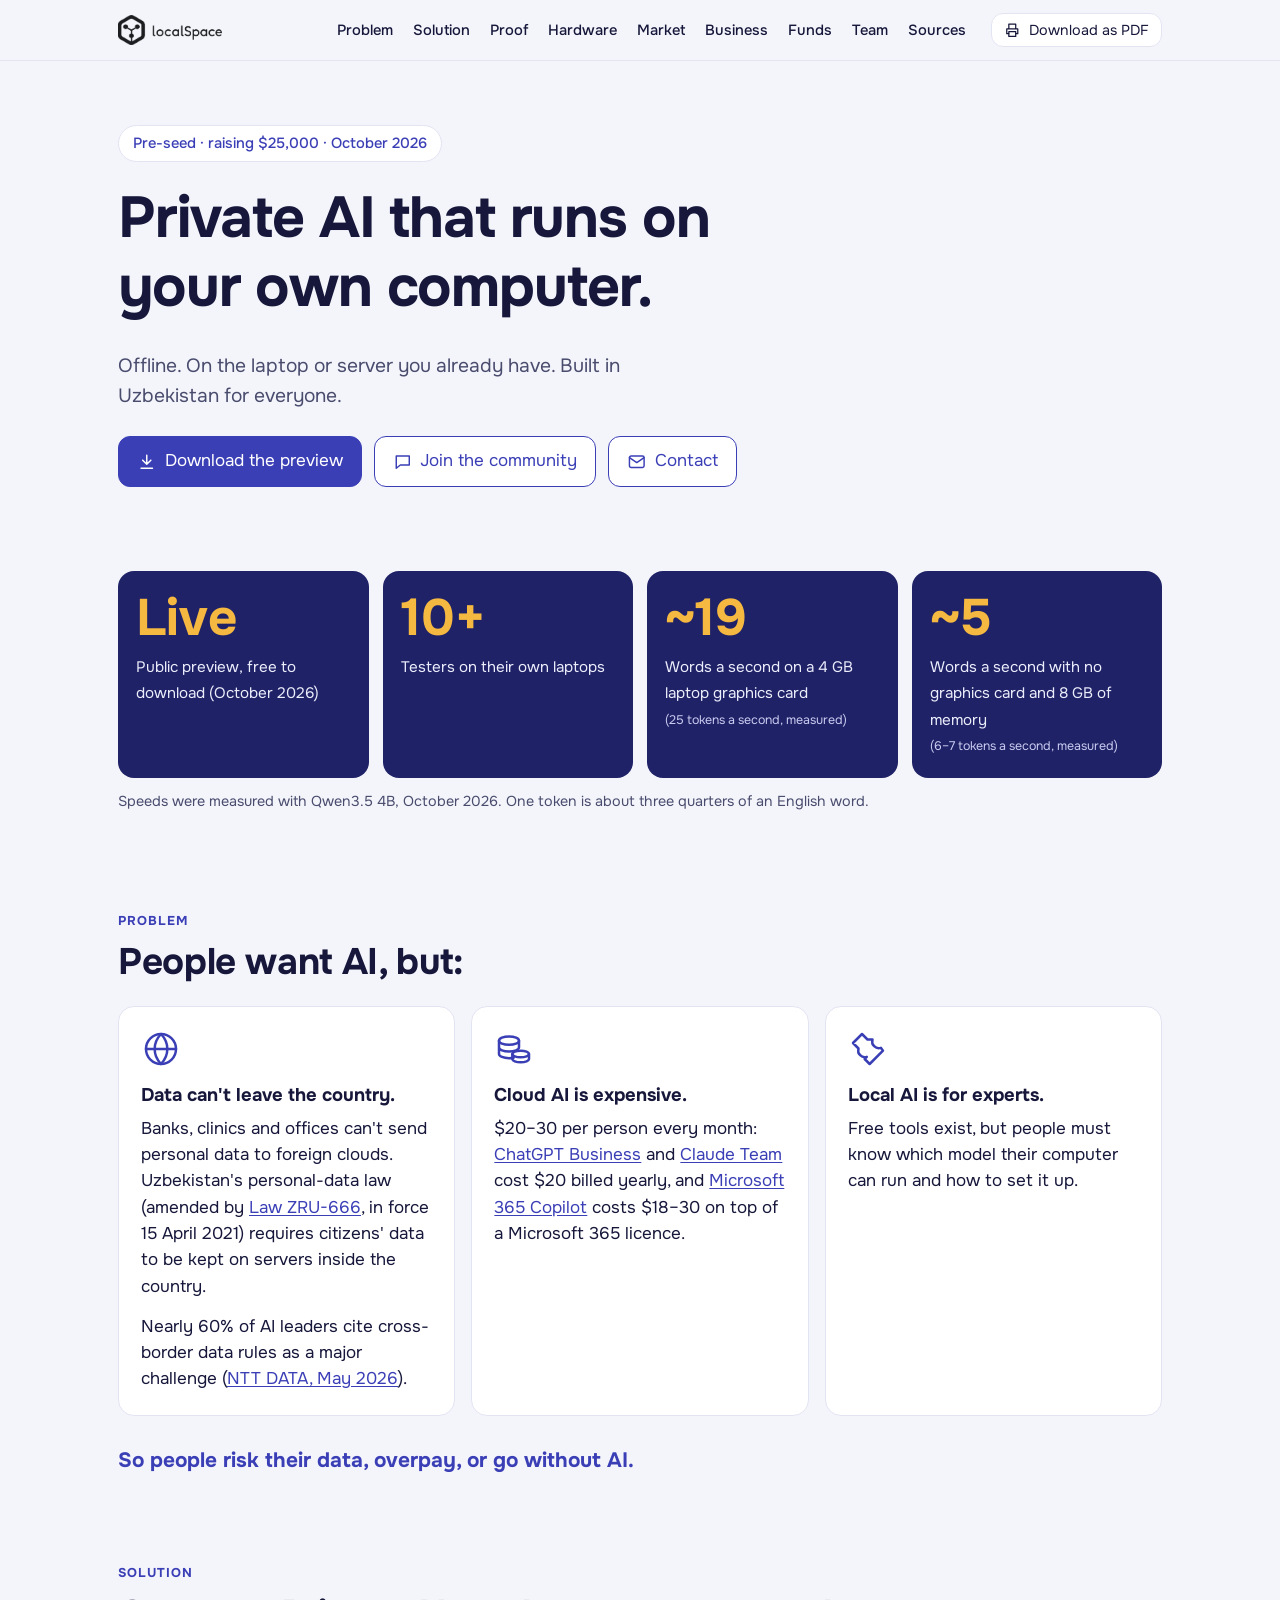
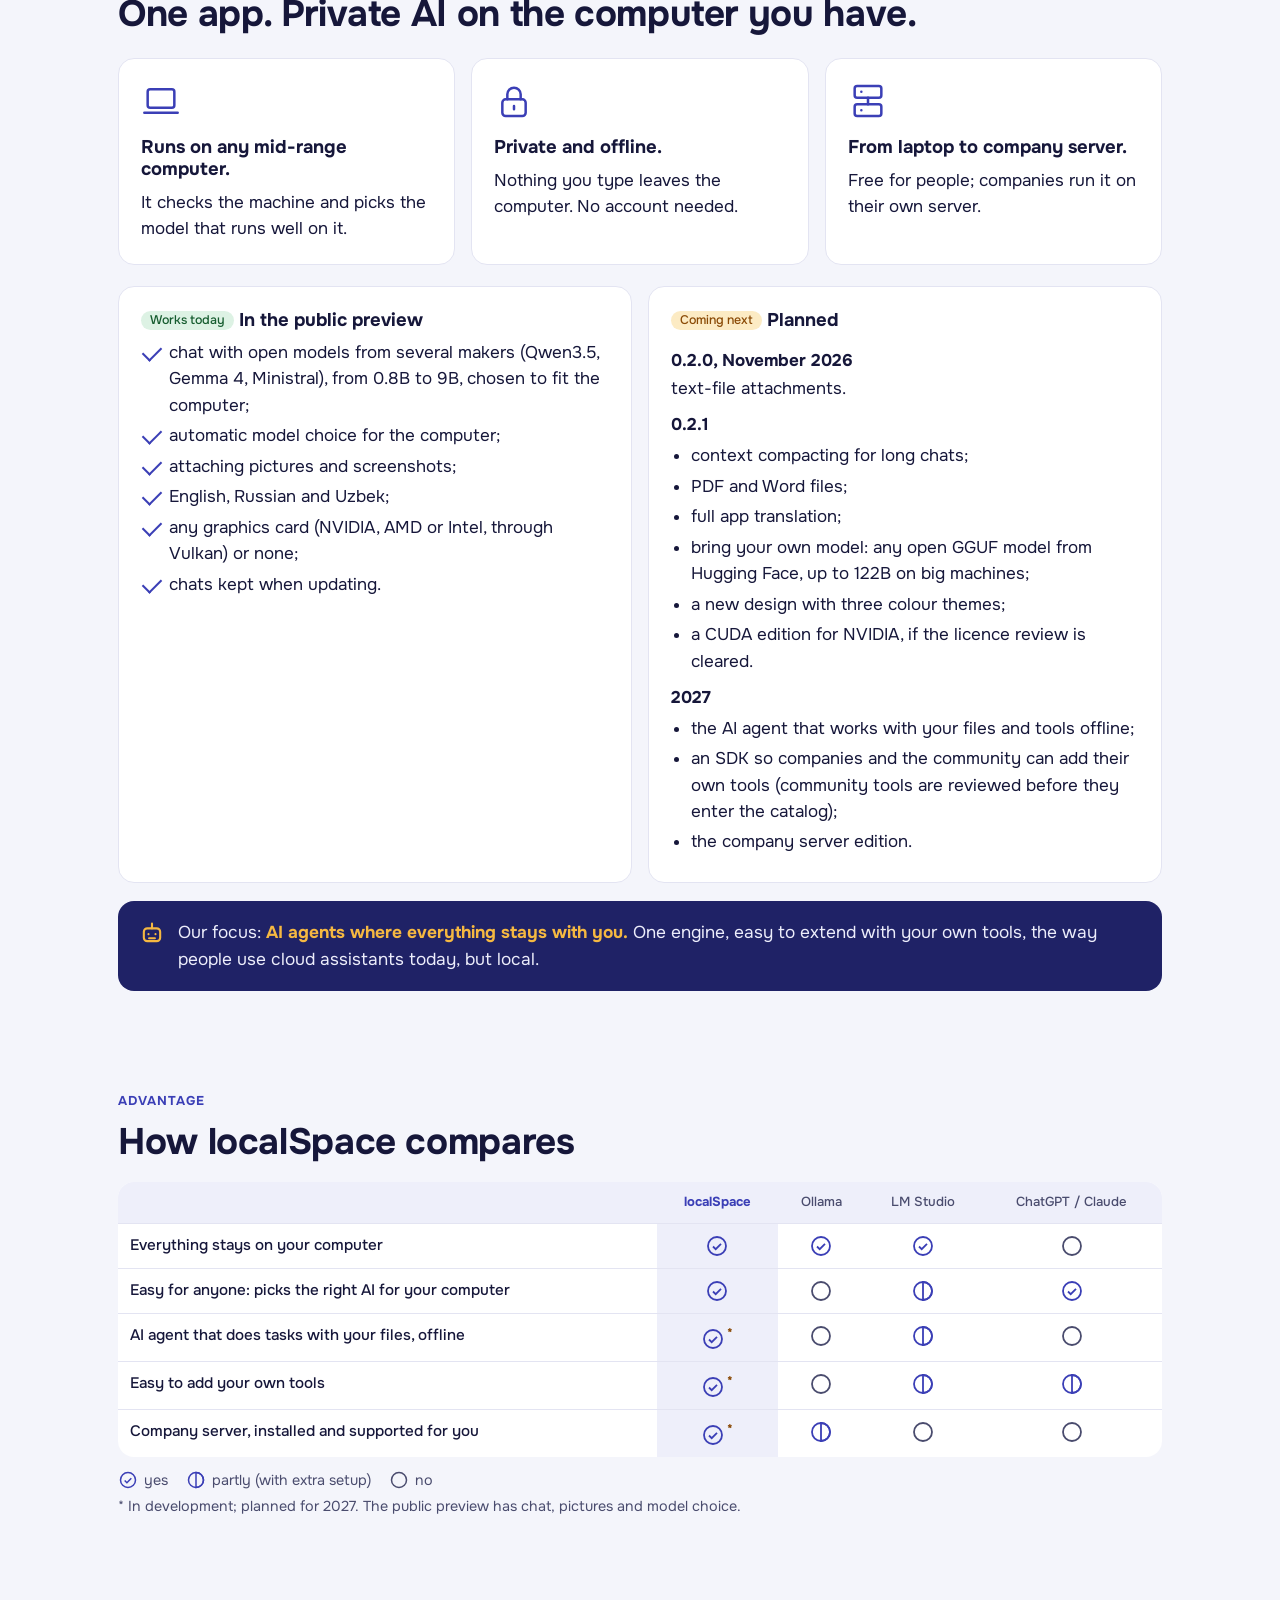
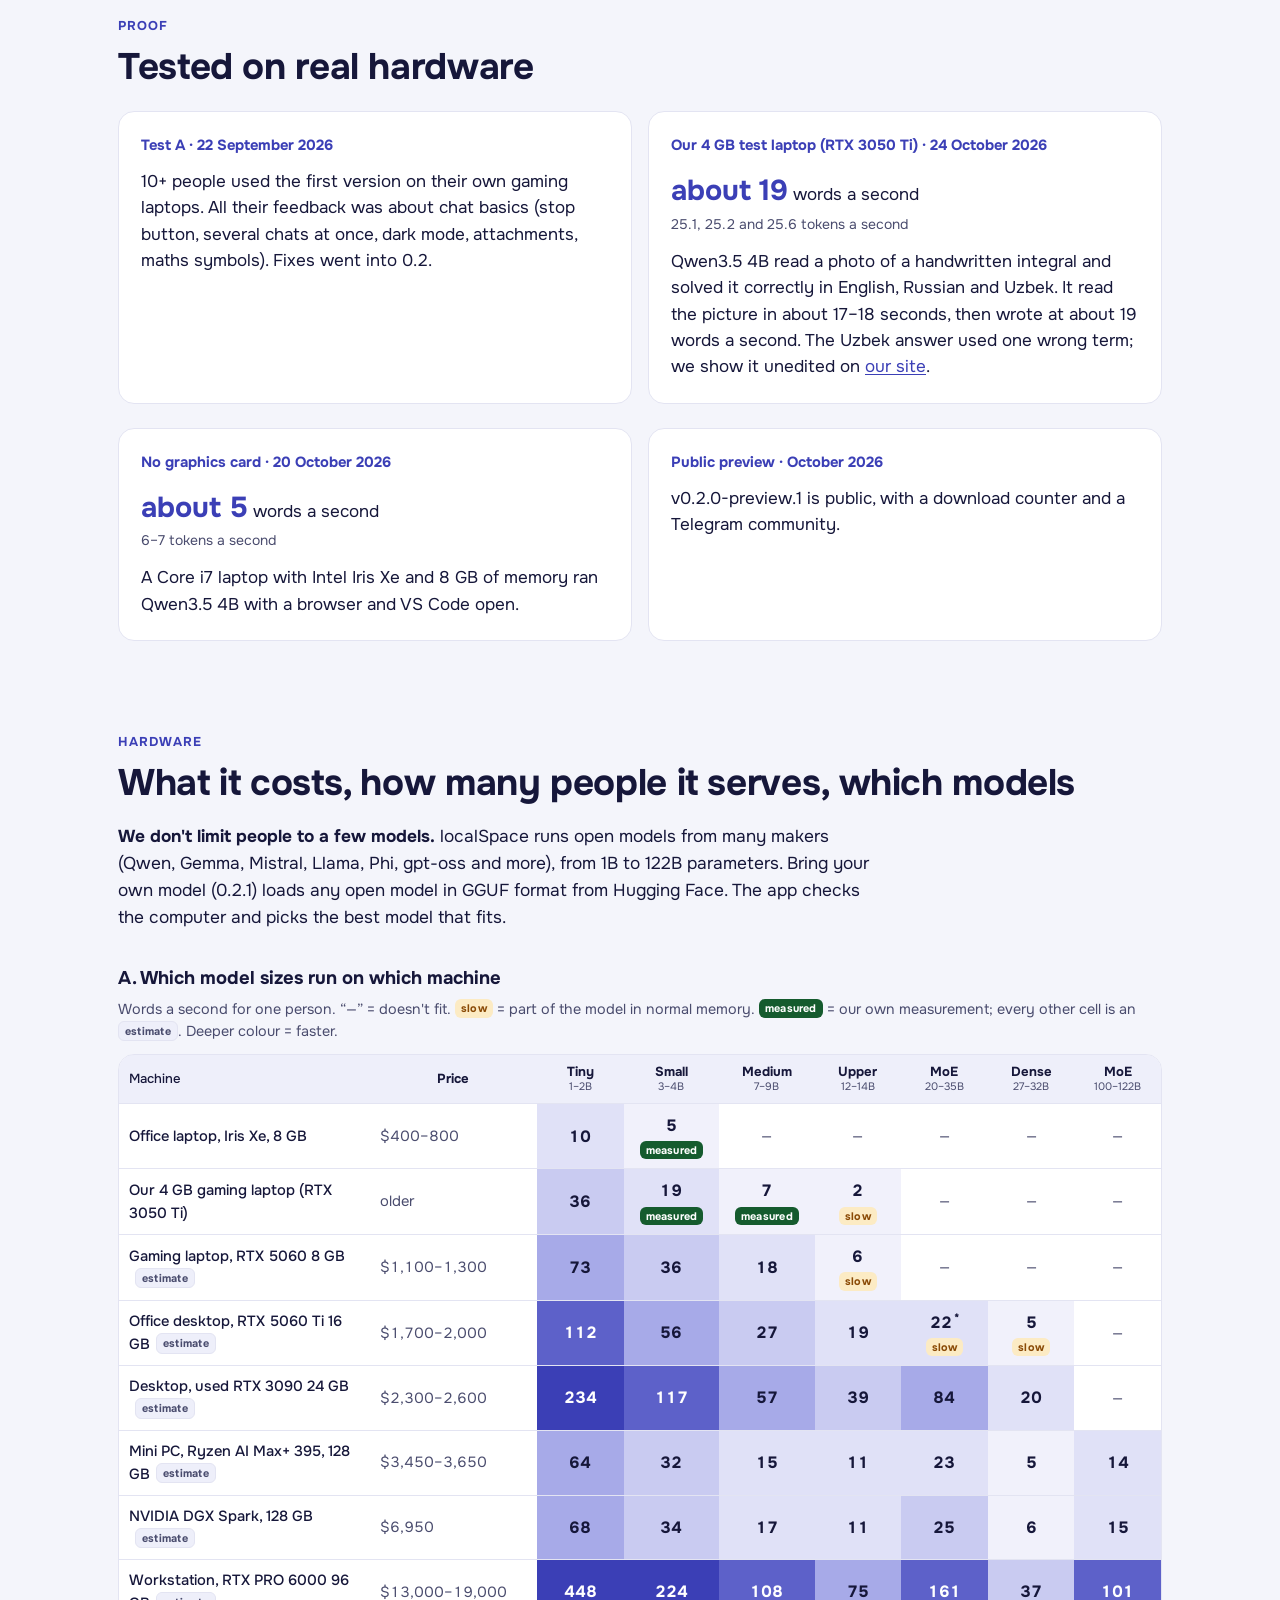
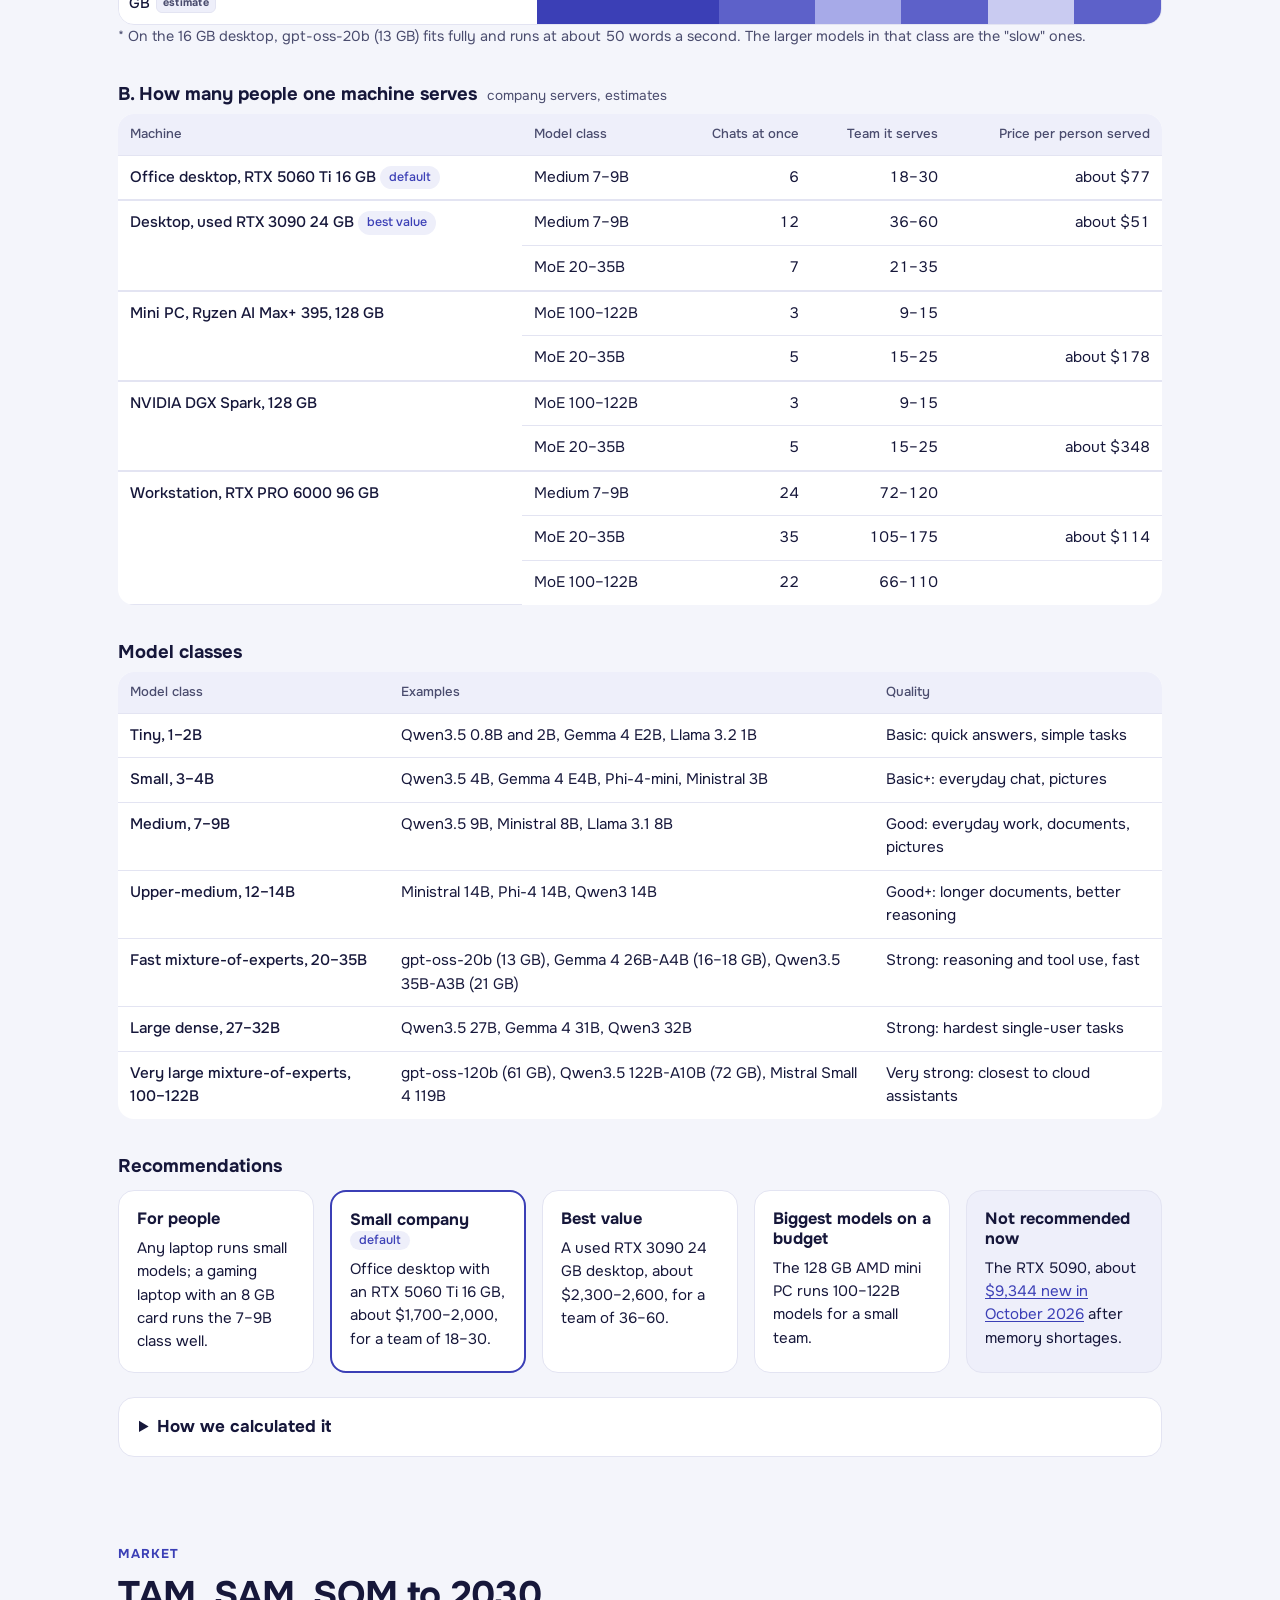
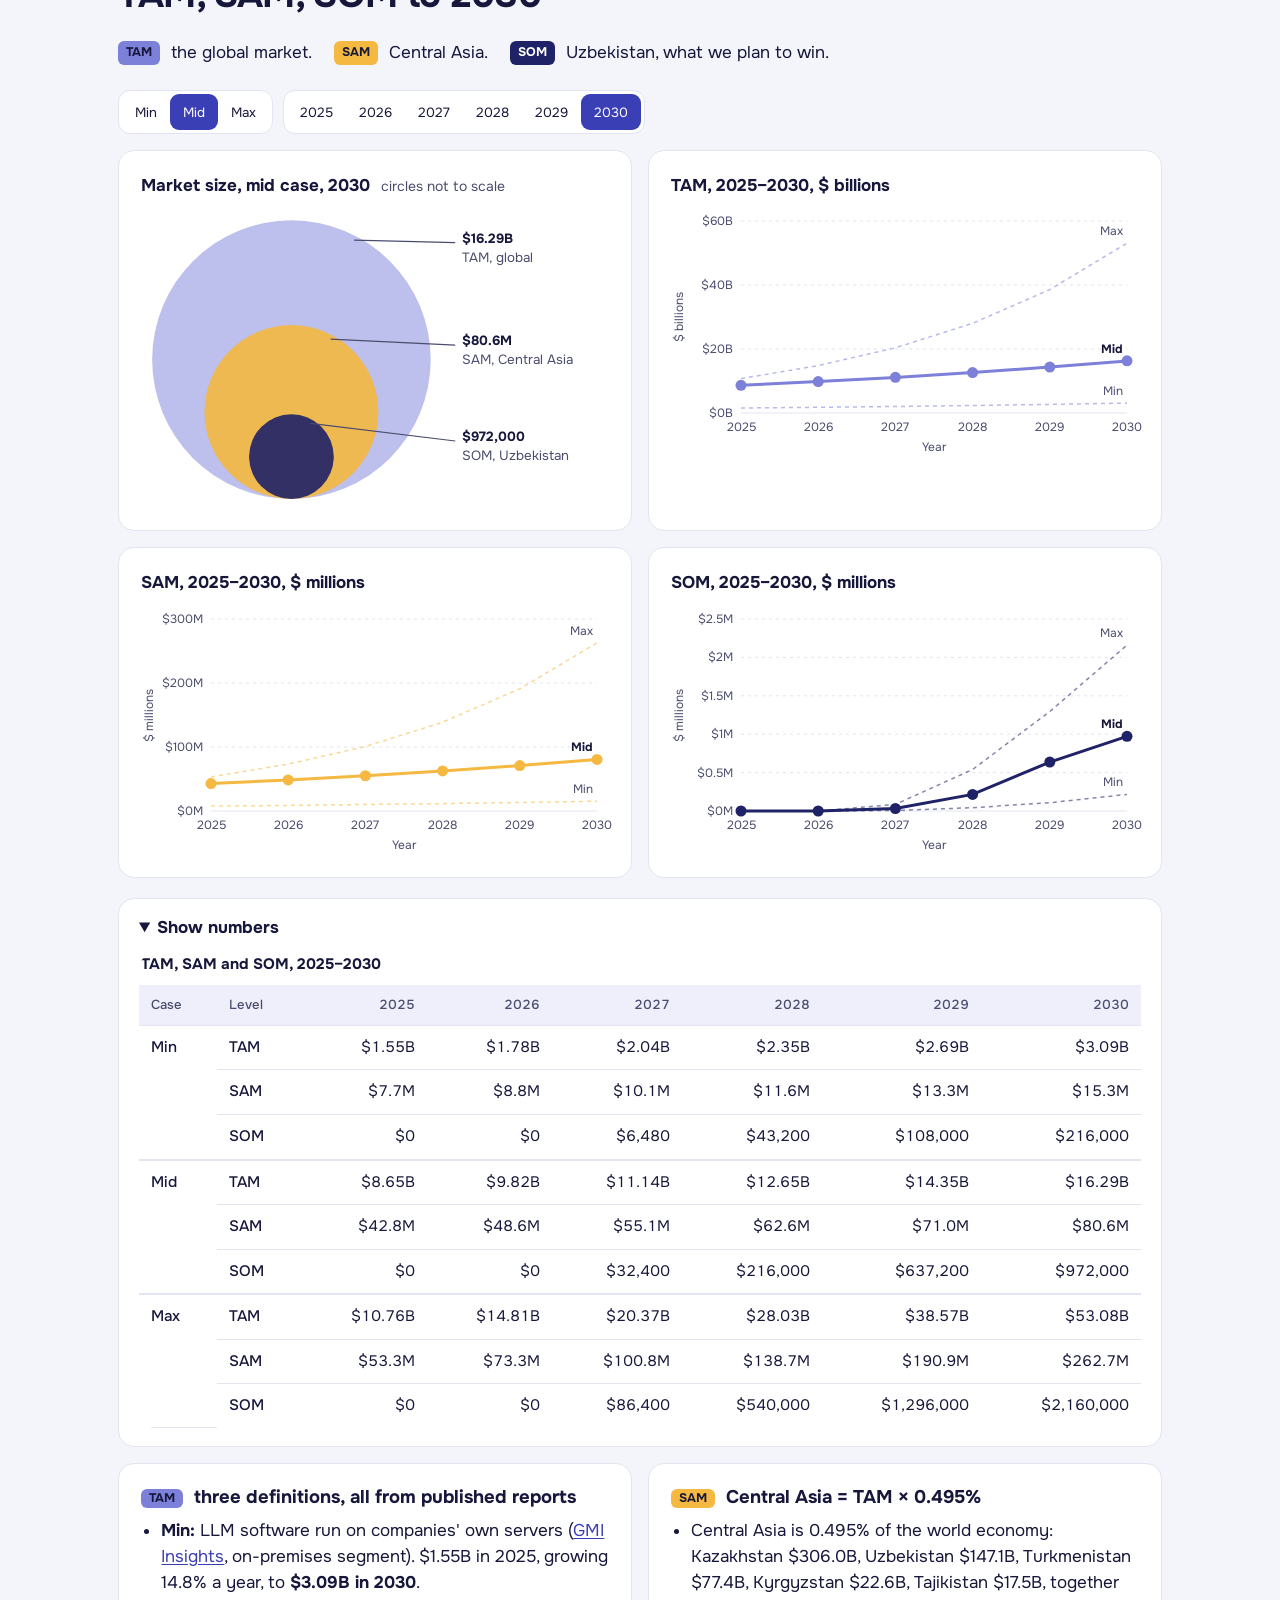
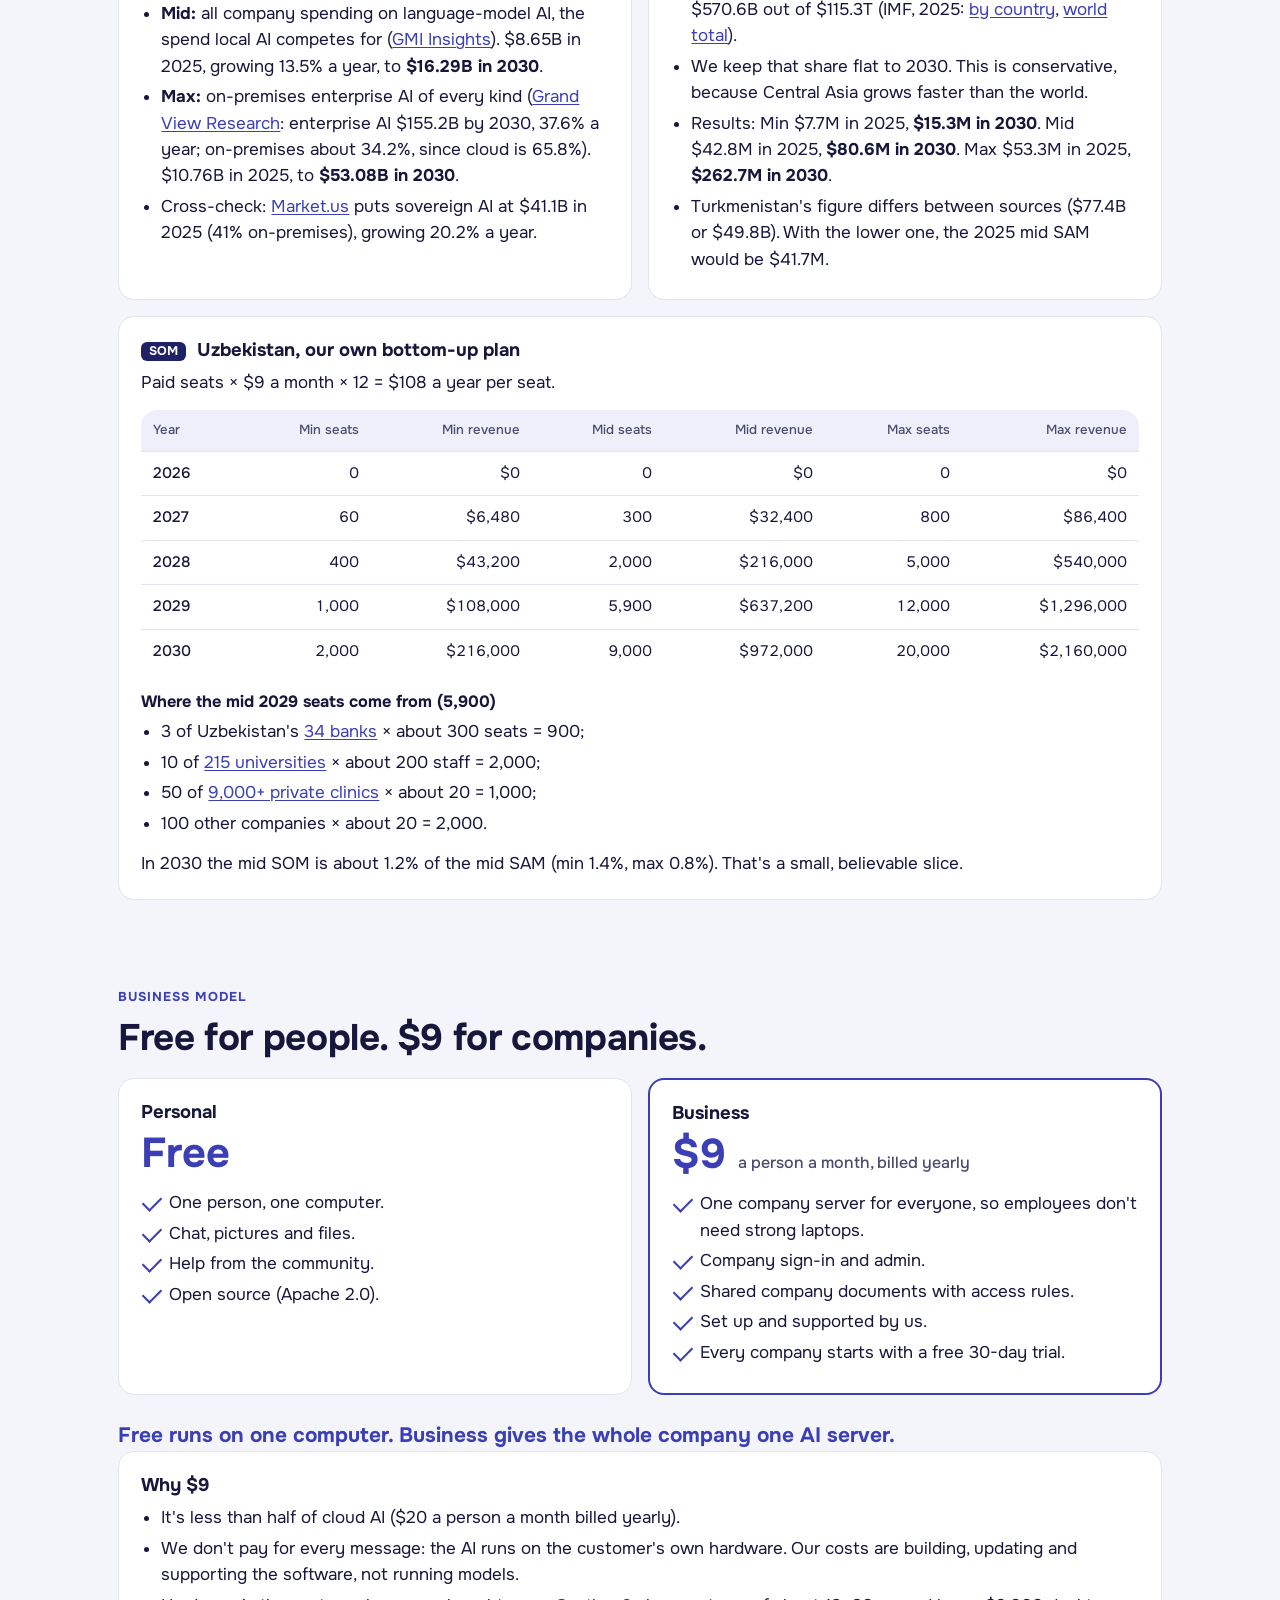
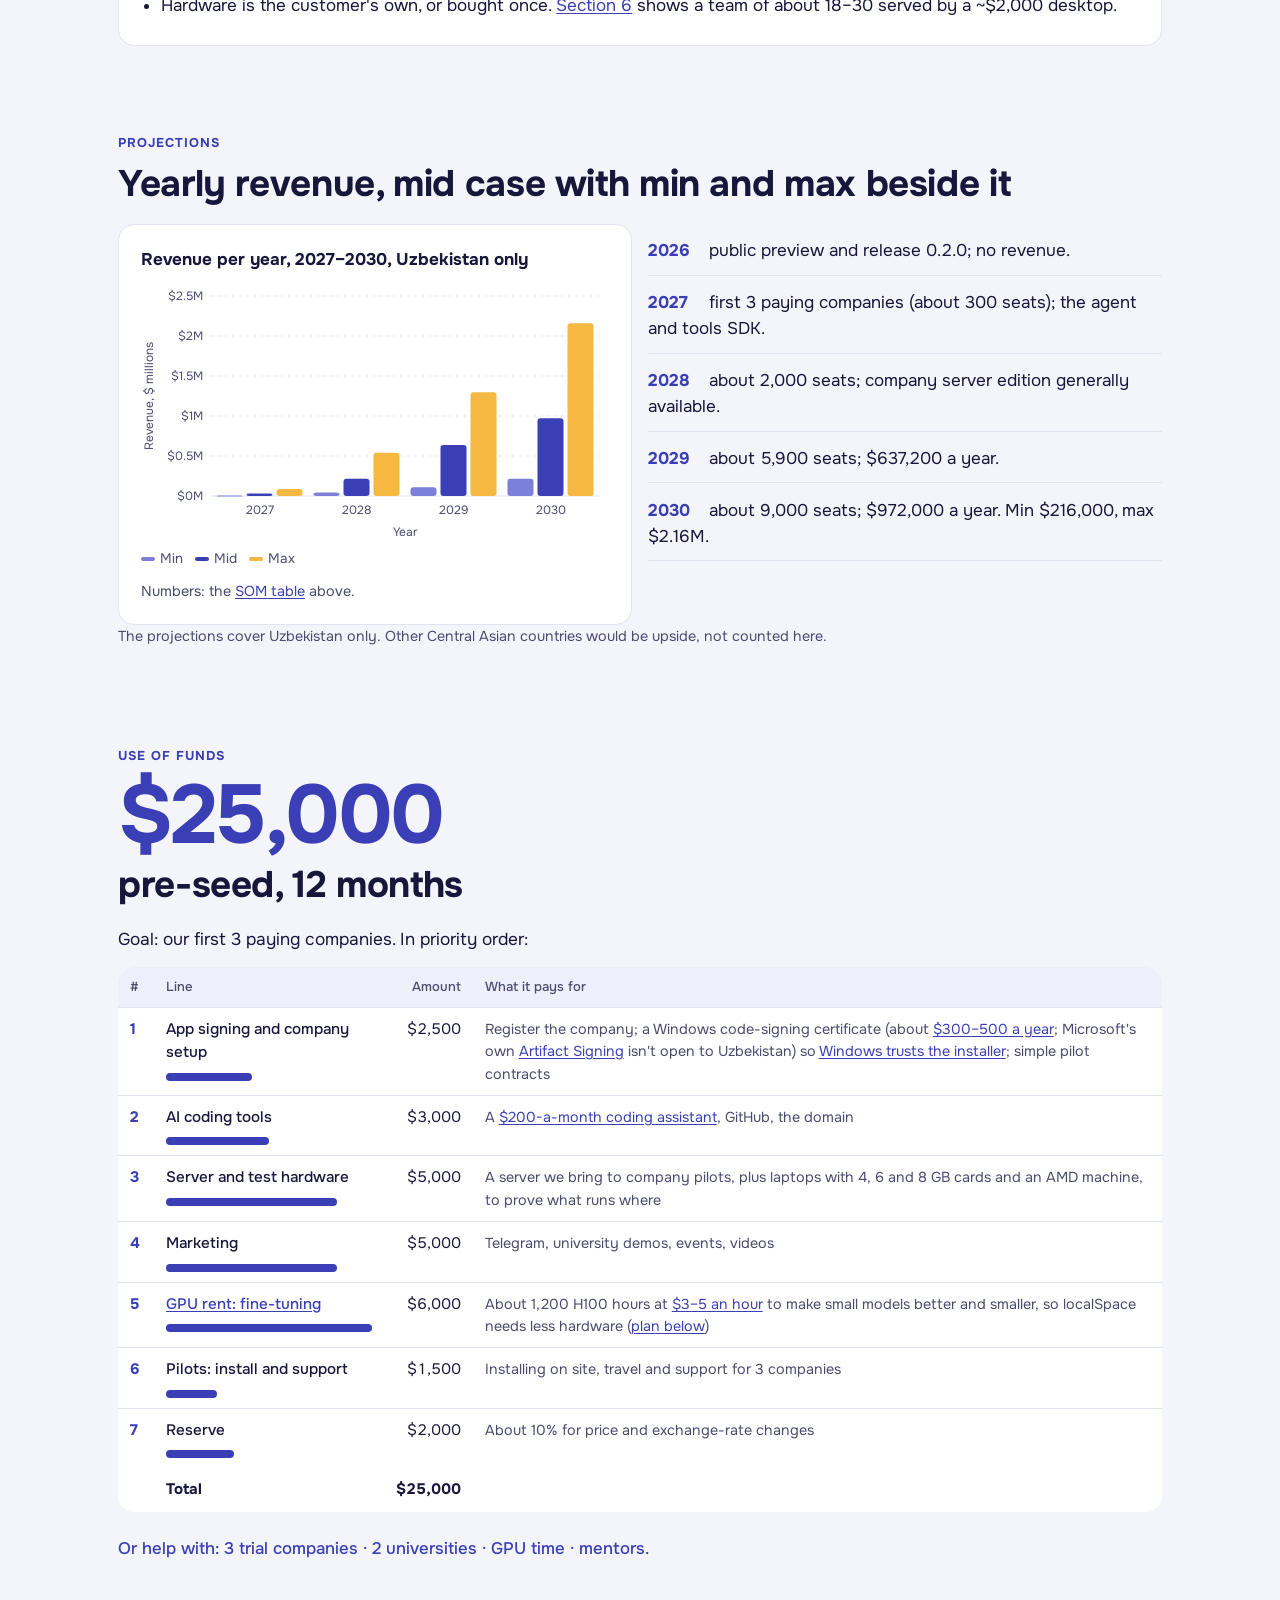
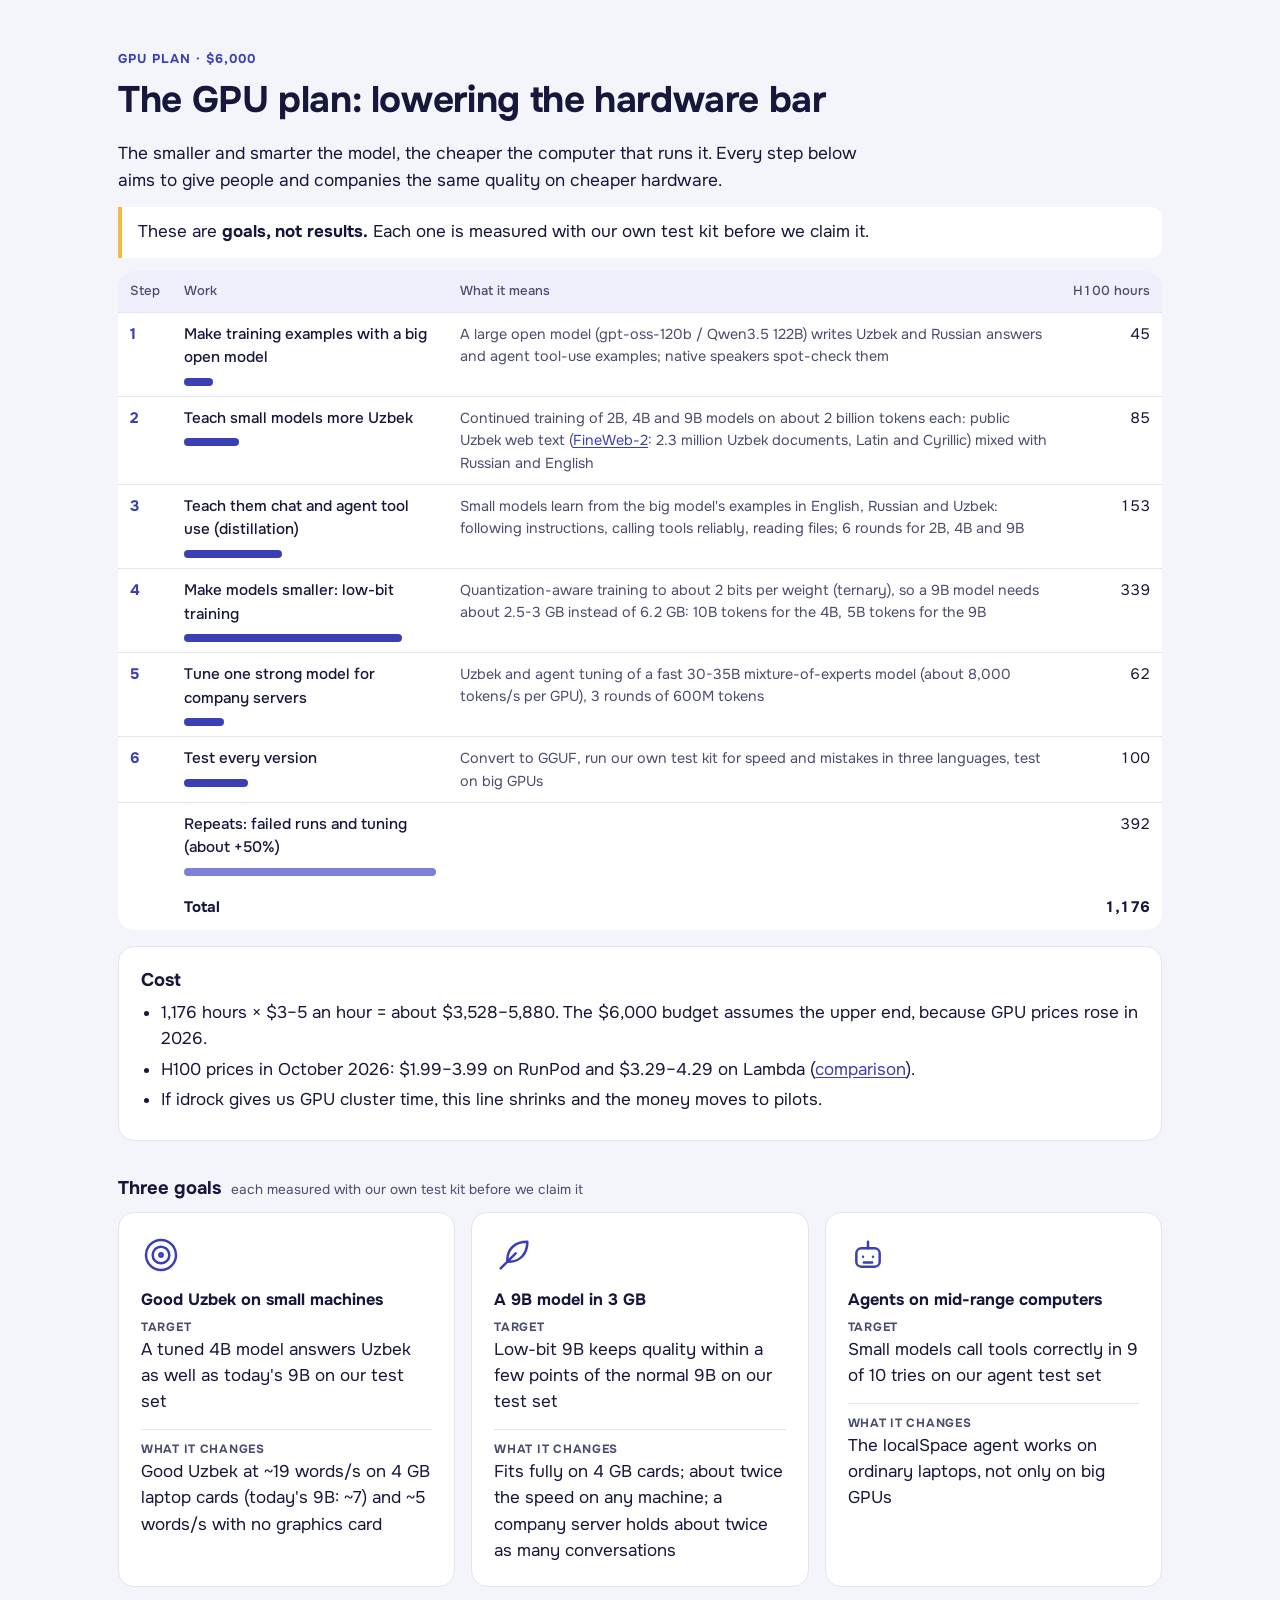
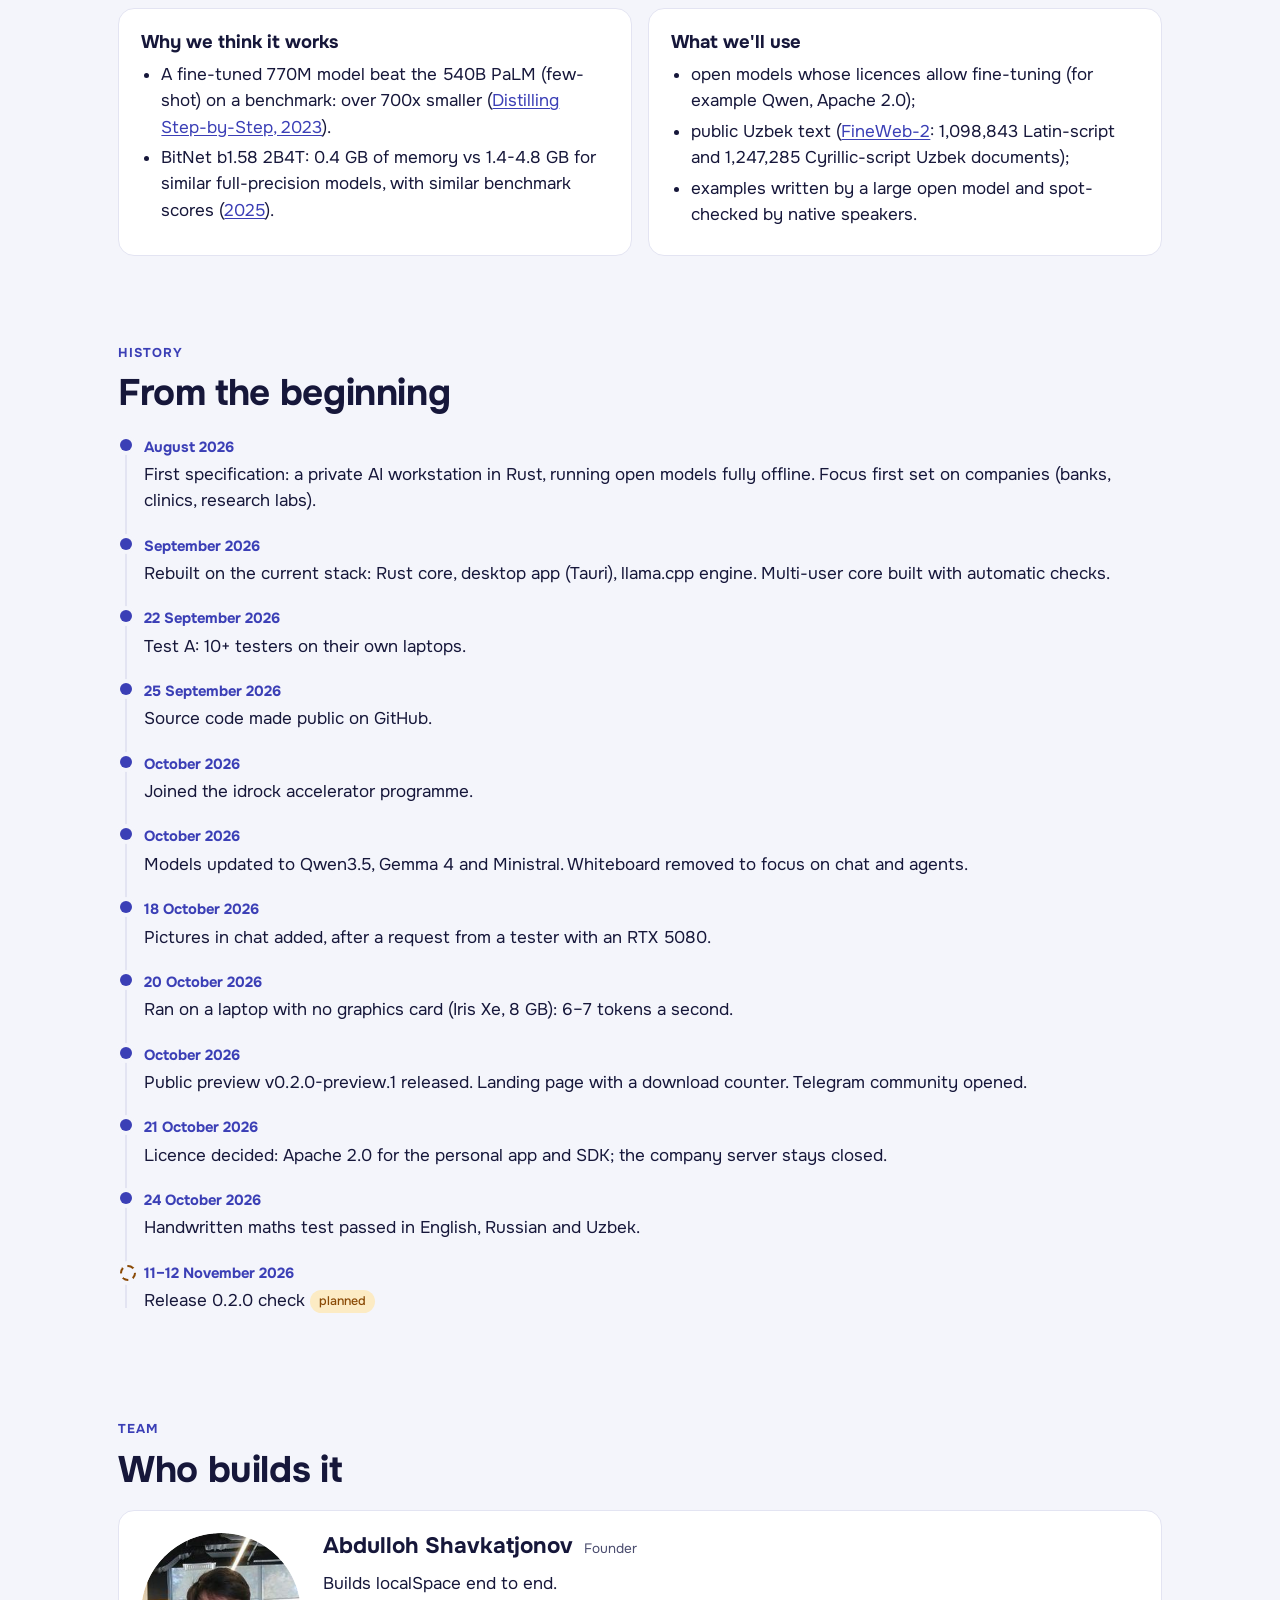
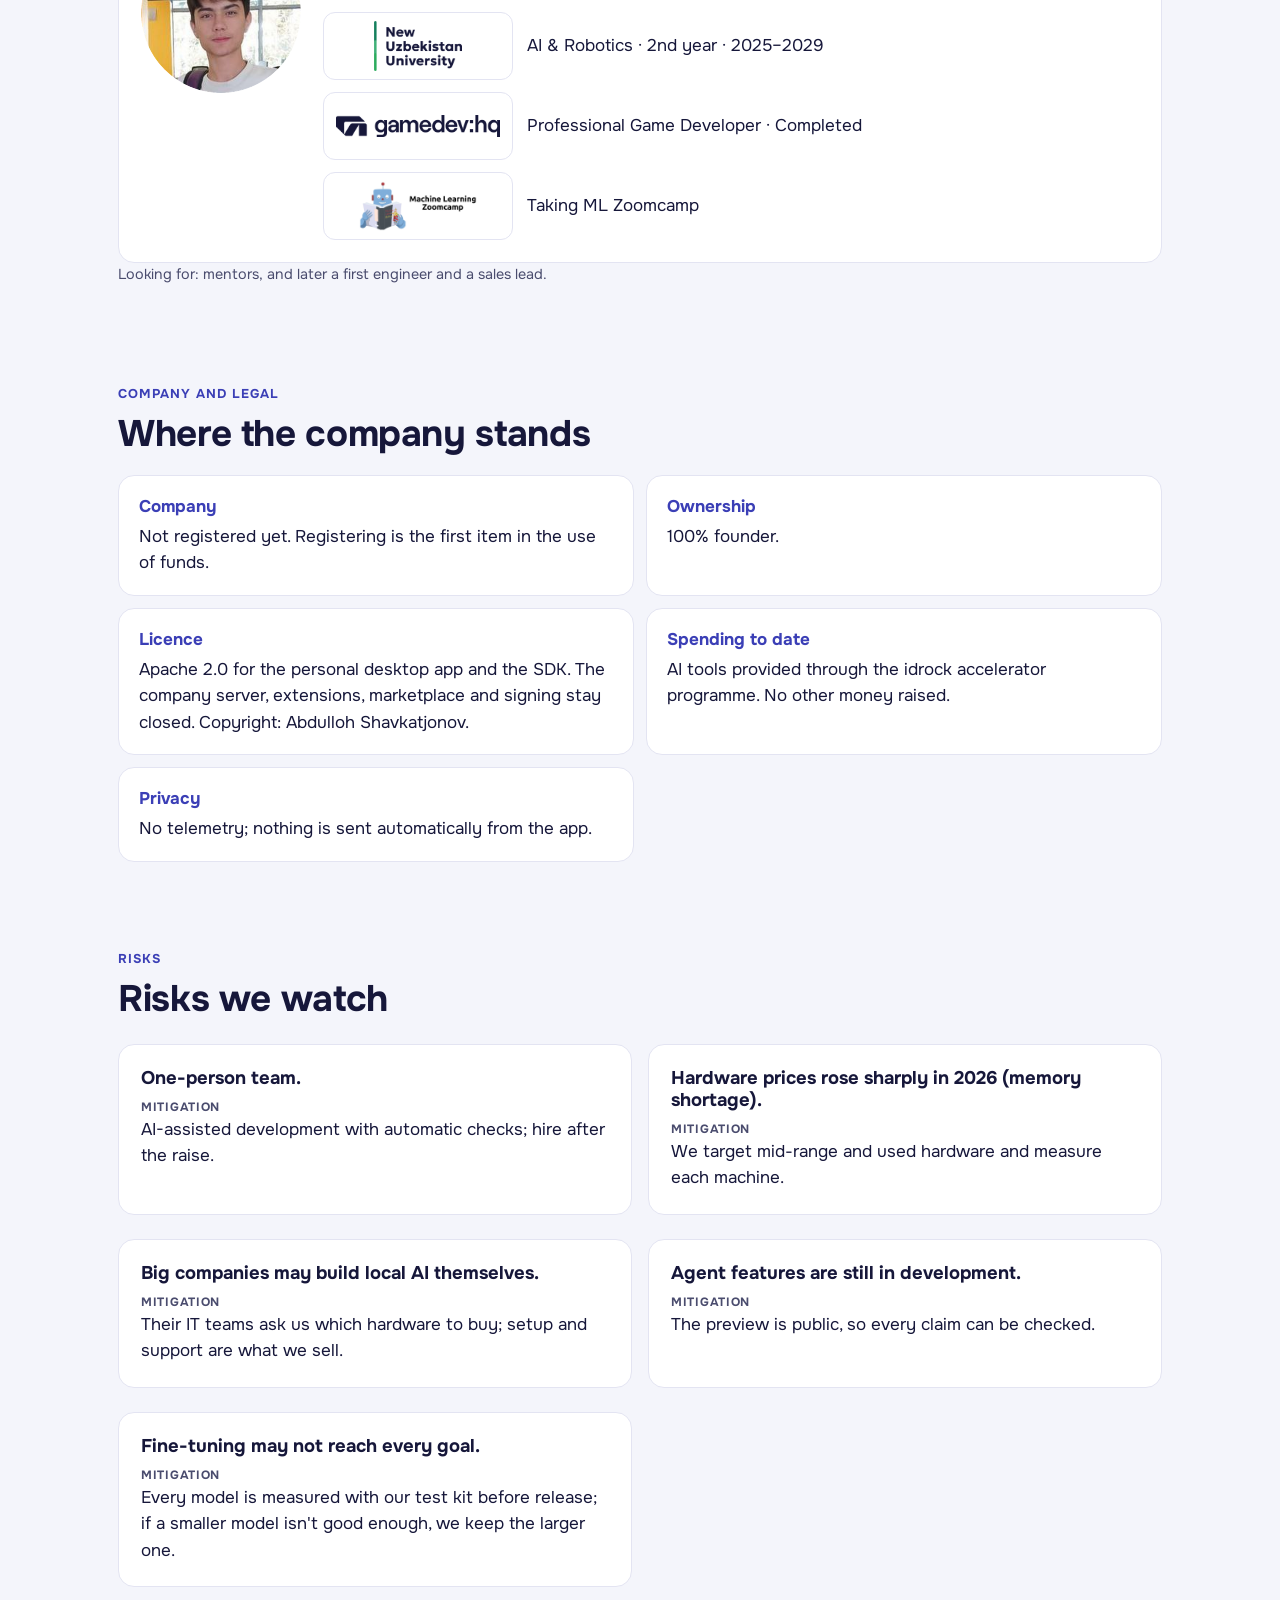
==== index.html @ 529e910f "feat: the investor page, built from the content and data files One static page (index.html, styles.c" ====
<!doctype html>
<html lang="en" class="no-js">
<head>
<meta charset="utf-8">
<meta name="viewport" content="width=device-width, initial-scale=1">
<title>localSpace: investor data room</title>
<meta name="description" content="localSpace: private AI that runs on your own computer. Pre-seed, raising $25,000, October 2026.">
<meta name="color-scheme" content="light dark">
<link rel="icon" href="assets/img/logo.png">
<link rel="preload" href="assets/fonts/onest-latin-400-normal.woff2" as="font" type="font/woff2" crossorigin>
<link rel="stylesheet" href="styles.css">
<script>document.documentElement.className = 'js';</script>
</head>
<body>
<svg class="sprite" aria-hidden="true" xmlns="http://www.w3.org/2000/svg">
  <symbol id="i-globe" viewBox="0 0 24 24"><circle cx="12" cy="12" r="9"/><path d="M3 12h18M12 3c2.5 2.6 3.8 5.6 3.8 9s-1.3 6.4-3.8 9c-2.5-2.6-3.8-5.6-3.8-9S9.5 5.6 12 3z"/></symbol>
  <symbol id="i-coins" viewBox="0 0 24 24"><ellipse cx="9" cy="7" rx="6" ry="2.5"/><path d="M3 7v4c0 1.4 2.7 2.5 6 2.5s6-1.1 6-2.5V7M3 11v4c0 1.4 2.7 2.5 6 2.5 1 0 2-.1 2.8-.3"/><ellipse cx="16" cy="15" rx="5" ry="2"/><path d="M11 15v3c0 1.1 2.2 2 5 2s5-.9 5-2v-3"/></symbol>
  <symbol id="i-tool" viewBox="0 0 24 24"><path d="M14.7 6.3a4 4 0 0 0 5 5L21 13l-8 8-3-3 1.3-1.3a4 4 0 0 1-5-5L3 8.4 8.4 3l3.3 3.3z"/></symbol>
  <symbol id="i-laptop" viewBox="0 0 24 24"><rect x="4" y="5" width="16" height="11" rx="1.5"/><path d="M2 19h20"/></symbol>
  <symbol id="i-lock" viewBox="0 0 24 24"><rect x="5" y="11" width="14" height="10" rx="2"/><path d="M8 11V8a4 4 0 0 1 8 0v3M12 15v2"/></symbol>
  <symbol id="i-server" viewBox="0 0 24 24"><rect x="4" y="3" width="16" height="7" rx="1.5"/><rect x="4" y="14" width="16" height="7" rx="1.5"/><path d="M8 6.5h.01M8 17.5h.01M12 10v4"/></symbol>
  <symbol id="i-down" viewBox="0 0 24 24"><path d="M12 4v11M7 10l5 5 5-5M5 20h14"/></symbol>
  <symbol id="i-chat" viewBox="0 0 24 24"><path d="M4 5h16v11H9l-5 4z"/></symbol>
  <symbol id="i-mail" viewBox="0 0 24 24"><rect x="3" y="5" width="18" height="14" rx="2"/><path d="M3 7l9 6 9-6"/></symbol>
  <symbol id="i-print" viewBox="0 0 24 24"><path d="M7 9V3h10v6M7 17H4v-7h16v7h-3"/><rect x="7" y="14" width="10" height="7"/></symbol>
  <symbol id="i-menu" viewBox="0 0 24 24"><path d="M4 7h16M4 12h16M4 17h16"/></symbol>
  <symbol id="i-yes" viewBox="0 0 24 24"><circle cx="12" cy="12" r="9" class="fill"/><path d="M8 12.5l2.7 2.7L16 9.8" class="on-fill"/></symbol>
  <symbol id="i-part" viewBox="0 0 24 24"><circle cx="12" cy="12" r="9"/><path d="M12 3a9 9 0 0 1 0 18z" class="fill"/></symbol>
  <symbol id="i-no" viewBox="0 0 24 24"><circle cx="12" cy="12" r="9"/></symbol>
  <symbol id="i-tick" viewBox="0 0 24 24"><path d="M5 12.5l4.5 4.5L19 7.5"/></symbol>
  <symbol id="i-target" viewBox="0 0 24 24"><circle cx="12" cy="12" r="9"/><circle cx="12" cy="12" r="5"/><circle cx="12" cy="12" r="1"/></symbol>
  <symbol id="i-feather" viewBox="0 0 24 24"><path d="M4 20l9-9M20 4c-7 0-12 4-12 11v1h1c7 0 11-5 11-12z"/></symbol>
  <symbol id="i-agent" viewBox="0 0 24 24"><rect x="5" y="8" width="14" height="11" rx="3"/><path d="M12 4v4M9 13h.01M15 13h.01M9.5 16.5h5"/></symbol>
</svg>

<a class="skip" href="#snapshot">Skip to content</a>

<header class="bar">
  <div class="wrap bar-in">
    <a class="brand" href="#top"><img src="assets/img/logo.png" alt="localSpace" width="110" height="32"></a>
    <nav class="nav" aria-label="Sections">
      <a href="#problem">Problem</a>
      <a href="#solution">Solution</a>
      <a href="#proof">Proof</a>
      <a href="#hardware">Hardware</a>
      <a href="#market">Market</a>
      <a href="#business">Business</a>
      <a href="#funds">Funds</a>
      <a href="#team">Team</a>
      <a href="#sources">Sources</a>
    </nav>
    <button class="btn ghost pdf js-only" type="button" data-print><svg class="ico"><use href="#i-print"/></svg>Download as PDF</button>
    <details class="menu">
      <summary aria-label="Menu"><svg class="ico"><use href="#i-menu"/></svg><span>Menu</span></summary>
      <nav aria-label="Sections, menu">
        <a href="#snapshot">Snapshot</a>
        <a href="#problem">Problem</a>
        <a href="#solution">Solution</a>
        <a href="#advantage">Advantage</a>
        <a href="#proof">Proof</a>
        <a href="#hardware">Hardware</a>
        <a href="#market">Market</a>
        <a href="#business">Business model</a>
        <a href="#projections">Projections</a>
        <a href="#funds">Use of funds</a>
        <a href="#gpu">GPU plan</a>
        <a href="#history">History</a>
        <a href="#team">Team</a>
        <a href="#company">Company</a>
        <a href="#risks">Risks</a>
        <a href="#sources">Sources</a>
        <a href="#contact">Contact</a>
        <button class="btn ghost js-only" type="button" data-print><svg class="ico"><use href="#i-print"/></svg>Download as PDF</button>
      </nav>
    </details>
  </div>
</header>

<main>

<!-- 0. Hero -->
<section id="top" class="hero">
  <div class="wrap">
    <img class="print-logo" src="assets/img/logo.png" alt="localSpace" width="165" height="48">
    <p class="chip stage">Pre-seed · raising $25,000 · October 2026</p>
    <h1><span class="sr">localSpace: </span>Private AI that runs on your own computer.</h1>
    <p class="lead">Offline. On the laptop or server you already have. Built in Uzbekistan for everyone.</p>
    <div class="actions">
      <a class="btn primary" href="https://linusip.github.io/localLabs/" target="_blank" rel="noopener"><svg class="ico"><use href="#i-down"/></svg>Download the preview</a>
      <a class="btn" href="https://t.me/localSpace_discussion" target="_blank" rel="noopener"><svg class="ico"><use href="#i-chat"/></svg>Join the community</a>
      <a class="btn" href="mailto:locallabs.io@gmail.com"><svg class="ico"><use href="#i-mail"/></svg>Contact</a>
    </div>
  </div>
</section>

<!-- 1. Snapshot -->
<section id="snapshot" class="sec">
  <div class="wrap">
    <h2 class="sr">Snapshot</h2>
    <ul class="stats">
      <li class="stat"><b>Live</b><span>Public preview, free to download (October 2026)</span></li>
      <li class="stat"><b>10+</b><span>Testers on their own laptops</span></li>
      <li class="stat"><b>~19</b><span>Words a second on a 4 GB laptop graphics card <small>(25 tokens a second, measured)</small></span></li>
      <li class="stat"><b>~5</b><span>Words a second with no graphics card and 8 GB of memory <small>(6–7 tokens a second, measured)</small></span></li>
    </ul>
    <p class="note">Speeds were measured with Qwen3.5 4B, October 2026. One token is about three quarters of an English word.</p>
  </div>
</section>

<!-- 2. Problem -->
<section id="problem" class="sec">
  <div class="wrap">
    <p class="kicker">Problem</p>
    <h2>People want AI, but:</h2>
    <ol class="cards three plain">
      <li class="card">
        <svg class="ico big"><use href="#i-globe"/></svg>
        <h3>Data can't leave the country.</h3>
        <p>Banks, clinics and offices can't send personal data to foreign clouds. Uzbekistan's personal-data law (amended by <a href="https://mondaq.com/data-protection/1197754/the-law-on-personal-data-has-been-amended" target="_blank" rel="noopener">Law ZRU-666</a>, in force 15 April 2021) requires citizens' data to be kept on servers inside the country.</p>
        <p>Nearly 60% of AI leaders cite cross-border data rules as a major challenge (<a href="https://www.nttdata.com/en-us/news/2026/enterprise-ai-hits-the-wall-ntt-data-research-reveals-growing-privacy-and-sovereignty-barriers" target="_blank" rel="noopener">NTT DATA, May 2026</a>).</p>
      </li>
      <li class="card">
        <svg class="ico big"><use href="#i-coins"/></svg>
        <h3>Cloud AI is expensive.</h3>
        <p>$20–30 per person every month: <a href="https://elephas.app/resources/chatgpt-business-pricing" target="_blank" rel="noopener">ChatGPT Business</a> and <a href="https://krater.ai/blog/claude-team-plan-pricing" target="_blank" rel="noopener">Claude Team</a> cost $20 billed yearly, and <a href="https://eesel.ai/blog/copilot-pricing" target="_blank" rel="noopener">Microsoft 365 Copilot</a> costs $18–30 on top of a Microsoft 365 licence.</p>
      </li>
      <li class="card">
        <svg class="ico big"><use href="#i-tool"/></svg>
        <h3>Local AI is for experts.</h3>
        <p>Free tools exist, but people must know which model their computer can run and how to set it up.</p>
      </li>
    </ol>
    <p class="result">So people risk their data, overpay, or go without AI.</p>
  </div>
</section>

<!-- 3. Solution -->
<section id="solution" class="sec">
  <div class="wrap">
    <p class="kicker">Solution</p>
    <h2>One app. Private AI on the computer you have.</h2>
    <ul class="cards three plain">
      <li class="card">
        <svg class="ico big"><use href="#i-laptop"/></svg>
        <h3>Runs on any mid-range computer.</h3>
        <p>It checks the machine and picks the model that runs well on it.</p>
      </li>
      <li class="card">
        <svg class="ico big"><use href="#i-lock"/></svg>
        <h3>Private and offline.</h3>
        <p>Nothing you type leaves the computer. No account needed.</p>
      </li>
      <li class="card">
        <svg class="ico big"><use href="#i-server"/></svg>
        <h3>From laptop to company server.</h3>
        <p>Free for people; companies run it on their own server.</p>
      </li>
    </ul>
    <div class="two">
      <div class="card">
        <h3><span class="chip ok">Works today</span> In the public preview</h3>
        <ul class="ticks">
          <li>chat with open models from several makers (Qwen3.5, Gemma 4, Ministral), from 0.8B to 9B, chosen to fit the computer;</li>
          <li>automatic model choice for the computer;</li>
          <li>attaching pictures and screenshots;</li>
          <li>English, Russian and Uzbek;</li>
          <li>any graphics card (NVIDIA, AMD or Intel, through Vulkan) or none;</li>
          <li>chats kept when updating.</li>
        </ul>
      </div>
      <div class="card">
        <h3><span class="chip next">Coming next</span> Planned</h3>
        <dl class="plan">
          <dt>0.2.0, November 2026</dt>
          <dd>text-file attachments.</dd>
          <dt>0.2.1</dt>
          <dd><ul>
            <li>context compacting for long chats;</li>
            <li>PDF and Word files;</li>
            <li>full app translation;</li>
            <li>bring your own model: any open GGUF model from Hugging Face, up to 122B on big machines;</li>
            <li>a new design with three colour themes;</li>
            <li>a CUDA edition for NVIDIA, if the licence review is cleared.</li>
          </ul></dd>
          <dt>2027</dt>
          <dd><ul>
            <li>the AI agent that works with your files and tools offline;</li>
            <li>an SDK so companies and the community can add their own tools (community tools are reviewed before they enter the catalog);</li>
            <li>the company server edition.</li>
          </ul></dd>
        </dl>
      </div>
    </div>
    <p class="focus"><svg class="ico"><use href="#i-agent"/></svg><span>Our focus: <b>AI agents where everything stays with you.</b> One engine, easy to extend with your own tools, the way people use cloud assistants today, but local.</span></p>
  </div>
</section>

<!-- 4. Advantage -->
<section id="advantage" class="sec">
  <div class="wrap">
    <p class="kicker">Advantage</p>
    <h2>How localSpace compares</h2>
    <div class="scroll">
      <table class="data compare">
        <caption class="sr">localSpace compared with Ollama, LM Studio and ChatGPT / Claude</caption>
        <thead><tr><th scope="col"><span class="sr">Feature</span></th><th scope="col" class="us">localSpace</th><th scope="col">Ollama</th><th scope="col">LM Studio</th><th scope="col">ChatGPT / Claude</th></tr></thead>
        <tbody>
          <tr><th scope="row">Everything stays on your computer</th><td class="us"><svg class="mark yes"><use href="#i-yes"/></svg><span class="sr">yes</span></td><td><svg class="mark yes"><use href="#i-yes"/></svg><span class="sr">yes</span></td><td><svg class="mark yes"><use href="#i-yes"/></svg><span class="sr">yes</span></td><td><svg class="mark no"><use href="#i-no"/></svg><span class="sr">no</span></td></tr>
          <tr><th scope="row">Easy for anyone: picks the right AI for your computer</th><td class="us"><svg class="mark yes"><use href="#i-yes"/></svg><span class="sr">yes</span></td><td><svg class="mark no"><use href="#i-no"/></svg><span class="sr">no</span></td><td><svg class="mark part"><use href="#i-part"/></svg><span class="sr">partly</span></td><td><svg class="mark yes"><use href="#i-yes"/></svg><span class="sr">yes</span></td></tr>
          <tr><th scope="row">AI agent that does tasks with your files, offline</th><td class="us"><svg class="mark yes"><use href="#i-yes"/></svg><span class="sr">yes, in development</span><a class="star" href="#adv-note" aria-hidden="true" tabindex="-1">*</a></td><td><svg class="mark no"><use href="#i-no"/></svg><span class="sr">no</span></td><td><svg class="mark part"><use href="#i-part"/></svg><span class="sr">partly</span></td><td><svg class="mark no"><use href="#i-no"/></svg><span class="sr">no</span></td></tr>
          <tr><th scope="row">Easy to add your own tools</th><td class="us"><svg class="mark yes"><use href="#i-yes"/></svg><span class="sr">yes, in development</span><a class="star" href="#adv-note" aria-hidden="true" tabindex="-1">*</a></td><td><svg class="mark no"><use href="#i-no"/></svg><span class="sr">no</span></td><td><svg class="mark part"><use href="#i-part"/></svg><span class="sr">partly</span></td><td><svg class="mark part"><use href="#i-part"/></svg><span class="sr">partly</span></td></tr>
          <tr><th scope="row">Company server, installed and supported for you</th><td class="us"><svg class="mark yes"><use href="#i-yes"/></svg><span class="sr">yes, in development</span><a class="star" href="#adv-note" aria-hidden="true" tabindex="-1">*</a></td><td><svg class="mark part"><use href="#i-part"/></svg><span class="sr">partly</span></td><td><svg class="mark no"><use href="#i-no"/></svg><span class="sr">no</span></td><td><svg class="mark no"><use href="#i-no"/></svg><span class="sr">no</span></td></tr>
        </tbody>
      </table>
    </div>
    <p class="legend"><span><svg class="mark yes"><use href="#i-yes"/></svg>yes</span><span><svg class="mark part"><use href="#i-part"/></svg>partly (with extra setup)</span><span><svg class="mark no"><use href="#i-no"/></svg>no</span></p>
    <p class="note" id="adv-note">* In development; planned for 2027. The public preview has chat, pictures and model choice.</p>
  </div>
</section>

<!-- 5. Proof -->
<section id="proof" class="sec">
  <div class="wrap">
    <p class="kicker">Proof</p>
    <h2>Tested on real hardware</h2>
    <ol class="cards two-up plain proof">
      <li class="card">
        <p class="when">Test A · 22 September 2026</p>
        <p>10+ people used the first version on their own gaming laptops. All their feedback was about chat basics (stop button, several chats at once, dark mode, attachments, maths symbols). Fixes went into 0.2.</p>
      </li>
      <li class="card">
        <p class="when">Our 4 GB test laptop (RTX 3050 Ti) · 24 October 2026</p>
        <p class="speed"><b>about 19</b> words a second <small>25.1, 25.2 and 25.6 tokens a second</small></p>
        <p>Qwen3.5 4B read a photo of a handwritten integral and solved it correctly in English, Russian and Uzbek. It read the picture in about 17–18 seconds, then wrote at about 19 words a second. The Uzbek answer used one wrong term; we show it unedited on <a href="https://linusip.github.io/localLabs/" target="_blank" rel="noopener">our site</a>.</p>
      </li>
      <li class="card">
        <p class="when">No graphics card · 20 October 2026</p>
        <p class="speed"><b>about 5</b> words a second <small>6–7 tokens a second</small></p>
        <p>A Core i7 laptop with Intel Iris Xe and 8 GB of memory ran Qwen3.5 4B with a browser and VS Code open.</p>
      </li>
      <li class="card">
        <p class="when">Public preview · October 2026</p>
        <p>v0.2.0-preview.1 is public, with a download counter and a Telegram community.</p>
      </li>
    </ol>
  </div>
</section>

<!-- 6. Hardware -->
<section id="hardware" class="sec">
  <div class="wrap">
    <p class="kicker">Hardware</p>
    <h2>What it costs, how many people it serves, which models</h2>
    <p class="lead"><b>We don't limit people to a few models.</b> localSpace runs open models from many makers (Qwen, Gemma, Mistral, Llama, Phi, gpt-oss and more), from 1B to 122B parameters. Bring your own model (0.2.1) loads any open model in GGUF format from Hugging Face. The app checks the computer and picks the best model that fits.</p>

    <h3 class="sub">A. Which model sizes run on which machine</h3>
    <p class="note">Words a second for one person. “—” = doesn't fit. <span class="tag s">slow</span> = part of the model in normal memory. <span class="tag m">measured</span> = our own measurement; every other cell is an <span class="tag e">estimate</span>. Deeper colour = faster.</p>
    <div class="scroll grid-box" tabindex="0" role="region" aria-label="Speed grid, scrolls sideways">
<table class="grid" id="grid-a">
<caption class="sr">Words a second for one person, by machine and model class</caption>
<thead><tr><th scope="col" class="stick">Machine</th><th scope="col">Price</th><th scope="col" data-class="tiny">Tiny<small>1–2B</small></th><th scope="col" data-class="small">Small<small>3–4B</small></th><th scope="col" data-class="medium">Medium<small>7–9B</small></th><th scope="col" data-class="upper">Upper<small>12–14B</small></th><th scope="col" data-class="moe-mid">MoE<small>20–35B</small></th><th scope="col" data-class="dense-large">Dense<small>27–32B</small></th><th scope="col" data-class="moe-xl">MoE<small>100–122B</small></th></tr></thead>
<tbody>
<tr data-tier="office-laptop"><th scope="row" class="stick">Office laptop, Iris Xe, 8 GB</th><td class="price" data-price-min="400" data-price-max="800">$400–800</td><td class="cell l2" data-class="tiny" data-wps="10" data-fit="fits"><span class="v">10</span></td><td class="cell l1" data-class="small" data-wps="5" data-fit="measured"><span class="v">5</span><span class="tag m">measured</span></td><td class="cell nofit" data-class="medium" data-wps=""><span aria-hidden="true">—</span><span class="sr">doesn't fit</span></td><td class="cell nofit" data-class="upper" data-wps=""><span aria-hidden="true">—</span><span class="sr">doesn't fit</span></td><td class="cell nofit" data-class="moe-mid" data-wps=""><span aria-hidden="true">—</span><span class="sr">doesn't fit</span></td><td class="cell nofit" data-class="dense-large" data-wps=""><span aria-hidden="true">—</span><span class="sr">doesn't fit</span></td><td class="cell nofit" data-class="moe-xl" data-wps=""><span aria-hidden="true">—</span><span class="sr">doesn't fit</span></td></tr>
<tr data-tier="laptop-4gb"><th scope="row" class="stick">Our 4 GB gaming laptop (RTX 3050 Ti)</th><td class="price">older</td><td class="cell l3" data-class="tiny" data-wps="36" data-fit="fits"><span class="v">36</span></td><td class="cell l2" data-class="small" data-wps="19" data-fit="measured"><span class="v">19</span><span class="tag m">measured</span></td><td class="cell l1" data-class="medium" data-wps="7" data-fit="measured"><span class="v">7</span><span class="tag m">measured</span></td><td class="cell l1" data-class="upper" data-wps="2" data-fit="slow"><span class="v">2</span><span class="tag s">slow</span></td><td class="cell nofit" data-class="moe-mid" data-wps=""><span aria-hidden="true">—</span><span class="sr">doesn't fit</span></td><td class="cell nofit" data-class="dense-large" data-wps=""><span aria-hidden="true">—</span><span class="sr">doesn't fit</span></td><td class="cell nofit" data-class="moe-xl" data-wps=""><span aria-hidden="true">—</span><span class="sr">doesn't fit</span></td></tr>
<tr data-tier="laptop-8gb"><th scope="row" class="stick">Gaming laptop, RTX 5060 8 GB<span class="tag e">estimate</span></th><td class="price" data-price-min="1100" data-price-max="1300">$1,100–1,300</td><td class="cell l4" data-class="tiny" data-wps="73" data-fit="fits"><span class="v">73</span></td><td class="cell l3" data-class="small" data-wps="36" data-fit="fits"><span class="v">36</span></td><td class="cell l2" data-class="medium" data-wps="18" data-fit="fits"><span class="v">18</span></td><td class="cell l1" data-class="upper" data-wps="6" data-fit="slow"><span class="v">6</span><span class="tag s">slow</span></td><td class="cell nofit" data-class="moe-mid" data-wps=""><span aria-hidden="true">—</span><span class="sr">doesn't fit</span></td><td class="cell nofit" data-class="dense-large" data-wps=""><span aria-hidden="true">—</span><span class="sr">doesn't fit</span></td><td class="cell nofit" data-class="moe-xl" data-wps=""><span aria-hidden="true">—</span><span class="sr">doesn't fit</span></td></tr>
<tr data-tier="desktop-16gb"><th scope="row" class="stick">Office desktop, RTX 5060 Ti 16 GB<span class="tag e">estimate</span></th><td class="price" data-price-min="1700" data-price-max="2000">$1,700–2,000</td><td class="cell l5" data-class="tiny" data-wps="112" data-fit="fits"><span class="v">112</span></td><td class="cell l4" data-class="small" data-wps="56" data-fit="fits"><span class="v">56</span></td><td class="cell l3" data-class="medium" data-wps="27" data-fit="fits"><span class="v">27</span></td><td class="cell l2" data-class="upper" data-wps="19" data-fit="fits"><span class="v">19</span></td><td class="cell l2" data-class="moe-mid" data-wps="22" data-fit="slow"><span class="v">22</span><a class="star" href="#grid-note" aria-label="see note">*</a><span class="tag s">slow</span></td><td class="cell l1" data-class="dense-large" data-wps="5" data-fit="slow"><span class="v">5</span><span class="tag s">slow</span></td><td class="cell nofit" data-class="moe-xl" data-wps=""><span aria-hidden="true">—</span><span class="sr">doesn't fit</span></td></tr>
<tr data-tier="desktop-24gb"><th scope="row" class="stick">Desktop, used RTX 3090 24 GB<span class="tag e">estimate</span></th><td class="price" data-price-min="2300" data-price-max="2600">$2,300–2,600</td><td class="cell l6" data-class="tiny" data-wps="234" data-fit="fits"><span class="v">234</span></td><td class="cell l5" data-class="small" data-wps="117" data-fit="fits"><span class="v">117</span></td><td class="cell l4" data-class="medium" data-wps="57" data-fit="fits"><span class="v">57</span></td><td class="cell l3" data-class="upper" data-wps="39" data-fit="fits"><span class="v">39</span></td><td class="cell l4" data-class="moe-mid" data-wps="84" data-fit="fits"><span class="v">84</span></td><td class="cell l2" data-class="dense-large" data-wps="20" data-fit="fits"><span class="v">20</span></td><td class="cell nofit" data-class="moe-xl" data-wps=""><span aria-hidden="true">—</span><span class="sr">doesn't fit</span></td></tr>
<tr data-tier="minipc-128gb"><th scope="row" class="stick">Mini PC, Ryzen AI Max+ 395, 128 GB<span class="tag e">estimate</span></th><td class="price" data-price-min="3450" data-price-max="3650">$3,450–3,650</td><td class="cell l4" data-class="tiny" data-wps="64" data-fit="fits"><span class="v">64</span></td><td class="cell l3" data-class="small" data-wps="32" data-fit="fits"><span class="v">32</span></td><td class="cell l2" data-class="medium" data-wps="15" data-fit="fits"><span class="v">15</span></td><td class="cell l2" data-class="upper" data-wps="11" data-fit="fits"><span class="v">11</span></td><td class="cell l2" data-class="moe-mid" data-wps="23" data-fit="fits"><span class="v">23</span></td><td class="cell l1" data-class="dense-large" data-wps="5" data-fit="fits"><span class="v">5</span></td><td class="cell l2" data-class="moe-xl" data-wps="14" data-fit="fits"><span class="v">14</span></td></tr>
<tr data-tier="dgx-spark"><th scope="row" class="stick">NVIDIA DGX Spark, 128 GB<span class="tag e">estimate</span></th><td class="price" data-price-min="6950" data-price-max="6950">$6,950</td><td class="cell l4" data-class="tiny" data-wps="68" data-fit="fits"><span class="v">68</span></td><td class="cell l3" data-class="small" data-wps="34" data-fit="fits"><span class="v">34</span></td><td class="cell l2" data-class="medium" data-wps="17" data-fit="fits"><span class="v">17</span></td><td class="cell l2" data-class="upper" data-wps="11" data-fit="fits"><span class="v">11</span></td><td class="cell l3" data-class="moe-mid" data-wps="25" data-fit="fits"><span class="v">25</span></td><td class="cell l1" data-class="dense-large" data-wps="6" data-fit="fits"><span class="v">6</span></td><td class="cell l2" data-class="moe-xl" data-wps="15" data-fit="fits"><span class="v">15</span></td></tr>
<tr data-tier="workstation-96gb"><th scope="row" class="stick">Workstation, RTX PRO 6000 96 GB<span class="tag e">estimate</span></th><td class="price" data-price-min="13000" data-price-max="19000">$13,000–19,000</td><td class="cell l6" data-class="tiny" data-wps="448" data-fit="fits"><span class="v">448</span></td><td class="cell l6" data-class="small" data-wps="224" data-fit="fits"><span class="v">224</span></td><td class="cell l5" data-class="medium" data-wps="108" data-fit="fits"><span class="v">108</span></td><td class="cell l4" data-class="upper" data-wps="75" data-fit="fits"><span class="v">75</span></td><td class="cell l5" data-class="moe-mid" data-wps="161" data-fit="fits"><span class="v">161</span></td><td class="cell l3" data-class="dense-large" data-wps="37" data-fit="fits"><span class="v">37</span></td><td class="cell l5" data-class="moe-xl" data-wps="101" data-fit="fits"><span class="v">101</span></td></tr>
</tbody>
</table>
    </div>
    <p class="note" id="grid-note">* On the 16 GB desktop, gpt-oss-20b (13 GB) fits fully and runs at about 50 words a second. The larger models in that class are the "slow" ones.</p>

    <h3 class="sub">B. How many people one machine serves <small>company servers, estimates</small></h3>
    <div class="scroll">
<table class="data" id="table-b">
<caption class="sr">How many people one machine serves</caption>
<thead><tr><th scope="col">Machine</th><th scope="col">Model class</th><th scope="col" class="num">Chats at once</th><th scope="col" class="num">Team it serves</th><th scope="col" class="num">Price per person served</th></tr></thead>
<tbody data-tier="desktop-16gb">
<tr data-class-name="Medium, 7-9B"><th scope="rowgroup" rowspan="1">Office desktop, RTX 5060 Ti 16 GB <span class="chip">default</span></th><td>Medium 7–9B</td><td class="num" data-chats="6">6</td><td class="num" data-team-min="18" data-team-max="30">18–30</td><td class="num" data-ppp="77">about $77</td></tr>
</tbody>
<tbody data-tier="desktop-24gb">
<tr data-class-name="Medium, 7-9B"><th scope="rowgroup" rowspan="2">Desktop, used RTX 3090 24 GB <span class="chip">best value</span></th><td>Medium 7–9B</td><td class="num" data-chats="12">12</td><td class="num" data-team-min="36" data-team-max="60">36–60</td><td class="num" data-ppp="51">about $51</td></tr>
<tr data-class-name="Fast mixture-of-experts, 20-35B"><td>MoE 20–35B</td><td class="num" data-chats="7">7</td><td class="num" data-team-min="21" data-team-max="35">21–35</td><td class="num"></td></tr>
</tbody>
<tbody data-tier="minipc-128gb">
<tr data-class-name="Very large mixture-of-experts, 100-122B"><th scope="rowgroup" rowspan="2">Mini PC, Ryzen AI Max+ 395, 128 GB</th><td>MoE 100–122B</td><td class="num" data-chats="3">3</td><td class="num" data-team-min="9" data-team-max="15">9–15</td><td class="num"></td></tr>
<tr data-class-name="Fast mixture-of-experts, 20-35B"><td>MoE 20–35B</td><td class="num" data-chats="5">5</td><td class="num" data-team-min="15" data-team-max="25">15–25</td><td class="num" data-ppp="178">about $178</td></tr>
</tbody>
<tbody data-tier="dgx-spark">
<tr data-class-name="Very large mixture-of-experts, 100-122B"><th scope="rowgroup" rowspan="2">NVIDIA DGX Spark, 128 GB</th><td>MoE 100–122B</td><td class="num" data-chats="3">3</td><td class="num" data-team-min="9" data-team-max="15">9–15</td><td class="num"></td></tr>
<tr data-class-name="Fast mixture-of-experts, 20-35B"><td>MoE 20–35B</td><td class="num" data-chats="5">5</td><td class="num" data-team-min="15" data-team-max="25">15–25</td><td class="num" data-ppp="348">about $348</td></tr>
</tbody>
<tbody data-tier="workstation-96gb">
<tr data-class-name="Medium, 7-9B"><th scope="rowgroup" rowspan="3">Workstation, RTX PRO 6000 96 GB</th><td>Medium 7–9B</td><td class="num" data-chats="24">24</td><td class="num" data-team-min="72" data-team-max="120">72–120</td><td class="num"></td></tr>
<tr data-class-name="Fast mixture-of-experts, 20-35B"><td>MoE 20–35B</td><td class="num" data-chats="35">35</td><td class="num" data-team-min="105" data-team-max="175">105–175</td><td class="num" data-ppp="114">about $114</td></tr>
<tr data-class-name="Very large mixture-of-experts, 100-122B"><td>MoE 100–122B</td><td class="num" data-chats="22">22</td><td class="num" data-team-min="66" data-team-max="110">66–110</td><td class="num"></td></tr>
</tbody>
</table>
    </div>

    <h3 class="sub">Model classes</h3>
    <div class="scroll">
<table class="data" id="classes">
<caption class="sr">Model classes, with examples and quality</caption>
<thead><tr><th scope="col">Model class</th><th scope="col">Examples</th><th scope="col">Quality</th></tr></thead>
<tbody>
<tr data-class="tiny"><th scope="row">Tiny, 1–2B</th><td>Qwen3.5 0.8B and 2B, Gemma 4 E2B, Llama 3.2 1B</td><td>Basic: quick answers, simple tasks</td></tr>
<tr data-class="small"><th scope="row">Small, 3–4B</th><td>Qwen3.5 4B, Gemma 4 E4B, Phi-4-mini, Ministral 3B</td><td>Basic+: everyday chat, pictures</td></tr>
<tr data-class="medium"><th scope="row">Medium, 7–9B</th><td>Qwen3.5 9B, Ministral 8B, Llama 3.1 8B</td><td>Good: everyday work, documents, pictures</td></tr>
<tr data-class="upper"><th scope="row">Upper-medium, 12–14B</th><td>Ministral 14B, Phi-4 14B, Qwen3 14B</td><td>Good+: longer documents, better reasoning</td></tr>
<tr data-class="moe-mid"><th scope="row">Fast mixture-of-experts, 20–35B</th><td>gpt-oss-20b (13 GB), Gemma 4 26B-A4B (16–18 GB), Qwen3.5 35B-A3B (21 GB)</td><td>Strong: reasoning and tool use, fast</td></tr>
<tr data-class="dense-large"><th scope="row">Large dense, 27–32B</th><td>Qwen3.5 27B, Gemma 4 31B, Qwen3 32B</td><td>Strong: hardest single-user tasks</td></tr>
<tr data-class="moe-xl"><th scope="row">Very large mixture-of-experts, 100–122B</th><td>gpt-oss-120b (61 GB), Qwen3.5 122B-A10B (72 GB), Mistral Small 4 119B</td><td>Very strong: closest to cloud assistants</td></tr>
</tbody>
</table>
    </div>

    <h3 class="sub">Recommendations</h3>
    <ul class="cards recs plain">
      <li class="card"><h4>For people</h4><p>Any laptop runs small models; a gaming laptop with an 8 GB card runs the 7–9B class well.</p></li>
      <li class="card accent"><h4>Small company <span class="chip">default</span></h4><p>Office desktop with an RTX 5060 Ti 16 GB, about $1,700–2,000, for a team of 18–30.</p></li>
      <li class="card"><h4>Best value</h4><p>A used RTX 3090 24 GB desktop, about $2,300–2,600, for a team of 36–60.</p></li>
      <li class="card"><h4>Biggest models on a budget</h4><p>The 128 GB AMD mini PC runs 100–122B models for a small team.</p></li>
      <li class="card muted"><h4>Not recommended now</h4><p>The RTX 5090, about <a href="https://bestvaluegpu.com/history/new-and-used-rtx-5090-price-history-and-specs/" target="_blank" rel="noopener">$9,344 new in October 2026</a> after memory shortages.</p></li>
    </ul>

    <details class="method">
      <summary>How we calculated it</summary>
      <ul>
        <li><b>Speed for one person:</b> memory bandwidth ÷ data read per word × efficiency.</li>
        <li><b>Efficiencies:</b>
          <ul>
            <li>0.38 is measured on our two laptops;</li>
            <li>0.5 for desktop cards with dense models and 0.3 for mixture-of-experts models, both from a public <a href="https://www.hardware-corner.net/gpu-llm-benchmarks/rtx-3090/" target="_blank" rel="noopener">RTX 3090 benchmark</a>.</li>
          </ul></li>
        <li><b>Models partly in normal memory:</b> much slower; our 9B on the 4 GB laptop ran at 9 tokens a second.</li>
        <li><b>Chats at once:</b> the smaller of two limits:
          <ul>
            <li>conversations that fit in the memory left over;</li>
            <li>shared speed (2.5× one person) ÷ 15 tokens a second each.</li>
          </ul></li>
        <li><b>Team size:</b> 3–5 × chats at once.</li>
        <li><b>Measured vs estimated:</b> only cells marked "measured" are measured. Everything else is an estimate we'll confirm with our own test kit.</li>
      </ul>
      <p class="note">Prices and sizes: see <a href="#src-hardware">Hardware prices</a> and <a href="#src-models">Models and speed</a> in the sources.</p>
    </details>
  </div>
</section>

<!-- 7. Market -->
<section id="market" class="sec">
  <div class="wrap">
    <p class="kicker">Market</p>
    <h2>TAM, SAM, SOM to 2030</h2>
    <ul class="defs plain">
      <li><b class="k tam">TAM</b> the global market.</li>
      <li><b class="k sam">SAM</b> Central Asia.</li>
      <li><b class="k som">SOM</b> Uzbekistan, what we plan to win.</li>
    </ul>

    <div class="controls js-only">
      <div class="seg" role="group" aria-label="Case">
        <button type="button" data-scn="min" aria-pressed="false">Min</button>
        <button type="button" data-scn="mid" aria-pressed="true">Mid</button>
        <button type="button" data-scn="max" aria-pressed="false">Max</button>
      </div>
      <div class="seg years" role="group" aria-label="Year">
        <button type="button" data-year="2025" aria-pressed="false">2025</button>
        <button type="button" data-year="2026" aria-pressed="false">2026</button>
        <button type="button" data-year="2027" aria-pressed="false">2027</button>
        <button type="button" data-year="2028" aria-pressed="false">2028</button>
        <button type="button" data-year="2029" aria-pressed="false">2029</button>
        <button type="button" data-year="2030" aria-pressed="true">2030</button>
      </div>
    </div>

    <div class="market-charts js-only">
      <figure class="card chart" id="chart-circles"><figcaption>Market size, <span data-out="scn">mid</span> case, <span data-out="year">2030</span> <small>circles not to scale</small></figcaption><div class="plot"></div></figure>
      <figure class="card chart wide" id="chart-tam"><figcaption>TAM, 2025–2030, $ billions</figcaption><div class="plot"></div></figure>
      <figure class="card chart" id="chart-sam"><figcaption>SAM, 2025–2030, $ millions</figcaption><div class="plot"></div></figure>
      <figure class="card chart" id="chart-som"><figcaption>SOM, 2025–2030, $ millions</figcaption><div class="plot"></div></figure>
    </div>

    <details class="numbers" open>
      <summary>Show numbers</summary>
      <div class="scroll">
<table class="data" id="market-table">
<caption>TAM, SAM and SOM, 2025–2030</caption>
<thead><tr><th scope="col">Case</th><th scope="col">Level</th><th scope="col" class="num">2025</th><th scope="col" class="num">2026</th><th scope="col" class="num">2027</th><th scope="col" class="num">2028</th><th scope="col" class="num">2029</th><th scope="col" class="num">2030</th></tr></thead>
<tbody data-scn="min">
<tr data-metric="tam"><th scope="rowgroup" rowspan="3">Min</th><th scope="row">TAM</th><td class="num" data-year="2025" data-v="1.55">$1.55B</td><td class="num" data-year="2026" data-v="1.78">$1.78B</td><td class="num" data-year="2027" data-v="2.04">$2.04B</td><td class="num" data-year="2028" data-v="2.35">$2.35B</td><td class="num" data-year="2029" data-v="2.69">$2.69B</td><td class="num" data-year="2030" data-v="3.09">$3.09B</td></tr>
<tr data-metric="sam"><th scope="row">SAM</th><td class="num" data-year="2025" data-v="7.7">$7.7M</td><td class="num" data-year="2026" data-v="8.8">$8.8M</td><td class="num" data-year="2027" data-v="10.1">$10.1M</td><td class="num" data-year="2028" data-v="11.6">$11.6M</td><td class="num" data-year="2029" data-v="13.3">$13.3M</td><td class="num" data-year="2030" data-v="15.3">$15.3M</td></tr>
<tr data-metric="som"><th scope="row">SOM</th><td class="num" data-year="2025" data-v="0">$0</td><td class="num" data-year="2026" data-v="0">$0</td><td class="num" data-year="2027" data-v="6480">$6,480</td><td class="num" data-year="2028" data-v="43200">$43,200</td><td class="num" data-year="2029" data-v="108000">$108,000</td><td class="num" data-year="2030" data-v="216000">$216,000</td></tr>
</tbody>
<tbody data-scn="mid">
<tr data-metric="tam"><th scope="rowgroup" rowspan="3">Mid</th><th scope="row">TAM</th><td class="num" data-year="2025" data-v="8.65">$8.65B</td><td class="num" data-year="2026" data-v="9.82">$9.82B</td><td class="num" data-year="2027" data-v="11.14">$11.14B</td><td class="num" data-year="2028" data-v="12.65">$12.65B</td><td class="num" data-year="2029" data-v="14.35">$14.35B</td><td class="num" data-year="2030" data-v="16.29">$16.29B</td></tr>
<tr data-metric="sam"><th scope="row">SAM</th><td class="num" data-year="2025" data-v="42.8">$42.8M</td><td class="num" data-year="2026" data-v="48.6">$48.6M</td><td class="num" data-year="2027" data-v="55.1">$55.1M</td><td class="num" data-year="2028" data-v="62.6">$62.6M</td><td class="num" data-year="2029" data-v="71">$71.0M</td><td class="num" data-year="2030" data-v="80.6">$80.6M</td></tr>
<tr data-metric="som"><th scope="row">SOM</th><td class="num" data-year="2025" data-v="0">$0</td><td class="num" data-year="2026" data-v="0">$0</td><td class="num" data-year="2027" data-v="32400">$32,400</td><td class="num" data-year="2028" data-v="216000">$216,000</td><td class="num" data-year="2029" data-v="637200">$637,200</td><td class="num" data-year="2030" data-v="972000">$972,000</td></tr>
</tbody>
<tbody data-scn="max">
<tr data-metric="tam"><th scope="rowgroup" rowspan="3">Max</th><th scope="row">TAM</th><td class="num" data-year="2025" data-v="10.76">$10.76B</td><td class="num" data-year="2026" data-v="14.81">$14.81B</td><td class="num" data-year="2027" data-v="20.37">$20.37B</td><td class="num" data-year="2028" data-v="28.03">$28.03B</td><td class="num" data-year="2029" data-v="38.57">$38.57B</td><td class="num" data-year="2030" data-v="53.08">$53.08B</td></tr>
<tr data-metric="sam"><th scope="row">SAM</th><td class="num" data-year="2025" data-v="53.3">$53.3M</td><td class="num" data-year="2026" data-v="73.3">$73.3M</td><td class="num" data-year="2027" data-v="100.8">$100.8M</td><td class="num" data-year="2028" data-v="138.7">$138.7M</td><td class="num" data-year="2029" data-v="190.9">$190.9M</td><td class="num" data-year="2030" data-v="262.7">$262.7M</td></tr>
<tr data-metric="som"><th scope="row">SOM</th><td class="num" data-year="2025" data-v="0">$0</td><td class="num" data-year="2026" data-v="0">$0</td><td class="num" data-year="2027" data-v="86400">$86,400</td><td class="num" data-year="2028" data-v="540000">$540,000</td><td class="num" data-year="2029" data-v="1296000">$1,296,000</td><td class="num" data-year="2030" data-v="2160000">$2,160,000</td></tr>
</tbody>
</table>
      </div>
    </details>

    <div class="two">
      <div class="card">
        <h3><b class="k tam">TAM</b> three definitions, all from published reports</h3>
        <ul>
          <li><b>Min:</b> LLM software run on companies' own servers (<a href="https://www.gminsights.com/industry-analysis/enterprise-llm-market" target="_blank" rel="noopener">GMI Insights</a>, on-premises segment). $1.55B in 2025, growing 14.8% a year, to <b>$3.09B in 2030</b>.</li>
          <li><b>Mid:</b> all company spending on language-model AI, the spend local AI competes for (<a href="https://www.gminsights.com/industry-analysis/enterprise-llm-market" target="_blank" rel="noopener">GMI Insights</a>). $8.65B in 2025, growing 13.5% a year, to <b>$16.29B in 2030</b>.</li>
          <li><b>Max:</b> on-premises enterprise AI of every kind (<a href="https://www.grandviewresearch.com/industry-analysis/enterprise-artificial-intelligence-market-report" target="_blank" rel="noopener">Grand View Research</a>: enterprise AI $155.2B by 2030, 37.6% a year; on-premises about 34.2%, since cloud is 65.8%). $10.76B in 2025, to <b>$53.08B in 2030</b>.</li>
          <li>Cross-check: <a href="https://market.us/report/sovereign-ai-market/" target="_blank" rel="noopener">Market.us</a> puts sovereign AI at $41.1B in 2025 (41% on-premises), growing 20.2% a year.</li>
        </ul>
      </div>
      <div class="card">
        <h3><b class="k sam">SAM</b> Central Asia = TAM × 0.495%</h3>
        <ul>
          <li>Central Asia is 0.495% of the world economy: Kazakhstan $306.0B, Uzbekistan $147.1B, Turkmenistan $77.4B, Kyrgyzstan $22.6B, Tajikistan $17.5B, together $570.6B out of $115.3T (IMF, 2025: <a href="https://www.worldometers.info/gdp/gdp-by-country/?region=worldwide&amp;year=2025&amp;metric=nominal" target="_blank" rel="noopener">by country</a>, <a href="https://businessday.ng/news/article/top-10-largest-economies-in-the-115tn-world-of-2025/" target="_blank" rel="noopener">world total</a>).</li>
          <li>We keep that share flat to 2030. This is conservative, because Central Asia grows faster than the world.</li>
          <li>Results: Min $7.7M in 2025, <b>$15.3M in 2030</b>. Mid $42.8M in 2025, <b>$80.6M in 2030</b>. Max $53.3M in 2025, <b>$262.7M in 2030</b>.</li>
          <li>Turkmenistan's figure differs between sources ($77.4B or $49.8B). With the lower one, the 2025 mid SAM would be $41.7M.</li>
        </ul>
      </div>
    </div>

    <div class="card">
      <h3><b class="k som">SOM</b> Uzbekistan, our own bottom-up plan</h3>
      <p>Paid seats × $9 a month × 12 = $108 a year per seat.</p>
      <div class="scroll">
<table class="data" id="som-table">
<caption class="sr">SOM: paid seats and revenue in Uzbekistan</caption>
<thead><tr><th scope="col">Year</th><th scope="col" class="num">Min seats</th><th scope="col" class="num">Min revenue</th><th scope="col" class="num">Mid seats</th><th scope="col" class="num">Mid revenue</th><th scope="col" class="num">Max seats</th><th scope="col" class="num">Max revenue</th></tr></thead>
<tbody>
<tr data-year="2026"><th scope="row">2026</th><td class="num" data-scn="min" data-seats="0">0</td><td class="num" data-scn="min" data-rev="0">$0</td><td class="num" data-scn="mid" data-seats="0">0</td><td class="num" data-scn="mid" data-rev="0">$0</td><td class="num" data-scn="max" data-seats="0">0</td><td class="num" data-scn="max" data-rev="0">$0</td></tr>
<tr data-year="2027"><th scope="row">2027</th><td class="num" data-scn="min" data-seats="60">60</td><td class="num" data-scn="min" data-rev="6480">$6,480</td><td class="num" data-scn="mid" data-seats="300">300</td><td class="num" data-scn="mid" data-rev="32400">$32,400</td><td class="num" data-scn="max" data-seats="800">800</td><td class="num" data-scn="max" data-rev="86400">$86,400</td></tr>
<tr data-year="2028"><th scope="row">2028</th><td class="num" data-scn="min" data-seats="400">400</td><td class="num" data-scn="min" data-rev="43200">$43,200</td><td class="num" data-scn="mid" data-seats="2000">2,000</td><td class="num" data-scn="mid" data-rev="216000">$216,000</td><td class="num" data-scn="max" data-seats="5000">5,000</td><td class="num" data-scn="max" data-rev="540000">$540,000</td></tr>
<tr data-year="2029"><th scope="row">2029</th><td class="num" data-scn="min" data-seats="1000">1,000</td><td class="num" data-scn="min" data-rev="108000">$108,000</td><td class="num" data-scn="mid" data-seats="5900">5,900</td><td class="num" data-scn="mid" data-rev="637200">$637,200</td><td class="num" data-scn="max" data-seats="12000">12,000</td><td class="num" data-scn="max" data-rev="1296000">$1,296,000</td></tr>
<tr data-year="2030"><th scope="row">2030</th><td class="num" data-scn="min" data-seats="2000">2,000</td><td class="num" data-scn="min" data-rev="216000">$216,000</td><td class="num" data-scn="mid" data-seats="9000">9,000</td><td class="num" data-scn="mid" data-rev="972000">$972,000</td><td class="num" data-scn="max" data-seats="20000">20,000</td><td class="num" data-scn="max" data-rev="2160000">$2,160,000</td></tr>
</tbody>
</table>
      </div>
      <h4>Where the mid 2029 seats come from (5,900)</h4>
      <ul>
        <li>3 of Uzbekistan's <a href="https://kun.uz/en/news/2026/07/27/uzbekistans-banking-sector-poss-two-thirds-increase-in-net-profit" target="_blank" rel="noopener">34 banks</a> × about 300 seats = 900;</li>
        <li>10 of <a href="https://yep.uz/en/2026/06/higher-education-uzbekistan-2026/" target="_blank" rel="noopener">215 universities</a> × about 200 staff = 2,000;</li>
        <li>50 of <a href="https://www.uzdaily.uz/en/number-of-private-healthcare-institutions-in-uzbekistan-exceeds-9000/" target="_blank" rel="noopener">9,000+ private clinics</a> × about 20 = 1,000;</li>
        <li>100 other companies × about 20 = 2,000.</li>
      </ul>
      <p>In 2030 the mid SOM is about 1.2% of the mid SAM (min 1.4%, max 0.8%). That's a small, believable slice.</p>
    </div>
  </div>
</section>

<!-- 8. Business model -->
<section id="business" class="sec">
  <div class="wrap">
    <p class="kicker">Business model</p>
    <h2>Free for people. $9 for companies.</h2>
    <div class="two price">
      <div class="card">
        <h3>Personal</h3>
        <p class="amount">Free</p>
        <ul class="ticks">
          <li>One person, one computer.</li>
          <li>Chat, pictures and files.</li>
          <li>Help from the community.</li>
          <li>Open source (Apache 2.0).</li>
        </ul>
      </div>
      <div class="card accent">
        <h3>Business</h3>
        <p class="amount">$9 <small>a person a month, billed yearly</small></p>
        <ul class="ticks">
          <li>One company server for everyone, so employees don't need strong laptops.</li>
          <li>Company sign-in and admin.</li>
          <li>Shared company documents with access rules.</li>
          <li>Set up and supported by us.</li>
          <li>Every company starts with a free 30-day trial.</li>
        </ul>
      </div>
    </div>
    <p class="result">Free runs on one computer. Business gives the whole company one AI server.</p>
    <div class="card">
      <h3>Why $9</h3>
      <ul>
        <li>It's less than half of cloud AI ($20 a person a month billed yearly).</li>
        <li>We don't pay for every message: the AI runs on the customer's own hardware. Our costs are building, updating and supporting the software, not running models.</li>
        <li>Hardware is the customer's own, or bought once. <a href="#hardware">Section 6</a> shows a team of about 18–30 served by a ~$2,000 desktop.</li>
      </ul>
    </div>
  </div>
</section>

<!-- 9. Projections -->
<section id="projections" class="sec">
  <div class="wrap">
    <p class="kicker">Projections</p>
    <h2>Yearly revenue, mid case with min and max beside it</h2>
    <div class="two">
      <figure class="card chart js-only" id="chart-rev"><figcaption>Revenue per year, 2027–2030, Uzbekistan only</figcaption><div class="plot"></div><p class="note">Numbers: the <a href="#som-table">SOM table</a> above.</p></figure>
      <ol class="years plain">
        <li><b>2026</b> public preview and release 0.2.0; no revenue.</li>
        <li><b>2027</b> first 3 paying companies (about 300 seats); the agent and tools SDK.</li>
        <li><b>2028</b> about 2,000 seats; company server edition generally available.</li>
        <li><b>2029</b> about 5,900 seats; $637,200 a year.</li>
        <li><b>2030</b> about 9,000 seats; $972,000 a year. Min $216,000, max $2.16M.</li>
      </ol>
    </div>
    <p class="note">The projections cover Uzbekistan only. Other Central Asian countries would be upside, not counted here.</p>
  </div>
</section>

<!-- 10. Use of funds -->
<section id="funds" class="sec">
  <div class="wrap">
    <p class="kicker">Use of funds</p>
    <h2><span class="huge">$25,000</span> pre-seed, 12 months</h2>
    <p class="lead">Goal: our first 3 paying companies. In priority order:</p>
    <div class="scroll">
      <table class="data bars" id="funds-table">
        <caption class="sr">Use of funds, in priority order</caption>
        <thead><tr><th scope="col">#</th><th scope="col">Line</th><th scope="col" class="num">Amount</th><th scope="col">What it pays for</th></tr></thead>
        <tbody>
          <tr data-rank="1" data-usd="2500"><td class="rank">1</td><th scope="row">App signing and company setup<span class="meter" style="--w:41.7%"></span></th><td class="num">$2,500</td><td>Register the company; a Windows code-signing certificate (about <a href="https://sslinsights.com/sectigo-code-signing-certificate-guide/" target="_blank" rel="noopener">$300–500 a year</a>; Microsoft's own <a href="https://www.itechguides.com/products/azure-artifact-signing/" target="_blank" rel="noopener">Artifact Signing</a> isn't open to Uzbekistan) so <a href="https://learn.microsoft.com/en-us/windows/apps/package-and-deploy/code-signing-options" target="_blank" rel="noopener">Windows trusts the installer</a>; simple pilot contracts</td></tr>
          <tr data-rank="2" data-usd="3000"><td class="rank">2</td><th scope="row">AI coding tools<span class="meter" style="--w:50%"></span></th><td class="num">$3,000</td><td>A <a href="https://intuitionlabs.ai/articles/claude-max-plan-pricing-usage-limits" target="_blank" rel="noopener">$200-a-month coding assistant</a>, GitHub, the domain</td></tr>
          <tr data-rank="3" data-usd="5000"><td class="rank">3</td><th scope="row">Server and test hardware<span class="meter" style="--w:83.3%"></span></th><td class="num">$5,000</td><td>A server we bring to company pilots, plus laptops with 4, 6 and 8 GB cards and an AMD machine, to prove what runs where</td></tr>
          <tr data-rank="4" data-usd="5000"><td class="rank">4</td><th scope="row">Marketing<span class="meter" style="--w:83.3%"></span></th><td class="num">$5,000</td><td>Telegram, university demos, events, videos</td></tr>
          <tr data-rank="5" data-usd="6000"><td class="rank">5</td><th scope="row"><a href="#gpu">GPU rent: fine-tuning</a><span class="meter" style="--w:100%"></span></th><td class="num">$6,000</td><td>About 1,200 H100 hours at <a href="https://intuitionlabs.ai/articles/h100-rental-prices-cloud-comparison" target="_blank" rel="noopener">$3–5 an hour</a> to make small models better and smaller, so localSpace needs less hardware (<a href="#gpu">plan below</a>)</td></tr>
          <tr data-rank="6" data-usd="1500"><td class="rank">6</td><th scope="row">Pilots: install and support<span class="meter" style="--w:25%"></span></th><td class="num">$1,500</td><td>Installing on site, travel and support for 3 companies</td></tr>
          <tr data-rank="7" data-usd="2000"><td class="rank">7</td><th scope="row">Reserve<span class="meter" style="--w:33.3%"></span></th><td class="num">$2,000</td><td>About 10% for price and exchange-rate changes</td></tr>
        </tbody>
        <tfoot><tr><td></td><th scope="row">Total</th><td class="num" data-total="25000">$25,000</td><td></td></tr></tfoot>
      </table>
    </div>
    <p class="result small">Or help with: 3 trial companies · 2 universities · GPU time · mentors.</p>
  </div>
</section>

<!-- 10b. GPU plan -->
<section id="gpu" class="sec">
  <div class="wrap">
    <p class="kicker">GPU plan · $6,000</p>
    <h2>The GPU plan: lowering the hardware bar</h2>
    <p class="lead">The smaller and smarter the model, the cheaper the computer that runs it. Every step below aims to give people and companies the same quality on cheaper hardware.</p>
    <p class="callout">These are <b>goals, not results.</b> Each one is measured with our own test kit before we claim it.</p>
    <div class="scroll">
      <table class="data bars" id="gpu-table">
        <caption class="sr">Fine-tuning steps and H100 hours</caption>
        <thead><tr><th scope="col">Step</th><th scope="col">Work</th><th scope="col">What it means</th><th scope="col" class="num">H100 hours</th></tr></thead>
        <tbody>
          <tr data-step="1" data-hours="45"><td class="rank">1</td><th scope="row">Make training examples with a big open model<span class="meter" style="--w:11.5%"></span></th><td>A large open model (gpt-oss-120b / Qwen3.5 122B) writes Uzbek and Russian answers and agent tool-use examples; native speakers spot-check them</td><td class="num">45</td></tr>
          <tr data-step="2" data-hours="85"><td class="rank">2</td><th scope="row">Teach small models more Uzbek<span class="meter" style="--w:21.7%"></span></th><td>Continued training of 2B, 4B and 9B models on about 2 billion tokens each: public Uzbek web text (<a href="https://huggingface.co/datasets/HuggingFaceFW/fineweb-2" target="_blank" rel="noopener">FineWeb-2</a>: 2.3 million Uzbek documents, Latin and Cyrillic) mixed with Russian and English</td><td class="num">85</td></tr>
          <tr data-step="3" data-hours="153"><td class="rank">3</td><th scope="row">Teach them chat and agent tool use (distillation)<span class="meter" style="--w:39%"></span></th><td>Small models learn from the big model's examples in English, Russian and Uzbek: following instructions, calling tools reliably, reading files; 6 rounds for 2B, 4B and 9B</td><td class="num">153</td></tr>
          <tr data-step="4" data-hours="339"><td class="rank">4</td><th scope="row">Make models smaller: low-bit training<span class="meter" style="--w:86.5%"></span></th><td>Quantization-aware training to about 2 bits per weight (ternary), so a 9B model needs about 2.5-3 GB instead of 6.2 GB: 10B tokens for the 4B, 5B tokens for the 9B</td><td class="num">339</td></tr>
          <tr data-step="5" data-hours="62"><td class="rank">5</td><th scope="row">Tune one strong model for company servers<span class="meter" style="--w:15.8%"></span></th><td>Uzbek and agent tuning of a fast 30-35B mixture-of-experts model (about 8,000 tokens/s per GPU), 3 rounds of 600M tokens</td><td class="num">62</td></tr>
          <tr data-step="6" data-hours="100"><td class="rank">6</td><th scope="row">Test every version<span class="meter" style="--w:25.5%"></span></th><td>Convert to GGUF, run our own test kit for speed and mistakes in three languages, test on big GPUs</td><td class="num">100</td></tr>
          <tr data-step="repeats" data-hours="392" class="extra"><td class="rank"></td><th scope="row">Repeats: failed runs and tuning (about +50%)<span class="meter" style="--w:100%"></span></th><td></td><td class="num">392</td></tr>
        </tbody>
        <tfoot><tr><td></td><th scope="row">Total</th><td></td><td class="num" data-total-hours="1176">1,176</td></tr></tfoot>
      </table>
    </div>
    <div class="card">
      <h3>Cost</h3>
      <ul>
        <li>1,176 hours × $3–5 an hour = about $3,528–5,880. The $6,000 budget assumes the upper end, because GPU prices rose in 2026.</li>
        <li>H100 prices in October 2026: $1.99–3.99 on RunPod and $3.29–4.29 on Lambda (<a href="https://intuitionlabs.ai/articles/h100-rental-prices-cloud-comparison" target="_blank" rel="noopener">comparison</a>).</li>
        <li>If idrock gives us GPU cluster time, this line shrinks and the money moves to pilots.</li>
      </ul>
    </div>

    <h3 class="sub">Three goals <small>each measured with our own test kit before we claim it</small></h3>
    <ul class="cards three plain goals">
      <li class="card"><svg class="ico big"><use href="#i-target"/></svg><h4>Good Uzbek on small machines</h4><p class="target"><span>Target</span>A tuned 4B model answers Uzbek as well as today's 9B on our test set</p><p class="effect"><span>What it changes</span>Good Uzbek at ~19 words/s on 4 GB laptop cards (today's 9B: ~7) and ~5 words/s with no graphics card</p></li>
      <li class="card"><svg class="ico big"><use href="#i-feather"/></svg><h4>A 9B model in 3 GB</h4><p class="target"><span>Target</span>Low-bit 9B keeps quality within a few points of the normal 9B on our test set</p><p class="effect"><span>What it changes</span>Fits fully on 4 GB cards; about twice the speed on any machine; a company server holds about twice as many conversations</p></li>
      <li class="card"><svg class="ico big"><use href="#i-agent"/></svg><h4>Agents on mid-range computers</h4><p class="target"><span>Target</span>Small models call tools correctly in 9 of 10 tries on our agent test set</p><p class="effect"><span>What it changes</span>The localSpace agent works on ordinary laptops, not only on big GPUs</p></li>
    </ul>

    <div class="two">
      <div class="card">
        <h3>Why we think it works</h3>
        <ul>
          <li>A fine-tuned 770M model beat the 540B PaLM (few-shot) on a benchmark: over 700x smaller (<a href="https://arxiv.org/pdf/2305.02301" target="_blank" rel="noopener">Distilling Step-by-Step, 2023</a>).</li>
          <li>BitNet b1.58 2B4T: 0.4 GB of memory vs 1.4-4.8 GB for similar full-precision models, with similar benchmark scores (<a href="https://arxiv.org/pdf/2504.12285" target="_blank" rel="noopener">2025</a>).</li>
        </ul>
      </div>
      <div class="card">
        <h3>What we'll use</h3>
        <ul>
          <li>open models whose licences allow fine-tuning (for example Qwen, Apache 2.0);</li>
          <li>public Uzbek text (<a href="https://huggingface.co/datasets/HuggingFaceFW/fineweb-2" target="_blank" rel="noopener">FineWeb-2</a>: 1,098,843 Latin-script and 1,247,285 Cyrillic-script Uzbek documents);</li>
          <li>examples written by a large open model and spot-checked by native speakers.</li>
        </ul>
      </div>
    </div>
  </div>
</section>

<!-- 11. History -->
<section id="history" class="sec">
  <div class="wrap">
    <p class="kicker">History</p>
    <h2>From the beginning</h2>
    <ol class="timeline plain">
      <li><time>August 2026</time><p>First specification: a private AI workstation in Rust, running open models fully offline. Focus first set on companies (banks, clinics, research labs).</p></li>
      <li><time>September 2026</time><p>Rebuilt on the current stack: Rust core, desktop app (Tauri), llama.cpp engine. Multi-user core built with automatic checks.</p></li>
      <li><time>22 September 2026</time><p>Test A: 10+ testers on their own laptops.</p></li>
      <li><time>25 September 2026</time><p>Source code made public on GitHub.</p></li>
      <li><time>October 2026</time><p>Joined the idrock accelerator programme.</p></li>
      <li><time>October 2026</time><p>Models updated to Qwen3.5, Gemma 4 and Ministral. Whiteboard removed to focus on chat and agents.</p></li>
      <li><time>18 October 2026</time><p>Pictures in chat added, after a request from a tester with an RTX 5080.</p></li>
      <li><time>20 October 2026</time><p>Ran on a laptop with no graphics card (Iris Xe, 8 GB): 6–7 tokens a second.</p></li>
      <li><time>October 2026</time><p>Public preview v0.2.0-preview.1 released. Landing page with a download counter. Telegram community opened.</p></li>
      <li><time>21 October 2026</time><p>Licence decided: Apache 2.0 for the personal app and SDK; the company server stays closed.</p></li>
      <li><time>24 October 2026</time><p>Handwritten maths test passed in English, Russian and Uzbek.</p></li>
      <li class="planned"><time>11–12 November 2026</time><p>Release 0.2.0 check <span class="chip next">planned</span></p></li>
    </ol>
  </div>
</section>

<!-- 12. Team -->
<section id="team" class="sec">
  <div class="wrap">
    <p class="kicker">Team</p>
    <h2>Who builds it</h2>
    <div class="card founder">
      <img class="photo" src="assets/img/founder.png" alt="Abdulloh Shavkatjonov" width="160" height="160" loading="lazy">
      <div>
        <h3>Abdulloh Shavkatjonov <small>Founder</small></h3>
        <p>Builds localSpace end to end.</p>
        <ul class="creds plain">
          <li><span class="logo-tile"><img src="assets/img/newuu.png" alt="New Uzbekistan University" width="464" height="266" loading="lazy"></span><span>AI &amp; Robotics · 2nd year · 2025–2029</span></li>
          <li><span class="logo-tile"><img src="assets/img/gamedevhq.png" alt="GameDevHQ" width="900" height="120" loading="lazy"></span><span>Professional Game Developer · Completed</span></li>
          <li><span class="logo-tile"><img src="assets/img/mlzoomcamp-short.png" alt="ML Zoomcamp" width="560" height="236" loading="lazy"></span><span>Taking ML Zoomcamp</span></li>
        </ul>
      </div>
    </div>
    <p class="note">Looking for: mentors, and later a first engineer and a sales lead.</p>
  </div>
</section>

<!-- 13. Company -->
<section id="company" class="sec">
  <div class="wrap">
    <p class="kicker">Company and legal</p>
    <h2>Where the company stands</h2>
    <dl class="facts">
      <div><dt>Company</dt><dd>Not registered yet. Registering is the first item in the use of funds.</dd></div>
      <div><dt>Ownership</dt><dd>100% founder.</dd></div>
      <div><dt>Licence</dt><dd>Apache 2.0 for the personal desktop app and the SDK. The company server, extensions, marketplace and signing stay closed. Copyright: Abdulloh Shavkatjonov.</dd></div>
      <div><dt>Spending to date</dt><dd>AI tools provided through the idrock accelerator programme. No other money raised.</dd></div>
      <div><dt>Privacy</dt><dd>No telemetry; nothing is sent automatically from the app.</dd></div>
    </dl>
  </div>
</section>

<!-- 14. Risks -->
<section id="risks" class="sec">
  <div class="wrap">
    <p class="kicker">Risks</p>
    <h2>Risks we watch</h2>
    <ul class="cards risks plain">
      <li class="card"><h3>One-person team.</h3><p><span class="mit">Mitigation</span>AI-assisted development with automatic checks; hire after the raise.</p></li>
      <li class="card"><h3>Hardware prices rose sharply in 2026 (memory shortage).</h3><p><span class="mit">Mitigation</span>We target mid-range and used hardware and measure each machine.</p></li>
      <li class="card"><h3>Big companies may build local AI themselves.</h3><p><span class="mit">Mitigation</span>Their IT teams ask us which hardware to buy; setup and support are what we sell.</p></li>
      <li class="card"><h3>Agent features are still in development.</h3><p><span class="mit">Mitigation</span>The preview is public, so every claim can be checked.</p></li>
      <li class="card"><h3>Fine-tuning may not reach every goal.</h3><p><span class="mit">Mitigation</span>Every model is measured with our test kit before release; if a smaller model isn't good enough, we keep the larger one.</p></li>
    </ul>
  </div>
</section>

<!-- 15. Sources -->
<section id="sources" class="sec">
  <div class="wrap">
    <p class="kicker">Sources</p>
    <h2>Every link used</h2>
    <div class="srcs">
      <div id="src-market"><h3>Market</h3><ul>
        <li><a href="https://www.gminsights.com/industry-analysis/enterprise-llm-market" target="_blank" rel="noopener">GMI Insights, Enterprise LLM Market</a></li>
        <li><a href="https://www.grandviewresearch.com/industry-analysis/enterprise-artificial-intelligence-market-report" target="_blank" rel="noopener">Grand View Research, Enterprise AI Market</a></li>
        <li><a href="https://market.us/report/sovereign-ai-market/" target="_blank" rel="noopener">Market.us, Sovereign AI Market</a></li>
        <li><a href="https://www.researchandmarkets.com/reports/6176712/enterprise-llm-market-size-share-and-trends" target="_blank" rel="noopener">Research and Markets, Enterprise LLM Market</a> (cross-check: $5.65B in 2025 to $41.57B in 2033)</li>
        <li><a href="https://www.worldometers.info/gdp/gdp-by-country/?region=worldwide&amp;year=2025&amp;metric=nominal" target="_blank" rel="noopener">IMF GDP 2025 by country (via Worldometer)</a></li>
        <li><a href="https://businessday.ng/news/article/top-10-largest-economies-in-the-115tn-world-of-2025/" target="_blank" rel="noopener">World GDP 2025, $115.3T (IMF, via BusinessDay)</a></li>
        <li><a href="https://kun.uz/en/news/2026/07/27/uzbekistans-banking-sector-poss-two-thirds-increase-in-net-profit" target="_blank" rel="noopener">34 banks in Uzbekistan (CERR, via Kun.uz)</a></li>
        <li><a href="https://yep.uz/en/2026/06/higher-education-uzbekistan-2026/" target="_blank" rel="noopener">215 universities, 1.535M students (via Yep.uz)</a></li>
        <li><a href="https://www.uzdaily.uz/en/number-of-private-healthcare-institutions-in-uzbekistan-exceeds-9000/" target="_blank" rel="noopener">9,000+ private clinics (via UzDaily)</a></li>
        <li><a href="https://invexi.org/press/economic-situation-of-the-republic-of-uzbekistan-for-2025/" target="_blank" rel="noopener">671,664 operating enterprises, 1 Jan 2026 (via INVEXI)</a></li>
      </ul></div>
      <div id="src-problem"><h3>Problem</h3><ul>
        <li><a href="https://mondaq.com/data-protection/1197754/the-law-on-personal-data-has-been-amended" target="_blank" rel="noopener">Uzbekistan personal-data law, ZRU-666 (Mondaq)</a></li>
        <li><a href="https://www.nttdata.com/en-us/news/2026/enterprise-ai-hits-the-wall-ntt-data-research-reveals-growing-privacy-and-sovereignty-barriers" target="_blank" rel="noopener">NTT DATA, Enterprise AI hits the wall (May 2026)</a></li>
        <li><a href="https://elephas.app/resources/chatgpt-business-pricing" target="_blank" rel="noopener">ChatGPT Business price</a></li>
        <li><a href="https://krater.ai/blog/claude-team-plan-pricing" target="_blank" rel="noopener">Claude Team price</a></li>
        <li><a href="https://eesel.ai/blog/copilot-pricing" target="_blank" rel="noopener">Microsoft 365 Copilot price</a></li>
      </ul></div>
      <div id="src-hardware"><h3>Hardware prices</h3><ul>
        <li><a href="https://bestvaluegpu.com/history/new-and-used-rtx-5090-price-history-and-specs/" target="_blank" rel="noopener">RTX 5090 price, October 2026</a></li>
        <li><a href="https://gpupricehistory.com/us/rtx-5060-ti/vs/rtx-3090" target="_blank" rel="noopener">RTX 5060 Ti 16 GB and RTX 3090 prices</a></li>
        <li><a href="https://pcserverandparts.com/news/used-graphics-card-buying-guide-2026/" target="_blank" rel="noopener">Used graphics card prices, September 2026</a></li>
        <li><a href="https://www.kucoin.com/news/flash/nvidia-launches-64gb-dgx-spark-at-4999-128gb-version-rises-to-6950" target="_blank" rel="noopener">DGX Spark prices</a></li>
        <li><a href="https://www.compute-market.com/blog/strix-halo-mini-pc-local-ai-2026" target="_blank" rel="noopener">Ryzen AI Max+ 395 mini PC prices</a></li>
        <li><a href="https://www.digitalcitizen.life/nvidia-rtx-pro-6000-blackwell-prices-climb-past-10000-as-ai-demand-keeps-rising/" target="_blank" rel="noopener">RTX PRO 6000 price over $10,000</a></li>
        <li><a href="https://www.wepc.com/news/nitro-v-rtx-5060-gaming-laptop-falls-back-to-its-lowest-price-so-far" target="_blank" rel="noopener">RTX 5060 laptop, Acer Nitro V $1,100</a></li>
        <li><a href="https://www.tomsguide.com/computing/gaming-laptops/score-rtx-5060-equipped-hp-omen-16-is-at-its-lowest-ever-price-usd300-off-for-a-limited-time" target="_blank" rel="noopener">RTX 5060 laptop, HP Omen 16 $1,279</a></li>
        <li><a href="https://www.mysmartprice.com/computer/pricelist/core-i5-11th-gen-laptops-price-list-in-india.html" target="_blank" rel="noopener">Budget Iris Xe laptops (India list prices)</a></li>
        <li><a href="https://www.tomshardware.com/pc-components/ddr5/32gb-of-ddr5-now-costs-usd375-minimum-ai-shortage-continues-to-squeeze-pc-building" target="_blank" rel="noopener">32 GB DDR5 at $375 minimum</a></li>
      </ul></div>
      <div id="src-models"><h3>Models and speed</h3><ul>
        <li><a href="https://www.hardware-corner.net/gpu-llm-benchmarks/rtx-3090/" target="_blank" rel="noopener">RTX 3090 speed benchmark</a></li>
        <li><a href="https://huggingface.co/bartowski/Qwen_Qwen3.5-4B-GGUF" target="_blank" rel="noopener">Qwen3.5 4B file sizes</a></li>
        <li><a href="https://huggingface.co/bartowski/Qwen_Qwen3.5-9B-GGUF" target="_blank" rel="noopener">Qwen3.5 9B file sizes</a></li>
        <li><a href="https://huggingface.co/bartowski/Qwen_Qwen3.5-27B-GGUF" target="_blank" rel="noopener">Qwen3.5 27B file sizes</a></li>
        <li><a href="https://modelfit.io/quant-compare/qwen3.5-35b-a3b/" target="_blank" rel="noopener">Qwen3.5 35B-A3B file sizes</a></li>
        <li><a href="https://canirun.ai/model/gpt-oss-20b/" target="_blank" rel="noopener">gpt-oss-20b parameters and memory</a></li>
        <li><a href="https://www.yottalabs.ai/post/gpt-oss-120b-hardware-requirements-gpu-memory-2026" target="_blank" rel="noopener">gpt-oss-120b parameters and memory</a></li>
      </ul></div>
      <div id="src-gpu"><h3>Fine-tuning plan</h3><ul>
        <li><a href="https://catalog.ngc.nvidia.com/orgs/nvidia/teams/dgxc-benchmarking/resources/ft-llama3-8b-dgxc-benchmarking-e" target="_blank" rel="noopener">NVIDIA DGX Cloud benchmark, fine-tuning Llama 3 8B on H100</a></li>
        <li><a href="https://inferencex.semianalysis.com/compare/gptoss-120b-h100-vs-h200" target="_blank" rel="noopener">gpt-oss-120b throughput on H100 (SemiAnalysis InferenceX)</a></li>
        <li><a href="https://huggingface.co/datasets/HuggingFaceFW/fineweb-2" target="_blank" rel="noopener">FineWeb-2 dataset (Uzbek subsets)</a></li>
        <li><a href="https://arxiv.org/pdf/2305.02301" target="_blank" rel="noopener">Distilling Step-by-Step (small model beats a 700x larger one)</a></li>
        <li><a href="https://arxiv.org/pdf/2504.12285" target="_blank" rel="noopener">BitNet b1.58 2B4T technical report (low-bit model, 0.4 GB)</a></li>
        <li><a href="https://unsloth.ai/docs/models/gemma-4" target="_blank" rel="noopener">Gemma 4 sizes and memory (Unsloth)</a></li>
        <li><a href="https://modelfit.io/blog/qwen35-122b-a10b-vram-requirements/" target="_blank" rel="noopener">Qwen3.5 122B-A10B size (ModelFit)</a></li>
        <li><a href="https://glukhov.org/llm-performance/benchmarks/best-llm-on-16gb-vram-gpu/" target="_blank" rel="noopener">Model speeds on a 16 GB card (llama.cpp benchmarks)</a></li>
      </ul></div>
      <div id="src-funds"><h3>Use of funds</h3><ul>
        <li><a href="https://intuitionlabs.ai/articles/claude-max-plan-pricing-usage-limits" target="_blank" rel="noopener">Coding assistant, $200 a month</a></li>
        <li><a href="https://learn.microsoft.com/en-us/windows/apps/package-and-deploy/code-signing-options" target="_blank" rel="noopener">Windows code signing options (Microsoft)</a></li>
        <li><a href="https://sslinsights.com/sectigo-code-signing-certificate-guide/" target="_blank" rel="noopener">Code-signing certificate prices</a></li>
        <li><a href="https://www.itechguides.com/products/azure-artifact-signing/" target="_blank" rel="noopener">Azure Artifact Signing pricing</a></li>
        <li><a href="https://intuitionlabs.ai/articles/h100-rental-prices-cloud-comparison" target="_blank" rel="noopener">GPU rent, H100 prices</a></li>
      </ul></div>
      <div id="src-ours"><h3>Ours</h3><ul>
        <li>Speed numbers: our own measurements on our test laptops, October 2026.</li>
        <li><a href="https://linusip.github.io/localLabs/" target="_blank" rel="noopener">Product site and preview download</a></li>
        <li><a href="https://t.me/localSpace_discussion" target="_blank" rel="noopener">Community</a></li>
      </ul></div>
    </div>
  </div>
</section>

<!-- 16. Contact -->
<section id="contact" class="sec">
  <div class="wrap">
    <div class="card contact">
      <div>
        <p class="kicker">Contact</p>
        <h2>Abdulloh Shavkatjonov</h2>
      </div>
      <ul class="plain">
        <li><svg class="ico"><use href="#i-mail"/></svg><a href="mailto:locallabs.io@gmail.com">locallabs.io@gmail.com</a></li>
        <li><svg class="ico"><use href="#i-down"/></svg><a href="https://linusip.github.io/localLabs/" target="_blank" rel="noopener">linusip.github.io/localLabs</a></li>
        <li><svg class="ico"><use href="#i-chat"/></svg><a href="https://t.me/localSpace_discussion" target="_blank" rel="noopener">t.me/localSpace_discussion</a></li>
      </ul>
    </div>
  </div>
</section>

</main>

<footer class="foot">
  <div class="wrap">
    <p>localSpace investor data room · Last updated: <time datetime="2026-10-24">24 October 2026</time></p>
    <p>No cookies, no tracking: this page makes no requests to other sites.</p>
  </div>
</footer>

<div class="tip" role="status" aria-live="polite" hidden></div>
<script src="app.js" defer></script>
</body>
</html>
---- styles.css ----
/* localSpace investor data room */

@font-face { font-family: Onest; font-style: normal; font-weight: 400; font-display: swap; src: url(assets/fonts/onest-latin-400-normal.woff2) format("woff2"); unicode-range: U+0000-00FF, U+0131, U+0152-0153, U+02BB-02BC, U+02C6, U+02DA, U+02DC, U+2000-206F, U+2074, U+20AC, U+2122, U+2191, U+2193, U+2212, U+2215, U+FEFF, U+FFFD; }
@font-face { font-family: Onest; font-style: normal; font-weight: 500; font-display: swap; src: url(assets/fonts/onest-latin-500-normal.woff2) format("woff2"); unicode-range: U+0000-00FF, U+0131, U+0152-0153, U+02BB-02BC, U+02C6, U+02DA, U+02DC, U+2000-206F, U+2074, U+20AC, U+2122, U+2191, U+2193, U+2212, U+2215, U+FEFF, U+FFFD; }
@font-face { font-family: Onest; font-style: normal; font-weight: 700; font-display: swap; src: url(assets/fonts/onest-latin-700-normal.woff2) format("woff2"); unicode-range: U+0000-00FF, U+0131, U+0152-0153, U+02BB-02BC, U+02C6, U+02DA, U+02DC, U+2000-206F, U+2074, U+20AC, U+2122, U+2191, U+2193, U+2212, U+2215, U+FEFF, U+FFFD; }
@font-face { font-family: Onest; font-style: normal; font-weight: 400; font-display: swap; src: url(assets/fonts/onest-latin-ext-400-normal.woff2) format("woff2"); unicode-range: U+0100-02AF, U+0304, U+0308, U+0329, U+1E00-1E9F, U+1EF2-1EFF, U+2020, U+20A0-20AB, U+20AD-20C0, U+2113, U+2C60-2C7F, U+A720-A7FF; }
@font-face { font-family: Onest; font-style: normal; font-weight: 500; font-display: swap; src: url(assets/fonts/onest-latin-ext-500-normal.woff2) format("woff2"); unicode-range: U+0100-02AF, U+0304, U+0308, U+0329, U+1E00-1E9F, U+1EF2-1EFF, U+2020, U+20A0-20AB, U+20AD-20C0, U+2113, U+2C60-2C7F, U+A720-A7FF; }
@font-face { font-family: Onest; font-style: normal; font-weight: 700; font-display: swap; src: url(assets/fonts/onest-latin-ext-700-normal.woff2) format("woff2"); unicode-range: U+0100-02AF, U+0304, U+0308, U+0329, U+1E00-1E9F, U+1EF2-1EFF, U+2020, U+20A0-20AB, U+20AD-20C0, U+2113, U+2C60-2C7F, U+A720-A7FF; }

:root {
  --ink: #16173A;
  --muted: #4A4C6E;
  --indigo: #3B3FB6;
  --indigo-deep: #1F2266;
  --indigo-mid: #7C80D9;
  --amber: #F5B841;
  --amber-text: #8A4A06;
  --card: #EEEFFA;
  --page: #F4F5FB;
  --white: #FFFFFF;
  --line: #E3E4F2;

  --bg: var(--page);
  --surface: var(--white);
  --soft: var(--card);
  --text: var(--ink);
  --sub: var(--muted);
  --accent: var(--indigo);
  --accent-text: var(--indigo);
  --warn-text: var(--amber-text);
  --rule: var(--line);
  --bar-bg: rgba(244, 245, 251, .94);
  /* speed grid, light to deep indigo */
  --l1: #F1F1FB; --l2: #E0E1F7; --l3: #C9CBF1; --l4: #A7AAE8; --l5: #5D61C9; --l6: #3B3FB6;
  --l-text: var(--ink); --l5-text: #FFFFFF; --l6-text: #FFFFFF;
  --c-tam: var(--indigo-mid); --c-sam: var(--amber); --c-som: var(--indigo-deep); --c-mid: var(--indigo);
  --radius: 16px;
  color-scheme: light;
}
@media (prefers-color-scheme: dark) {
  :root {
    --bg: #0F1030;
    --surface: #1A1C45;
    --soft: #23265A;
    --text: #ECEDFB;
    --sub: #B9BBE3;
    --accent: #7C80D9;
    --accent-text: #A9ACF2;
    --warn-text: #F5B841;
    --rule: #2E3170;
    --bar-bg: rgba(15, 16, 48, .92);
    --l1: #1E2150; --l2: #262A66; --l3: #30357F; --l4: #3B3FB6; --l5: #5A5ED0; --l6: #7C80D9;
    --l-text: #ECEDFB; --l5-text: #FFFFFF; --l6-text: #0F1030;
    /* the deep indigo would vanish on the dark page, so SOM is drawn lighter */
    --c-som: #C9CBF1; --c-mid: #5A5ED0;
    color-scheme: dark;
  }
}

* { box-sizing: border-box; }
html { scroll-behavior: smooth; scroll-padding-top: 76px; -webkit-text-size-adjust: 100%; }
@media (prefers-reduced-motion: reduce) { html { scroll-behavior: auto; } }
body { margin: 0; background: var(--bg); color: var(--text); font: 400 17px/1.55 Onest, system-ui, sans-serif; overflow-x: hidden; }
img { max-width: 100%; height: auto; }
a { color: var(--accent-text); text-underline-offset: 2px; }
a:hover { text-decoration-thickness: 2px; }
:focus-visible { outline: 3px solid var(--amber); outline-offset: 2px; border-radius: 4px; }
h1, h2, h3, h4 { line-height: 1.2; margin: 0 0 .5em; font-weight: 700; }
h1 { font-size: clamp(2rem, 5.5vw, 3.6rem); letter-spacing: -.02em; max-width: 16ch; }
h2 { font-size: clamp(1.6rem, 3.4vw, 2.3rem); letter-spacing: -.01em; }
h3 { font-size: 1.15rem; }
h4 { font-size: 1.02rem; }
h3 small, h4 small, .sub small { font-weight: 400; color: var(--sub); font-size: .85rem; margin-left: .4em; }
p { margin: 0 0 .8em; }
ul, ol { margin: 0 0 .8em; padding-left: 1.2em; }
li { margin: .25em 0; }
small { font-size: .82em; }
.sr { position: absolute !important; width: 1px; height: 1px; overflow: hidden; clip: rect(0 0 0 0); white-space: nowrap; }
.sprite { display: none; }
[hidden] { display: none !important; }
.wrap { max-width: 1100px; margin: 0 auto; padding: 0 16px; }
@media (min-width: 700px) { .wrap { padding: 0 28px; } }
.no-js .js-only { display: none !important; }
.plain { list-style: none; padding: 0; margin: 0; }

.ico { width: 1.15em; height: 1.15em; fill: none; stroke: currentColor; stroke-width: 1.8; stroke-linecap: round; stroke-linejoin: round; flex: none; vertical-align: -.2em; }
.ico.big { width: 40px; height: 40px; color: var(--accent-text); stroke-width: 1.5; margin-bottom: 10px; }

.print-logo { display: none; }
.skip { position: absolute; left: -999px; top: 8px; z-index: 30; background: var(--surface); padding: 8px 12px; border-radius: 8px; }
.skip:focus { left: 8px; }

/* top bar */
.bar { position: sticky; top: 0; z-index: 20; background: var(--bg); border-bottom: 1px solid var(--rule); }
@supports (backdrop-filter: blur(8px)) { .bar { background: var(--bar-bg); backdrop-filter: blur(8px); } }
.bar-in { display: flex; align-items: center; gap: 16px; height: 60px; }
.brand { display: flex; flex: none; }
.brand img { height: 30px; width: auto; }
.nav { display: none; gap: 2px; margin-left: auto; }
.nav a { color: var(--text); text-decoration: none; font-size: .92rem; font-weight: 500; padding: 6px 9px; border-radius: 8px; }
.nav a:hover { background: var(--soft); }
.bar .pdf { display: none; }
.menu { margin-left: auto; position: relative; }
.menu summary { list-style: none; cursor: pointer; display: flex; align-items: center; gap: 6px; padding: 8px 12px; border-radius: 10px; border: 1px solid var(--rule); font-weight: 500; }
.menu summary::-webkit-details-marker { display: none; }
.menu nav { position: absolute; right: 0; top: calc(100% + 8px); background: var(--surface); border: 1px solid var(--rule); border-radius: var(--radius); padding: 8px; width: min(260px, calc(100vw - 32px)); max-height: calc(100vh - 90px); overflow: auto; box-shadow: 0 12px 32px rgba(16, 17, 58, .18); display: grid; }
.menu nav a { color: var(--text); text-decoration: none; padding: 8px 10px; border-radius: 8px; }
.menu nav a:hover { background: var(--soft); }
.menu nav .btn { margin-top: 6px; justify-content: center; }
@media (min-width: 1060px) {
  .nav { display: flex; }
  .menu { display: none; }
  .js .bar .pdf { display: inline-flex; }
}

/* buttons, chips */
.btn { display: inline-flex; align-items: center; gap: 8px; padding: 11px 18px; border-radius: 12px; font: 500 1rem/1.2 inherit; font-family: inherit; text-decoration: none; color: var(--accent-text); background: var(--surface); border: 1.5px solid var(--accent); cursor: pointer; }
.btn:hover { background: var(--soft); }
.btn.primary { background: var(--indigo); border-color: var(--indigo); color: #fff; }
.btn.primary:hover { background: var(--indigo-deep); border-color: var(--indigo-deep); }
.btn.ghost { padding: 7px 12px; font-size: .9rem; border-color: var(--rule); color: var(--text); }
.chip { display: inline-block; font-size: .78rem; font-weight: 500; padding: 2px 9px; border-radius: 999px; background: var(--soft); color: var(--accent-text); vertical-align: .1em; white-space: nowrap; }
.chip.stage { font-size: .92rem; padding: 6px 14px; background: var(--surface); border: 1px solid var(--rule); margin-bottom: 22px; }
.chip.ok { background: #DDF2E4; color: #155B2E; }
.chip.next { background: #FCEBC4; color: var(--amber-text); }
@media (prefers-color-scheme: dark) {
  .chip.ok { background: #18402A; color: #A6E5BA; }
  .chip.next { background: #4A3610; color: #F5B841; }
}

/* sections */
.hero { padding: 64px 0 40px; }
.hero .lead { font-size: 1.2rem; color: var(--sub); max-width: 40ch; }
.actions { display: flex; flex-wrap: wrap; gap: 12px; margin-top: 26px; }
.sec { padding: 44px 0; }
.kicker { text-transform: uppercase; letter-spacing: .08em; font-size: .8rem; font-weight: 700; color: var(--accent-text); margin-bottom: .6em; }
.lead { font-size: 1.08rem; max-width: 70ch; }
.note { font-size: .9rem; color: var(--sub); }
.sub { margin-top: 36px; }
.result { font-size: 1.3rem; font-weight: 700; margin: 24px 0 0; color: var(--accent-text); }
.result.small { font-size: 1.05rem; font-weight: 500; }
.callout { border-left: 4px solid var(--amber); background: var(--surface); padding: 12px 16px; border-radius: 0 12px 12px 0; }

.card { background: var(--surface); border: 1px solid var(--rule); border-radius: var(--radius); padding: 22px; }
.card > :last-child { margin-bottom: 0; }
.card.accent { border: 2px solid var(--accent); }
.card.muted { background: var(--soft); }
.cards { display: grid; gap: 16px; }
.cards.three { grid-template-columns: 1fr; }
.cards.two-up { grid-template-columns: 1fr; }
.two { display: grid; gap: 16px; margin-top: 16px; }
.wrap > .two + .card, .wrap > .card + .two, .wrap > .scroll + .card, .wrap > .card + .card { margin-top: 16px; }
.scroll + h4 { margin-top: 18px; }
@media (min-width: 760px) {
  .cards.three { grid-template-columns: repeat(3, 1fr); }
  .cards.two-up, .two { grid-template-columns: 1fr 1fr; }
}

/* snapshot */
.stats { list-style: none; padding: 0; margin: 0 0 12px; display: grid; gap: 14px; grid-template-columns: 1fr 1fr; }
@media (min-width: 900px) { .stats { grid-template-columns: repeat(4, 1fr); } }
.stat { background: var(--indigo-deep); color: #ECEDFB; border-radius: var(--radius); padding: 22px 18px; margin: 0; }
.stat b { display: block; font-size: clamp(2.2rem, 6vw, 3.2rem); line-height: 1; color: var(--amber); margin-bottom: 10px; }
.stat span { font-size: .95rem; }
.stat small { display: block; color: #C9CBF1; margin-top: 4px; }

.ticks { list-style: none; padding: 0; }
.ticks li { position: relative; padding-left: 28px; }
.ticks li::before { content: ""; position: absolute; left: 2px; top: .35em; width: 16px; height: 9px; border-left: 2.5px solid var(--accent); border-bottom: 2.5px solid var(--accent); transform: rotate(-45deg); }
.plan dt { font-weight: 700; margin-top: 10px; }
.plan dd { margin: 2px 0 0; }
.plan dd ul { margin: 0; }
.focus { display: flex; gap: 12px; align-items: flex-start; margin-top: 18px; padding: 18px 20px; background: var(--indigo-deep); color: #ECEDFB; border-radius: var(--radius); font-size: 1.08rem; }
.focus .ico { width: 28px; height: 28px; color: var(--amber); }
.focus b { color: var(--amber); }

/* tables */
.scroll { position: relative; overflow-x: auto; -webkit-overflow-scrolling: touch; max-width: 100%; }
table { border-collapse: collapse; width: 100%; font-size: .95rem; }
.data { background: var(--surface); border-radius: var(--radius); overflow: hidden; }
.data caption { text-align: left; font-weight: 700; padding: 0 2px 8px; }
.data th, .data td { text-align: left; padding: 10px 12px; border-bottom: 1px solid var(--rule); vertical-align: top; }
.data thead th { font-size: .82rem; color: var(--sub); font-weight: 500; background: var(--soft); }
.data tbody th { font-weight: 500; }
.data tbody:last-of-type tr:last-child > *, .data tfoot td, .data tfoot th { border-bottom: 0; }
.data tfoot th, .data tfoot td { font-weight: 700; }
.num { text-align: right !important; font-variant-numeric: tabular-nums; white-space: nowrap; }
#market-table tbody + tbody tr:first-child > *, #table-b tbody + tbody tr:first-child > * { border-top: 2px solid var(--rule); }

.compare { min-width: 560px; }
.compare td, .compare thead th { text-align: center; }
.compare .us { background: var(--soft); }
.compare thead th.us { color: var(--accent-text); font-weight: 700; }
.mark { width: 24px; height: 24px; fill: none; stroke: var(--accent); stroke-width: 1.8; vertical-align: middle; }
.mark .fill { fill: var(--accent); }
.mark .on-fill { stroke: #fff; stroke-width: 2.2; stroke-linecap: round; stroke-linejoin: round; }
@media (prefers-color-scheme: dark) { .mark .on-fill { stroke: #0F1030; } }
.mark.no { stroke: var(--sub); }
.star { color: var(--warn-text); font-weight: 700; text-decoration: none; margin-left: 2px; vertical-align: super; font-size: .8em; }
.legend { display: flex; flex-wrap: wrap; gap: 18px; font-size: .9rem; color: var(--sub); margin: 12px 0 4px; }
.legend span { display: inline-flex; align-items: center; gap: 6px; }
.legend .mark { width: 20px; height: 20px; }

/* proof */
.proof .when { font-weight: 700; color: var(--accent-text); font-size: .92rem; }
.speed b { font-size: 1.8rem; color: var(--accent-text); }
.speed small { display: block; color: var(--sub); }

/* hardware grid */
.grid-box { border-radius: var(--radius); border: 1px solid var(--rule); background: var(--surface); }
.grid { min-width: 820px; font-size: .92rem; }
.grid th, .grid td { padding: 9px 10px; border-bottom: 1px solid var(--rule); }
.grid thead th { font-size: .82rem; font-weight: 700; text-align: center; background: var(--soft); line-height: 1.25; }
.grid thead th small { display: block; font-weight: 400; color: var(--sub); }
.grid tbody tr:last-child > * { border-bottom: 0; }
.grid .stick { position: sticky; left: 0; z-index: 1; background: var(--surface); text-align: left; min-width: 170px; max-width: 220px; font-weight: 500; box-shadow: 1px 0 0 var(--rule); }
.grid thead .stick { background: var(--soft); }
.grid .stick .tag { margin-left: 6px; }
.grid .price { white-space: nowrap; color: var(--sub); font-variant-numeric: tabular-nums; }
.grid .cell { text-align: center; font-variant-numeric: tabular-nums; color: var(--l-text); min-width: 76px; }
.grid .cell .v { font-weight: 700; font-size: 1.02rem; }
.grid .nofit { color: var(--sub); }
.l1 { background: var(--l1); } .l2 { background: var(--l2); } .l3 { background: var(--l3); } .l4 { background: var(--l4); }
.l5 { background: var(--l5); color: var(--l5-text) !important; } .l6 { background: var(--l6); color: var(--l6-text) !important; }
.tag { display: inline-block; font-size: .68rem; font-weight: 700; letter-spacing: .02em; padding: 1px 6px; border-radius: 6px; line-height: 1.5; vertical-align: .15em; white-space: nowrap; }
.cell .tag { display: block; width: max-content; margin: 3px auto 0; }
.tag.m { background: #155B2E; color: #fff; }
.tag.s { background: #FCEBC4; color: var(--amber-text); }
.tag.e { background: var(--soft); color: var(--sub); border: 1px solid var(--rule); }
.cell .star { color: inherit; }
#table-b { min-width: 620px; }
#classes { min-width: 620px; }

.recs { grid-template-columns: 1fr; margin-top: 4px; }
@media (min-width: 700px) { .recs { grid-template-columns: repeat(2, 1fr); } }
@media (min-width: 1000px) { .recs { grid-template-columns: repeat(5, 1fr); } }
.recs .card { padding: 18px; }
.recs p { font-size: .94rem; }

details.method, details.numbers { margin-top: 20px; background: var(--surface); border: 1px solid var(--rule); border-radius: var(--radius); padding: 4px 20px; }
details.method[open], details.numbers[open] { padding-bottom: 18px; }
details > summary { cursor: pointer; font-weight: 700; padding: 12px 0; }
details.numbers .data { border: 0; }

/* market */
.defs { display: flex; flex-wrap: wrap; gap: 10px 22px; margin-bottom: 20px; }
.k { display: inline-block; font-size: .78rem; padding: 2px 8px; border-radius: 6px; margin-right: 6px; vertical-align: .1em; }
.k.tam { background: var(--indigo-mid); color: #16173A; }
.k.sam { background: var(--amber); color: #16173A; }
.k.som { background: var(--indigo-deep); color: #fff; }
@media (prefers-color-scheme: dark) { .k.som { background: #3B3FB6; } }
.controls { display: flex; flex-wrap: wrap; gap: 10px; margin-bottom: 16px; }
.seg { display: inline-flex; flex-wrap: wrap; border: 1px solid var(--rule); border-radius: 12px; background: var(--surface); padding: 3px; }
.seg button { font: 500 .92rem/1 inherit; font-family: inherit; color: var(--text); background: none; border: 0; padding: 9px 13px; border-radius: 9px; cursor: pointer; min-height: 36px; }
.seg button[aria-pressed="true"] { background: var(--indigo); color: #fff; }
.market-charts { display: grid; gap: 16px; grid-template-columns: 1fr; }
@media (min-width: 860px) {
  .market-charts { grid-template-columns: 1fr 1fr; }
}
.chart { margin: 0; min-width: 0; }
.chart figcaption { font-weight: 700; margin-bottom: 8px; }
.chart figcaption small { font-weight: 400; color: var(--sub); margin-left: 6px; }
.plot svg { display: block; width: 100%; height: auto; overflow: visible; }
.plot text { fill: var(--sub); font: 400 12px Onest, system-ui, sans-serif; }
.plot .t-strong { fill: var(--text); font-weight: 700; }
.plot .axis { stroke: var(--rule); stroke-width: 1; }
.plot .gridline { stroke: var(--rule); stroke-dasharray: 3 4; }
.plot .pt { cursor: pointer; }
.plot .pt:focus { outline: none; }
.plot .pt:focus-visible, .plot .pt:hover { stroke: var(--text); stroke-width: 2; }
.tip { position: fixed; z-index: 40; pointer-events: none; background: var(--ink); color: #fff; font-size: .85rem; padding: 6px 10px; border-radius: 8px; box-shadow: 0 6px 18px rgba(0, 0, 0, .2); max-width: 240px; }
@media (prefers-color-scheme: dark) { .tip { background: #ECEDFB; color: #0F1030; } }
.series-key { display: flex; flex-wrap: wrap; gap: 12px; font-size: .85rem; color: var(--sub); margin-top: 6px; }
.series-key i { display: inline-block; width: 14px; height: 4px; border-radius: 2px; vertical-align: middle; margin-right: 5px; }

/* business */
.price .amount { font-size: 2.6rem; font-weight: 700; color: var(--accent-text); line-height: 1; margin: 6px 0 16px; }
.price .amount small { font-size: 1rem; font-weight: 500; color: var(--sub); }
.years li { padding: 10px 0; border-bottom: 1px solid var(--rule); }
.years b { display: inline-block; min-width: 56px; color: var(--accent-text); }

/* funds, gpu bars */
.huge { display: block; font-size: clamp(3rem, 10vw, 5.2rem); color: var(--accent-text); letter-spacing: -.03em; line-height: 1; margin-bottom: 6px; }
.bars { min-width: 680px; }
.bars th[scope="row"] { min-width: 210px; }
.bars .rank { font-weight: 700; color: var(--accent-text); width: 36px; }
.meter { display: block; height: 8px; margin-top: 8px; border-radius: 4px; background: var(--indigo); width: var(--w); max-width: 100%; }
#gpu-table .extra .meter { background: var(--indigo-mid); }
#gpu-table td:nth-child(3) { font-size: .9rem; color: var(--sub); }
#funds-table td:last-child { font-size: .9rem; color: var(--sub); }
.goals .target span, .goals .effect span { display: block; font-size: .75rem; text-transform: uppercase; letter-spacing: .06em; font-weight: 700; color: var(--sub); }
.goals .effect { border-top: 1px solid var(--rule); padding-top: 10px; }

/* history */
.timeline { position: relative; padding-left: 26px; }
.timeline::before { content: ""; position: absolute; left: 7px; top: 6px; bottom: 6px; width: 2px; background: var(--rule); }
.timeline li { position: relative; margin: 0 0 18px; }
.timeline li::before { content: ""; position: absolute; left: -24px; top: 5px; width: 12px; height: 12px; border-radius: 50%; background: var(--accent); box-shadow: 0 0 0 4px var(--bg); }
.timeline li.planned::before { background: var(--bg); border: 2px dashed var(--warn-text); }
.timeline time { font-weight: 700; color: var(--accent-text); font-size: .92rem; }
.timeline p { margin: 2px 0 0; }

/* team */
.founder { display: grid; gap: 22px; align-items: start; }
@media (min-width: 700px) { .founder { grid-template-columns: 160px 1fr; } }
.founder .photo { width: 160px; height: 160px; border-radius: 50%; }
.founder h3 { font-size: 1.4rem; }
.creds { display: grid; gap: 12px; margin-top: 14px; }
.creds li { display: flex; flex-wrap: wrap; align-items: center; gap: 14px; margin: 0; }
.logo-tile { display: flex; align-items: center; justify-content: center; width: 190px; height: 68px; padding: 8px 12px; background: #fff; border: 1px solid var(--line); border-radius: 12px; flex: none; }
.logo-tile img { max-height: 50px; width: auto; }
@media (prefers-color-scheme: dark) { .brand img { filter: invert(1) hue-rotate(180deg) brightness(1.1); } }

/* company, risks */
.facts { display: grid; gap: 12px; margin: 0; }
@media (min-width: 760px) { .facts { grid-template-columns: 1fr 1fr; } }
.facts > div { background: var(--surface); border: 1px solid var(--rule); border-radius: var(--radius); padding: 18px 20px; }
.facts dt { font-weight: 700; color: var(--accent-text); margin-bottom: 4px; }
.facts dd { margin: 0; }
.risks { grid-template-columns: 1fr; }
@media (min-width: 760px) { .risks { grid-template-columns: repeat(2, 1fr); } }
.mit { display: block; font-size: .75rem; text-transform: uppercase; letter-spacing: .06em; font-weight: 700; color: var(--sub); }

/* sources */
.srcs { display: grid; gap: 20px; }
@media (min-width: 760px) { .srcs { grid-template-columns: 1fr 1fr; } }
.srcs > div { background: var(--surface); border: 1px solid var(--rule); border-radius: var(--radius); padding: 18px 20px; }
.srcs ul { padding-left: 1.1em; margin: 0; font-size: .92rem; }
.srcs a { overflow-wrap: anywhere; }

/* contact, footer */
.contact { display: grid; gap: 16px; align-items: center; background: var(--indigo-deep); color: #ECEDFB; border: 0; }
@media (min-width: 760px) { .contact { grid-template-columns: 1fr auto; } }
.contact .kicker { color: var(--amber); }
.contact h2 { margin: 0; }
.contact li { display: flex; gap: 10px; align-items: center; margin: 6px 0; }
.contact a { color: #fff; overflow-wrap: anywhere; }
.contact .ico { color: var(--amber); }
.foot { padding: 28px 0 40px; font-size: .88rem; color: var(--sub); }
.foot p { margin: 0 0 4px; }

/* fade-in */
.js .fade { opacity: 0; transform: translateY(12px); transition: opacity .5s ease, transform .5s ease; }
.js .fade.in { opacity: 1; transform: none; }
@media (prefers-reduced-motion: reduce) { .js .fade { opacity: 1; transform: none; transition: none; } }

/* print */
@media print {
  @page { margin: 16mm 14mm; }
  :root {
    --bg: #fff; --surface: #fff; --soft: var(--card); --text: var(--ink); --sub: var(--muted);
    --accent: var(--indigo); --accent-text: var(--indigo); --warn-text: var(--amber-text); --rule: var(--line);
    --l1: #F1F1FB; --l2: #E0E1F7; --l3: #C9CBF1; --l4: #A7AAE8; --l5: #5D61C9; --l6: #3B3FB6;
    --l-text: var(--ink); --l5-text: #fff; --l6-text: #fff; --c-som: var(--indigo-deep); --c-mid: var(--indigo);
    color-scheme: light;
  }
  .brand img { filter: none !important; }
  body { font-size: 11pt; background: #fff; color: #16173A; overflow: visible; }
  .bar, .skip, .actions, .controls, .tip, .menu, .pdf { display: none !important; }
  .wrap { max-width: none; padding: 0; }
  .sec { padding: 0; break-before: page; }
  #snapshot { break-before: avoid; }
  .hero { padding: 0 0 12pt; }
  .card, .stat, .facts > div, .srcs > div, tr, figure, .timeline li { break-inside: avoid; }
  .print-logo { display: block; margin-bottom: 14pt; }
  .cards.three, .cards.two-up, .two, .market-charts, .recs, .risks, .facts, .srcs { display: block; }
  .stats { grid-template-columns: 1fr 1fr; }
  .stats > * { margin: 0; }
  .cards > *, .two > *, .market-charts > *, .recs > *, .stats > *, .facts > *, .srcs > * { margin-bottom: 10pt; }
  .scroll { overflow: visible; }
  .grid, .compare, .bars, #table-b, #classes { min-width: 0; font-size: 8.5pt; }
  .grid .stick { position: static; min-width: 0; max-width: none; width: 22%; }
  .grid th, .grid td { padding: 5px 4px; }
  .grid .cell { min-width: 0; }
  .grid { font-size: 7.5pt; }
  .js .fade { opacity: 1; transform: none; }
  a { color: inherit; }
  main a[href^="http"]::after { content: " (" attr(href) ")"; font-size: .8em; color: #4A4C6E; overflow-wrap: anywhere; word-break: break-all; }
  .srcs a[href^="http"]::after { display: block; }
  .stat, .focus, .contact { -webkit-print-color-adjust: exact; print-color-adjust: exact; }
  .l1, .l2, .l3, .l4, .l5, .l6, .meter, .tag, .k, .chip, .mark { -webkit-print-color-adjust: exact; print-color-adjust: exact; }
}
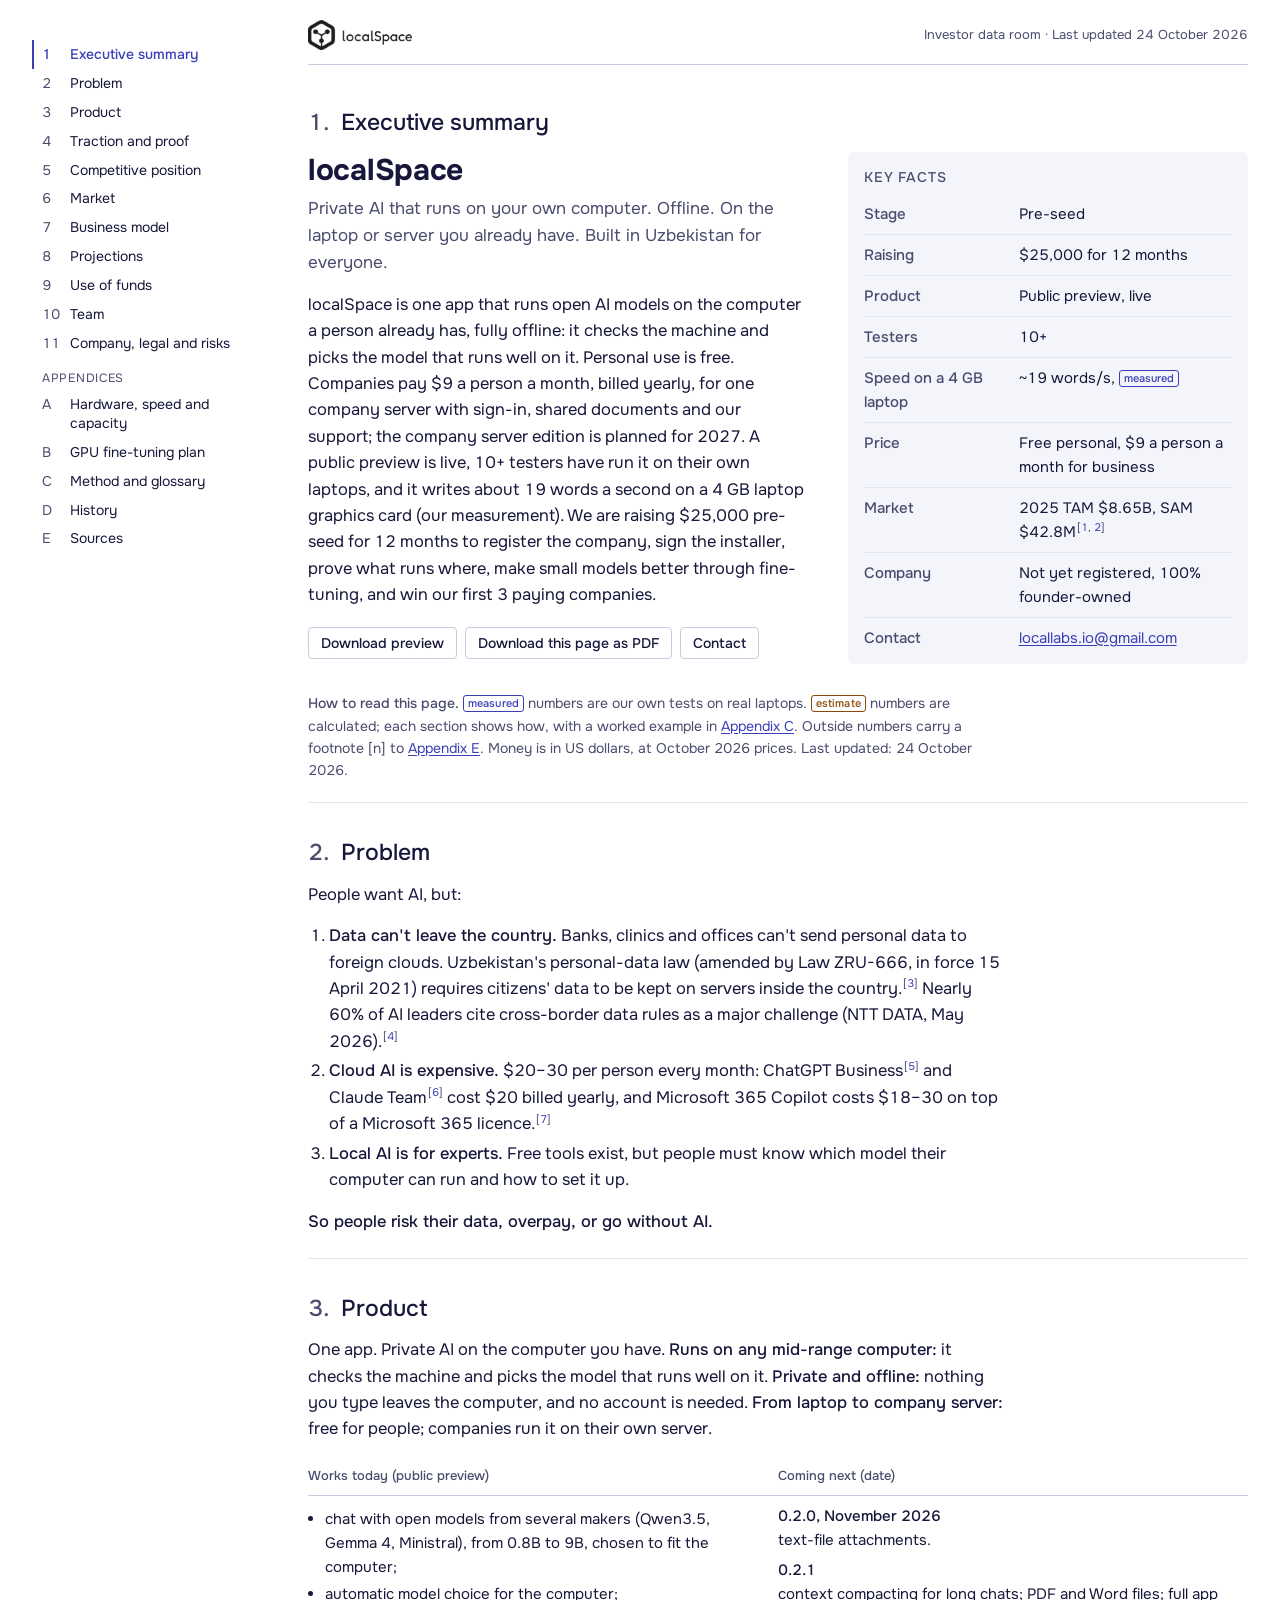
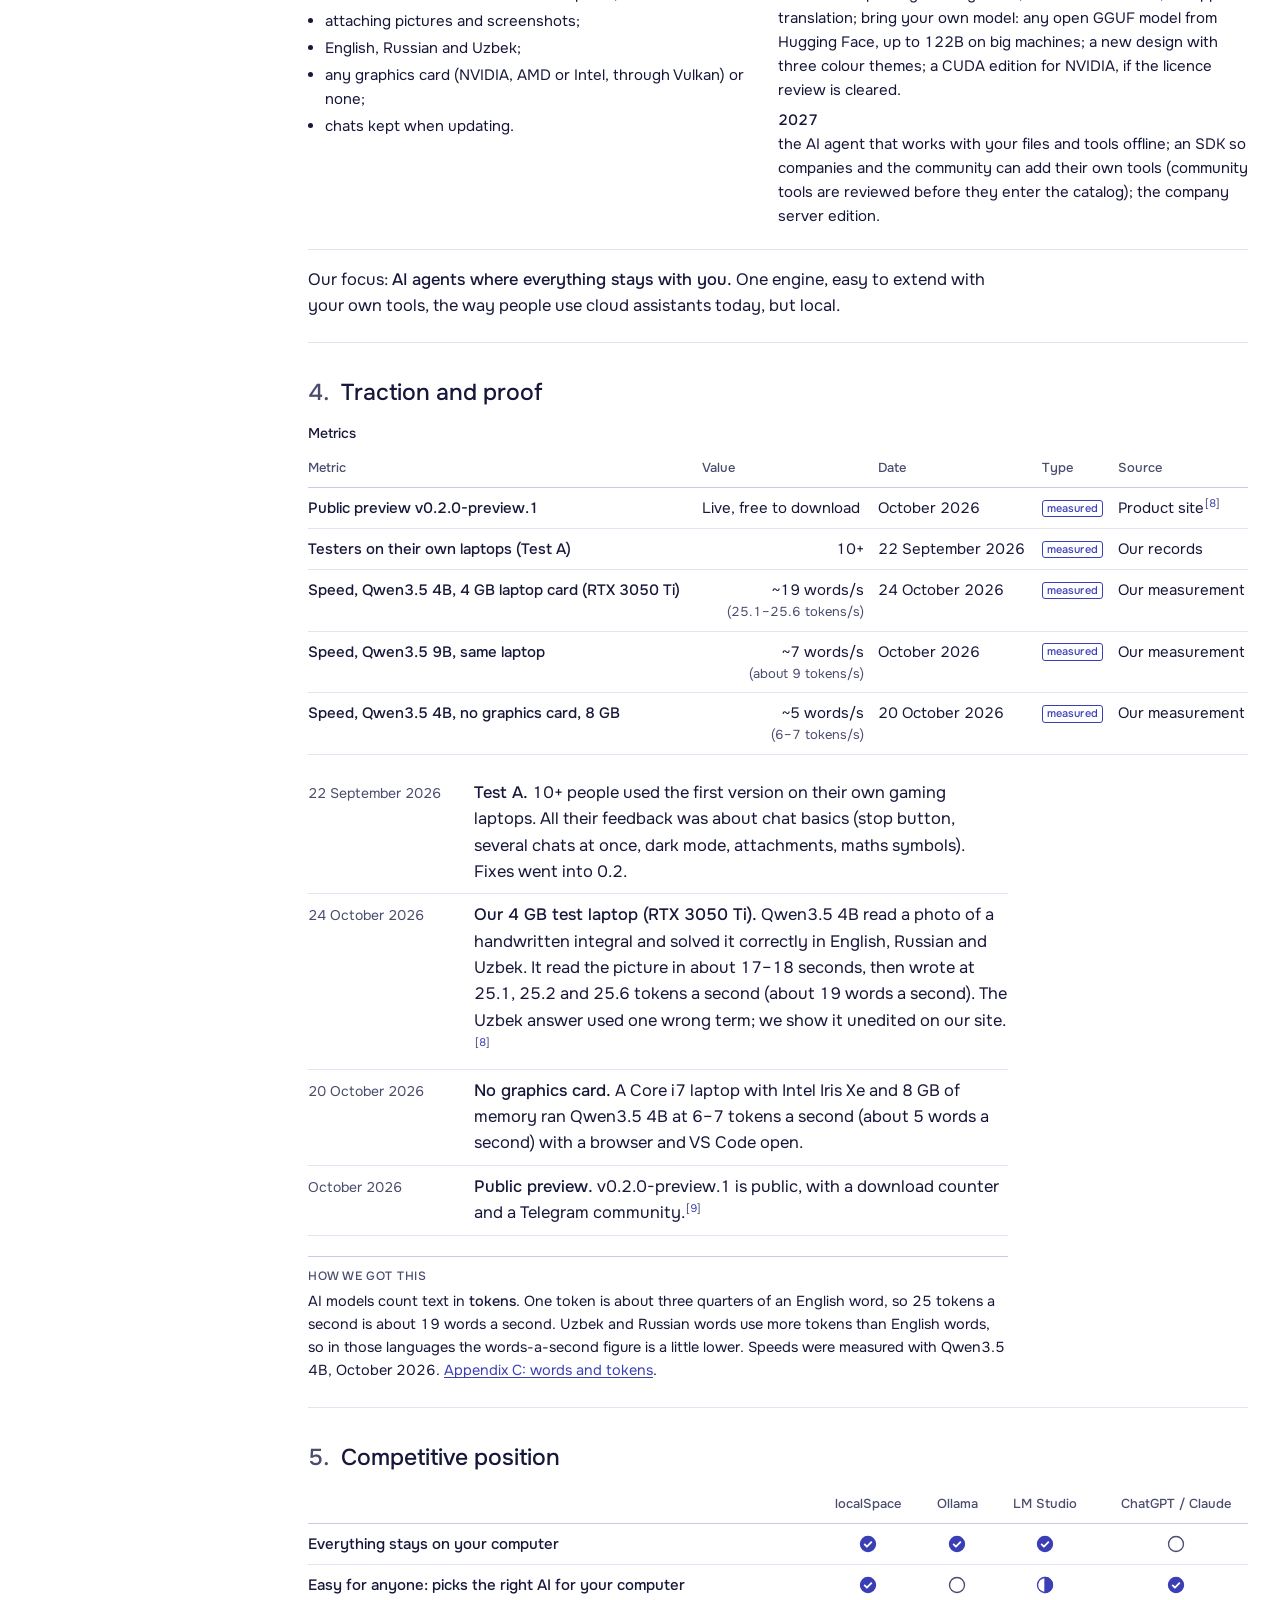
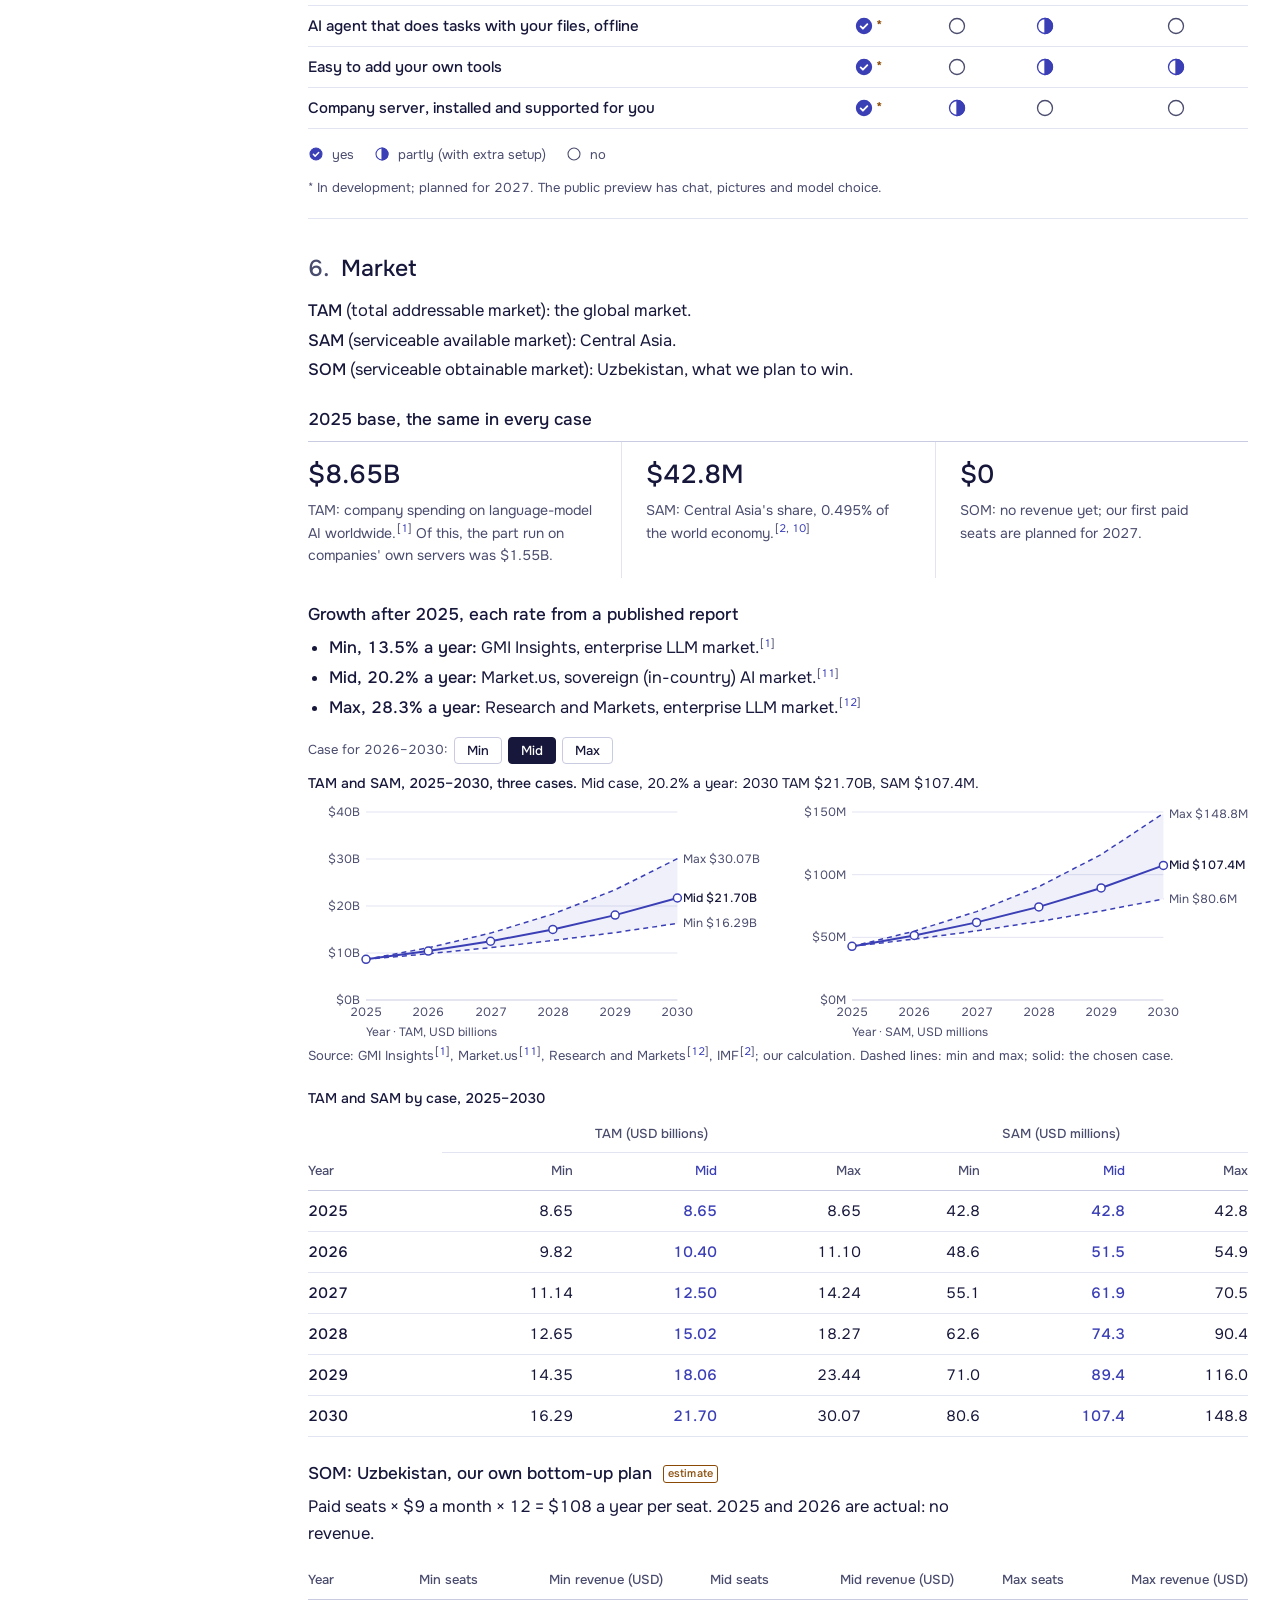
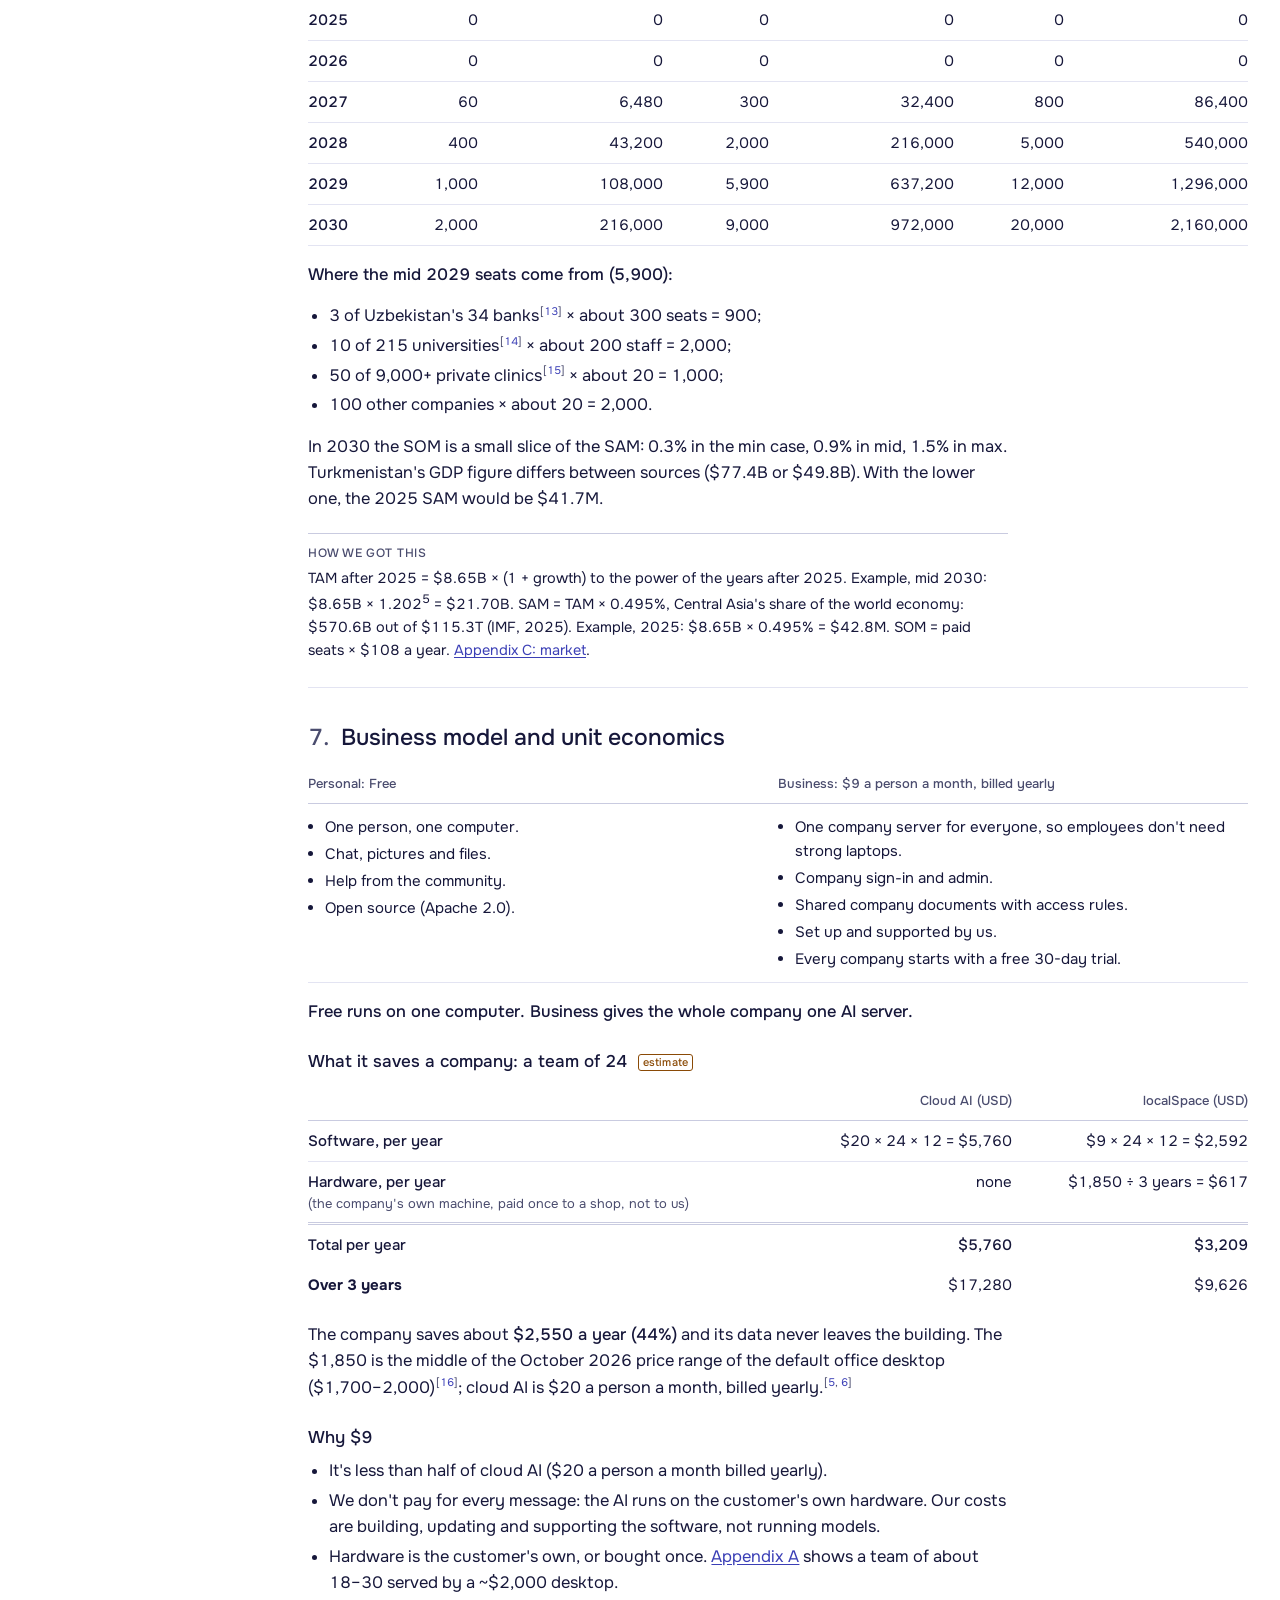
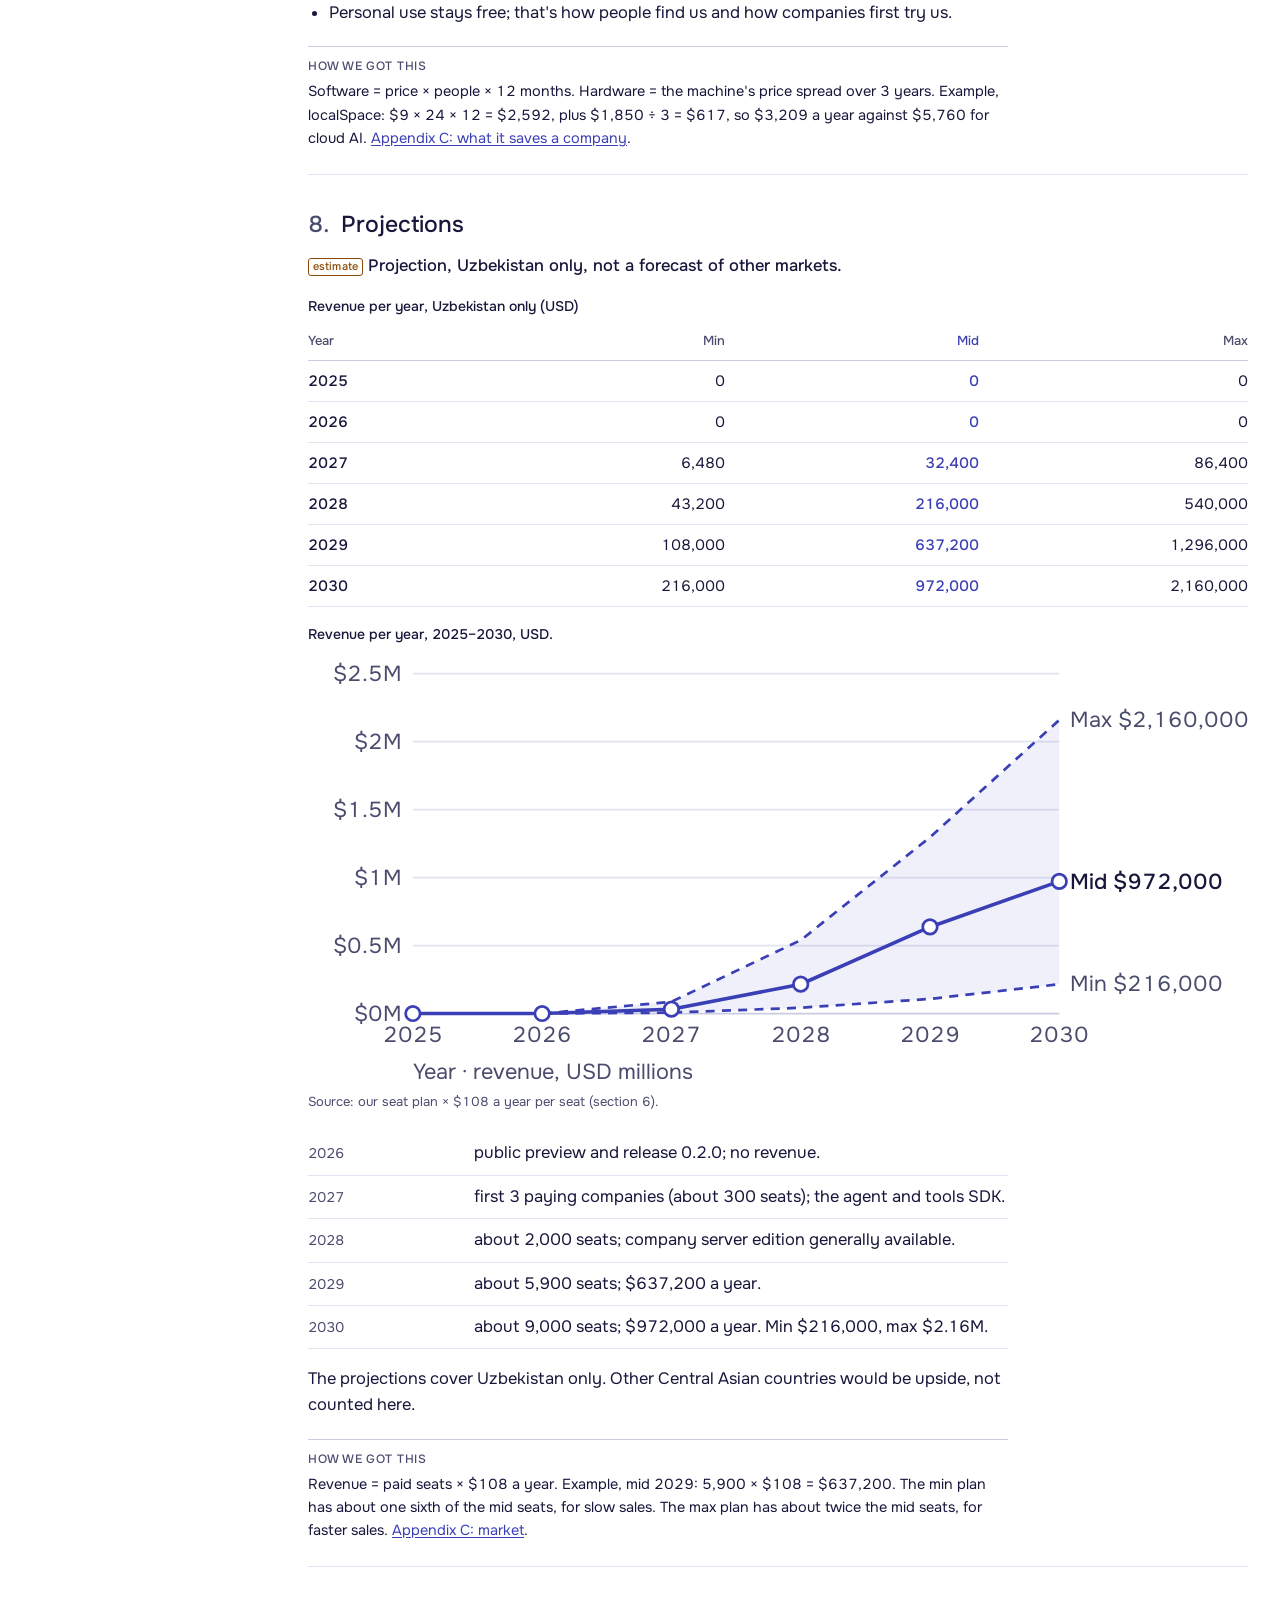
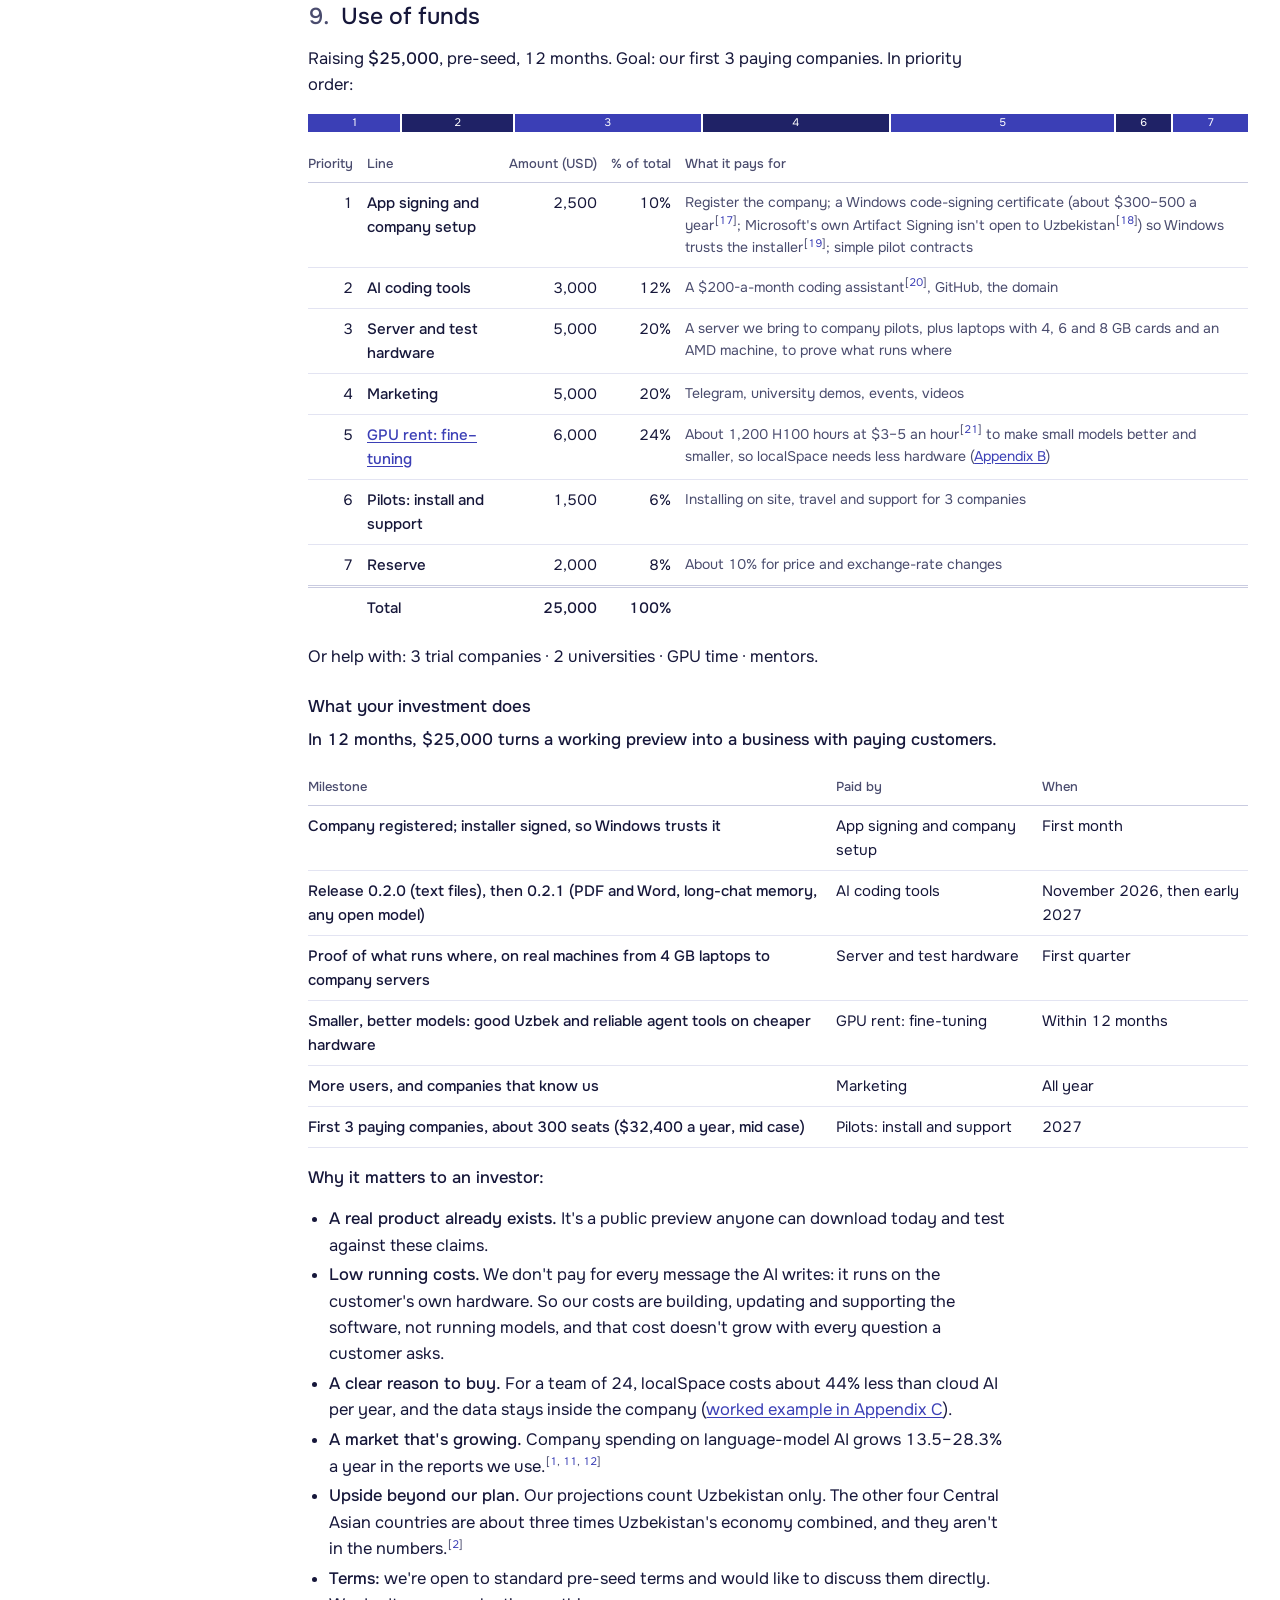
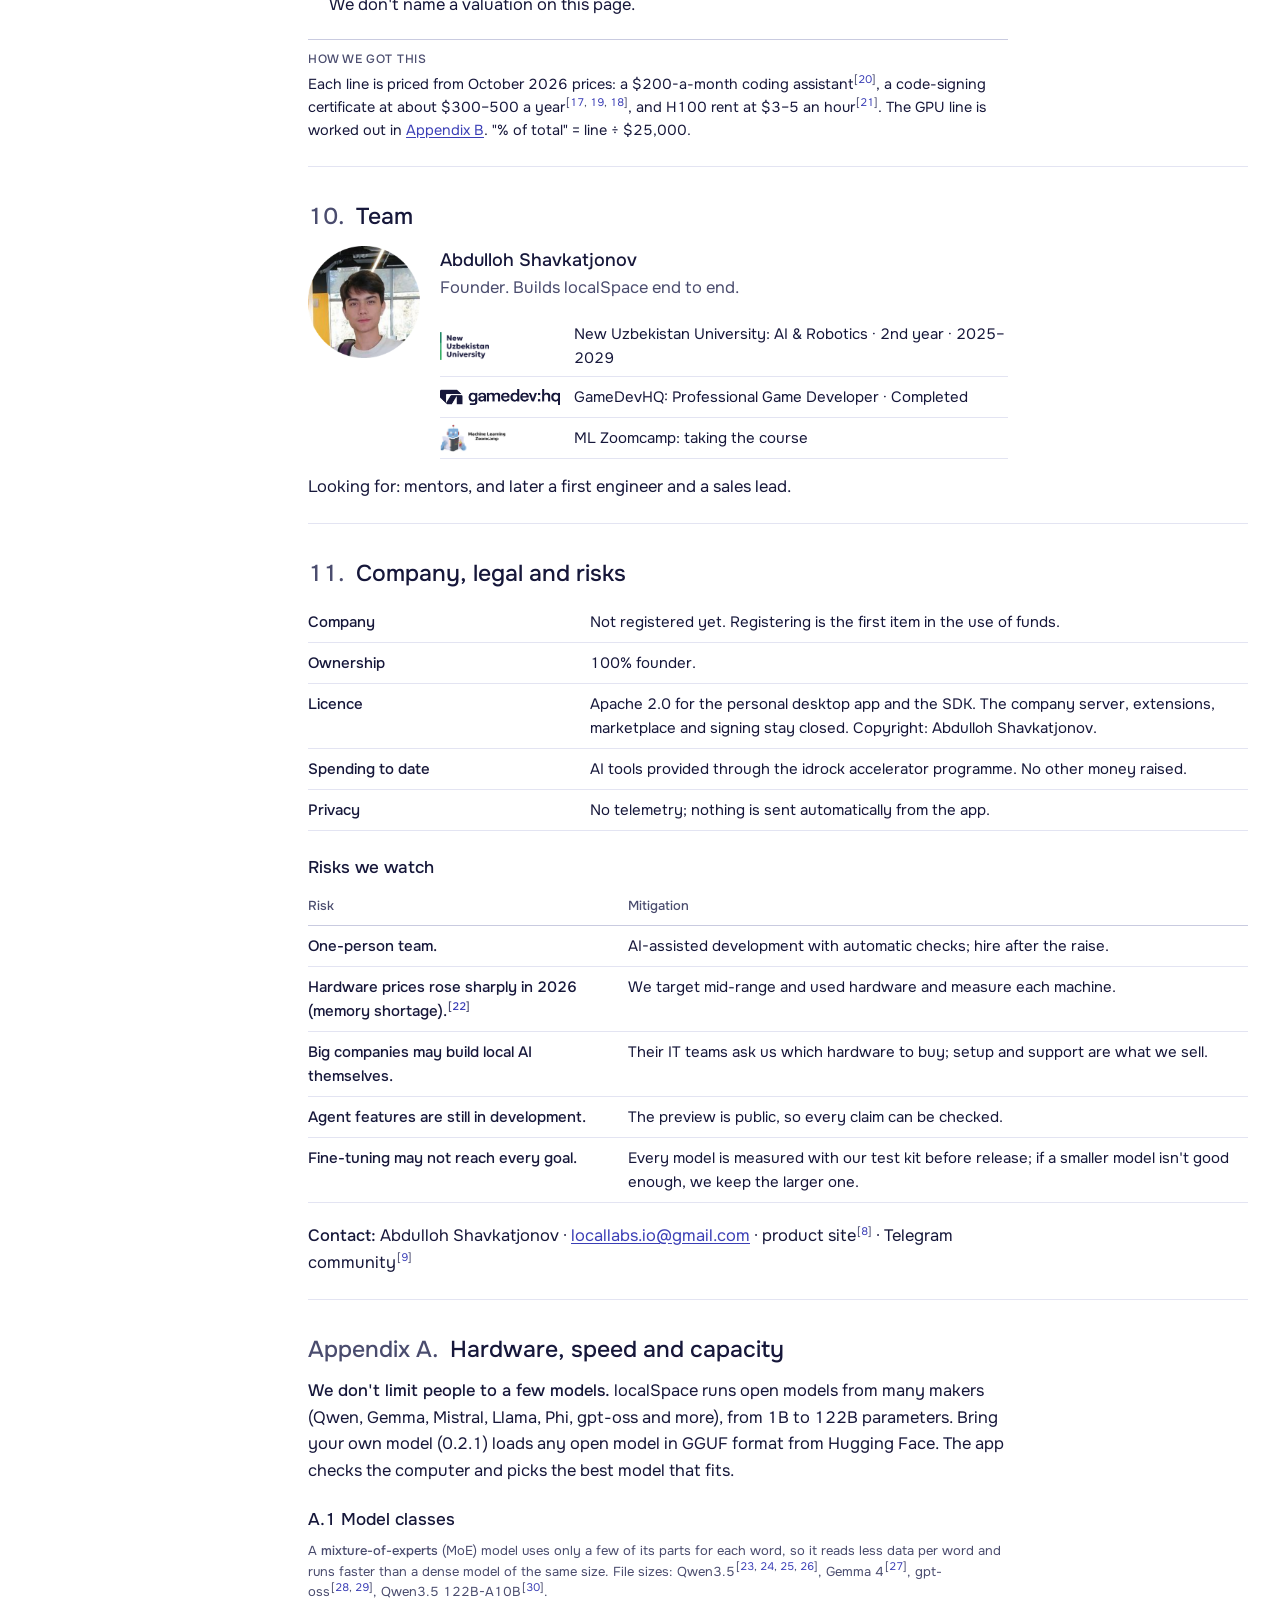
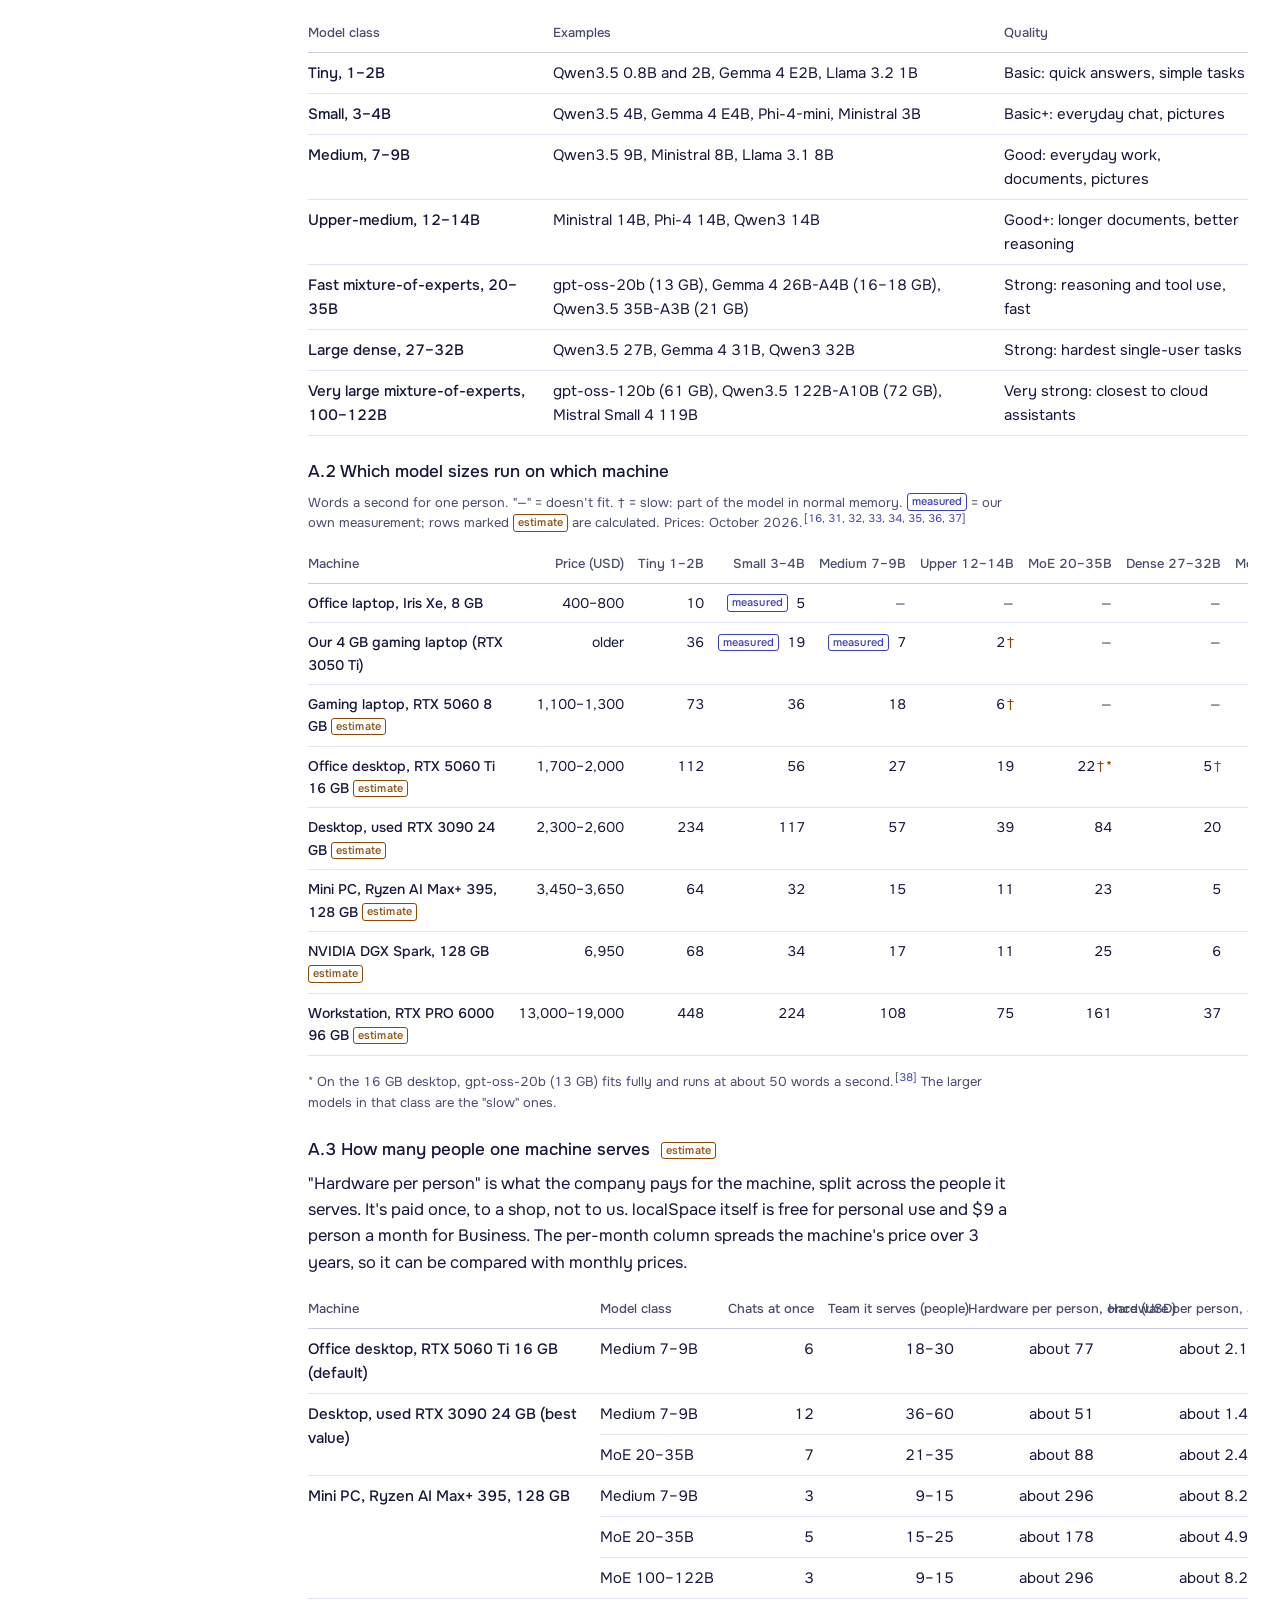
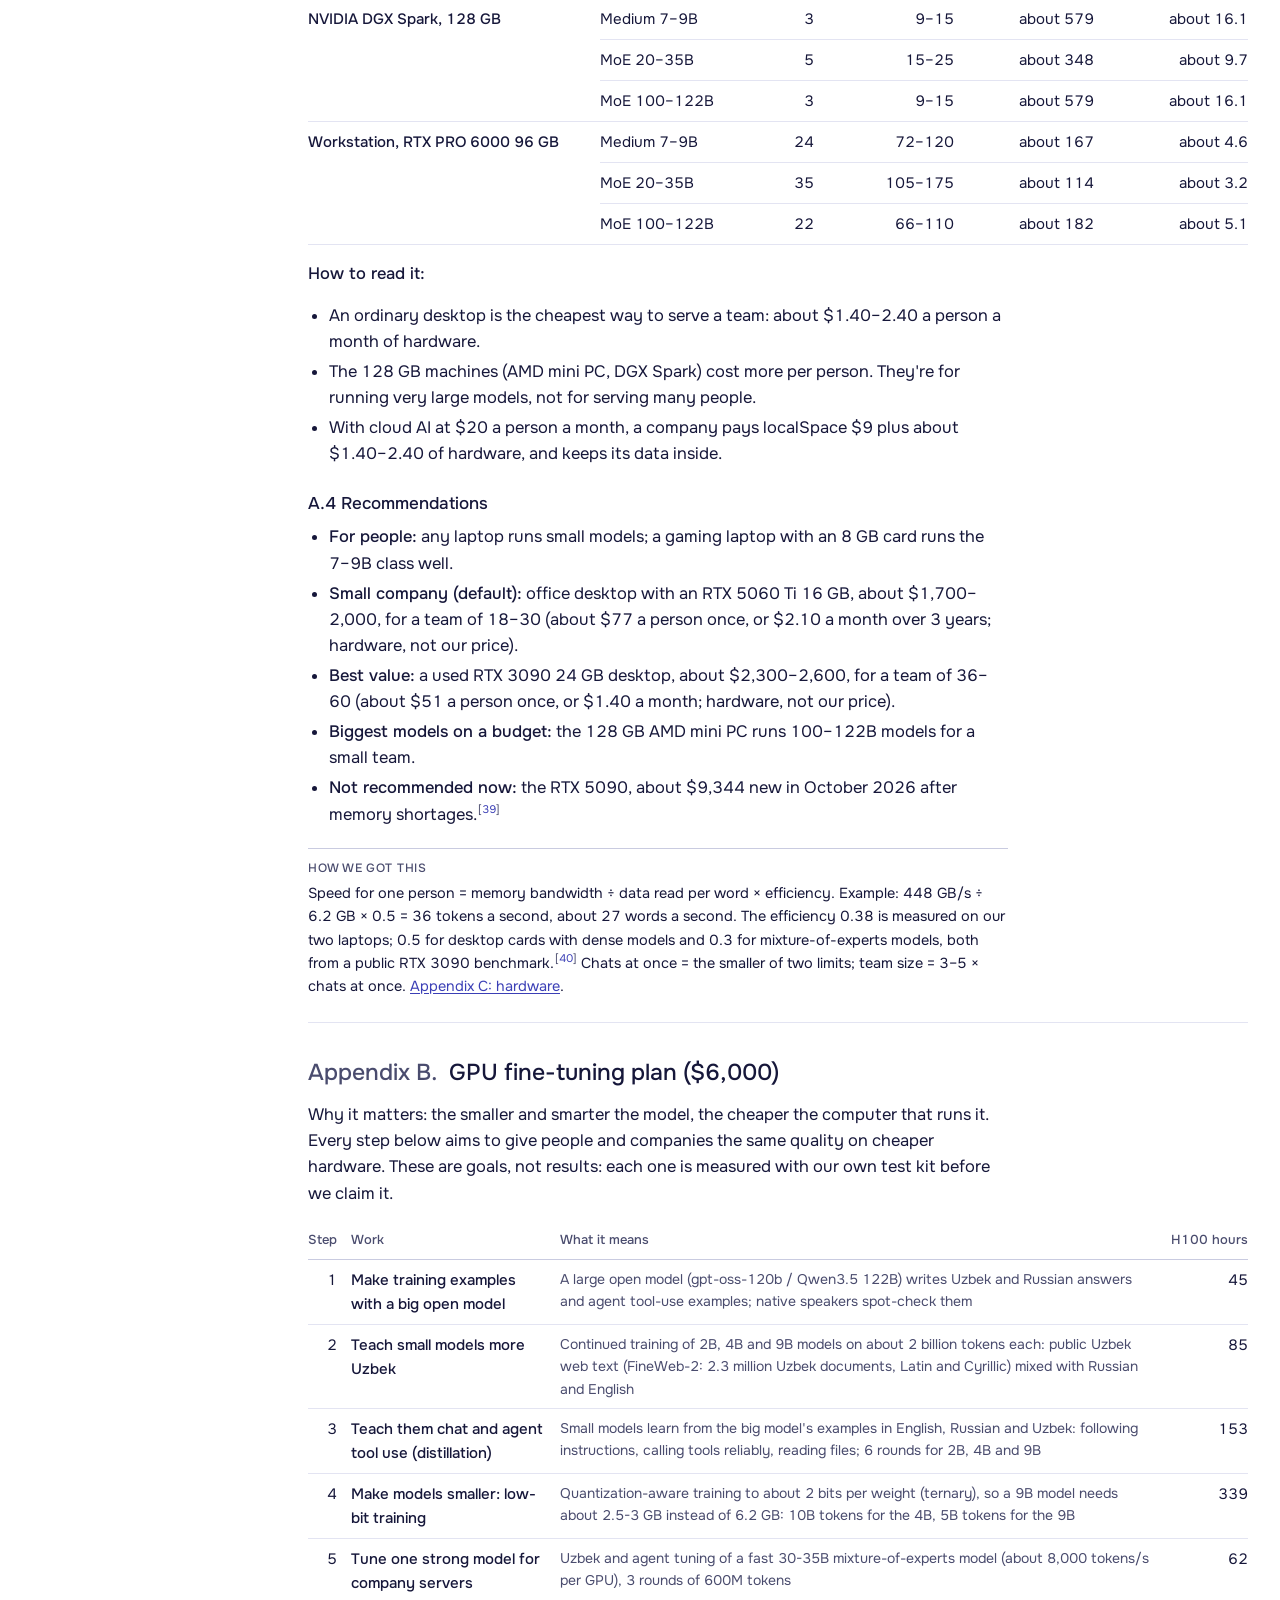
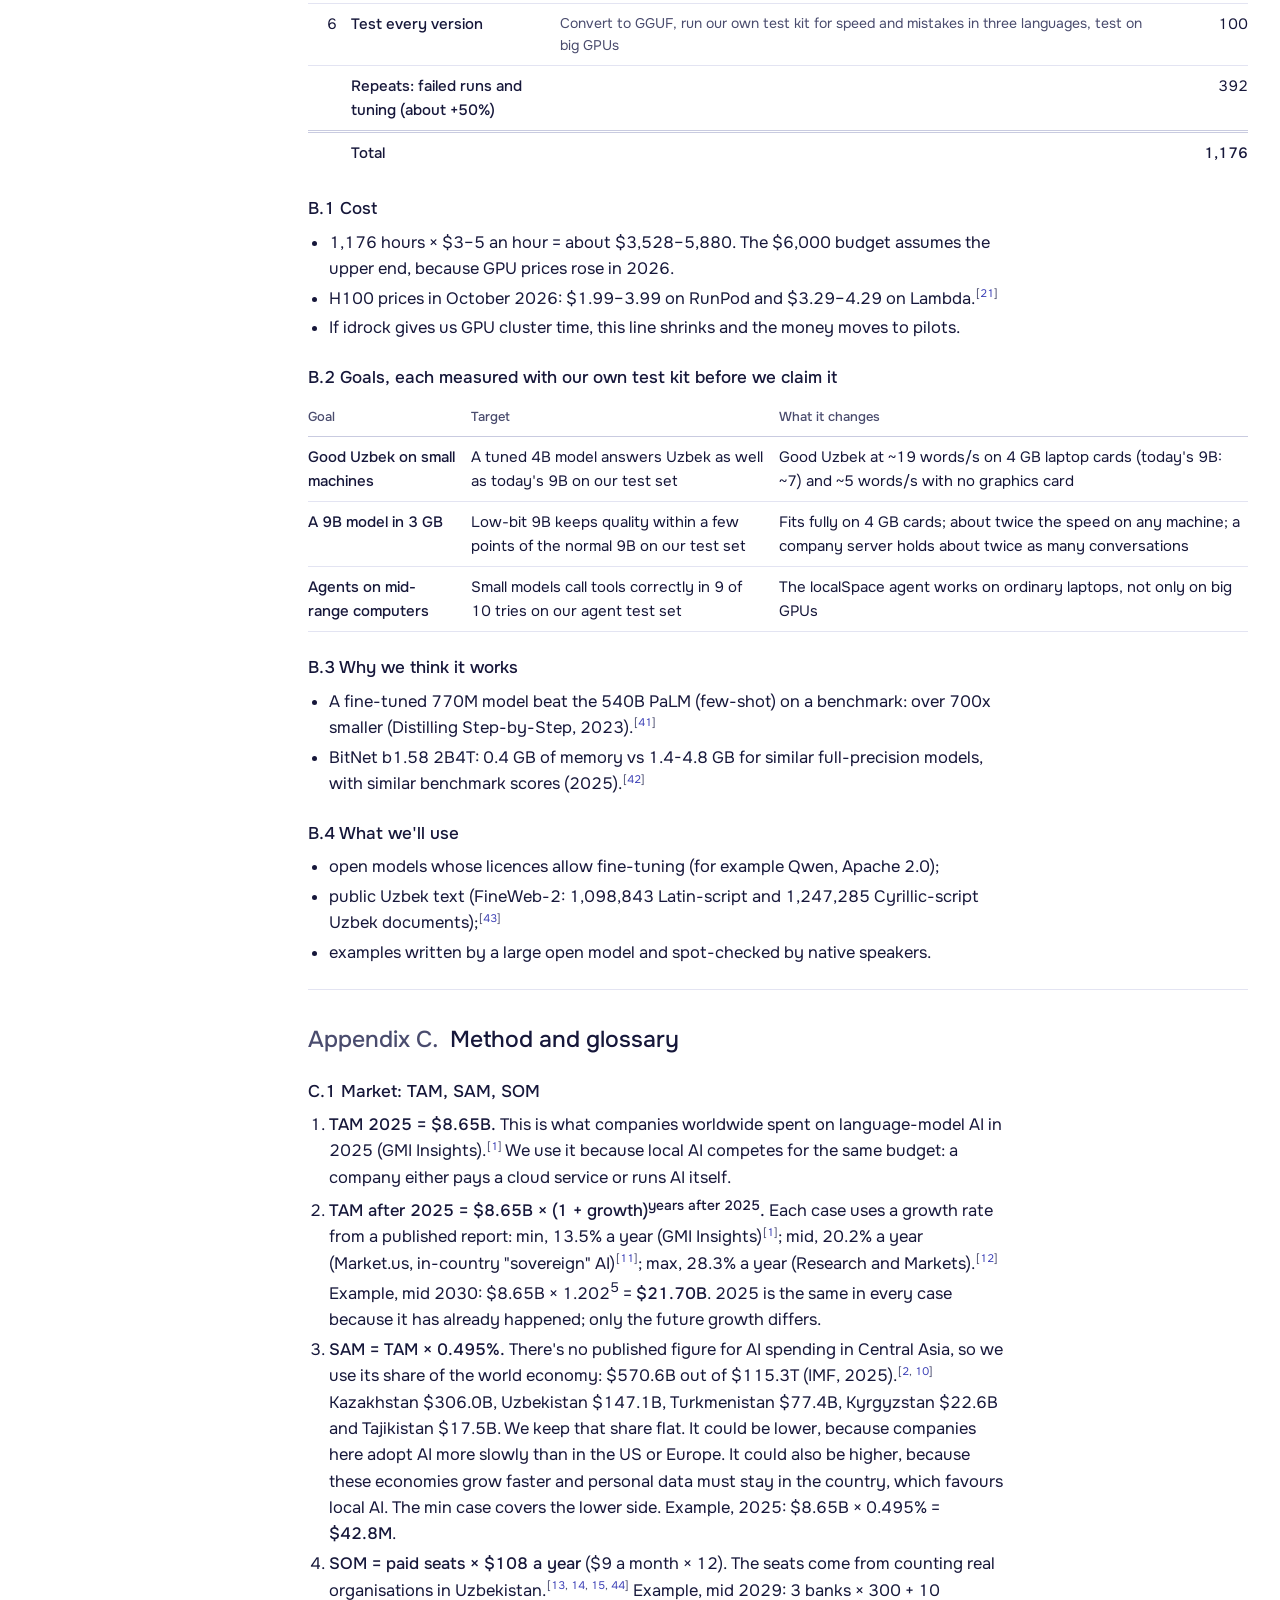
==== commit 079d61fc: "feat: the data room reads as an analyst report The owner found the first page too much like an AI te" ====
--- a/index.html
+++ b/index.html
@@ -4,7 +4,7 @@
 <meta charset="utf-8">
 <meta name="viewport" content="width=device-width, initial-scale=1">
 <title>localSpace: investor data room</title>
-<meta name="description" content="localSpace: private AI that runs on your own computer. Pre-seed, raising $25,000, October 2026.">
+<meta name="description" content="localSpace investor data room: private AI that runs on your own computer. Pre-seed, raising $25,000, October 2026.">
 <meta name="color-scheme" content="light dark">
 <link rel="icon" href="assets/img/logo.png">
 <link rel="preload" href="assets/fonts/onest-latin-400-normal.woff2" as="font" type="font/woff2" crossorigin>
@@ -12,767 +12,743 @@
 <script>document.documentElement.className = 'js';</script>
 </head>
 <body>
-<svg class="sprite" aria-hidden="true" xmlns="http://www.w3.org/2000/svg">
-  <symbol id="i-globe" viewBox="0 0 24 24"><circle cx="12" cy="12" r="9"/><path d="M3 12h18M12 3c2.5 2.6 3.8 5.6 3.8 9s-1.3 6.4-3.8 9c-2.5-2.6-3.8-5.6-3.8-9S9.5 5.6 12 3z"/></symbol>
-  <symbol id="i-coins" viewBox="0 0 24 24"><ellipse cx="9" cy="7" rx="6" ry="2.5"/><path d="M3 7v4c0 1.4 2.7 2.5 6 2.5s6-1.1 6-2.5V7M3 11v4c0 1.4 2.7 2.5 6 2.5 1 0 2-.1 2.8-.3"/><ellipse cx="16" cy="15" rx="5" ry="2"/><path d="M11 15v3c0 1.1 2.2 2 5 2s5-.9 5-2v-3"/></symbol>
-  <symbol id="i-tool" viewBox="0 0 24 24"><path d="M14.7 6.3a4 4 0 0 0 5 5L21 13l-8 8-3-3 1.3-1.3a4 4 0 0 1-5-5L3 8.4 8.4 3l3.3 3.3z"/></symbol>
-  <symbol id="i-laptop" viewBox="0 0 24 24"><rect x="4" y="5" width="16" height="11" rx="1.5"/><path d="M2 19h20"/></symbol>
-  <symbol id="i-lock" viewBox="0 0 24 24"><rect x="5" y="11" width="14" height="10" rx="2"/><path d="M8 11V8a4 4 0 0 1 8 0v3M12 15v2"/></symbol>
-  <symbol id="i-server" viewBox="0 0 24 24"><rect x="4" y="3" width="16" height="7" rx="1.5"/><rect x="4" y="14" width="16" height="7" rx="1.5"/><path d="M8 6.5h.01M8 17.5h.01M12 10v4"/></symbol>
-  <symbol id="i-down" viewBox="0 0 24 24"><path d="M12 4v11M7 10l5 5 5-5M5 20h14"/></symbol>
-  <symbol id="i-chat" viewBox="0 0 24 24"><path d="M4 5h16v11H9l-5 4z"/></symbol>
-  <symbol id="i-mail" viewBox="0 0 24 24"><rect x="3" y="5" width="18" height="14" rx="2"/><path d="M3 7l9 6 9-6"/></symbol>
-  <symbol id="i-print" viewBox="0 0 24 24"><path d="M7 9V3h10v6M7 17H4v-7h16v7h-3"/><rect x="7" y="14" width="10" height="7"/></symbol>
-  <symbol id="i-menu" viewBox="0 0 24 24"><path d="M4 7h16M4 12h16M4 17h16"/></symbol>
-  <symbol id="i-yes" viewBox="0 0 24 24"><circle cx="12" cy="12" r="9" class="fill"/><path d="M8 12.5l2.7 2.7L16 9.8" class="on-fill"/></symbol>
-  <symbol id="i-part" viewBox="0 0 24 24"><circle cx="12" cy="12" r="9"/><path d="M12 3a9 9 0 0 1 0 18z" class="fill"/></symbol>
-  <symbol id="i-no" viewBox="0 0 24 24"><circle cx="12" cy="12" r="9"/></symbol>
-  <symbol id="i-tick" viewBox="0 0 24 24"><path d="M5 12.5l4.5 4.5L19 7.5"/></symbol>
-  <symbol id="i-target" viewBox="0 0 24 24"><circle cx="12" cy="12" r="9"/><circle cx="12" cy="12" r="5"/><circle cx="12" cy="12" r="1"/></symbol>
-  <symbol id="i-feather" viewBox="0 0 24 24"><path d="M4 20l9-9M20 4c-7 0-12 4-12 11v1h1c7 0 11-5 11-12z"/></symbol>
-  <symbol id="i-agent" viewBox="0 0 24 24"><rect x="5" y="8" width="14" height="11" rx="3"/><path d="M12 4v4M9 13h.01M15 13h.01M9.5 16.5h5"/></symbol>
-</svg>
-
-<a class="skip" href="#snapshot">Skip to content</a>
-
-<header class="bar">
-  <div class="wrap bar-in">
-    <a class="brand" href="#top"><img src="assets/img/logo.png" alt="localSpace" width="110" height="32"></a>
-    <nav class="nav" aria-label="Sections">
-      <a href="#problem">Problem</a>
-      <a href="#solution">Solution</a>
-      <a href="#proof">Proof</a>
-      <a href="#hardware">Hardware</a>
-      <a href="#market">Market</a>
-      <a href="#business">Business</a>
-      <a href="#funds">Funds</a>
-      <a href="#team">Team</a>
-      <a href="#sources">Sources</a>
+<a class="skip" href="#summary">Skip to the summary</a>
+
+<div class="layout">
+
+<aside class="toc-col">
+  <details class="toc" open>
+    <summary>Contents</summary>
+    <nav aria-label="Contents">
+      <ol class="toc-main">
+        <li><a href="#summary"><span>1</span>Executive summary</a></li>
+        <li><a href="#problem"><span>2</span>Problem</a></li>
+        <li><a href="#product"><span>3</span>Product</a></li>
+        <li><a href="#traction"><span>4</span>Traction and proof</a></li>
+        <li><a href="#advantage"><span>5</span>Competitive position</a></li>
+        <li><a href="#market"><span>6</span>Market</a></li>
+        <li><a href="#model"><span>7</span>Business model</a></li>
+        <li><a href="#projections"><span>8</span>Projections</a></li>
+        <li><a href="#funds"><span>9</span>Use of funds</a></li>
+        <li><a href="#team"><span>10</span>Team</a></li>
+        <li><a href="#company"><span>11</span>Company, legal and risks</a></li>
+      </ol>
+      <p class="toc-head">Appendices</p>
+      <ol class="toc-app">
+        <li><a href="#hardware"><span>A</span>Hardware, speed and capacity</a></li>
+        <li><a href="#gpu"><span>B</span>GPU fine-tuning plan</a></li>
+        <li><a href="#method"><span>C</span>Method and glossary</a></li>
+        <li><a href="#history"><span>D</span>History</a></li>
+        <li><a href="#sources"><span>E</span>Sources</a></li>
+      </ol>
     </nav>
-    <button class="btn ghost pdf js-only" type="button" data-print><svg class="ico"><use href="#i-print"/></svg>Download as PDF</button>
-    <details class="menu">
-      <summary aria-label="Menu"><svg class="ico"><use href="#i-menu"/></svg><span>Menu</span></summary>
-      <nav aria-label="Sections, menu">
-        <a href="#snapshot">Snapshot</a>
-        <a href="#problem">Problem</a>
-        <a href="#solution">Solution</a>
-        <a href="#advantage">Advantage</a>
-        <a href="#proof">Proof</a>
-        <a href="#hardware">Hardware</a>
-        <a href="#market">Market</a>
-        <a href="#business">Business model</a>
-        <a href="#projections">Projections</a>
-        <a href="#funds">Use of funds</a>
-        <a href="#gpu">GPU plan</a>
-        <a href="#history">History</a>
-        <a href="#team">Team</a>
-        <a href="#company">Company</a>
-        <a href="#risks">Risks</a>
-        <a href="#sources">Sources</a>
-        <a href="#contact">Contact</a>
-        <button class="btn ghost js-only" type="button" data-print><svg class="ico"><use href="#i-print"/></svg>Download as PDF</button>
-      </nav>
-    </details>
-  </div>
+  </details>
+</aside>
+
+<main class="doc">
+
+<header class="mast">
+  <img class="logo" src="assets/img/logo.png" alt="localSpace" width="124" height="36">
+  <p>Investor data room · Last updated <time datetime="2026-10-24">24 October 2026</time></p>
 </header>
 
-<main>
-
-<!-- 0. Hero -->
-<section id="top" class="hero">
-  <div class="wrap">
-    <img class="print-logo" src="assets/img/logo.png" alt="localSpace" width="165" height="48">
-    <p class="chip stage">Pre-seed · raising $25,000 · October 2026</p>
-    <h1><span class="sr">localSpace: </span>Private AI that runs on your own computer.</h1>
-    <p class="lead">Offline. On the laptop or server you already have. Built in Uzbekistan for everyone.</p>
-    <div class="actions">
-      <a class="btn primary" href="https://linusip.github.io/localLabs/" target="_blank" rel="noopener"><svg class="ico"><use href="#i-down"/></svg>Download the preview</a>
-      <a class="btn" href="https://t.me/localSpace_discussion" target="_blank" rel="noopener"><svg class="ico"><use href="#i-chat"/></svg>Join the community</a>
-      <a class="btn" href="mailto:locallabs.io@gmail.com"><svg class="ico"><use href="#i-mail"/></svg>Contact</a>
+<!-- 1 -->
+<section id="summary" class="sec">
+  <h2><span class="n">1.</span> Executive summary</h2>
+  <div class="summary">
+    <div class="sum-text">
+      <h1>localSpace</h1>
+      <p class="tagline">Private AI that runs on your own computer. Offline. On the laptop or server you already have. Built in Uzbekistan for everyone.</p>
+      <p>localSpace is one app that runs open AI models on the computer a person already has, fully offline: it checks the machine and picks the model that runs well on it. Personal use is free. Companies pay $9 a person a month, billed yearly, for one company server with sign-in, shared documents and our support; the company server edition is planned for 2027. A public preview is live, 10+ testers have run it on their own laptops, and it writes about 19 words a second on a 4 GB laptop graphics card (our measurement). We are raising $25,000 pre-seed for 12 months to register the company, sign the installer, prove what runs where, make small models better through fine-tuning, and win our first 3 paying companies.</p>
+      <p class="actions">
+        <a class="btn" href="https://linusip.github.io/localLabs/" target="_blank" rel="noopener">Download preview</a>
+        <button class="btn js-only" type="button" data-print>Download this page as PDF</button>
+        <a class="btn" href="mailto:locallabs.io@gmail.com">Contact</a>
+      </p>
     </div>
-  </div>
-</section>
-
-<!-- 1. Snapshot -->
-<section id="snapshot" class="sec">
-  <div class="wrap">
-    <h2 class="sr">Snapshot</h2>
-    <ul class="stats">
-      <li class="stat"><b>Live</b><span>Public preview, free to download (October 2026)</span></li>
-      <li class="stat"><b>10+</b><span>Testers on their own laptops</span></li>
-      <li class="stat"><b>~19</b><span>Words a second on a 4 GB laptop graphics card <small>(25 tokens a second, measured)</small></span></li>
-      <li class="stat"><b>~5</b><span>Words a second with no graphics card and 8 GB of memory <small>(6–7 tokens a second, measured)</small></span></li>
-    </ul>
-    <p class="note">Speeds were measured with Qwen3.5 4B, October 2026. One token is about three quarters of an English word.</p>
-  </div>
-</section>
-
-<!-- 2. Problem -->
+    <div class="facts-box">
+      <table class="tbl facts" id="key-facts">
+        <caption>Key facts</caption>
+        <tbody>
+          <tr><th scope="row">Stage</th><td>Pre-seed</td></tr>
+          <tr><th scope="row">Raising</th><td>$25,000 for 12 months</td></tr>
+          <tr><th scope="row">Product</th><td>Public preview, live</td></tr>
+          <tr><th scope="row">Testers</th><td>10+</td></tr>
+          <tr><th scope="row">Speed on a 4 GB laptop</th><td>~19 words/s, <span class="badge m">measured</span></td></tr>
+          <tr><th scope="row">Price</th><td>Free personal, $9 a person a month for business</td></tr>
+          <tr><th scope="row">Market</th><td>2025 TAM $8.65B, SAM $42.8M<sup class="fn">[<a href="#src-1">1</a>, <a href="#src-2">2</a>]</sup></td></tr>
+          <tr><th scope="row">Company</th><td>Not yet registered, 100% founder-owned</td></tr>
+          <tr><th scope="row">Contact</th><td><a href="mailto:locallabs.io@gmail.com">locallabs.io@gmail.com</a></td></tr>
+        </tbody>
+      </table>
+    </div>
+  </div>
+  <p class="howto"><b>How to read this page.</b> <span class="badge m">measured</span> numbers are our own tests on real laptops. <span class="badge e">estimate</span> numbers are calculated; each section shows how, with a worked example in <a href="#method">Appendix C</a>. Outside numbers carry a footnote [n] to <a href="#sources">Appendix E</a>. Money is in US dollars, at October 2026 prices. Last updated: 24 October 2026.</p>
+</section>
+
+<!-- 2 -->
 <section id="problem" class="sec">
-  <div class="wrap">
-    <p class="kicker">Problem</p>
-    <h2>People want AI, but:</h2>
-    <ol class="cards three plain">
-      <li class="card">
-        <svg class="ico big"><use href="#i-globe"/></svg>
-        <h3>Data can't leave the country.</h3>
-        <p>Banks, clinics and offices can't send personal data to foreign clouds. Uzbekistan's personal-data law (amended by <a href="https://mondaq.com/data-protection/1197754/the-law-on-personal-data-has-been-amended" target="_blank" rel="noopener">Law ZRU-666</a>, in force 15 April 2021) requires citizens' data to be kept on servers inside the country.</p>
-        <p>Nearly 60% of AI leaders cite cross-border data rules as a major challenge (<a href="https://www.nttdata.com/en-us/news/2026/enterprise-ai-hits-the-wall-ntt-data-research-reveals-growing-privacy-and-sovereignty-barriers" target="_blank" rel="noopener">NTT DATA, May 2026</a>).</p>
-      </li>
-      <li class="card">
-        <svg class="ico big"><use href="#i-coins"/></svg>
-        <h3>Cloud AI is expensive.</h3>
-        <p>$20–30 per person every month: <a href="https://elephas.app/resources/chatgpt-business-pricing" target="_blank" rel="noopener">ChatGPT Business</a> and <a href="https://krater.ai/blog/claude-team-plan-pricing" target="_blank" rel="noopener">Claude Team</a> cost $20 billed yearly, and <a href="https://eesel.ai/blog/copilot-pricing" target="_blank" rel="noopener">Microsoft 365 Copilot</a> costs $18–30 on top of a Microsoft 365 licence.</p>
-      </li>
-      <li class="card">
-        <svg class="ico big"><use href="#i-tool"/></svg>
-        <h3>Local AI is for experts.</h3>
-        <p>Free tools exist, but people must know which model their computer can run and how to set it up.</p>
-      </li>
-    </ol>
-    <p class="result">So people risk their data, overpay, or go without AI.</p>
-  </div>
-</section>
-
-<!-- 3. Solution -->
-<section id="solution" class="sec">
-  <div class="wrap">
-    <p class="kicker">Solution</p>
-    <h2>One app. Private AI on the computer you have.</h2>
-    <ul class="cards three plain">
-      <li class="card">
-        <svg class="ico big"><use href="#i-laptop"/></svg>
-        <h3>Runs on any mid-range computer.</h3>
-        <p>It checks the machine and picks the model that runs well on it.</p>
-      </li>
-      <li class="card">
-        <svg class="ico big"><use href="#i-lock"/></svg>
-        <h3>Private and offline.</h3>
-        <p>Nothing you type leaves the computer. No account needed.</p>
-      </li>
-      <li class="card">
-        <svg class="ico big"><use href="#i-server"/></svg>
-        <h3>From laptop to company server.</h3>
-        <p>Free for people; companies run it on their own server.</p>
-      </li>
-    </ul>
-    <div class="two">
-      <div class="card">
-        <h3><span class="chip ok">Works today</span> In the public preview</h3>
-        <ul class="ticks">
+  <h2><span class="n">2.</span> Problem</h2>
+  <p>People want AI, but:</p>
+  <ol class="points">
+    <li><b>Data can't leave the country.</b> Banks, clinics and offices can't send personal data to foreign clouds. Uzbekistan's personal-data law (amended by Law ZRU-666, in force 15 April 2021) requires citizens' data to be kept on servers inside the country.<sup class="fn">[<a href="#src-3">3</a>]</sup> Nearly 60% of AI leaders cite cross-border data rules as a major challenge (NTT DATA, May 2026).<sup class="fn">[<a href="#src-4">4</a>]</sup></li>
+    <li><b>Cloud AI is expensive.</b> $20–30 per person every month: ChatGPT Business<sup class="fn">[<a href="#src-5">5</a>]</sup> and Claude Team<sup class="fn">[<a href="#src-6">6</a>]</sup> cost $20 billed yearly, and Microsoft 365 Copilot costs $18–30 on top of a Microsoft 365 licence.<sup class="fn">[<a href="#src-7">7</a>]</sup></li>
+    <li><b>Local AI is for experts.</b> Free tools exist, but people must know which model their computer can run and how to set it up.</li>
+  </ol>
+  <p class="result">So people risk their data, overpay, or go without AI.</p>
+</section>
+
+<!-- 3 -->
+<section id="product" class="sec">
+  <h2><span class="n">3.</span> Product</h2>
+  <p>One app. Private AI on the computer you have. <b>Runs on any mid-range computer:</b> it checks the machine and picks the model that runs well on it. <b>Private and offline:</b> nothing you type leaves the computer, and no account is needed. <b>From laptop to company server:</b> free for people; companies run it on their own server.</p>
+  <div class="wide scroll">
+    <table class="tbl two-col" id="product-table">
+      <caption class="sr">What works today and what comes next</caption>
+      <thead><tr><th scope="col">Works today (public preview)</th><th scope="col">Coming next (date)</th></tr></thead>
+      <tbody><tr>
+        <td><ul>
           <li>chat with open models from several makers (Qwen3.5, Gemma 4, Ministral), from 0.8B to 9B, chosen to fit the computer;</li>
           <li>automatic model choice for the computer;</li>
           <li>attaching pictures and screenshots;</li>
           <li>English, Russian and Uzbek;</li>
           <li>any graphics card (NVIDIA, AMD or Intel, through Vulkan) or none;</li>
           <li>chats kept when updating.</li>
-        </ul>
-      </div>
-      <div class="card">
-        <h3><span class="chip next">Coming next</span> Planned</h3>
-        <dl class="plan">
-          <dt>0.2.0, November 2026</dt>
-          <dd>text-file attachments.</dd>
-          <dt>0.2.1</dt>
-          <dd><ul>
-            <li>context compacting for long chats;</li>
-            <li>PDF and Word files;</li>
-            <li>full app translation;</li>
-            <li>bring your own model: any open GGUF model from Hugging Face, up to 122B on big machines;</li>
-            <li>a new design with three colour themes;</li>
-            <li>a CUDA edition for NVIDIA, if the licence review is cleared.</li>
-          </ul></dd>
-          <dt>2027</dt>
-          <dd><ul>
-            <li>the AI agent that works with your files and tools offline;</li>
-            <li>an SDK so companies and the community can add their own tools (community tools are reviewed before they enter the catalog);</li>
-            <li>the company server edition.</li>
-          </ul></dd>
-        </dl>
-      </div>
-    </div>
-    <p class="focus"><svg class="ico"><use href="#i-agent"/></svg><span>Our focus: <b>AI agents where everything stays with you.</b> One engine, easy to extend with your own tools, the way people use cloud assistants today, but local.</span></p>
-  </div>
-</section>
-
-<!-- 4. Advantage -->
+        </ul></td>
+        <td><dl class="plan">
+          <dt>0.2.0, November 2026</dt><dd>text-file attachments.</dd>
+          <dt>0.2.1</dt><dd>context compacting for long chats; PDF and Word files; full app translation; bring your own model: any open GGUF model from Hugging Face, up to 122B on big machines; a new design with three colour themes; a CUDA edition for NVIDIA, if the licence review is cleared.</dd>
+          <dt>2027</dt><dd>the AI agent that works with your files and tools offline; an SDK so companies and the community can add their own tools (community tools are reviewed before they enter the catalog); the company server edition.</dd>
+        </dl></td>
+      </tr></tbody>
+    </table>
+  </div>
+  <p>Our focus: <b>AI agents where everything stays with you.</b> One engine, easy to extend with your own tools, the way people use cloud assistants today, but local.</p>
+</section>
+
+<!-- 4 -->
+<section id="traction" class="sec">
+  <h2><span class="n">4.</span> Traction and proof</h2>
+  <div class="wide scroll">
+    <table class="tbl" id="metrics">
+      <caption>Metrics</caption>
+      <thead><tr><th scope="col" class="stick">Metric</th><th scope="col">Value</th><th scope="col">Date</th><th scope="col">Type</th><th scope="col">Source</th></tr></thead>
+      <tbody>
+        <tr><th scope="row" class="stick">Public preview v0.2.0-preview.1</th><td>Live, free to download</td><td>October 2026</td><td><span class="badge m">measured</span></td><td>Product site<sup class="fn">[<a href="#src-8">8</a>]</sup></td></tr>
+        <tr><th scope="row" class="stick">Testers on their own laptops (Test A)</th><td class="num">10+</td><td>22 September 2026</td><td><span class="badge m">measured</span></td><td>Our records</td></tr>
+        <tr><th scope="row" class="stick">Speed, Qwen3.5 4B, 4 GB laptop card (RTX 3050 Ti)</th><td class="num">~19 words/s <small>(25.1–25.6 tokens/s)</small></td><td>24 October 2026</td><td><span class="badge m">measured</span></td><td>Our measurement</td></tr>
+        <tr><th scope="row" class="stick">Speed, Qwen3.5 9B, same laptop</th><td class="num">~7 words/s <small>(about 9 tokens/s)</small></td><td>October 2026</td><td><span class="badge m">measured</span></td><td>Our measurement</td></tr>
+        <tr><th scope="row" class="stick">Speed, Qwen3.5 4B, no graphics card, 8 GB</th><td class="num">~5 words/s <small>(6–7 tokens/s)</small></td><td>20 October 2026</td><td><span class="badge m">measured</span></td><td>Our measurement</td></tr>
+      </tbody>
+    </table>
+  </div>
+  <dl class="dated">
+    <div><dt>22 September 2026</dt><dd><b>Test A.</b> 10+ people used the first version on their own gaming laptops. All their feedback was about chat basics (stop button, several chats at once, dark mode, attachments, maths symbols). Fixes went into 0.2.</dd></div>
+    <div><dt>24 October 2026</dt><dd><b>Our 4 GB test laptop (RTX 3050 Ti).</b> Qwen3.5 4B read a photo of a handwritten integral and solved it correctly in English, Russian and Uzbek. It read the picture in about 17–18 seconds, then wrote at 25.1, 25.2 and 25.6 tokens a second (about 19 words a second). The Uzbek answer used one wrong term; we show it unedited on our site.<sup class="fn">[<a href="#src-8">8</a>]</sup></dd></div>
+    <div><dt>20 October 2026</dt><dd><b>No graphics card.</b> A Core i7 laptop with Intel Iris Xe and 8 GB of memory ran Qwen3.5 4B at 6–7 tokens a second (about 5 words a second) with a browser and VS Code open.</dd></div>
+    <div><dt>October 2026</dt><dd><b>Public preview.</b> v0.2.0-preview.1 is public, with a download counter and a Telegram community.<sup class="fn">[<a href="#src-9">9</a>]</sup></dd></div>
+  </dl>
+  <div class="note-box">
+    <p class="nb-title">How we got this</p>
+    <p>AI models count text in <dfn>tokens</dfn>. One token is about three quarters of an English word, so 25 tokens a second is about 19 words a second. Uzbek and Russian words use more tokens than English words, so in those languages the words-a-second figure is a little lower. Speeds were measured with Qwen3.5 4B, October 2026. <a href="#m-tokens">Appendix C: words and tokens</a>.</p>
+  </div>
+</section>
+
+<!-- 5 -->
 <section id="advantage" class="sec">
-  <div class="wrap">
-    <p class="kicker">Advantage</p>
-    <h2>How localSpace compares</h2>
-    <div class="scroll">
-      <table class="data compare">
-        <caption class="sr">localSpace compared with Ollama, LM Studio and ChatGPT / Claude</caption>
-        <thead><tr><th scope="col"><span class="sr">Feature</span></th><th scope="col" class="us">localSpace</th><th scope="col">Ollama</th><th scope="col">LM Studio</th><th scope="col">ChatGPT / Claude</th></tr></thead>
-        <tbody>
-          <tr><th scope="row">Everything stays on your computer</th><td class="us"><svg class="mark yes"><use href="#i-yes"/></svg><span class="sr">yes</span></td><td><svg class="mark yes"><use href="#i-yes"/></svg><span class="sr">yes</span></td><td><svg class="mark yes"><use href="#i-yes"/></svg><span class="sr">yes</span></td><td><svg class="mark no"><use href="#i-no"/></svg><span class="sr">no</span></td></tr>
-          <tr><th scope="row">Easy for anyone: picks the right AI for your computer</th><td class="us"><svg class="mark yes"><use href="#i-yes"/></svg><span class="sr">yes</span></td><td><svg class="mark no"><use href="#i-no"/></svg><span class="sr">no</span></td><td><svg class="mark part"><use href="#i-part"/></svg><span class="sr">partly</span></td><td><svg class="mark yes"><use href="#i-yes"/></svg><span class="sr">yes</span></td></tr>
-          <tr><th scope="row">AI agent that does tasks with your files, offline</th><td class="us"><svg class="mark yes"><use href="#i-yes"/></svg><span class="sr">yes, in development</span><a class="star" href="#adv-note" aria-hidden="true" tabindex="-1">*</a></td><td><svg class="mark no"><use href="#i-no"/></svg><span class="sr">no</span></td><td><svg class="mark part"><use href="#i-part"/></svg><span class="sr">partly</span></td><td><svg class="mark no"><use href="#i-no"/></svg><span class="sr">no</span></td></tr>
-          <tr><th scope="row">Easy to add your own tools</th><td class="us"><svg class="mark yes"><use href="#i-yes"/></svg><span class="sr">yes, in development</span><a class="star" href="#adv-note" aria-hidden="true" tabindex="-1">*</a></td><td><svg class="mark no"><use href="#i-no"/></svg><span class="sr">no</span></td><td><svg class="mark part"><use href="#i-part"/></svg><span class="sr">partly</span></td><td><svg class="mark part"><use href="#i-part"/></svg><span class="sr">partly</span></td></tr>
-          <tr><th scope="row">Company server, installed and supported for you</th><td class="us"><svg class="mark yes"><use href="#i-yes"/></svg><span class="sr">yes, in development</span><a class="star" href="#adv-note" aria-hidden="true" tabindex="-1">*</a></td><td><svg class="mark part"><use href="#i-part"/></svg><span class="sr">partly</span></td><td><svg class="mark no"><use href="#i-no"/></svg><span class="sr">no</span></td><td><svg class="mark no"><use href="#i-no"/></svg><span class="sr">no</span></td></tr>
-        </tbody>
-      </table>
-    </div>
-    <p class="legend"><span><svg class="mark yes"><use href="#i-yes"/></svg>yes</span><span><svg class="mark part"><use href="#i-part"/></svg>partly (with extra setup)</span><span><svg class="mark no"><use href="#i-no"/></svg>no</span></p>
-    <p class="note" id="adv-note">* In development; planned for 2027. The public preview has chat, pictures and model choice.</p>
-  </div>
-</section>
-
-<!-- 5. Proof -->
-<section id="proof" class="sec">
-  <div class="wrap">
-    <p class="kicker">Proof</p>
-    <h2>Tested on real hardware</h2>
-    <ol class="cards two-up plain proof">
-      <li class="card">
-        <p class="when">Test A · 22 September 2026</p>
-        <p>10+ people used the first version on their own gaming laptops. All their feedback was about chat basics (stop button, several chats at once, dark mode, attachments, maths symbols). Fixes went into 0.2.</p>
-      </li>
-      <li class="card">
-        <p class="when">Our 4 GB test laptop (RTX 3050 Ti) · 24 October 2026</p>
-        <p class="speed"><b>about 19</b> words a second <small>25.1, 25.2 and 25.6 tokens a second</small></p>
-        <p>Qwen3.5 4B read a photo of a handwritten integral and solved it correctly in English, Russian and Uzbek. It read the picture in about 17–18 seconds, then wrote at about 19 words a second. The Uzbek answer used one wrong term; we show it unedited on <a href="https://linusip.github.io/localLabs/" target="_blank" rel="noopener">our site</a>.</p>
-      </li>
-      <li class="card">
-        <p class="when">No graphics card · 20 October 2026</p>
-        <p class="speed"><b>about 5</b> words a second <small>6–7 tokens a second</small></p>
-        <p>A Core i7 laptop with Intel Iris Xe and 8 GB of memory ran Qwen3.5 4B with a browser and VS Code open.</p>
-      </li>
-      <li class="card">
-        <p class="when">Public preview · October 2026</p>
-        <p>v0.2.0-preview.1 is public, with a download counter and a Telegram community.</p>
-      </li>
-    </ol>
-  </div>
-</section>
-
-<!-- 6. Hardware -->
-<section id="hardware" class="sec">
-  <div class="wrap">
-    <p class="kicker">Hardware</p>
-    <h2>What it costs, how many people it serves, which models</h2>
-    <p class="lead"><b>We don't limit people to a few models.</b> localSpace runs open models from many makers (Qwen, Gemma, Mistral, Llama, Phi, gpt-oss and more), from 1B to 122B parameters. Bring your own model (0.2.1) loads any open model in GGUF format from Hugging Face. The app checks the computer and picks the best model that fits.</p>
-
-    <h3 class="sub">A. Which model sizes run on which machine</h3>
-    <p class="note">Words a second for one person. “—” = doesn't fit. <span class="tag s">slow</span> = part of the model in normal memory. <span class="tag m">measured</span> = our own measurement; every other cell is an <span class="tag e">estimate</span>. Deeper colour = faster.</p>
-    <div class="scroll grid-box" tabindex="0" role="region" aria-label="Speed grid, scrolls sideways">
-<table class="grid" id="grid-a">
-<caption class="sr">Words a second for one person, by machine and model class</caption>
-<thead><tr><th scope="col" class="stick">Machine</th><th scope="col">Price</th><th scope="col" data-class="tiny">Tiny<small>1–2B</small></th><th scope="col" data-class="small">Small<small>3–4B</small></th><th scope="col" data-class="medium">Medium<small>7–9B</small></th><th scope="col" data-class="upper">Upper<small>12–14B</small></th><th scope="col" data-class="moe-mid">MoE<small>20–35B</small></th><th scope="col" data-class="dense-large">Dense<small>27–32B</small></th><th scope="col" data-class="moe-xl">MoE<small>100–122B</small></th></tr></thead>
+  <h2><span class="n">5.</span> Competitive position</h2>
+  <div class="wide scroll">
+    <table class="tbl compare">
+      <caption class="sr">localSpace compared with Ollama, LM Studio and ChatGPT / Claude</caption>
+      <thead><tr><th scope="col" class="stick"><span class="sr">Feature</span></th><th scope="col">localSpace</th><th scope="col">Ollama</th><th scope="col">LM Studio</th><th scope="col">ChatGPT / Claude</th></tr></thead>
+      <tbody>
+        <tr><th scope="row" class="stick">Everything stays on your computer</th><td><svg class="mark yes" viewBox="0 0 24 24" aria-hidden="true"><circle cx="12" cy="12" r="9" class="fill"/><path d="M8 12.5l2.7 2.7L16 9.8" class="on-fill"/></svg><span class="sr">yes</span></td><td><svg class="mark yes" viewBox="0 0 24 24" aria-hidden="true"><circle cx="12" cy="12" r="9" class="fill"/><path d="M8 12.5l2.7 2.7L16 9.8" class="on-fill"/></svg><span class="sr">yes</span></td><td><svg class="mark yes" viewBox="0 0 24 24" aria-hidden="true"><circle cx="12" cy="12" r="9" class="fill"/><path d="M8 12.5l2.7 2.7L16 9.8" class="on-fill"/></svg><span class="sr">yes</span></td><td><svg class="mark no" viewBox="0 0 24 24" aria-hidden="true"><circle cx="12" cy="12" r="9"/></svg><span class="sr">no</span></td></tr>
+        <tr><th scope="row" class="stick">Easy for anyone: picks the right AI for your computer</th><td><svg class="mark yes" viewBox="0 0 24 24" aria-hidden="true"><circle cx="12" cy="12" r="9" class="fill"/><path d="M8 12.5l2.7 2.7L16 9.8" class="on-fill"/></svg><span class="sr">yes</span></td><td><svg class="mark no" viewBox="0 0 24 24" aria-hidden="true"><circle cx="12" cy="12" r="9"/></svg><span class="sr">no</span></td><td><svg class="mark part" viewBox="0 0 24 24" aria-hidden="true"><circle cx="12" cy="12" r="9"/><path d="M12 3a9 9 0 0 1 0 18z" class="fill"/></svg><span class="sr">partly</span></td><td><svg class="mark yes" viewBox="0 0 24 24" aria-hidden="true"><circle cx="12" cy="12" r="9" class="fill"/><path d="M8 12.5l2.7 2.7L16 9.8" class="on-fill"/></svg><span class="sr">yes</span></td></tr>
+        <tr><th scope="row" class="stick">AI agent that does tasks with your files, offline</th><td><svg class="mark yes" viewBox="0 0 24 24" aria-hidden="true"><circle cx="12" cy="12" r="9" class="fill"/><path d="M8 12.5l2.7 2.7L16 9.8" class="on-fill"/></svg><span class="sr">yes, in development</span><a class="star" href="#adv-note" aria-hidden="true" tabindex="-1">*</a></td><td><svg class="mark no" viewBox="0 0 24 24" aria-hidden="true"><circle cx="12" cy="12" r="9"/></svg><span class="sr">no</span></td><td><svg class="mark part" viewBox="0 0 24 24" aria-hidden="true"><circle cx="12" cy="12" r="9"/><path d="M12 3a9 9 0 0 1 0 18z" class="fill"/></svg><span class="sr">partly</span></td><td><svg class="mark no" viewBox="0 0 24 24" aria-hidden="true"><circle cx="12" cy="12" r="9"/></svg><span class="sr">no</span></td></tr>
+        <tr><th scope="row" class="stick">Easy to add your own tools</th><td><svg class="mark yes" viewBox="0 0 24 24" aria-hidden="true"><circle cx="12" cy="12" r="9" class="fill"/><path d="M8 12.5l2.7 2.7L16 9.8" class="on-fill"/></svg><span class="sr">yes, in development</span><a class="star" href="#adv-note" aria-hidden="true" tabindex="-1">*</a></td><td><svg class="mark no" viewBox="0 0 24 24" aria-hidden="true"><circle cx="12" cy="12" r="9"/></svg><span class="sr">no</span></td><td><svg class="mark part" viewBox="0 0 24 24" aria-hidden="true"><circle cx="12" cy="12" r="9"/><path d="M12 3a9 9 0 0 1 0 18z" class="fill"/></svg><span class="sr">partly</span></td><td><svg class="mark part" viewBox="0 0 24 24" aria-hidden="true"><circle cx="12" cy="12" r="9"/><path d="M12 3a9 9 0 0 1 0 18z" class="fill"/></svg><span class="sr">partly</span></td></tr>
+        <tr><th scope="row" class="stick">Company server, installed and supported for you</th><td><svg class="mark yes" viewBox="0 0 24 24" aria-hidden="true"><circle cx="12" cy="12" r="9" class="fill"/><path d="M8 12.5l2.7 2.7L16 9.8" class="on-fill"/></svg><span class="sr">yes, in development</span><a class="star" href="#adv-note" aria-hidden="true" tabindex="-1">*</a></td><td><svg class="mark part" viewBox="0 0 24 24" aria-hidden="true"><circle cx="12" cy="12" r="9"/><path d="M12 3a9 9 0 0 1 0 18z" class="fill"/></svg><span class="sr">partly</span></td><td><svg class="mark no" viewBox="0 0 24 24" aria-hidden="true"><circle cx="12" cy="12" r="9"/></svg><span class="sr">no</span></td><td><svg class="mark no" viewBox="0 0 24 24" aria-hidden="true"><circle cx="12" cy="12" r="9"/></svg><span class="sr">no</span></td></tr>
+      </tbody>
+    </table>
+  </div>
+  <p class="small legend"><span><svg class="mark yes" viewBox="0 0 24 24" aria-hidden="true"><circle cx="12" cy="12" r="9" class="fill"/><path d="M8 12.5l2.7 2.7L16 9.8" class="on-fill"/></svg><span class="sr">yes</span> yes</span> <span><svg class="mark part" viewBox="0 0 24 24" aria-hidden="true"><circle cx="12" cy="12" r="9"/><path d="M12 3a9 9 0 0 1 0 18z" class="fill"/></svg><span class="sr">partly</span> partly (with extra setup)</span> <span><svg class="mark no" viewBox="0 0 24 24" aria-hidden="true"><circle cx="12" cy="12" r="9"/></svg><span class="sr">no</span> no</span></p>
+  <p class="small" id="adv-note">* In development; planned for 2027. The public preview has chat, pictures and model choice.</p>
+</section>
+
+<!-- 6 -->
+<section id="market" class="sec">
+  <h2><span class="n">6.</span> Market</h2>
+  <ul class="defs">
+    <li><b>TAM</b> (total addressable market): the global market.</li>
+    <li><b>SAM</b> (serviceable available market): Central Asia.</li>
+    <li><b>SOM</b> (serviceable obtainable market): Uzbekistan, what we plan to win.</li>
+  </ul>
+  <h3>2025 base, the same in every case</h3>
+  <div class="figures" id="base-2025">
+    <div data-metric="tam" data-v="8.65"><p class="fig">$8.65B</p><p>TAM: company spending on language-model AI worldwide.<sup class="fn">[<a href="#src-1">1</a>]</sup> Of this, the part run on companies' own servers was $1.55B.</p></div>
+    <div data-metric="sam" data-v="42.8"><p class="fig">$42.8M</p><p>SAM: Central Asia's share, 0.495% of the world economy.<sup class="fn">[<a href="#src-2">2</a>, <a href="#src-10">10</a>]</sup></p></div>
+    <div data-metric="som" data-v="0"><p class="fig">$0</p><p>SOM: no revenue yet; our first paid seats are planned for 2027.</p></div>
+  </div>
+  <h3>Growth after 2025, each rate from a published report</h3>
+  <ul>
+    <li><b>Min, 13.5% a year:</b> GMI Insights, enterprise LLM market.<sup class="fn">[<a href="#src-1">1</a>]</sup></li>
+    <li><b>Mid, 20.2% a year:</b> Market.us, sovereign (in-country) AI market.<sup class="fn">[<a href="#src-11">11</a>]</sup></li>
+    <li><b>Max, 28.3% a year:</b> Research and Markets, enterprise LLM market.<sup class="fn">[<a href="#src-12">12</a>]</sup></li>
+  </ul>
+  <div class="controls js-only" role="group" aria-label="Case for 2026–2030">
+    <span class="small">Case for 2026–2030:</span>
+    <button type="button" data-scn="min" aria-pressed="false">Min</button>
+    <button type="button" data-scn="mid" aria-pressed="true">Mid</button>
+    <button type="button" data-scn="max" aria-pressed="false">Max</button>
+  </div>
+  <figure class="chart wide js-only" id="chart-market">
+    <figcaption><b>TAM and SAM, 2025–2030, three cases.</b> <span data-out="readout"></span></figcaption>
+    <div class="plots"><div class="plot" data-plot="tam"></div><div class="plot" data-plot="sam"></div></div>
+    <p class="src">Source: GMI Insights<sup class="fn">[<a href="#src-1">1</a>]</sup>, Market.us<sup class="fn">[<a href="#src-11">11</a>]</sup>, Research and Markets<sup class="fn">[<a href="#src-12">12</a>]</sup>, IMF<sup class="fn">[<a href="#src-2">2</a>]</sup>; our calculation. Dashed lines: min and max; solid: the chosen case.</p>
+  </figure>
+  <div class="wide scroll">
+<table class="tbl" id="market-table">
+<caption>TAM and SAM by case, 2025–2030</caption>
+<thead><tr><th scope="col" rowspan="2" class="stick">Year</th><th scope="colgroup" colspan="3" class="grp">TAM (USD billions)</th><th scope="colgroup" colspan="3" class="grp">SAM (USD millions)</th></tr>
+<tr><th scope="col" class="num c-min">Min</th><th scope="col" class="num c-mid">Mid</th><th scope="col" class="num c-max">Max</th><th scope="col" class="num c-min">Min</th><th scope="col" class="num c-mid">Mid</th><th scope="col" class="num c-max">Max</th></tr></thead>
 <tbody>
-<tr data-tier="office-laptop"><th scope="row" class="stick">Office laptop, Iris Xe, 8 GB</th><td class="price" data-price-min="400" data-price-max="800">$400–800</td><td class="cell l2" data-class="tiny" data-wps="10" data-fit="fits"><span class="v">10</span></td><td class="cell l1" data-class="small" data-wps="5" data-fit="measured"><span class="v">5</span><span class="tag m">measured</span></td><td class="cell nofit" data-class="medium" data-wps=""><span aria-hidden="true">—</span><span class="sr">doesn't fit</span></td><td class="cell nofit" data-class="upper" data-wps=""><span aria-hidden="true">—</span><span class="sr">doesn't fit</span></td><td class="cell nofit" data-class="moe-mid" data-wps=""><span aria-hidden="true">—</span><span class="sr">doesn't fit</span></td><td class="cell nofit" data-class="dense-large" data-wps=""><span aria-hidden="true">—</span><span class="sr">doesn't fit</span></td><td class="cell nofit" data-class="moe-xl" data-wps=""><span aria-hidden="true">—</span><span class="sr">doesn't fit</span></td></tr>
-<tr data-tier="laptop-4gb"><th scope="row" class="stick">Our 4 GB gaming laptop (RTX 3050 Ti)</th><td class="price">older</td><td class="cell l3" data-class="tiny" data-wps="36" data-fit="fits"><span class="v">36</span></td><td class="cell l2" data-class="small" data-wps="19" data-fit="measured"><span class="v">19</span><span class="tag m">measured</span></td><td class="cell l1" data-class="medium" data-wps="7" data-fit="measured"><span class="v">7</span><span class="tag m">measured</span></td><td class="cell l1" data-class="upper" data-wps="2" data-fit="slow"><span class="v">2</span><span class="tag s">slow</span></td><td class="cell nofit" data-class="moe-mid" data-wps=""><span aria-hidden="true">—</span><span class="sr">doesn't fit</span></td><td class="cell nofit" data-class="dense-large" data-wps=""><span aria-hidden="true">—</span><span class="sr">doesn't fit</span></td><td class="cell nofit" data-class="moe-xl" data-wps=""><span aria-hidden="true">—</span><span class="sr">doesn't fit</span></td></tr>
-<tr data-tier="laptop-8gb"><th scope="row" class="stick">Gaming laptop, RTX 5060 8 GB<span class="tag e">estimate</span></th><td class="price" data-price-min="1100" data-price-max="1300">$1,100–1,300</td><td class="cell l4" data-class="tiny" data-wps="73" data-fit="fits"><span class="v">73</span></td><td class="cell l3" data-class="small" data-wps="36" data-fit="fits"><span class="v">36</span></td><td class="cell l2" data-class="medium" data-wps="18" data-fit="fits"><span class="v">18</span></td><td class="cell l1" data-class="upper" data-wps="6" data-fit="slow"><span class="v">6</span><span class="tag s">slow</span></td><td class="cell nofit" data-class="moe-mid" data-wps=""><span aria-hidden="true">—</span><span class="sr">doesn't fit</span></td><td class="cell nofit" data-class="dense-large" data-wps=""><span aria-hidden="true">—</span><span class="sr">doesn't fit</span></td><td class="cell nofit" data-class="moe-xl" data-wps=""><span aria-hidden="true">—</span><span class="sr">doesn't fit</span></td></tr>
-<tr data-tier="desktop-16gb"><th scope="row" class="stick">Office desktop, RTX 5060 Ti 16 GB<span class="tag e">estimate</span></th><td class="price" data-price-min="1700" data-price-max="2000">$1,700–2,000</td><td class="cell l5" data-class="tiny" data-wps="112" data-fit="fits"><span class="v">112</span></td><td class="cell l4" data-class="small" data-wps="56" data-fit="fits"><span class="v">56</span></td><td class="cell l3" data-class="medium" data-wps="27" data-fit="fits"><span class="v">27</span></td><td class="cell l2" data-class="upper" data-wps="19" data-fit="fits"><span class="v">19</span></td><td class="cell l2" data-class="moe-mid" data-wps="22" data-fit="slow"><span class="v">22</span><a class="star" href="#grid-note" aria-label="see note">*</a><span class="tag s">slow</span></td><td class="cell l1" data-class="dense-large" data-wps="5" data-fit="slow"><span class="v">5</span><span class="tag s">slow</span></td><td class="cell nofit" data-class="moe-xl" data-wps=""><span aria-hidden="true">—</span><span class="sr">doesn't fit</span></td></tr>
-<tr data-tier="desktop-24gb"><th scope="row" class="stick">Desktop, used RTX 3090 24 GB<span class="tag e">estimate</span></th><td class="price" data-price-min="2300" data-price-max="2600">$2,300–2,600</td><td class="cell l6" data-class="tiny" data-wps="234" data-fit="fits"><span class="v">234</span></td><td class="cell l5" data-class="small" data-wps="117" data-fit="fits"><span class="v">117</span></td><td class="cell l4" data-class="medium" data-wps="57" data-fit="fits"><span class="v">57</span></td><td class="cell l3" data-class="upper" data-wps="39" data-fit="fits"><span class="v">39</span></td><td class="cell l4" data-class="moe-mid" data-wps="84" data-fit="fits"><span class="v">84</span></td><td class="cell l2" data-class="dense-large" data-wps="20" data-fit="fits"><span class="v">20</span></td><td class="cell nofit" data-class="moe-xl" data-wps=""><span aria-hidden="true">—</span><span class="sr">doesn't fit</span></td></tr>
-<tr data-tier="minipc-128gb"><th scope="row" class="stick">Mini PC, Ryzen AI Max+ 395, 128 GB<span class="tag e">estimate</span></th><td class="price" data-price-min="3450" data-price-max="3650">$3,450–3,650</td><td class="cell l4" data-class="tiny" data-wps="64" data-fit="fits"><span class="v">64</span></td><td class="cell l3" data-class="small" data-wps="32" data-fit="fits"><span class="v">32</span></td><td class="cell l2" data-class="medium" data-wps="15" data-fit="fits"><span class="v">15</span></td><td class="cell l2" data-class="upper" data-wps="11" data-fit="fits"><span class="v">11</span></td><td class="cell l2" data-class="moe-mid" data-wps="23" data-fit="fits"><span class="v">23</span></td><td class="cell l1" data-class="dense-large" data-wps="5" data-fit="fits"><span class="v">5</span></td><td class="cell l2" data-class="moe-xl" data-wps="14" data-fit="fits"><span class="v">14</span></td></tr>
-<tr data-tier="dgx-spark"><th scope="row" class="stick">NVIDIA DGX Spark, 128 GB<span class="tag e">estimate</span></th><td class="price" data-price-min="6950" data-price-max="6950">$6,950</td><td class="cell l4" data-class="tiny" data-wps="68" data-fit="fits"><span class="v">68</span></td><td class="cell l3" data-class="small" data-wps="34" data-fit="fits"><span class="v">34</span></td><td class="cell l2" data-class="medium" data-wps="17" data-fit="fits"><span class="v">17</span></td><td class="cell l2" data-class="upper" data-wps="11" data-fit="fits"><span class="v">11</span></td><td class="cell l3" data-class="moe-mid" data-wps="25" data-fit="fits"><span class="v">25</span></td><td class="cell l1" data-class="dense-large" data-wps="6" data-fit="fits"><span class="v">6</span></td><td class="cell l2" data-class="moe-xl" data-wps="15" data-fit="fits"><span class="v">15</span></td></tr>
-<tr data-tier="workstation-96gb"><th scope="row" class="stick">Workstation, RTX PRO 6000 96 GB<span class="tag e">estimate</span></th><td class="price" data-price-min="13000" data-price-max="19000">$13,000–19,000</td><td class="cell l6" data-class="tiny" data-wps="448" data-fit="fits"><span class="v">448</span></td><td class="cell l6" data-class="small" data-wps="224" data-fit="fits"><span class="v">224</span></td><td class="cell l5" data-class="medium" data-wps="108" data-fit="fits"><span class="v">108</span></td><td class="cell l4" data-class="upper" data-wps="75" data-fit="fits"><span class="v">75</span></td><td class="cell l5" data-class="moe-mid" data-wps="161" data-fit="fits"><span class="v">161</span></td><td class="cell l3" data-class="dense-large" data-wps="37" data-fit="fits"><span class="v">37</span></td><td class="cell l5" data-class="moe-xl" data-wps="101" data-fit="fits"><span class="v">101</span></td></tr>
+<tr data-year="2025"><th scope="row" class="stick">2025</th><td class="num c-min" data-metric="tam" data-scn="min" data-v="8.65">8.65</td><td class="num c-mid" data-metric="tam" data-scn="mid" data-v="8.65">8.65</td><td class="num c-max" data-metric="tam" data-scn="max" data-v="8.65">8.65</td><td class="num c-min" data-metric="sam" data-scn="min" data-v="42.8">42.8</td><td class="num c-mid" data-metric="sam" data-scn="mid" data-v="42.8">42.8</td><td class="num c-max" data-metric="sam" data-scn="max" data-v="42.8">42.8</td></tr>
+<tr data-year="2026"><th scope="row" class="stick">2026</th><td class="num c-min" data-metric="tam" data-scn="min" data-v="9.82">9.82</td><td class="num c-mid" data-metric="tam" data-scn="mid" data-v="10.4">10.40</td><td class="num c-max" data-metric="tam" data-scn="max" data-v="11.1">11.10</td><td class="num c-min" data-metric="sam" data-scn="min" data-v="48.6">48.6</td><td class="num c-mid" data-metric="sam" data-scn="mid" data-v="51.5">51.5</td><td class="num c-max" data-metric="sam" data-scn="max" data-v="54.9">54.9</td></tr>
+<tr data-year="2027"><th scope="row" class="stick">2027</th><td class="num c-min" data-metric="tam" data-scn="min" data-v="11.14">11.14</td><td class="num c-mid" data-metric="tam" data-scn="mid" data-v="12.5">12.50</td><td class="num c-max" data-metric="tam" data-scn="max" data-v="14.24">14.24</td><td class="num c-min" data-metric="sam" data-scn="min" data-v="55.1">55.1</td><td class="num c-mid" data-metric="sam" data-scn="mid" data-v="61.9">61.9</td><td class="num c-max" data-metric="sam" data-scn="max" data-v="70.5">70.5</td></tr>
+<tr data-year="2028"><th scope="row" class="stick">2028</th><td class="num c-min" data-metric="tam" data-scn="min" data-v="12.65">12.65</td><td class="num c-mid" data-metric="tam" data-scn="mid" data-v="15.02">15.02</td><td class="num c-max" data-metric="tam" data-scn="max" data-v="18.27">18.27</td><td class="num c-min" data-metric="sam" data-scn="min" data-v="62.6">62.6</td><td class="num c-mid" data-metric="sam" data-scn="mid" data-v="74.3">74.3</td><td class="num c-max" data-metric="sam" data-scn="max" data-v="90.4">90.4</td></tr>
+<tr data-year="2029"><th scope="row" class="stick">2029</th><td class="num c-min" data-metric="tam" data-scn="min" data-v="14.35">14.35</td><td class="num c-mid" data-metric="tam" data-scn="mid" data-v="18.06">18.06</td><td class="num c-max" data-metric="tam" data-scn="max" data-v="23.44">23.44</td><td class="num c-min" data-metric="sam" data-scn="min" data-v="71">71.0</td><td class="num c-mid" data-metric="sam" data-scn="mid" data-v="89.4">89.4</td><td class="num c-max" data-metric="sam" data-scn="max" data-v="116">116.0</td></tr>
+<tr data-year="2030"><th scope="row" class="stick">2030</th><td class="num c-min" data-metric="tam" data-scn="min" data-v="16.29">16.29</td><td class="num c-mid" data-metric="tam" data-scn="mid" data-v="21.7">21.70</td><td class="num c-max" data-metric="tam" data-scn="max" data-v="30.07">30.07</td><td class="num c-min" data-metric="sam" data-scn="min" data-v="80.6">80.6</td><td class="num c-mid" data-metric="sam" data-scn="mid" data-v="107.4">107.4</td><td class="num c-max" data-metric="sam" data-scn="max" data-v="148.8">148.8</td></tr>
 </tbody>
 </table>
-    </div>
-    <p class="note" id="grid-note">* On the 16 GB desktop, gpt-oss-20b (13 GB) fits fully and runs at about 50 words a second. The larger models in that class are the "slow" ones.</p>
-
-    <h3 class="sub">B. How many people one machine serves <small>company servers, estimates</small></h3>
-    <div class="scroll">
-<table class="data" id="table-b">
-<caption class="sr">How many people one machine serves</caption>
-<thead><tr><th scope="col">Machine</th><th scope="col">Model class</th><th scope="col" class="num">Chats at once</th><th scope="col" class="num">Team it serves</th><th scope="col" class="num">Price per person served</th></tr></thead>
-<tbody data-tier="desktop-16gb">
-<tr data-class-name="Medium, 7-9B"><th scope="rowgroup" rowspan="1">Office desktop, RTX 5060 Ti 16 GB <span class="chip">default</span></th><td>Medium 7–9B</td><td class="num" data-chats="6">6</td><td class="num" data-team-min="18" data-team-max="30">18–30</td><td class="num" data-ppp="77">about $77</td></tr>
-</tbody>
-<tbody data-tier="desktop-24gb">
-<tr data-class-name="Medium, 7-9B"><th scope="rowgroup" rowspan="2">Desktop, used RTX 3090 24 GB <span class="chip">best value</span></th><td>Medium 7–9B</td><td class="num" data-chats="12">12</td><td class="num" data-team-min="36" data-team-max="60">36–60</td><td class="num" data-ppp="51">about $51</td></tr>
-<tr data-class-name="Fast mixture-of-experts, 20-35B"><td>MoE 20–35B</td><td class="num" data-chats="7">7</td><td class="num" data-team-min="21" data-team-max="35">21–35</td><td class="num"></td></tr>
-</tbody>
-<tbody data-tier="minipc-128gb">
-<tr data-class-name="Very large mixture-of-experts, 100-122B"><th scope="rowgroup" rowspan="2">Mini PC, Ryzen AI Max+ 395, 128 GB</th><td>MoE 100–122B</td><td class="num" data-chats="3">3</td><td class="num" data-team-min="9" data-team-max="15">9–15</td><td class="num"></td></tr>
-<tr data-class-name="Fast mixture-of-experts, 20-35B"><td>MoE 20–35B</td><td class="num" data-chats="5">5</td><td class="num" data-team-min="15" data-team-max="25">15–25</td><td class="num" data-ppp="178">about $178</td></tr>
-</tbody>
-<tbody data-tier="dgx-spark">
-<tr data-class-name="Very large mixture-of-experts, 100-122B"><th scope="rowgroup" rowspan="2">NVIDIA DGX Spark, 128 GB</th><td>MoE 100–122B</td><td class="num" data-chats="3">3</td><td class="num" data-team-min="9" data-team-max="15">9–15</td><td class="num"></td></tr>
-<tr data-class-name="Fast mixture-of-experts, 20-35B"><td>MoE 20–35B</td><td class="num" data-chats="5">5</td><td class="num" data-team-min="15" data-team-max="25">15–25</td><td class="num" data-ppp="348">about $348</td></tr>
-</tbody>
-<tbody data-tier="workstation-96gb">
-<tr data-class-name="Medium, 7-9B"><th scope="rowgroup" rowspan="3">Workstation, RTX PRO 6000 96 GB</th><td>Medium 7–9B</td><td class="num" data-chats="24">24</td><td class="num" data-team-min="72" data-team-max="120">72–120</td><td class="num"></td></tr>
-<tr data-class-name="Fast mixture-of-experts, 20-35B"><td>MoE 20–35B</td><td class="num" data-chats="35">35</td><td class="num" data-team-min="105" data-team-max="175">105–175</td><td class="num" data-ppp="114">about $114</td></tr>
-<tr data-class-name="Very large mixture-of-experts, 100-122B"><td>MoE 100–122B</td><td class="num" data-chats="22">22</td><td class="num" data-team-min="66" data-team-max="110">66–110</td><td class="num"></td></tr>
+  </div>
+  <h3>SOM: Uzbekistan, our own bottom-up plan <span class="badge e">estimate</span></h3>
+  <p>Paid seats × $9 a month × 12 = $108 a year per seat. 2025 and 2026 are actual: no revenue.</p>
+  <div class="wide scroll">
+<table class="tbl" id="som-table">
+<caption class="sr">SOM: paid seats and revenue in Uzbekistan</caption>
+<thead><tr><th scope="col" class="stick">Year</th><th scope="col" class="num">Min seats</th><th scope="col" class="num">Min revenue (USD)</th><th scope="col" class="num">Mid seats</th><th scope="col" class="num">Mid revenue (USD)</th><th scope="col" class="num">Max seats</th><th scope="col" class="num">Max revenue (USD)</th></tr></thead>
+<tbody>
+<tr data-year="2025"><th scope="row" class="stick">2025</th><td class="num" data-scn="min" data-seats="0">0</td><td class="num" data-scn="min" data-rev="0">0</td><td class="num" data-scn="mid" data-seats="0">0</td><td class="num" data-scn="mid" data-rev="0">0</td><td class="num" data-scn="max" data-seats="0">0</td><td class="num" data-scn="max" data-rev="0">0</td></tr>
+<tr data-year="2026"><th scope="row" class="stick">2026</th><td class="num" data-scn="min" data-seats="0">0</td><td class="num" data-scn="min" data-rev="0">0</td><td class="num" data-scn="mid" data-seats="0">0</td><td class="num" data-scn="mid" data-rev="0">0</td><td class="num" data-scn="max" data-seats="0">0</td><td class="num" data-scn="max" data-rev="0">0</td></tr>
+<tr data-year="2027"><th scope="row" class="stick">2027</th><td class="num" data-scn="min" data-seats="60">60</td><td class="num" data-scn="min" data-rev="6480">6,480</td><td class="num" data-scn="mid" data-seats="300">300</td><td class="num" data-scn="mid" data-rev="32400">32,400</td><td class="num" data-scn="max" data-seats="800">800</td><td class="num" data-scn="max" data-rev="86400">86,400</td></tr>
+<tr data-year="2028"><th scope="row" class="stick">2028</th><td class="num" data-scn="min" data-seats="400">400</td><td class="num" data-scn="min" data-rev="43200">43,200</td><td class="num" data-scn="mid" data-seats="2000">2,000</td><td class="num" data-scn="mid" data-rev="216000">216,000</td><td class="num" data-scn="max" data-seats="5000">5,000</td><td class="num" data-scn="max" data-rev="540000">540,000</td></tr>
+<tr data-year="2029"><th scope="row" class="stick">2029</th><td class="num" data-scn="min" data-seats="1000">1,000</td><td class="num" data-scn="min" data-rev="108000">108,000</td><td class="num" data-scn="mid" data-seats="5900">5,900</td><td class="num" data-scn="mid" data-rev="637200">637,200</td><td class="num" data-scn="max" data-seats="12000">12,000</td><td class="num" data-scn="max" data-rev="1296000">1,296,000</td></tr>
+<tr data-year="2030"><th scope="row" class="stick">2030</th><td class="num" data-scn="min" data-seats="2000">2,000</td><td class="num" data-scn="min" data-rev="216000">216,000</td><td class="num" data-scn="mid" data-seats="9000">9,000</td><td class="num" data-scn="mid" data-rev="972000">972,000</td><td class="num" data-scn="max" data-seats="20000">20,000</td><td class="num" data-scn="max" data-rev="2160000">2,160,000</td></tr>
 </tbody>
 </table>
-    </div>
-
-    <h3 class="sub">Model classes</h3>
-    <div class="scroll">
-<table class="data" id="classes">
-<caption class="sr">Model classes, with examples and quality</caption>
-<thead><tr><th scope="col">Model class</th><th scope="col">Examples</th><th scope="col">Quality</th></tr></thead>
-<tbody>
-<tr data-class="tiny"><th scope="row">Tiny, 1–2B</th><td>Qwen3.5 0.8B and 2B, Gemma 4 E2B, Llama 3.2 1B</td><td>Basic: quick answers, simple tasks</td></tr>
-<tr data-class="small"><th scope="row">Small, 3–4B</th><td>Qwen3.5 4B, Gemma 4 E4B, Phi-4-mini, Ministral 3B</td><td>Basic+: everyday chat, pictures</td></tr>
-<tr data-class="medium"><th scope="row">Medium, 7–9B</th><td>Qwen3.5 9B, Ministral 8B, Llama 3.1 8B</td><td>Good: everyday work, documents, pictures</td></tr>
-<tr data-class="upper"><th scope="row">Upper-medium, 12–14B</th><td>Ministral 14B, Phi-4 14B, Qwen3 14B</td><td>Good+: longer documents, better reasoning</td></tr>
-<tr data-class="moe-mid"><th scope="row">Fast mixture-of-experts, 20–35B</th><td>gpt-oss-20b (13 GB), Gemma 4 26B-A4B (16–18 GB), Qwen3.5 35B-A3B (21 GB)</td><td>Strong: reasoning and tool use, fast</td></tr>
-<tr data-class="dense-large"><th scope="row">Large dense, 27–32B</th><td>Qwen3.5 27B, Gemma 4 31B, Qwen3 32B</td><td>Strong: hardest single-user tasks</td></tr>
-<tr data-class="moe-xl"><th scope="row">Very large mixture-of-experts, 100–122B</th><td>gpt-oss-120b (61 GB), Qwen3.5 122B-A10B (72 GB), Mistral Small 4 119B</td><td>Very strong: closest to cloud assistants</td></tr>
-</tbody>
-</table>
-    </div>
-
-    <h3 class="sub">Recommendations</h3>
-    <ul class="cards recs plain">
-      <li class="card"><h4>For people</h4><p>Any laptop runs small models; a gaming laptop with an 8 GB card runs the 7–9B class well.</p></li>
-      <li class="card accent"><h4>Small company <span class="chip">default</span></h4><p>Office desktop with an RTX 5060 Ti 16 GB, about $1,700–2,000, for a team of 18–30.</p></li>
-      <li class="card"><h4>Best value</h4><p>A used RTX 3090 24 GB desktop, about $2,300–2,600, for a team of 36–60.</p></li>
-      <li class="card"><h4>Biggest models on a budget</h4><p>The 128 GB AMD mini PC runs 100–122B models for a small team.</p></li>
-      <li class="card muted"><h4>Not recommended now</h4><p>The RTX 5090, about <a href="https://bestvaluegpu.com/history/new-and-used-rtx-5090-price-history-and-specs/" target="_blank" rel="noopener">$9,344 new in October 2026</a> after memory shortages.</p></li>
-    </ul>
-
-    <details class="method">
-      <summary>How we calculated it</summary>
-      <ul>
-        <li><b>Speed for one person:</b> memory bandwidth ÷ data read per word × efficiency.</li>
-        <li><b>Efficiencies:</b>
-          <ul>
-            <li>0.38 is measured on our two laptops;</li>
-            <li>0.5 for desktop cards with dense models and 0.3 for mixture-of-experts models, both from a public <a href="https://www.hardware-corner.net/gpu-llm-benchmarks/rtx-3090/" target="_blank" rel="noopener">RTX 3090 benchmark</a>.</li>
-          </ul></li>
-        <li><b>Models partly in normal memory:</b> much slower; our 9B on the 4 GB laptop ran at 9 tokens a second.</li>
-        <li><b>Chats at once:</b> the smaller of two limits:
-          <ul>
-            <li>conversations that fit in the memory left over;</li>
-            <li>shared speed (2.5× one person) ÷ 15 tokens a second each.</li>
-          </ul></li>
-        <li><b>Team size:</b> 3–5 × chats at once.</li>
-        <li><b>Measured vs estimated:</b> only cells marked "measured" are measured. Everything else is an estimate we'll confirm with our own test kit.</li>
-      </ul>
-      <p class="note">Prices and sizes: see <a href="#src-hardware">Hardware prices</a> and <a href="#src-models">Models and speed</a> in the sources.</p>
-    </details>
-  </div>
-</section>
-
-<!-- 7. Market -->
-<section id="market" class="sec">
-  <div class="wrap">
-    <p class="kicker">Market</p>
-    <h2>TAM, SAM, SOM to 2030</h2>
-    <ul class="defs plain">
-      <li><b class="k tam">TAM</b> the global market.</li>
-      <li><b class="k sam">SAM</b> Central Asia.</li>
-      <li><b class="k som">SOM</b> Uzbekistan, what we plan to win.</li>
-    </ul>
-
-    <div class="controls js-only">
-      <div class="seg" role="group" aria-label="Case">
-        <button type="button" data-scn="min" aria-pressed="false">Min</button>
-        <button type="button" data-scn="mid" aria-pressed="true">Mid</button>
-        <button type="button" data-scn="max" aria-pressed="false">Max</button>
-      </div>
-      <div class="seg years" role="group" aria-label="Year">
-        <button type="button" data-year="2025" aria-pressed="false">2025</button>
-        <button type="button" data-year="2026" aria-pressed="false">2026</button>
-        <button type="button" data-year="2027" aria-pressed="false">2027</button>
-        <button type="button" data-year="2028" aria-pressed="false">2028</button>
-        <button type="button" data-year="2029" aria-pressed="false">2029</button>
-        <button type="button" data-year="2030" aria-pressed="true">2030</button>
-      </div>
-    </div>
-
-    <div class="market-charts js-only">
-      <figure class="card chart" id="chart-circles"><figcaption>Market size, <span data-out="scn">mid</span> case, <span data-out="year">2030</span> <small>circles not to scale</small></figcaption><div class="plot"></div></figure>
-      <figure class="card chart wide" id="chart-tam"><figcaption>TAM, 2025–2030, $ billions</figcaption><div class="plot"></div></figure>
-      <figure class="card chart" id="chart-sam"><figcaption>SAM, 2025–2030, $ millions</figcaption><div class="plot"></div></figure>
-      <figure class="card chart" id="chart-som"><figcaption>SOM, 2025–2030, $ millions</figcaption><div class="plot"></div></figure>
-    </div>
-
-    <details class="numbers" open>
-      <summary>Show numbers</summary>
-      <div class="scroll">
-<table class="data" id="market-table">
-<caption>TAM, SAM and SOM, 2025–2030</caption>
-<thead><tr><th scope="col">Case</th><th scope="col">Level</th><th scope="col" class="num">2025</th><th scope="col" class="num">2026</th><th scope="col" class="num">2027</th><th scope="col" class="num">2028</th><th scope="col" class="num">2029</th><th scope="col" class="num">2030</th></tr></thead>
-<tbody data-scn="min">
-<tr data-metric="tam"><th scope="rowgroup" rowspan="3">Min</th><th scope="row">TAM</th><td class="num" data-year="2025" data-v="1.55">$1.55B</td><td class="num" data-year="2026" data-v="1.78">$1.78B</td><td class="num" data-year="2027" data-v="2.04">$2.04B</td><td class="num" data-year="2028" data-v="2.35">$2.35B</td><td class="num" data-year="2029" data-v="2.69">$2.69B</td><td class="num" data-year="2030" data-v="3.09">$3.09B</td></tr>
-<tr data-metric="sam"><th scope="row">SAM</th><td class="num" data-year="2025" data-v="7.7">$7.7M</td><td class="num" data-year="2026" data-v="8.8">$8.8M</td><td class="num" data-year="2027" data-v="10.1">$10.1M</td><td class="num" data-year="2028" data-v="11.6">$11.6M</td><td class="num" data-year="2029" data-v="13.3">$13.3M</td><td class="num" data-year="2030" data-v="15.3">$15.3M</td></tr>
-<tr data-metric="som"><th scope="row">SOM</th><td class="num" data-year="2025" data-v="0">$0</td><td class="num" data-year="2026" data-v="0">$0</td><td class="num" data-year="2027" data-v="6480">$6,480</td><td class="num" data-year="2028" data-v="43200">$43,200</td><td class="num" data-year="2029" data-v="108000">$108,000</td><td class="num" data-year="2030" data-v="216000">$216,000</td></tr>
-</tbody>
-<tbody data-scn="mid">
-<tr data-metric="tam"><th scope="rowgroup" rowspan="3">Mid</th><th scope="row">TAM</th><td class="num" data-year="2025" data-v="8.65">$8.65B</td><td class="num" data-year="2026" data-v="9.82">$9.82B</td><td class="num" data-year="2027" data-v="11.14">$11.14B</td><td class="num" data-year="2028" data-v="12.65">$12.65B</td><td class="num" data-year="2029" data-v="14.35">$14.35B</td><td class="num" data-year="2030" data-v="16.29">$16.29B</td></tr>
-<tr data-metric="sam"><th scope="row">SAM</th><td class="num" data-year="2025" data-v="42.8">$42.8M</td><td class="num" data-year="2026" data-v="48.6">$48.6M</td><td class="num" data-year="2027" data-v="55.1">$55.1M</td><td class="num" data-year="2028" data-v="62.6">$62.6M</td><td class="num" data-year="2029" data-v="71">$71.0M</td><td class="num" data-year="2030" data-v="80.6">$80.6M</td></tr>
-<tr data-metric="som"><th scope="row">SOM</th><td class="num" data-year="2025" data-v="0">$0</td><td class="num" data-year="2026" data-v="0">$0</td><td class="num" data-year="2027" data-v="32400">$32,400</td><td class="num" data-year="2028" data-v="216000">$216,000</td><td class="num" data-year="2029" data-v="637200">$637,200</td><td class="num" data-year="2030" data-v="972000">$972,000</td></tr>
-</tbody>
-<tbody data-scn="max">
-<tr data-metric="tam"><th scope="rowgroup" rowspan="3">Max</th><th scope="row">TAM</th><td class="num" data-year="2025" data-v="10.76">$10.76B</td><td class="num" data-year="2026" data-v="14.81">$14.81B</td><td class="num" data-year="2027" data-v="20.37">$20.37B</td><td class="num" data-year="2028" data-v="28.03">$28.03B</td><td class="num" data-year="2029" data-v="38.57">$38.57B</td><td class="num" data-year="2030" data-v="53.08">$53.08B</td></tr>
-<tr data-metric="sam"><th scope="row">SAM</th><td class="num" data-year="2025" data-v="53.3">$53.3M</td><td class="num" data-year="2026" data-v="73.3">$73.3M</td><td class="num" data-year="2027" data-v="100.8">$100.8M</td><td class="num" data-year="2028" data-v="138.7">$138.7M</td><td class="num" data-year="2029" data-v="190.9">$190.9M</td><td class="num" data-year="2030" data-v="262.7">$262.7M</td></tr>
-<tr data-metric="som"><th scope="row">SOM</th><td class="num" data-year="2025" data-v="0">$0</td><td class="num" data-year="2026" data-v="0">$0</td><td class="num" data-year="2027" data-v="86400">$86,400</td><td class="num" data-year="2028" data-v="540000">$540,000</td><td class="num" data-year="2029" data-v="1296000">$1,296,000</td><td class="num" data-year="2030" data-v="2160000">$2,160,000</td></tr>
-</tbody>
-</table>
-      </div>
-    </details>
-
-    <div class="two">
-      <div class="card">
-        <h3><b class="k tam">TAM</b> three definitions, all from published reports</h3>
-        <ul>
-          <li><b>Min:</b> LLM software run on companies' own servers (<a href="https://www.gminsights.com/industry-analysis/enterprise-llm-market" target="_blank" rel="noopener">GMI Insights</a>, on-premises segment). $1.55B in 2025, growing 14.8% a year, to <b>$3.09B in 2030</b>.</li>
-          <li><b>Mid:</b> all company spending on language-model AI, the spend local AI competes for (<a href="https://www.gminsights.com/industry-analysis/enterprise-llm-market" target="_blank" rel="noopener">GMI Insights</a>). $8.65B in 2025, growing 13.5% a year, to <b>$16.29B in 2030</b>.</li>
-          <li><b>Max:</b> on-premises enterprise AI of every kind (<a href="https://www.grandviewresearch.com/industry-analysis/enterprise-artificial-intelligence-market-report" target="_blank" rel="noopener">Grand View Research</a>: enterprise AI $155.2B by 2030, 37.6% a year; on-premises about 34.2%, since cloud is 65.8%). $10.76B in 2025, to <b>$53.08B in 2030</b>.</li>
-          <li>Cross-check: <a href="https://market.us/report/sovereign-ai-market/" target="_blank" rel="noopener">Market.us</a> puts sovereign AI at $41.1B in 2025 (41% on-premises), growing 20.2% a year.</li>
-        </ul>
-      </div>
-      <div class="card">
-        <h3><b class="k sam">SAM</b> Central Asia = TAM × 0.495%</h3>
-        <ul>
-          <li>Central Asia is 0.495% of the world economy: Kazakhstan $306.0B, Uzbekistan $147.1B, Turkmenistan $77.4B, Kyrgyzstan $22.6B, Tajikistan $17.5B, together $570.6B out of $115.3T (IMF, 2025: <a href="https://www.worldometers.info/gdp/gdp-by-country/?region=worldwide&amp;year=2025&amp;metric=nominal" target="_blank" rel="noopener">by country</a>, <a href="https://businessday.ng/news/article/top-10-largest-economies-in-the-115tn-world-of-2025/" target="_blank" rel="noopener">world total</a>).</li>
-          <li>We keep that share flat to 2030. This is conservative, because Central Asia grows faster than the world.</li>
-          <li>Results: Min $7.7M in 2025, <b>$15.3M in 2030</b>. Mid $42.8M in 2025, <b>$80.6M in 2030</b>. Max $53.3M in 2025, <b>$262.7M in 2030</b>.</li>
-          <li>Turkmenistan's figure differs between sources ($77.4B or $49.8B). With the lower one, the 2025 mid SAM would be $41.7M.</li>
-        </ul>
-      </div>
-    </div>
-
-    <div class="card">
-      <h3><b class="k som">SOM</b> Uzbekistan, our own bottom-up plan</h3>
-      <p>Paid seats × $9 a month × 12 = $108 a year per seat.</p>
-      <div class="scroll">
-<table class="data" id="som-table">
-<caption class="sr">SOM: paid seats and revenue in Uzbekistan</caption>
-<thead><tr><th scope="col">Year</th><th scope="col" class="num">Min seats</th><th scope="col" class="num">Min revenue</th><th scope="col" class="num">Mid seats</th><th scope="col" class="num">Mid revenue</th><th scope="col" class="num">Max seats</th><th scope="col" class="num">Max revenue</th></tr></thead>
-<tbody>
-<tr data-year="2026"><th scope="row">2026</th><td class="num" data-scn="min" data-seats="0">0</td><td class="num" data-scn="min" data-rev="0">$0</td><td class="num" data-scn="mid" data-seats="0">0</td><td class="num" data-scn="mid" data-rev="0">$0</td><td class="num" data-scn="max" data-seats="0">0</td><td class="num" data-scn="max" data-rev="0">$0</td></tr>
-<tr data-year="2027"><th scope="row">2027</th><td class="num" data-scn="min" data-seats="60">60</td><td class="num" data-scn="min" data-rev="6480">$6,480</td><td class="num" data-scn="mid" data-seats="300">300</td><td class="num" data-scn="mid" data-rev="32400">$32,400</td><td class="num" data-scn="max" data-seats="800">800</td><td class="num" data-scn="max" data-rev="86400">$86,400</td></tr>
-<tr data-year="2028"><th scope="row">2028</th><td class="num" data-scn="min" data-seats="400">400</td><td class="num" data-scn="min" data-rev="43200">$43,200</td><td class="num" data-scn="mid" data-seats="2000">2,000</td><td class="num" data-scn="mid" data-rev="216000">$216,000</td><td class="num" data-scn="max" data-seats="5000">5,000</td><td class="num" data-scn="max" data-rev="540000">$540,000</td></tr>
-<tr data-year="2029"><th scope="row">2029</th><td class="num" data-scn="min" data-seats="1000">1,000</td><td class="num" data-scn="min" data-rev="108000">$108,000</td><td class="num" data-scn="mid" data-seats="5900">5,900</td><td class="num" data-scn="mid" data-rev="637200">$637,200</td><td class="num" data-scn="max" data-seats="12000">12,000</td><td class="num" data-scn="max" data-rev="1296000">$1,296,000</td></tr>
-<tr data-year="2030"><th scope="row">2030</th><td class="num" data-scn="min" data-seats="2000">2,000</td><td class="num" data-scn="min" data-rev="216000">$216,000</td><td class="num" data-scn="mid" data-seats="9000">9,000</td><td class="num" data-scn="mid" data-rev="972000">$972,000</td><td class="num" data-scn="max" data-seats="20000">20,000</td><td class="num" data-scn="max" data-rev="2160000">$2,160,000</td></tr>
-</tbody>
-</table>
-      </div>
-      <h4>Where the mid 2029 seats come from (5,900)</h4>
-      <ul>
-        <li>3 of Uzbekistan's <a href="https://kun.uz/en/news/2026/07/27/uzbekistans-banking-sector-poss-two-thirds-increase-in-net-profit" target="_blank" rel="noopener">34 banks</a> × about 300 seats = 900;</li>
-        <li>10 of <a href="https://yep.uz/en/2026/06/higher-education-uzbekistan-2026/" target="_blank" rel="noopener">215 universities</a> × about 200 staff = 2,000;</li>
-        <li>50 of <a href="https://www.uzdaily.uz/en/number-of-private-healthcare-institutions-in-uzbekistan-exceeds-9000/" target="_blank" rel="noopener">9,000+ private clinics</a> × about 20 = 1,000;</li>
-        <li>100 other companies × about 20 = 2,000.</li>
-      </ul>
-      <p>In 2030 the mid SOM is about 1.2% of the mid SAM (min 1.4%, max 0.8%). That's a small, believable slice.</p>
-    </div>
-  </div>
-</section>
-
-<!-- 8. Business model -->
-<section id="business" class="sec">
-  <div class="wrap">
-    <p class="kicker">Business model</p>
-    <h2>Free for people. $9 for companies.</h2>
-    <div class="two price">
-      <div class="card">
-        <h3>Personal</h3>
-        <p class="amount">Free</p>
-        <ul class="ticks">
+  </div>
+  <p><b>Where the mid 2029 seats come from (5,900):</b></p>
+  <ul>
+    <li>3 of Uzbekistan's 34 banks<sup class="fn">[<a href="#src-13">13</a>]</sup> × about 300 seats = 900;</li>
+    <li>10 of 215 universities<sup class="fn">[<a href="#src-14">14</a>]</sup> × about 200 staff = 2,000;</li>
+    <li>50 of 9,000+ private clinics<sup class="fn">[<a href="#src-15">15</a>]</sup> × about 20 = 1,000;</li>
+    <li>100 other companies × about 20 = 2,000.</li>
+  </ul>
+  <p>In 2030 the SOM is a small slice of the SAM: 0.3% in the min case, 0.9% in mid, 1.5% in max. Turkmenistan's GDP figure differs between sources ($77.4B or $49.8B). With the lower one, the 2025 SAM would be $41.7M.</p>
+  <div class="note-box">
+    <p class="nb-title">How we got this</p>
+    <p>TAM after 2025 = $8.65B × (1 + growth) to the power of the years after 2025. Example, mid 2030: $8.65B × 1.202<sup>5</sup> = $21.70B. SAM = TAM × 0.495%, Central Asia's share of the world economy: $570.6B out of $115.3T (IMF, 2025). Example, 2025: $8.65B × 0.495% = $42.8M. SOM = paid seats × $108 a year. <a href="#m-market">Appendix C: market</a>.</p>
+  </div>
+</section>
+
+<!-- 7 -->
+<section id="model" class="sec">
+  <h2><span class="n">7.</span> Business model and unit economics</h2>
+  <div class="wide scroll">
+    <table class="tbl two-col" id="plans">
+      <caption class="sr">Personal and Business plans</caption>
+      <thead><tr><th scope="col">Personal: Free</th><th scope="col">Business: $9 a person a month, billed yearly</th></tr></thead>
+      <tbody><tr>
+        <td><ul>
           <li>One person, one computer.</li>
           <li>Chat, pictures and files.</li>
           <li>Help from the community.</li>
           <li>Open source (Apache 2.0).</li>
-        </ul>
-      </div>
-      <div class="card accent">
-        <h3>Business</h3>
-        <p class="amount">$9 <small>a person a month, billed yearly</small></p>
-        <ul class="ticks">
+        </ul></td>
+        <td><ul>
           <li>One company server for everyone, so employees don't need strong laptops.</li>
           <li>Company sign-in and admin.</li>
           <li>Shared company documents with access rules.</li>
           <li>Set up and supported by us.</li>
           <li>Every company starts with a free 30-day trial.</li>
-        </ul>
-      </div>
-    </div>
-    <p class="result">Free runs on one computer. Business gives the whole company one AI server.</p>
-    <div class="card">
-      <h3>Why $9</h3>
-      <ul>
-        <li>It's less than half of cloud AI ($20 a person a month billed yearly).</li>
-        <li>We don't pay for every message: the AI runs on the customer's own hardware. Our costs are building, updating and supporting the software, not running models.</li>
-        <li>Hardware is the customer's own, or bought once. <a href="#hardware">Section 6</a> shows a team of about 18–30 served by a ~$2,000 desktop.</li>
+        </ul></td>
+      </tr></tbody>
+    </table>
+  </div>
+  <p class="result">Free runs on one computer. Business gives the whole company one AI server.</p>
+  <h3>What it saves a company: a team of 24 <span class="badge e">estimate</span></h3>
+  <div class="wide scroll">
+    <table class="tbl" id="savings">
+      <caption class="sr">Cloud AI and localSpace costs for a team of 24</caption>
+      <thead><tr><th scope="col" class="stick"></th><th scope="col" class="num">Cloud AI (USD)</th><th scope="col" class="num">localSpace (USD)</th></tr></thead>
+      <tbody>
+        <tr><th scope="row" class="stick">Software, per year</th><td class="num">$20 × 24 × 12 = $5,760</td><td class="num">$9 × 24 × 12 = $2,592</td></tr>
+        <tr><th scope="row" class="stick">Hardware, per year <small>(the company's own machine, paid once to a shop, not to us)</small></th><td class="num">none</td><td class="num">$1,850 ÷ 3 years = $617</td></tr>
+      </tbody>
+      <tfoot>
+        <tr class="total"><th scope="row" class="stick">Total per year</th><td class="num" data-cloud-year="5760">$5,760</td><td class="num" data-ls-year="3209">$3,209</td></tr>
+        <tr><th scope="row" class="stick">Over 3 years</th><td class="num" data-cloud-3y="17280">$17,280</td><td class="num" data-ls-3y="9626">$9,626</td></tr>
+      </tfoot>
+    </table>
+  </div>
+  <p>The company saves about <b>$2,550 a year (44%)</b> and its data never leaves the building. The $1,850 is the middle of the October 2026 price range of the default office desktop ($1,700–2,000)<sup class="fn">[<a href="#src-16">16</a>]</sup>; cloud AI is $20 a person a month, billed yearly.<sup class="fn">[<a href="#src-5">5</a>, <a href="#src-6">6</a>]</sup></p>
+  <h3>Why $9</h3>
+  <ul>
+    <li>It's less than half of cloud AI ($20 a person a month billed yearly).</li>
+    <li>We don't pay for every message: the AI runs on the customer's own hardware. Our costs are building, updating and supporting the software, not running models.</li>
+    <li>Hardware is the customer's own, or bought once. <a href="#hardware">Appendix A</a> shows a team of about 18–30 served by a ~$2,000 desktop.</li>
+    <li>Personal use stays free; that's how people find us and how companies first try us.</li>
+  </ul>
+  <div class="note-box">
+    <p class="nb-title">How we got this</p>
+    <p>Software = price × people × 12 months. Hardware = the machine's price spread over 3 years. Example, localSpace: $9 × 24 × 12 = $2,592, plus $1,850 ÷ 3 = $617, so $3,209 a year against $5,760 for cloud AI. <a href="#m-savings">Appendix C: what it saves a company</a>.</p>
+  </div>
+</section>
+
+<!-- 8 -->
+<section id="projections" class="sec">
+  <h2><span class="n">8.</span> Projections</h2>
+  <p class="label-line"><span class="badge e">estimate</span> Projection, Uzbekistan only, not a forecast of other markets.</p>
+  <div class="wide scroll">
+<table class="tbl" id="rev-table">
+<caption>Revenue per year, Uzbekistan only (USD)</caption>
+<thead><tr><th scope="col" class="stick">Year</th><th scope="col" class="num c-min">Min</th><th scope="col" class="num c-mid">Mid</th><th scope="col" class="num c-max">Max</th></tr></thead>
+<tbody>
+<tr data-year="2025"><th scope="row" class="stick">2025</th><td class="num c-min" data-scn="min" data-rev="0">0</td><td class="num c-mid" data-scn="mid" data-rev="0">0</td><td class="num c-max" data-scn="max" data-rev="0">0</td></tr>
+<tr data-year="2026"><th scope="row" class="stick">2026</th><td class="num c-min" data-scn="min" data-rev="0">0</td><td class="num c-mid" data-scn="mid" data-rev="0">0</td><td class="num c-max" data-scn="max" data-rev="0">0</td></tr>
+<tr data-year="2027"><th scope="row" class="stick">2027</th><td class="num c-min" data-scn="min" data-rev="6480">6,480</td><td class="num c-mid" data-scn="mid" data-rev="32400">32,400</td><td class="num c-max" data-scn="max" data-rev="86400">86,400</td></tr>
+<tr data-year="2028"><th scope="row" class="stick">2028</th><td class="num c-min" data-scn="min" data-rev="43200">43,200</td><td class="num c-mid" data-scn="mid" data-rev="216000">216,000</td><td class="num c-max" data-scn="max" data-rev="540000">540,000</td></tr>
+<tr data-year="2029"><th scope="row" class="stick">2029</th><td class="num c-min" data-scn="min" data-rev="108000">108,000</td><td class="num c-mid" data-scn="mid" data-rev="637200">637,200</td><td class="num c-max" data-scn="max" data-rev="1296000">1,296,000</td></tr>
+<tr data-year="2030"><th scope="row" class="stick">2030</th><td class="num c-min" data-scn="min" data-rev="216000">216,000</td><td class="num c-mid" data-scn="mid" data-rev="972000">972,000</td><td class="num c-max" data-scn="max" data-rev="2160000">2,160,000</td></tr>
+</tbody>
+</table>
+  </div>
+  <figure class="chart js-only" id="chart-rev">
+    <figcaption><b>Revenue per year, 2025–2030, USD.</b></figcaption>
+    <div class="plot"></div>
+    <p class="src">Source: our seat plan × $108 a year per seat (section 6).</p>
+  </figure>
+  <dl class="dated">
+    <div><dt>2026</dt><dd>public preview and release 0.2.0; no revenue.</dd></div>
+    <div><dt>2027</dt><dd>first 3 paying companies (about 300 seats); the agent and tools SDK.</dd></div>
+    <div><dt>2028</dt><dd>about 2,000 seats; company server edition generally available.</dd></div>
+    <div><dt>2029</dt><dd>about 5,900 seats; $637,200 a year.</dd></div>
+    <div><dt>2030</dt><dd>about 9,000 seats; $972,000 a year. Min $216,000, max $2.16M.</dd></div>
+  </dl>
+  <p>The projections cover Uzbekistan only. Other Central Asian countries would be upside, not counted here.</p>
+  <div class="note-box">
+    <p class="nb-title">How we got this</p>
+    <p>Revenue = paid seats × $108 a year. Example, mid 2029: 5,900 × $108 = $637,200. The min plan has about one sixth of the mid seats, for slow sales. The max plan has about twice the mid seats, for faster sales. <a href="#m-market">Appendix C: market</a>.</p>
+  </div>
+</section>
+
+<!-- 9 -->
+<section id="funds" class="sec">
+  <h2><span class="n">9.</span> Use of funds</h2>
+  <p>Raising <b>$25,000</b>, pre-seed, 12 months. Goal: our first 3 paying companies. In priority order:</p>
+<div class="stack" aria-hidden="true"><span style="flex-basis:10%" title="1. App signing and company setup: $2,500">1</span><span style="flex-basis:12%" title="2. AI coding tools: $3,000">2</span><span style="flex-basis:20%" title="3. Server and test hardware: $5,000">3</span><span style="flex-basis:20%" title="4. Marketing: $5,000">4</span><span style="flex-basis:24%" title="5. GPU rent: fine-tuning: $6,000">5</span><span style="flex-basis:6%" title="6. Pilots: install and support: $1,500">6</span><span style="flex-basis:8%" title="7. Reserve: $2,000">7</span></div>
+  <div class="wide scroll">
+<table class="tbl" id="funds-table">
+<caption class="sr">Use of funds, in priority order</caption>
+<thead><tr><th scope="col" class="num">Priority</th><th scope="col" class="stick">Line</th><th scope="col" class="num">Amount (USD)</th><th scope="col" class="num">% of total</th><th scope="col">What it pays for</th></tr></thead>
+<tbody>
+<tr data-rank="1" data-usd="2500"><td class="num">1</td><th scope="row" class="stick">App signing and company setup</th><td class="num">2,500</td><td class="num" data-pct="10">10%</td><td>Register the company; a Windows code-signing certificate (about $300–500 a year<sup class="fn">[<a href="#src-17">17</a>]</sup>; Microsoft's own Artifact Signing isn't open to Uzbekistan<sup class="fn">[<a href="#src-18">18</a>]</sup>) so Windows trusts the installer<sup class="fn">[<a href="#src-19">19</a>]</sup>; simple pilot contracts</td></tr>
+<tr data-rank="2" data-usd="3000"><td class="num">2</td><th scope="row" class="stick">AI coding tools</th><td class="num">3,000</td><td class="num" data-pct="12">12%</td><td>A $200-a-month coding assistant<sup class="fn">[<a href="#src-20">20</a>]</sup>, GitHub, the domain</td></tr>
+<tr data-rank="3" data-usd="5000"><td class="num">3</td><th scope="row" class="stick">Server and test hardware</th><td class="num">5,000</td><td class="num" data-pct="20">20%</td><td>A server we bring to company pilots, plus laptops with 4, 6 and 8 GB cards and an AMD machine, to prove what runs where</td></tr>
+<tr data-rank="4" data-usd="5000"><td class="num">4</td><th scope="row" class="stick">Marketing</th><td class="num">5,000</td><td class="num" data-pct="20">20%</td><td>Telegram, university demos, events, videos</td></tr>
+<tr data-rank="5" data-usd="6000"><td class="num">5</td><th scope="row" class="stick"><a href="#gpu">GPU rent: fine–tuning</a></th><td class="num">6,000</td><td class="num" data-pct="24">24%</td><td>About 1,200 H100 hours at $3–5 an hour<sup class="fn">[<a href="#src-21">21</a>]</sup> to make small models better and smaller, so localSpace needs less hardware (<a href="#gpu">Appendix B</a>)</td></tr>
+<tr data-rank="6" data-usd="1500"><td class="num">6</td><th scope="row" class="stick">Pilots: install and support</th><td class="num">1,500</td><td class="num" data-pct="6">6%</td><td>Installing on site, travel and support for 3 companies</td></tr>
+<tr data-rank="7" data-usd="2000"><td class="num">7</td><th scope="row" class="stick">Reserve</th><td class="num">2,000</td><td class="num" data-pct="8">8%</td><td>About 10% for price and exchange-rate changes</td></tr>
+</tbody>
+<tfoot><tr class="total"><td></td><th scope="row" class="stick">Total</th><td class="num" data-total="25000">25,000</td><td class="num">100%</td><td></td></tr></tfoot>
+</table>
+  </div>
+  <p>Or help with: 3 trial companies · 2 universities · GPU time · mentors.</p>
+  <h3>What your investment does</h3>
+  <p><b>In 12 months, $25,000 turns a working preview into a business with paying customers.</b></p>
+  <div class="wide scroll">
+    <table class="tbl" id="milestones">
+      <caption class="sr">Milestones and the lines that pay for them</caption>
+      <thead><tr><th scope="col" class="stick">Milestone</th><th scope="col">Paid by</th><th scope="col">When</th></tr></thead>
+      <tbody>
+        <tr><th scope="row" class="stick">Company registered; installer signed, so Windows trusts it</th><td>App signing and company setup</td><td>First month</td></tr>
+        <tr><th scope="row" class="stick">Release 0.2.0 (text files), then 0.2.1 (PDF and Word, long-chat memory, any open model)</th><td>AI coding tools</td><td>November 2026, then early 2027</td></tr>
+        <tr><th scope="row" class="stick">Proof of what runs where, on real machines from 4 GB laptops to company servers</th><td>Server and test hardware</td><td>First quarter</td></tr>
+        <tr><th scope="row" class="stick">Smaller, better models: good Uzbek and reliable agent tools on cheaper hardware</th><td>GPU rent: fine-tuning</td><td>Within 12 months</td></tr>
+        <tr><th scope="row" class="stick">More users, and companies that know us</th><td>Marketing</td><td>All year</td></tr>
+        <tr><th scope="row" class="stick">First 3 paying companies, about 300 seats ($32,400 a year, mid case)</th><td>Pilots: install and support</td><td>2027</td></tr>
+      </tbody>
+    </table>
+  </div>
+  <p><b>Why it matters to an investor:</b></p>
+  <ul>
+    <li><b>A real product already exists.</b> It's a public preview anyone can download today and test against these claims.</li>
+    <li><b>Low running costs.</b> We don't pay for every message the AI writes: it runs on the customer's own hardware. So our costs are building, updating and supporting the software, not running models, and that cost doesn't grow with every question a customer asks.</li>
+    <li><b>A clear reason to buy.</b> For a team of 24, localSpace costs about 44% less than cloud AI per year, and the data stays inside the company (<a href="#m-savings">worked example in Appendix C</a>).</li>
+    <li><b>A market that's growing.</b> Company spending on language-model AI grows 13.5–28.3% a year in the reports we use.<sup class="fn">[<a href="#src-1">1</a>, <a href="#src-11">11</a>, <a href="#src-12">12</a>]</sup></li>
+    <li><b>Upside beyond our plan.</b> Our projections count Uzbekistan only. The other four Central Asian countries are about three times Uzbekistan's economy combined, and they aren't in the numbers.<sup class="fn">[<a href="#src-2">2</a>]</sup></li>
+    <li><b>Terms:</b> we're open to standard pre-seed terms and would like to discuss them directly. We don't name a valuation on this page.</li>
+  </ul>
+  <div class="note-box">
+    <p class="nb-title">How we got this</p>
+    <p>Each line is priced from October 2026 prices: a $200-a-month coding assistant<sup class="fn">[<a href="#src-20">20</a>]</sup>, a code-signing certificate at about $300–500 a year<sup class="fn">[<a href="#src-17">17</a>, <a href="#src-19">19</a>, <a href="#src-18">18</a>]</sup>, and H100 rent at $3–5 an hour<sup class="fn">[<a href="#src-21">21</a>]</sup>. The GPU line is worked out in <a href="#gpu">Appendix B</a>. "% of total" = line ÷ $25,000.</p>
+  </div>
+</section>
+
+<!-- 10 -->
+<section id="team" class="sec">
+  <h2><span class="n">10.</span> Team</h2>
+  <div class="person">
+    <img class="photo" src="assets/img/founder.png" alt="Abdulloh Shavkatjonov" width="112" height="112" loading="lazy">
+    <div>
+      <p class="name">Abdulloh Shavkatjonov</p>
+      <p class="role">Founder. Builds localSpace end to end.</p>
+      <ul class="creds">
+        <li><img src="assets/img/newuu.png" alt="New Uzbekistan University" width="464" height="266" loading="lazy"><span>New Uzbekistan University: AI &amp; Robotics · 2nd year · 2025–2029</span></li>
+        <li><img src="assets/img/gamedevhq.png" alt="GameDevHQ" width="900" height="120" loading="lazy"><span>GameDevHQ: Professional Game Developer · Completed</span></li>
+        <li><img src="assets/img/mlzoomcamp-short.png" alt="ML Zoomcamp" width="560" height="236" loading="lazy"><span>ML Zoomcamp: taking the course</span></li>
       </ul>
     </div>
   </div>
-</section>
-
-<!-- 9. Projections -->
-<section id="projections" class="sec">
-  <div class="wrap">
-    <p class="kicker">Projections</p>
-    <h2>Yearly revenue, mid case with min and max beside it</h2>
-    <div class="two">
-      <figure class="card chart js-only" id="chart-rev"><figcaption>Revenue per year, 2027–2030, Uzbekistan only</figcaption><div class="plot"></div><p class="note">Numbers: the <a href="#som-table">SOM table</a> above.</p></figure>
-      <ol class="years plain">
-        <li><b>2026</b> public preview and release 0.2.0; no revenue.</li>
-        <li><b>2027</b> first 3 paying companies (about 300 seats); the agent and tools SDK.</li>
-        <li><b>2028</b> about 2,000 seats; company server edition generally available.</li>
-        <li><b>2029</b> about 5,900 seats; $637,200 a year.</li>
-        <li><b>2030</b> about 9,000 seats; $972,000 a year. Min $216,000, max $2.16M.</li>
-      </ol>
-    </div>
-    <p class="note">The projections cover Uzbekistan only. Other Central Asian countries would be upside, not counted here.</p>
-  </div>
-</section>
-
-<!-- 10. Use of funds -->
-<section id="funds" class="sec">
-  <div class="wrap">
-    <p class="kicker">Use of funds</p>
-    <h2><span class="huge">$25,000</span> pre-seed, 12 months</h2>
-    <p class="lead">Goal: our first 3 paying companies. In priority order:</p>
-    <div class="scroll">
-      <table class="data bars" id="funds-table">
-        <caption class="sr">Use of funds, in priority order</caption>
-        <thead><tr><th scope="col">#</th><th scope="col">Line</th><th scope="col" class="num">Amount</th><th scope="col">What it pays for</th></tr></thead>
-        <tbody>
-          <tr data-rank="1" data-usd="2500"><td class="rank">1</td><th scope="row">App signing and company setup<span class="meter" style="--w:41.7%"></span></th><td class="num">$2,500</td><td>Register the company; a Windows code-signing certificate (about <a href="https://sslinsights.com/sectigo-code-signing-certificate-guide/" target="_blank" rel="noopener">$300–500 a year</a>; Microsoft's own <a href="https://www.itechguides.com/products/azure-artifact-signing/" target="_blank" rel="noopener">Artifact Signing</a> isn't open to Uzbekistan) so <a href="https://learn.microsoft.com/en-us/windows/apps/package-and-deploy/code-signing-options" target="_blank" rel="noopener">Windows trusts the installer</a>; simple pilot contracts</td></tr>
-          <tr data-rank="2" data-usd="3000"><td class="rank">2</td><th scope="row">AI coding tools<span class="meter" style="--w:50%"></span></th><td class="num">$3,000</td><td>A <a href="https://intuitionlabs.ai/articles/claude-max-plan-pricing-usage-limits" target="_blank" rel="noopener">$200-a-month coding assistant</a>, GitHub, the domain</td></tr>
-          <tr data-rank="3" data-usd="5000"><td class="rank">3</td><th scope="row">Server and test hardware<span class="meter" style="--w:83.3%"></span></th><td class="num">$5,000</td><td>A server we bring to company pilots, plus laptops with 4, 6 and 8 GB cards and an AMD machine, to prove what runs where</td></tr>
-          <tr data-rank="4" data-usd="5000"><td class="rank">4</td><th scope="row">Marketing<span class="meter" style="--w:83.3%"></span></th><td class="num">$5,000</td><td>Telegram, university demos, events, videos</td></tr>
-          <tr data-rank="5" data-usd="6000"><td class="rank">5</td><th scope="row"><a href="#gpu">GPU rent: fine-tuning</a><span class="meter" style="--w:100%"></span></th><td class="num">$6,000</td><td>About 1,200 H100 hours at <a href="https://intuitionlabs.ai/articles/h100-rental-prices-cloud-comparison" target="_blank" rel="noopener">$3–5 an hour</a> to make small models better and smaller, so localSpace needs less hardware (<a href="#gpu">plan below</a>)</td></tr>
-          <tr data-rank="6" data-usd="1500"><td class="rank">6</td><th scope="row">Pilots: install and support<span class="meter" style="--w:25%"></span></th><td class="num">$1,500</td><td>Installing on site, travel and support for 3 companies</td></tr>
-          <tr data-rank="7" data-usd="2000"><td class="rank">7</td><th scope="row">Reserve<span class="meter" style="--w:33.3%"></span></th><td class="num">$2,000</td><td>About 10% for price and exchange-rate changes</td></tr>
-        </tbody>
-        <tfoot><tr><td></td><th scope="row">Total</th><td class="num" data-total="25000">$25,000</td><td></td></tr></tfoot>
-      </table>
-    </div>
-    <p class="result small">Or help with: 3 trial companies · 2 universities · GPU time · mentors.</p>
-  </div>
-</section>
-
-<!-- 10b. GPU plan -->
-<section id="gpu" class="sec">
-  <div class="wrap">
-    <p class="kicker">GPU plan · $6,000</p>
-    <h2>The GPU plan: lowering the hardware bar</h2>
-    <p class="lead">The smaller and smarter the model, the cheaper the computer that runs it. Every step below aims to give people and companies the same quality on cheaper hardware.</p>
-    <p class="callout">These are <b>goals, not results.</b> Each one is measured with our own test kit before we claim it.</p>
-    <div class="scroll">
-      <table class="data bars" id="gpu-table">
-        <caption class="sr">Fine-tuning steps and H100 hours</caption>
-        <thead><tr><th scope="col">Step</th><th scope="col">Work</th><th scope="col">What it means</th><th scope="col" class="num">H100 hours</th></tr></thead>
-        <tbody>
-          <tr data-step="1" data-hours="45"><td class="rank">1</td><th scope="row">Make training examples with a big open model<span class="meter" style="--w:11.5%"></span></th><td>A large open model (gpt-oss-120b / Qwen3.5 122B) writes Uzbek and Russian answers and agent tool-use examples; native speakers spot-check them</td><td class="num">45</td></tr>
-          <tr data-step="2" data-hours="85"><td class="rank">2</td><th scope="row">Teach small models more Uzbek<span class="meter" style="--w:21.7%"></span></th><td>Continued training of 2B, 4B and 9B models on about 2 billion tokens each: public Uzbek web text (<a href="https://huggingface.co/datasets/HuggingFaceFW/fineweb-2" target="_blank" rel="noopener">FineWeb-2</a>: 2.3 million Uzbek documents, Latin and Cyrillic) mixed with Russian and English</td><td class="num">85</td></tr>
-          <tr data-step="3" data-hours="153"><td class="rank">3</td><th scope="row">Teach them chat and agent tool use (distillation)<span class="meter" style="--w:39%"></span></th><td>Small models learn from the big model's examples in English, Russian and Uzbek: following instructions, calling tools reliably, reading files; 6 rounds for 2B, 4B and 9B</td><td class="num">153</td></tr>
-          <tr data-step="4" data-hours="339"><td class="rank">4</td><th scope="row">Make models smaller: low-bit training<span class="meter" style="--w:86.5%"></span></th><td>Quantization-aware training to about 2 bits per weight (ternary), so a 9B model needs about 2.5-3 GB instead of 6.2 GB: 10B tokens for the 4B, 5B tokens for the 9B</td><td class="num">339</td></tr>
-          <tr data-step="5" data-hours="62"><td class="rank">5</td><th scope="row">Tune one strong model for company servers<span class="meter" style="--w:15.8%"></span></th><td>Uzbek and agent tuning of a fast 30-35B mixture-of-experts model (about 8,000 tokens/s per GPU), 3 rounds of 600M tokens</td><td class="num">62</td></tr>
-          <tr data-step="6" data-hours="100"><td class="rank">6</td><th scope="row">Test every version<span class="meter" style="--w:25.5%"></span></th><td>Convert to GGUF, run our own test kit for speed and mistakes in three languages, test on big GPUs</td><td class="num">100</td></tr>
-          <tr data-step="repeats" data-hours="392" class="extra"><td class="rank"></td><th scope="row">Repeats: failed runs and tuning (about +50%)<span class="meter" style="--w:100%"></span></th><td></td><td class="num">392</td></tr>
-        </tbody>
-        <tfoot><tr><td></td><th scope="row">Total</th><td></td><td class="num" data-total-hours="1176">1,176</td></tr></tfoot>
-      </table>
-    </div>
-    <div class="card">
-      <h3>Cost</h3>
-      <ul>
-        <li>1,176 hours × $3–5 an hour = about $3,528–5,880. The $6,000 budget assumes the upper end, because GPU prices rose in 2026.</li>
-        <li>H100 prices in October 2026: $1.99–3.99 on RunPod and $3.29–4.29 on Lambda (<a href="https://intuitionlabs.ai/articles/h100-rental-prices-cloud-comparison" target="_blank" rel="noopener">comparison</a>).</li>
-        <li>If idrock gives us GPU cluster time, this line shrinks and the money moves to pilots.</li>
-      </ul>
-    </div>
-
-    <h3 class="sub">Three goals <small>each measured with our own test kit before we claim it</small></h3>
-    <ul class="cards three plain goals">
-      <li class="card"><svg class="ico big"><use href="#i-target"/></svg><h4>Good Uzbek on small machines</h4><p class="target"><span>Target</span>A tuned 4B model answers Uzbek as well as today's 9B on our test set</p><p class="effect"><span>What it changes</span>Good Uzbek at ~19 words/s on 4 GB laptop cards (today's 9B: ~7) and ~5 words/s with no graphics card</p></li>
-      <li class="card"><svg class="ico big"><use href="#i-feather"/></svg><h4>A 9B model in 3 GB</h4><p class="target"><span>Target</span>Low-bit 9B keeps quality within a few points of the normal 9B on our test set</p><p class="effect"><span>What it changes</span>Fits fully on 4 GB cards; about twice the speed on any machine; a company server holds about twice as many conversations</p></li>
-      <li class="card"><svg class="ico big"><use href="#i-agent"/></svg><h4>Agents on mid-range computers</h4><p class="target"><span>Target</span>Small models call tools correctly in 9 of 10 tries on our agent test set</p><p class="effect"><span>What it changes</span>The localSpace agent works on ordinary laptops, not only on big GPUs</p></li>
-    </ul>
-
-    <div class="two">
-      <div class="card">
-        <h3>Why we think it works</h3>
-        <ul>
-          <li>A fine-tuned 770M model beat the 540B PaLM (few-shot) on a benchmark: over 700x smaller (<a href="https://arxiv.org/pdf/2305.02301" target="_blank" rel="noopener">Distilling Step-by-Step, 2023</a>).</li>
-          <li>BitNet b1.58 2B4T: 0.4 GB of memory vs 1.4-4.8 GB for similar full-precision models, with similar benchmark scores (<a href="https://arxiv.org/pdf/2504.12285" target="_blank" rel="noopener">2025</a>).</li>
-        </ul>
-      </div>
-      <div class="card">
-        <h3>What we'll use</h3>
-        <ul>
-          <li>open models whose licences allow fine-tuning (for example Qwen, Apache 2.0);</li>
-          <li>public Uzbek text (<a href="https://huggingface.co/datasets/HuggingFaceFW/fineweb-2" target="_blank" rel="noopener">FineWeb-2</a>: 1,098,843 Latin-script and 1,247,285 Cyrillic-script Uzbek documents);</li>
-          <li>examples written by a large open model and spot-checked by native speakers.</li>
-        </ul>
-      </div>
-    </div>
-  </div>
-</section>
-
-<!-- 11. History -->
-<section id="history" class="sec">
-  <div class="wrap">
-    <p class="kicker">History</p>
-    <h2>From the beginning</h2>
-    <ol class="timeline plain">
-      <li><time>August 2026</time><p>First specification: a private AI workstation in Rust, running open models fully offline. Focus first set on companies (banks, clinics, research labs).</p></li>
-      <li><time>September 2026</time><p>Rebuilt on the current stack: Rust core, desktop app (Tauri), llama.cpp engine. Multi-user core built with automatic checks.</p></li>
-      <li><time>22 September 2026</time><p>Test A: 10+ testers on their own laptops.</p></li>
-      <li><time>25 September 2026</time><p>Source code made public on GitHub.</p></li>
-      <li><time>October 2026</time><p>Joined the idrock accelerator programme.</p></li>
-      <li><time>October 2026</time><p>Models updated to Qwen3.5, Gemma 4 and Ministral. Whiteboard removed to focus on chat and agents.</p></li>
-      <li><time>18 October 2026</time><p>Pictures in chat added, after a request from a tester with an RTX 5080.</p></li>
-      <li><time>20 October 2026</time><p>Ran on a laptop with no graphics card (Iris Xe, 8 GB): 6–7 tokens a second.</p></li>
-      <li><time>October 2026</time><p>Public preview v0.2.0-preview.1 released. Landing page with a download counter. Telegram community opened.</p></li>
-      <li><time>21 October 2026</time><p>Licence decided: Apache 2.0 for the personal app and SDK; the company server stays closed.</p></li>
-      <li><time>24 October 2026</time><p>Handwritten maths test passed in English, Russian and Uzbek.</p></li>
-      <li class="planned"><time>11–12 November 2026</time><p>Release 0.2.0 check <span class="chip next">planned</span></p></li>
-    </ol>
-  </div>
-</section>
-
-<!-- 12. Team -->
-<section id="team" class="sec">
-  <div class="wrap">
-    <p class="kicker">Team</p>
-    <h2>Who builds it</h2>
-    <div class="card founder">
-      <img class="photo" src="assets/img/founder.png" alt="Abdulloh Shavkatjonov" width="160" height="160" loading="lazy">
-      <div>
-        <h3>Abdulloh Shavkatjonov <small>Founder</small></h3>
-        <p>Builds localSpace end to end.</p>
-        <ul class="creds plain">
-          <li><span class="logo-tile"><img src="assets/img/newuu.png" alt="New Uzbekistan University" width="464" height="266" loading="lazy"></span><span>AI &amp; Robotics · 2nd year · 2025–2029</span></li>
-          <li><span class="logo-tile"><img src="assets/img/gamedevhq.png" alt="GameDevHQ" width="900" height="120" loading="lazy"></span><span>Professional Game Developer · Completed</span></li>
-          <li><span class="logo-tile"><img src="assets/img/mlzoomcamp-short.png" alt="ML Zoomcamp" width="560" height="236" loading="lazy"></span><span>Taking ML Zoomcamp</span></li>
-        </ul>
-      </div>
-    </div>
-    <p class="note">Looking for: mentors, and later a first engineer and a sales lead.</p>
-  </div>
-</section>
-
-<!-- 13. Company -->
+  <p>Looking for: mentors, and later a first engineer and a sales lead.</p>
+</section>
+
+<!-- 11 -->
 <section id="company" class="sec">
-  <div class="wrap">
-    <p class="kicker">Company and legal</p>
-    <h2>Where the company stands</h2>
-    <dl class="facts">
-      <div><dt>Company</dt><dd>Not registered yet. Registering is the first item in the use of funds.</dd></div>
-      <div><dt>Ownership</dt><dd>100% founder.</dd></div>
-      <div><dt>Licence</dt><dd>Apache 2.0 for the personal desktop app and the SDK. The company server, extensions, marketplace and signing stay closed. Copyright: Abdulloh Shavkatjonov.</dd></div>
-      <div><dt>Spending to date</dt><dd>AI tools provided through the idrock accelerator programme. No other money raised.</dd></div>
-      <div><dt>Privacy</dt><dd>No telemetry; nothing is sent automatically from the app.</dd></div>
-    </dl>
-  </div>
-</section>
-
-<!-- 14. Risks -->
-<section id="risks" class="sec">
-  <div class="wrap">
-    <p class="kicker">Risks</p>
-    <h2>Risks we watch</h2>
-    <ul class="cards risks plain">
-      <li class="card"><h3>One-person team.</h3><p><span class="mit">Mitigation</span>AI-assisted development with automatic checks; hire after the raise.</p></li>
-      <li class="card"><h3>Hardware prices rose sharply in 2026 (memory shortage).</h3><p><span class="mit">Mitigation</span>We target mid-range and used hardware and measure each machine.</p></li>
-      <li class="card"><h3>Big companies may build local AI themselves.</h3><p><span class="mit">Mitigation</span>Their IT teams ask us which hardware to buy; setup and support are what we sell.</p></li>
-      <li class="card"><h3>Agent features are still in development.</h3><p><span class="mit">Mitigation</span>The preview is public, so every claim can be checked.</p></li>
-      <li class="card"><h3>Fine-tuning may not reach every goal.</h3><p><span class="mit">Mitigation</span>Every model is measured with our test kit before release; if a smaller model isn't good enough, we keep the larger one.</p></li>
-    </ul>
-  </div>
-</section>
-
-<!-- 15. Sources -->
-<section id="sources" class="sec">
-  <div class="wrap">
-    <p class="kicker">Sources</p>
-    <h2>Every link used</h2>
-    <div class="srcs">
-      <div id="src-market"><h3>Market</h3><ul>
-        <li><a href="https://www.gminsights.com/industry-analysis/enterprise-llm-market" target="_blank" rel="noopener">GMI Insights, Enterprise LLM Market</a></li>
-        <li><a href="https://www.grandviewresearch.com/industry-analysis/enterprise-artificial-intelligence-market-report" target="_blank" rel="noopener">Grand View Research, Enterprise AI Market</a></li>
-        <li><a href="https://market.us/report/sovereign-ai-market/" target="_blank" rel="noopener">Market.us, Sovereign AI Market</a></li>
-        <li><a href="https://www.researchandmarkets.com/reports/6176712/enterprise-llm-market-size-share-and-trends" target="_blank" rel="noopener">Research and Markets, Enterprise LLM Market</a> (cross-check: $5.65B in 2025 to $41.57B in 2033)</li>
-        <li><a href="https://www.worldometers.info/gdp/gdp-by-country/?region=worldwide&amp;year=2025&amp;metric=nominal" target="_blank" rel="noopener">IMF GDP 2025 by country (via Worldometer)</a></li>
-        <li><a href="https://businessday.ng/news/article/top-10-largest-economies-in-the-115tn-world-of-2025/" target="_blank" rel="noopener">World GDP 2025, $115.3T (IMF, via BusinessDay)</a></li>
-        <li><a href="https://kun.uz/en/news/2026/07/27/uzbekistans-banking-sector-poss-two-thirds-increase-in-net-profit" target="_blank" rel="noopener">34 banks in Uzbekistan (CERR, via Kun.uz)</a></li>
-        <li><a href="https://yep.uz/en/2026/06/higher-education-uzbekistan-2026/" target="_blank" rel="noopener">215 universities, 1.535M students (via Yep.uz)</a></li>
-        <li><a href="https://www.uzdaily.uz/en/number-of-private-healthcare-institutions-in-uzbekistan-exceeds-9000/" target="_blank" rel="noopener">9,000+ private clinics (via UzDaily)</a></li>
-        <li><a href="https://invexi.org/press/economic-situation-of-the-republic-of-uzbekistan-for-2025/" target="_blank" rel="noopener">671,664 operating enterprises, 1 Jan 2026 (via INVEXI)</a></li>
-      </ul></div>
-      <div id="src-problem"><h3>Problem</h3><ul>
-        <li><a href="https://mondaq.com/data-protection/1197754/the-law-on-personal-data-has-been-amended" target="_blank" rel="noopener">Uzbekistan personal-data law, ZRU-666 (Mondaq)</a></li>
-        <li><a href="https://www.nttdata.com/en-us/news/2026/enterprise-ai-hits-the-wall-ntt-data-research-reveals-growing-privacy-and-sovereignty-barriers" target="_blank" rel="noopener">NTT DATA, Enterprise AI hits the wall (May 2026)</a></li>
-        <li><a href="https://elephas.app/resources/chatgpt-business-pricing" target="_blank" rel="noopener">ChatGPT Business price</a></li>
-        <li><a href="https://krater.ai/blog/claude-team-plan-pricing" target="_blank" rel="noopener">Claude Team price</a></li>
-        <li><a href="https://eesel.ai/blog/copilot-pricing" target="_blank" rel="noopener">Microsoft 365 Copilot price</a></li>
-      </ul></div>
-      <div id="src-hardware"><h3>Hardware prices</h3><ul>
-        <li><a href="https://bestvaluegpu.com/history/new-and-used-rtx-5090-price-history-and-specs/" target="_blank" rel="noopener">RTX 5090 price, October 2026</a></li>
-        <li><a href="https://gpupricehistory.com/us/rtx-5060-ti/vs/rtx-3090" target="_blank" rel="noopener">RTX 5060 Ti 16 GB and RTX 3090 prices</a></li>
-        <li><a href="https://pcserverandparts.com/news/used-graphics-card-buying-guide-2026/" target="_blank" rel="noopener">Used graphics card prices, September 2026</a></li>
-        <li><a href="https://www.kucoin.com/news/flash/nvidia-launches-64gb-dgx-spark-at-4999-128gb-version-rises-to-6950" target="_blank" rel="noopener">DGX Spark prices</a></li>
-        <li><a href="https://www.compute-market.com/blog/strix-halo-mini-pc-local-ai-2026" target="_blank" rel="noopener">Ryzen AI Max+ 395 mini PC prices</a></li>
-        <li><a href="https://www.digitalcitizen.life/nvidia-rtx-pro-6000-blackwell-prices-climb-past-10000-as-ai-demand-keeps-rising/" target="_blank" rel="noopener">RTX PRO 6000 price over $10,000</a></li>
-        <li><a href="https://www.wepc.com/news/nitro-v-rtx-5060-gaming-laptop-falls-back-to-its-lowest-price-so-far" target="_blank" rel="noopener">RTX 5060 laptop, Acer Nitro V $1,100</a></li>
-        <li><a href="https://www.tomsguide.com/computing/gaming-laptops/score-rtx-5060-equipped-hp-omen-16-is-at-its-lowest-ever-price-usd300-off-for-a-limited-time" target="_blank" rel="noopener">RTX 5060 laptop, HP Omen 16 $1,279</a></li>
-        <li><a href="https://www.mysmartprice.com/computer/pricelist/core-i5-11th-gen-laptops-price-list-in-india.html" target="_blank" rel="noopener">Budget Iris Xe laptops (India list prices)</a></li>
-        <li><a href="https://www.tomshardware.com/pc-components/ddr5/32gb-of-ddr5-now-costs-usd375-minimum-ai-shortage-continues-to-squeeze-pc-building" target="_blank" rel="noopener">32 GB DDR5 at $375 minimum</a></li>
-      </ul></div>
-      <div id="src-models"><h3>Models and speed</h3><ul>
-        <li><a href="https://www.hardware-corner.net/gpu-llm-benchmarks/rtx-3090/" target="_blank" rel="noopener">RTX 3090 speed benchmark</a></li>
-        <li><a href="https://huggingface.co/bartowski/Qwen_Qwen3.5-4B-GGUF" target="_blank" rel="noopener">Qwen3.5 4B file sizes</a></li>
-        <li><a href="https://huggingface.co/bartowski/Qwen_Qwen3.5-9B-GGUF" target="_blank" rel="noopener">Qwen3.5 9B file sizes</a></li>
-        <li><a href="https://huggingface.co/bartowski/Qwen_Qwen3.5-27B-GGUF" target="_blank" rel="noopener">Qwen3.5 27B file sizes</a></li>
-        <li><a href="https://modelfit.io/quant-compare/qwen3.5-35b-a3b/" target="_blank" rel="noopener">Qwen3.5 35B-A3B file sizes</a></li>
-        <li><a href="https://canirun.ai/model/gpt-oss-20b/" target="_blank" rel="noopener">gpt-oss-20b parameters and memory</a></li>
-        <li><a href="https://www.yottalabs.ai/post/gpt-oss-120b-hardware-requirements-gpu-memory-2026" target="_blank" rel="noopener">gpt-oss-120b parameters and memory</a></li>
-      </ul></div>
-      <div id="src-gpu"><h3>Fine-tuning plan</h3><ul>
-        <li><a href="https://catalog.ngc.nvidia.com/orgs/nvidia/teams/dgxc-benchmarking/resources/ft-llama3-8b-dgxc-benchmarking-e" target="_blank" rel="noopener">NVIDIA DGX Cloud benchmark, fine-tuning Llama 3 8B on H100</a></li>
-        <li><a href="https://inferencex.semianalysis.com/compare/gptoss-120b-h100-vs-h200" target="_blank" rel="noopener">gpt-oss-120b throughput on H100 (SemiAnalysis InferenceX)</a></li>
-        <li><a href="https://huggingface.co/datasets/HuggingFaceFW/fineweb-2" target="_blank" rel="noopener">FineWeb-2 dataset (Uzbek subsets)</a></li>
-        <li><a href="https://arxiv.org/pdf/2305.02301" target="_blank" rel="noopener">Distilling Step-by-Step (small model beats a 700x larger one)</a></li>
-        <li><a href="https://arxiv.org/pdf/2504.12285" target="_blank" rel="noopener">BitNet b1.58 2B4T technical report (low-bit model, 0.4 GB)</a></li>
-        <li><a href="https://unsloth.ai/docs/models/gemma-4" target="_blank" rel="noopener">Gemma 4 sizes and memory (Unsloth)</a></li>
-        <li><a href="https://modelfit.io/blog/qwen35-122b-a10b-vram-requirements/" target="_blank" rel="noopener">Qwen3.5 122B-A10B size (ModelFit)</a></li>
-        <li><a href="https://glukhov.org/llm-performance/benchmarks/best-llm-on-16gb-vram-gpu/" target="_blank" rel="noopener">Model speeds on a 16 GB card (llama.cpp benchmarks)</a></li>
-      </ul></div>
-      <div id="src-funds"><h3>Use of funds</h3><ul>
-        <li><a href="https://intuitionlabs.ai/articles/claude-max-plan-pricing-usage-limits" target="_blank" rel="noopener">Coding assistant, $200 a month</a></li>
-        <li><a href="https://learn.microsoft.com/en-us/windows/apps/package-and-deploy/code-signing-options" target="_blank" rel="noopener">Windows code signing options (Microsoft)</a></li>
-        <li><a href="https://sslinsights.com/sectigo-code-signing-certificate-guide/" target="_blank" rel="noopener">Code-signing certificate prices</a></li>
-        <li><a href="https://www.itechguides.com/products/azure-artifact-signing/" target="_blank" rel="noopener">Azure Artifact Signing pricing</a></li>
-        <li><a href="https://intuitionlabs.ai/articles/h100-rental-prices-cloud-comparison" target="_blank" rel="noopener">GPU rent, H100 prices</a></li>
-      </ul></div>
-      <div id="src-ours"><h3>Ours</h3><ul>
-        <li>Speed numbers: our own measurements on our test laptops, October 2026.</li>
-        <li><a href="https://linusip.github.io/localLabs/" target="_blank" rel="noopener">Product site and preview download</a></li>
-        <li><a href="https://t.me/localSpace_discussion" target="_blank" rel="noopener">Community</a></li>
-      </ul></div>
-    </div>
-  </div>
-</section>
-
-<!-- 16. Contact -->
-<section id="contact" class="sec">
-  <div class="wrap">
-    <div class="card contact">
-      <div>
-        <p class="kicker">Contact</p>
-        <h2>Abdulloh Shavkatjonov</h2>
-      </div>
-      <ul class="plain">
-        <li><svg class="ico"><use href="#i-mail"/></svg><a href="mailto:locallabs.io@gmail.com">locallabs.io@gmail.com</a></li>
-        <li><svg class="ico"><use href="#i-down"/></svg><a href="https://linusip.github.io/localLabs/" target="_blank" rel="noopener">linusip.github.io/localLabs</a></li>
-        <li><svg class="ico"><use href="#i-chat"/></svg><a href="https://t.me/localSpace_discussion" target="_blank" rel="noopener">t.me/localSpace_discussion</a></li>
-      </ul>
-    </div>
-  </div>
-</section>
+  <h2><span class="n">11.</span> Company, legal and risks</h2>
+  <div class="wide scroll">
+    <table class="tbl" id="company-table">
+      <caption class="sr">Company status</caption>
+      <tbody>
+        <tr><th scope="row" class="stick">Company</th><td>Not registered yet. Registering is the first item in the use of funds.</td></tr>
+        <tr><th scope="row" class="stick">Ownership</th><td>100% founder.</td></tr>
+        <tr><th scope="row" class="stick">Licence</th><td>Apache 2.0 for the personal desktop app and the SDK. The company server, extensions, marketplace and signing stay closed. Copyright: Abdulloh Shavkatjonov.</td></tr>
+        <tr><th scope="row" class="stick">Spending to date</th><td>AI tools provided through the idrock accelerator programme. No other money raised.</td></tr>
+        <tr><th scope="row" class="stick">Privacy</th><td>No telemetry; nothing is sent automatically from the app.</td></tr>
+      </tbody>
+    </table>
+  </div>
+  <h3>Risks we watch</h3>
+  <div class="wide scroll">
+    <table class="tbl" id="risks">
+      <caption class="sr">Risks and mitigations</caption>
+      <thead><tr><th scope="col" class="stick">Risk</th><th scope="col">Mitigation</th></tr></thead>
+      <tbody>
+        <tr><th scope="row" class="stick">One-person team.</th><td>AI-assisted development with automatic checks; hire after the raise.</td></tr>
+        <tr><th scope="row" class="stick">Hardware prices rose sharply in 2026 (memory shortage).<sup class="fn">[<a href="#src-22">22</a>]</sup></th><td>We target mid-range and used hardware and measure each machine.</td></tr>
+        <tr><th scope="row" class="stick">Big companies may build local AI themselves.</th><td>Their IT teams ask us which hardware to buy; setup and support are what we sell.</td></tr>
+        <tr><th scope="row" class="stick">Agent features are still in development.</th><td>The preview is public, so every claim can be checked.</td></tr>
+        <tr><th scope="row" class="stick">Fine-tuning may not reach every goal.</th><td>Every model is measured with our test kit before release; if a smaller model isn't good enough, we keep the larger one.</td></tr>
+      </tbody>
+    </table>
+  </div>
+  <p class="contact-line"><b>Contact:</b> Abdulloh Shavkatjonov · <a href="mailto:locallabs.io@gmail.com">locallabs.io@gmail.com</a> · product site<sup class="fn">[<a href="#src-8">8</a>]</sup> · Telegram community<sup class="fn">[<a href="#src-9">9</a>]</sup></p>
+</section>
+
+<!-- Appendix A -->
+<section id="hardware" class="sec appendix">
+  <h2><span class="n">Appendix A.</span> Hardware, speed and capacity</h2>
+  <p><b>We don't limit people to a few models.</b> localSpace runs open models from many makers (Qwen, Gemma, Mistral, Llama, Phi, gpt-oss and more), from 1B to 122B parameters. Bring your own model (0.2.1) loads any open model in GGUF format from Hugging Face. The app checks the computer and picks the best model that fits.</p>
+  <h3>A.1 Model classes</h3>
+  <p class="small">A <dfn>mixture-of-experts</dfn> (MoE) model uses only a few of its parts for each word, so it reads less data per word and runs faster than a dense model of the same size. File sizes: Qwen3.5<sup class="fn">[<a href="#src-23">23</a>, <a href="#src-24">24</a>, <a href="#src-25">25</a>, <a href="#src-26">26</a>]</sup>, Gemma 4<sup class="fn">[<a href="#src-27">27</a>]</sup>, gpt-oss<sup class="fn">[<a href="#src-28">28</a>, <a href="#src-29">29</a>]</sup>, Qwen3.5 122B-A10B<sup class="fn">[<a href="#src-30">30</a>]</sup>.</p>
+  <div class="wide scroll">
+<table class="tbl" id="classes">
+<caption class="sr">Model classes, with examples and quality</caption>
+<thead><tr><th scope="col" class="stick">Model class</th><th scope="col">Examples</th><th scope="col">Quality</th></tr></thead>
+<tbody>
+<tr data-class="tiny"><th scope="row" class="stick">Tiny, 1–2B</th><td>Qwen3.5 0.8B and 2B, Gemma 4 E2B, Llama 3.2 1B</td><td>Basic: quick answers, simple tasks</td></tr>
+<tr data-class="small"><th scope="row" class="stick">Small, 3–4B</th><td>Qwen3.5 4B, Gemma 4 E4B, Phi-4-mini, Ministral 3B</td><td>Basic+: everyday chat, pictures</td></tr>
+<tr data-class="medium"><th scope="row" class="stick">Medium, 7–9B</th><td>Qwen3.5 9B, Ministral 8B, Llama 3.1 8B</td><td>Good: everyday work, documents, pictures</td></tr>
+<tr data-class="upper"><th scope="row" class="stick">Upper-medium, 12–14B</th><td>Ministral 14B, Phi-4 14B, Qwen3 14B</td><td>Good+: longer documents, better reasoning</td></tr>
+<tr data-class="moe-mid"><th scope="row" class="stick">Fast mixture-of-experts, 20–35B</th><td>gpt-oss-20b (13 GB), Gemma 4 26B-A4B (16–18 GB), Qwen3.5 35B-A3B (21 GB)</td><td>Strong: reasoning and tool use, fast</td></tr>
+<tr data-class="dense-large"><th scope="row" class="stick">Large dense, 27–32B</th><td>Qwen3.5 27B, Gemma 4 31B, Qwen3 32B</td><td>Strong: hardest single-user tasks</td></tr>
+<tr data-class="moe-xl"><th scope="row" class="stick">Very large mixture-of-experts, 100–122B</th><td>gpt-oss-120b (61 GB), Qwen3.5 122B-A10B (72 GB), Mistral Small 4 119B</td><td>Very strong: closest to cloud assistants</td></tr>
+</tbody>
+</table>
+  </div>
+  <h3>A.2 Which model sizes run on which machine</h3>
+  <p class="small">Words a second for one person. "—" = doesn't fit. † = slow: part of the model in normal memory. <span class="badge m">measured</span> = our own measurement; rows marked <span class="badge e">estimate</span> are calculated. Prices: October 2026.<sup class="fn">[<a href="#src-16">16</a>, <a href="#src-31">31</a>, <a href="#src-32">32</a>, <a href="#src-33">33</a>, <a href="#src-34">34</a>, <a href="#src-35">35</a>, <a href="#src-36">36</a>, <a href="#src-37">37</a>]</sup></p>
+  <div class="wide scroll grid-box" tabindex="0" role="region" aria-label="Speed grid, scrolls sideways">
+<table class="tbl grid" id="grid-a">
+<caption class="sr">Words a second for one person, by machine and model class</caption>
+<thead><tr><th scope="col" class="stick">Machine</th><th scope="col" class="num">Price (USD)</th><th scope="col" class="num" data-class="tiny">Tiny 1–2B</th><th scope="col" class="num" data-class="small">Small 3–4B</th><th scope="col" class="num" data-class="medium">Medium 7–9B</th><th scope="col" class="num" data-class="upper">Upper 12–14B</th><th scope="col" class="num" data-class="moe-mid">MoE 20–35B</th><th scope="col" class="num" data-class="dense-large">Dense 27–32B</th><th scope="col" class="num" data-class="moe-xl">MoE 100–122B</th></tr></thead>
+<tbody>
+<tr data-tier="office-laptop"><th scope="row" class="stick">Office laptop, Iris Xe, 8 GB</th><td class="num price" data-price-min="400" data-price-max="800">400–800</td><td class="num cell" data-class="tiny" data-wps="10" data-fit="fits"><span class="v">10</span></td><td class="num cell" data-class="small" data-wps="5" data-fit="measured"><span class="badge m">measured</span> <span class="v">5</span></td><td class="num cell nofit" data-class="medium" data-wps=""><span aria-hidden="true">—</span><span class="sr">doesn't fit</span></td><td class="num cell nofit" data-class="upper" data-wps=""><span aria-hidden="true">—</span><span class="sr">doesn't fit</span></td><td class="num cell nofit" data-class="moe-mid" data-wps=""><span aria-hidden="true">—</span><span class="sr">doesn't fit</span></td><td class="num cell nofit" data-class="dense-large" data-wps=""><span aria-hidden="true">—</span><span class="sr">doesn't fit</span></td><td class="num cell nofit" data-class="moe-xl" data-wps=""><span aria-hidden="true">—</span><span class="sr">doesn't fit</span></td></tr>
+<tr data-tier="laptop-4gb"><th scope="row" class="stick">Our 4 GB gaming laptop (RTX 3050 Ti)</th><td class="num price">older</td><td class="num cell" data-class="tiny" data-wps="36" data-fit="fits"><span class="v">36</span></td><td class="num cell" data-class="small" data-wps="19" data-fit="measured"><span class="badge m">measured</span> <span class="v">19</span></td><td class="num cell" data-class="medium" data-wps="7" data-fit="measured"><span class="badge m">measured</span> <span class="v">7</span></td><td class="num cell" data-class="upper" data-wps="2" data-fit="slow"><span class="v">2</span><span class="dag" aria-hidden="true">†</span><span class="sr">slow</span></td><td class="num cell nofit" data-class="moe-mid" data-wps=""><span aria-hidden="true">—</span><span class="sr">doesn't fit</span></td><td class="num cell nofit" data-class="dense-large" data-wps=""><span aria-hidden="true">—</span><span class="sr">doesn't fit</span></td><td class="num cell nofit" data-class="moe-xl" data-wps=""><span aria-hidden="true">—</span><span class="sr">doesn't fit</span></td></tr>
+<tr data-tier="laptop-8gb"><th scope="row" class="stick">Gaming laptop, RTX 5060 8 GB <span class="badge e">estimate</span></th><td class="num price" data-price-min="1100" data-price-max="1300">1,100–1,300</td><td class="num cell" data-class="tiny" data-wps="73" data-fit="fits"><span class="v">73</span></td><td class="num cell" data-class="small" data-wps="36" data-fit="fits"><span class="v">36</span></td><td class="num cell" data-class="medium" data-wps="18" data-fit="fits"><span class="v">18</span></td><td class="num cell" data-class="upper" data-wps="6" data-fit="slow"><span class="v">6</span><span class="dag" aria-hidden="true">†</span><span class="sr">slow</span></td><td class="num cell nofit" data-class="moe-mid" data-wps=""><span aria-hidden="true">—</span><span class="sr">doesn't fit</span></td><td class="num cell nofit" data-class="dense-large" data-wps=""><span aria-hidden="true">—</span><span class="sr">doesn't fit</span></td><td class="num cell nofit" data-class="moe-xl" data-wps=""><span aria-hidden="true">—</span><span class="sr">doesn't fit</span></td></tr>
+<tr data-tier="desktop-16gb"><th scope="row" class="stick">Office desktop, RTX 5060 Ti 16 GB <span class="badge e">estimate</span></th><td class="num price" data-price-min="1700" data-price-max="2000">1,700–2,000</td><td class="num cell" data-class="tiny" data-wps="112" data-fit="fits"><span class="v">112</span></td><td class="num cell" data-class="small" data-wps="56" data-fit="fits"><span class="v">56</span></td><td class="num cell" data-class="medium" data-wps="27" data-fit="fits"><span class="v">27</span></td><td class="num cell" data-class="upper" data-wps="19" data-fit="fits"><span class="v">19</span></td><td class="num cell" data-class="moe-mid" data-wps="22" data-fit="slow"><span class="v">22</span><span class="dag" aria-hidden="true">†</span><span class="sr">slow</span><a class="star" href="#grid-note" aria-label="see note">*</a></td><td class="num cell" data-class="dense-large" data-wps="5" data-fit="slow"><span class="v">5</span><span class="dag" aria-hidden="true">†</span><span class="sr">slow</span></td><td class="num cell nofit" data-class="moe-xl" data-wps=""><span aria-hidden="true">—</span><span class="sr">doesn't fit</span></td></tr>
+<tr data-tier="desktop-24gb"><th scope="row" class="stick">Desktop, used RTX 3090 24 GB <span class="badge e">estimate</span></th><td class="num price" data-price-min="2300" data-price-max="2600">2,300–2,600</td><td class="num cell" data-class="tiny" data-wps="234" data-fit="fits"><span class="v">234</span></td><td class="num cell" data-class="small" data-wps="117" data-fit="fits"><span class="v">117</span></td><td class="num cell" data-class="medium" data-wps="57" data-fit="fits"><span class="v">57</span></td><td class="num cell" data-class="upper" data-wps="39" data-fit="fits"><span class="v">39</span></td><td class="num cell" data-class="moe-mid" data-wps="84" data-fit="fits"><span class="v">84</span></td><td class="num cell" data-class="dense-large" data-wps="20" data-fit="fits"><span class="v">20</span></td><td class="num cell nofit" data-class="moe-xl" data-wps=""><span aria-hidden="true">—</span><span class="sr">doesn't fit</span></td></tr>
+<tr data-tier="minipc-128gb"><th scope="row" class="stick">Mini PC, Ryzen AI Max+ 395, 128 GB <span class="badge e">estimate</span></th><td class="num price" data-price-min="3450" data-price-max="3650">3,450–3,650</td><td class="num cell" data-class="tiny" data-wps="64" data-fit="fits"><span class="v">64</span></td><td class="num cell" data-class="small" data-wps="32" data-fit="fits"><span class="v">32</span></td><td class="num cell" data-class="medium" data-wps="15" data-fit="fits"><span class="v">15</span></td><td class="num cell" data-class="upper" data-wps="11" data-fit="fits"><span class="v">11</span></td><td class="num cell" data-class="moe-mid" data-wps="23" data-fit="fits"><span class="v">23</span></td><td class="num cell" data-class="dense-large" data-wps="5" data-fit="fits"><span class="v">5</span></td><td class="num cell" data-class="moe-xl" data-wps="14" data-fit="fits"><span class="v">14</span></td></tr>
+<tr data-tier="dgx-spark"><th scope="row" class="stick">NVIDIA DGX Spark, 128 GB <span class="badge e">estimate</span></th><td class="num price" data-price-min="6950" data-price-max="6950">6,950</td><td class="num cell" data-class="tiny" data-wps="68" data-fit="fits"><span class="v">68</span></td><td class="num cell" data-class="small" data-wps="34" data-fit="fits"><span class="v">34</span></td><td class="num cell" data-class="medium" data-wps="17" data-fit="fits"><span class="v">17</span></td><td class="num cell" data-class="upper" data-wps="11" data-fit="fits"><span class="v">11</span></td><td class="num cell" data-class="moe-mid" data-wps="25" data-fit="fits"><span class="v">25</span></td><td class="num cell" data-class="dense-large" data-wps="6" data-fit="fits"><span class="v">6</span></td><td class="num cell" data-class="moe-xl" data-wps="15" data-fit="fits"><span class="v">15</span></td></tr>
+<tr data-tier="workstation-96gb"><th scope="row" class="stick">Workstation, RTX PRO 6000 96 GB <span class="badge e">estimate</span></th><td class="num price" data-price-min="13000" data-price-max="19000">13,000–19,000</td><td class="num cell" data-class="tiny" data-wps="448" data-fit="fits"><span class="v">448</span></td><td class="num cell" data-class="small" data-wps="224" data-fit="fits"><span class="v">224</span></td><td class="num cell" data-class="medium" data-wps="108" data-fit="fits"><span class="v">108</span></td><td class="num cell" data-class="upper" data-wps="75" data-fit="fits"><span class="v">75</span></td><td class="num cell" data-class="moe-mid" data-wps="161" data-fit="fits"><span class="v">161</span></td><td class="num cell" data-class="dense-large" data-wps="37" data-fit="fits"><span class="v">37</span></td><td class="num cell" data-class="moe-xl" data-wps="101" data-fit="fits"><span class="v">101</span></td></tr>
+</tbody>
+</table>
+  </div>
+  <p class="small" id="grid-note">* On the 16 GB desktop, gpt-oss-20b (13 GB) fits fully and runs at about 50 words a second.<sup class="fn">[<a href="#src-38">38</a>]</sup> The larger models in that class are the "slow" ones.</p>
+  <h3>A.3 How many people one machine serves <span class="badge e">estimate</span></h3>
+  <p>"Hardware per person" is what the company pays for the machine, split across the people it serves. It's paid once, to a shop, not to us. localSpace itself is free for personal use and $9 a person a month for Business. The per-month column spreads the machine's price over 3 years, so it can be compared with monthly prices.</p>
+  <div class="wide scroll">
+<table class="tbl" id="table-b">
+<caption class="sr">How many people one machine serves, and the hardware cost per person</caption>
+<thead><tr><th scope="col" class="stick">Machine</th><th scope="col">Model class</th><th scope="col" class="num">Chats at once</th><th scope="col" class="num">Team it serves (people)</th><th scope="col" class="num">Hardware per person, once (USD)</th><th scope="col" class="num">Hardware per person, a month over 3 years (USD)</th></tr></thead>
+<tbody data-tier="desktop-16gb">
+<tr data-class-name="Medium, 7-9B"><th scope="rowgroup" class="stick" rowspan="1">Office desktop, RTX 5060 Ti 16 GB (default)</th><td>Medium 7–9B</td><td class="num" data-chats="6">6</td><td class="num" data-team-min="18" data-team-max="30">18–30</td><td class="num" data-once="77">about 77</td><td class="num" data-month="2.1">about 2.1</td></tr>
+</tbody>
+<tbody data-tier="desktop-24gb">
+<tr data-class-name="Medium, 7-9B"><th scope="rowgroup" class="stick" rowspan="2">Desktop, used RTX 3090 24 GB (best value)</th><td>Medium 7–9B</td><td class="num" data-chats="12">12</td><td class="num" data-team-min="36" data-team-max="60">36–60</td><td class="num" data-once="51">about 51</td><td class="num" data-month="1.4">about 1.4</td></tr>
+<tr data-class-name="Fast mixture-of-experts, 20-35B"><td>MoE 20–35B</td><td class="num" data-chats="7">7</td><td class="num" data-team-min="21" data-team-max="35">21–35</td><td class="num" data-once="88">about 88</td><td class="num" data-month="2.4">about 2.4</td></tr>
+</tbody>
+<tbody data-tier="minipc-128gb">
+<tr data-class-name="Medium, 7-9B"><th scope="rowgroup" class="stick" rowspan="3">Mini PC, Ryzen AI Max+ 395, 128 GB</th><td>Medium 7–9B</td><td class="num" data-chats="3">3</td><td class="num" data-team-min="9" data-team-max="15">9–15</td><td class="num" data-once="296">about 296</td><td class="num" data-month="8.2">about 8.2</td></tr>
+<tr data-class-name="Fast mixture-of-experts, 20-35B"><td>MoE 20–35B</td><td class="num" data-chats="5">5</td><td class="num" data-team-min="15" data-team-max="25">15–25</td><td class="num" data-once="178">about 178</td><td class="num" data-month="4.9">about 4.9</td></tr>
+<tr data-class-name="Very large mixture-of-experts, 100-122B"><td>MoE 100–122B</td><td class="num" data-chats="3">3</td><td class="num" data-team-min="9" data-team-max="15">9–15</td><td class="num" data-once="296">about 296</td><td class="num" data-month="8.2">about 8.2</td></tr>
+</tbody>
+<tbody data-tier="dgx-spark">
+<tr data-class-name="Medium, 7-9B"><th scope="rowgroup" class="stick" rowspan="3">NVIDIA DGX Spark, 128 GB</th><td>Medium 7–9B</td><td class="num" data-chats="3">3</td><td class="num" data-team-min="9" data-team-max="15">9–15</td><td class="num" data-once="579">about 579</td><td class="num" data-month="16.1">about 16.1</td></tr>
+<tr data-class-name="Fast mixture-of-experts, 20-35B"><td>MoE 20–35B</td><td class="num" data-chats="5">5</td><td class="num" data-team-min="15" data-team-max="25">15–25</td><td class="num" data-once="348">about 348</td><td class="num" data-month="9.7">about 9.7</td></tr>
+<tr data-class-name="Very large mixture-of-experts, 100-122B"><td>MoE 100–122B</td><td class="num" data-chats="3">3</td><td class="num" data-team-min="9" data-team-max="15">9–15</td><td class="num" data-once="579">about 579</td><td class="num" data-month="16.1">about 16.1</td></tr>
+</tbody>
+<tbody data-tier="workstation-96gb">
+<tr data-class-name="Medium, 7-9B"><th scope="rowgroup" class="stick" rowspan="3">Workstation, RTX PRO 6000 96 GB</th><td>Medium 7–9B</td><td class="num" data-chats="24">24</td><td class="num" data-team-min="72" data-team-max="120">72–120</td><td class="num" data-once="167">about 167</td><td class="num" data-month="4.6">about 4.6</td></tr>
+<tr data-class-name="Fast mixture-of-experts, 20-35B"><td>MoE 20–35B</td><td class="num" data-chats="35">35</td><td class="num" data-team-min="105" data-team-max="175">105–175</td><td class="num" data-once="114">about 114</td><td class="num" data-month="3.2">about 3.2</td></tr>
+<tr data-class-name="Very large mixture-of-experts, 100-122B"><td>MoE 100–122B</td><td class="num" data-chats="22">22</td><td class="num" data-team-min="66" data-team-max="110">66–110</td><td class="num" data-once="182">about 182</td><td class="num" data-month="5.1">about 5.1</td></tr>
+</tbody>
+</table>
+  </div>
+  <p><b>How to read it:</b></p>
+  <ul>
+    <li>An ordinary desktop is the cheapest way to serve a team: about $1.40–2.40 a person a month of hardware.</li>
+    <li>The 128 GB machines (AMD mini PC, DGX Spark) cost more per person. They're for running very large models, not for serving many people.</li>
+    <li>With cloud AI at $20 a person a month, a company pays localSpace $9 plus about $1.40–2.40 of hardware, and keeps its data inside.</li>
+  </ul>
+  <h3>A.4 Recommendations</h3>
+  <ul>
+    <li><b>For people:</b> any laptop runs small models; a gaming laptop with an 8 GB card runs the 7–9B class well.</li>
+    <li><b>Small company (default):</b> office desktop with an RTX 5060 Ti 16 GB, about $1,700–2,000, for a team of 18–30 (about $77 a person once, or $2.10 a month over 3 years; hardware, not our price).</li>
+    <li><b>Best value:</b> a used RTX 3090 24 GB desktop, about $2,300–2,600, for a team of 36–60 (about $51 a person once, or $1.40 a month; hardware, not our price).</li>
+    <li><b>Biggest models on a budget:</b> the 128 GB AMD mini PC runs 100–122B models for a small team.</li>
+    <li><b>Not recommended now:</b> the RTX 5090, about $9,344 new in October 2026 after memory shortages.<sup class="fn">[<a href="#src-39">39</a>]</sup></li>
+  </ul>
+  <div class="note-box">
+    <p class="nb-title">How we got this</p>
+    <p>Speed for one person = memory bandwidth ÷ data read per word × efficiency. Example: 448 GB/s ÷ 6.2 GB × 0.5 = 36 tokens a second, about 27 words a second. The efficiency 0.38 is measured on our two laptops; 0.5 for desktop cards with dense models and 0.3 for mixture-of-experts models, both from a public RTX 3090 benchmark.<sup class="fn">[<a href="#src-40">40</a>]</sup> Chats at once = the smaller of two limits; team size = 3–5 × chats at once. <a href="#m-hardware">Appendix C: hardware</a>.</p>
+  </div>
+</section>
+
+<!-- Appendix B -->
+<section id="gpu" class="sec appendix">
+  <h2><span class="n">Appendix B.</span> GPU fine-tuning plan ($6,000)</h2>
+  <p>Why it matters: the smaller and smarter the model, the cheaper the computer that runs it. Every step below aims to give people and companies the same quality on cheaper hardware. These are goals, not results: each one is measured with our own test kit before we claim it.</p>
+  <div class="wide scroll">
+<table class="tbl" id="gpu-table">
+<caption class="sr">Fine-tuning steps and H100 hours</caption>
+<thead><tr><th scope="col" class="num">Step</th><th scope="col" class="stick">Work</th><th scope="col">What it means</th><th scope="col" class="num">H100 hours</th></tr></thead>
+<tbody>
+<tr data-step="1" data-hours="45"><td class="num">1</td><th scope="row" class="stick">Make training examples with a big open model</th><td>A large open model (gpt-oss-120b / Qwen3.5 122B) writes Uzbek and Russian answers and agent tool-use examples; native speakers spot-check them</td><td class="num">45</td></tr>
+<tr data-step="2" data-hours="85"><td class="num">2</td><th scope="row" class="stick">Teach small models more Uzbek</th><td>Continued training of 2B, 4B and 9B models on about 2 billion tokens each: public Uzbek web text (FineWeb-2: 2.3 million Uzbek documents, Latin and Cyrillic) mixed with Russian and English</td><td class="num">85</td></tr>
+<tr data-step="3" data-hours="153"><td class="num">3</td><th scope="row" class="stick">Teach them chat and agent tool use (distillation)</th><td>Small models learn from the big model's examples in English, Russian and Uzbek: following instructions, calling tools reliably, reading files; 6 rounds for 2B, 4B and 9B</td><td class="num">153</td></tr>
+<tr data-step="4" data-hours="339"><td class="num">4</td><th scope="row" class="stick">Make models smaller: low-bit training</th><td>Quantization-aware training to about 2 bits per weight (ternary), so a 9B model needs about 2.5-3 GB instead of 6.2 GB: 10B tokens for the 4B, 5B tokens for the 9B</td><td class="num">339</td></tr>
+<tr data-step="5" data-hours="62"><td class="num">5</td><th scope="row" class="stick">Tune one strong model for company servers</th><td>Uzbek and agent tuning of a fast 30-35B mixture-of-experts model (about 8,000 tokens/s per GPU), 3 rounds of 600M tokens</td><td class="num">62</td></tr>
+<tr data-step="6" data-hours="100"><td class="num">6</td><th scope="row" class="stick">Test every version</th><td>Convert to GGUF, run our own test kit for speed and mistakes in three languages, test on big GPUs</td><td class="num">100</td></tr>
+<tr data-step="repeats" data-hours="392"><td></td><th scope="row" class="stick">Repeats: failed runs and tuning (about +50%)</th><td></td><td class="num">392</td></tr>
+</tbody>
+<tfoot><tr class="total"><td></td><th scope="row" class="stick">Total</th><td></td><td class="num" data-total-hours="1176">1,176</td></tr></tfoot>
+</table>
+  </div>
+  <h3>B.1 Cost</h3>
+  <ul>
+    <li>1,176 hours × $3–5 an hour = about $3,528–5,880. The $6,000 budget assumes the upper end, because GPU prices rose in 2026.</li>
+    <li>H100 prices in October 2026: $1.99–3.99 on RunPod and $3.29–4.29 on Lambda.<sup class="fn">[<a href="#src-21">21</a>]</sup></li>
+    <li>If idrock gives us GPU cluster time, this line shrinks and the money moves to pilots.</li>
+  </ul>
+  <h3>B.2 Goals, each measured with our own test kit before we claim it</h3>
+  <div class="wide scroll">
+    <table class="tbl" id="goals">
+      <caption class="sr">Fine-tuning goals</caption>
+      <thead><tr><th scope="col" class="stick">Goal</th><th scope="col">Target</th><th scope="col">What it changes</th></tr></thead>
+      <tbody>
+        <tr><th scope="row" class="stick">Good Uzbek on small machines</th><td>A tuned 4B model answers Uzbek as well as today's 9B on our test set</td><td>Good Uzbek at ~19 words/s on 4 GB laptop cards (today's 9B: ~7) and ~5 words/s with no graphics card</td></tr>
+        <tr><th scope="row" class="stick">A 9B model in 3 GB</th><td>Low-bit 9B keeps quality within a few points of the normal 9B on our test set</td><td>Fits fully on 4 GB cards; about twice the speed on any machine; a company server holds about twice as many conversations</td></tr>
+        <tr><th scope="row" class="stick">Agents on mid-range computers</th><td>Small models call tools correctly in 9 of 10 tries on our agent test set</td><td>The localSpace agent works on ordinary laptops, not only on big GPUs</td></tr>
+      </tbody>
+    </table>
+  </div>
+  <h3>B.3 Why we think it works</h3>
+  <ul>
+    <li>A fine-tuned 770M model beat the 540B PaLM (few-shot) on a benchmark: over 700x smaller (Distilling Step-by-Step, 2023).<sup class="fn">[<a href="#src-41">41</a>]</sup></li>
+    <li>BitNet b1.58 2B4T: 0.4 GB of memory vs 1.4-4.8 GB for similar full-precision models, with similar benchmark scores (2025).<sup class="fn">[<a href="#src-42">42</a>]</sup></li>
+  </ul>
+  <h3>B.4 What we'll use</h3>
+  <ul>
+    <li>open models whose licences allow fine-tuning (for example Qwen, Apache 2.0);</li>
+    <li>public Uzbek text (FineWeb-2: 1,098,843 Latin-script and 1,247,285 Cyrillic-script Uzbek documents);<sup class="fn">[<a href="#src-43">43</a>]</sup></li>
+    <li>examples written by a large open model and spot-checked by native speakers.</li>
+  </ul>
+</section>
+
+<!-- Appendix C -->
+<section id="method" class="sec appendix">
+  <h2><span class="n">Appendix C.</span> Method and glossary</h2>
+
+  <h3 id="m-market">C.1 Market: TAM, SAM, SOM</h3>
+  <ol>
+    <li><b>TAM 2025 = $8.65B.</b> This is what companies worldwide spent on language-model AI in 2025 (GMI Insights).<sup class="fn">[<a href="#src-1">1</a>]</sup> We use it because local AI competes for the same budget: a company either pays a cloud service or runs AI itself.</li>
+    <li><b>TAM after 2025 = $8.65B × (1 + growth)<sup>years after 2025</sup>.</b> Each case uses a growth rate from a published report: min, 13.5% a year (GMI Insights)<sup class="fn">[<a href="#src-1">1</a>]</sup>; mid, 20.2% a year (Market.us, in-country "sovereign" AI)<sup class="fn">[<a href="#src-11">11</a>]</sup>; max, 28.3% a year (Research and Markets).<sup class="fn">[<a href="#src-12">12</a>]</sup> Example, mid 2030: $8.65B × 1.202<sup>5</sup> = <b>$21.70B</b>. 2025 is the same in every case because it has already happened; only the future growth differs.</li>
+    <li><b>SAM = TAM × 0.495%.</b> There's no published figure for AI spending in Central Asia, so we use its share of the world economy: $570.6B out of $115.3T (IMF, 2025).<sup class="fn">[<a href="#src-2">2</a>, <a href="#src-10">10</a>]</sup> Kazakhstan $306.0B, Uzbekistan $147.1B, Turkmenistan $77.4B, Kyrgyzstan $22.6B and Tajikistan $17.5B. We keep that share flat. It could be lower, because companies here adopt AI more slowly than in the US or Europe. It could also be higher, because these economies grow faster and personal data must stay in the country, which favours local AI. The min case covers the lower side. Example, 2025: $8.65B × 0.495% = <b>$42.8M</b>.</li>
+    <li><b>SOM = paid seats × $108 a year</b> ($9 a month × 12). The seats come from counting real organisations in Uzbekistan.<sup class="fn">[<a href="#src-13">13</a>, <a href="#src-14">14</a>, <a href="#src-15">15</a>, <a href="#src-44">44</a>]</sup> Example, mid 2029: 3 banks × 300 + 10 universities × 200 + 50 clinics × 20 + 100 companies × 20 = 5,900 seats; 5,900 × $108 = <b>$637,200</b>. The min plan has about one sixth of the mid seats, for slow sales. The max plan has about twice the mid seats, for faster sales. In 2025 and 2026 we have no revenue, so the SOM is $0.</li>
+  </ol>
+
+  <h3 id="m-hardware">C.2 Hardware: speed, people served, cost per person</h3>
+  <p>Worked example: the default office desktop with an RTX 5060 Ti 16 GB and a 9B model.</p>
+  <ol>
+    <li><b>Price:</b> the middle of the October 2026 range, ($1,700 + $2,000) ÷ 2 = $1,850.<sup class="fn">[<a href="#src-16">16</a>, <a href="#src-22">22</a>]</sup></li>
+    <li><b>Speed for one person = memory speed ÷ model size × efficiency.</b> Every word the AI writes reads the whole model from memory once, so memory speed sets the pace. Calculation: 448 GB/s ÷ 6.2 GB × 0.5 = <b>36 tokens a second</b>, about 27 words a second. The efficiency (0.5) comes from a public RTX 3090 benchmark.<sup class="fn">[<a href="#src-40">40</a>]</sup> On laptops we use 0.38, which we measured ourselves.</li>
+    <li><b>Chats at once = the smaller of two limits.</b> Memory: (16 GB − 6.2 GB model − 1.5 GB kept free) ÷ 0.5 GB per conversation = 16. Speed: when people share the machine, it produces about 2.5× more in total. 36 × 2.5 ÷ 15 tokens a second each (a comfortable reading speed) = 6. So: <b>6 chats at once</b>.</li>
+    <li><b>Team size = 3–5 × chats at once = 18–30 people.</b> In an office, only about 20–33% of people are waiting for an answer at the same moment; the rest are reading, typing or doing other work.</li>
+    <li><b>Hardware cost per person = $1,850 ÷ 24</b> (the middle of 18–30) = <b>$77 once</b>. Spread over 3 years of use, that's $77 ÷ 36 = <b>$2.14 a month</b>. This money goes to a shop, once. It isn't localSpace's price.</li>
+  </ol>
+  <p>Models partly in normal memory are much slower; our 9B on the 4 GB laptop ran at 9 tokens a second. Only cells marked "measured" are measured. Everything else is an estimate we'll confirm with our own test kit.</p>
+
+  <h3 id="m-savings">C.3 What it saves a company</h3>
+  <p>Example: a team of 24 people. Software, per year: cloud AI $20 × 24 × 12 = $5,760; localSpace $9 × 24 × 12 = $2,592. Hardware, per year: cloud AI none; localSpace $1,850 ÷ 3 years = $617. Total per year: $5,760 against $3,209. Over 3 years: $17,280 against $9,626. The company saves about $2,550 a year (44%) and its data never leaves the building.</p>
+
+  <h3 id="m-pricing">C.4 Our pricing ($9)</h3>
+  <ul>
+    <li>$9 is less than half of cloud AI ($20 a person a month, billed yearly).</li>
+    <li>We can charge less because the AI runs on the customer's hardware: we don't pay for each message.</li>
+    <li>Personal use stays free; that's how people find us and how companies first try us.</li>
+  </ul>
+
+  <h3 id="m-gpu">C.5 GPU plan: hours and cost</h3>
+  <p><b>Hours = tokens to train ÷ speed of one H100 ÷ 3,600.</b></p>
+  <div class="wide scroll">
+    <table class="tbl" id="h100-speed">
+      <caption class="sr">Training speed per H100</caption>
+      <thead><tr><th scope="col" class="stick">Model size</th><th scope="col" class="num">Speed per H100 (tokens a second)</th><th scope="col">Source</th></tr></thead>
+      <tbody>
+        <tr><th scope="row" class="stick">9B</th><td class="num">about 11,000</td><td>from NVIDIA's measured 12,400 for an 8B model<sup class="fn">[<a href="#src-45">45</a>]</sup></td></tr>
+        <tr><th scope="row" class="stick">4B</th><td class="num">about 25,000</td><td></td></tr>
+        <tr><th scope="row" class="stick">2B</th><td class="num">about 45,000</td><td></td></tr>
+      </tbody>
+    </table>
+  </div>
+  <p>Example, step 2 for the 9B model: 2,000,000,000 tokens ÷ 11,000 ÷ 3,600 = <b>about 50 hours</b>. The six steps add up to 784 hours. We add 50% (392 hours) for failed runs and tuning, which is normal in model training, for a total of 1,176 hours. At $3–5 an hour that's about $3,500–5,900. We budget $6,000 because GPU prices rose in 2026.</p>
+
+  <h3 id="m-tokens">C.6 Words and tokens</h3>
+  <ul>
+    <li>AI models count text in tokens. One token is about three quarters of an English word, so 25 tokens a second is about 19 words a second.</li>
+    <li>Uzbek and Russian words use more tokens than English words, so in those languages the words-a-second figure is a little lower.</li>
+  </ul>
+
+  <h3 id="m-measured">C.7 What is measured and what is estimated</h3>
+  <p><b>Measured by us:</b></p>
+  <ul>
+    <li>Qwen3.5 4B on our 4 GB laptop: 25.1–25.6 tokens a second, in English, Russian and Uzbek, 24 October 2026.</li>
+    <li>Qwen3.5 9B on the same laptop: about 9 tokens a second.</li>
+    <li>Qwen3.5 4B with no graphics card: 6–7 tokens a second, 20 October 2026.</li>
+  </ul>
+  <p><b>Estimated:</b> everything else in the hardware section, using the formulas above. We'll measure the server machines with our test kit; that's part of the use of funds.</p>
+
+  <h3 id="glossary">C.8 Glossary</h3>
+  <dl class="gloss">
+    <div><dt>TAM</dt><dd>Total addressable market: the global market. Here, company spending on language-model AI worldwide.</dd></div>
+    <div><dt>SAM</dt><dd>Serviceable available market: the part we can reach. Here, Central Asia.</dd></div>
+    <div><dt>SOM</dt><dd>Serviceable obtainable market: what we plan to win. Here, paid seats in Uzbekistan.</dd></div>
+    <div><dt>Token</dt><dd>The unit AI models count text in; about three quarters of an English word.</dd></div>
+    <div><dt>Mixture-of-experts (MoE)</dt><dd>A model that uses only a few of its parts for each word, so it reads less data per word and runs faster than a dense model of the same size.</dd></div>
+    <div><dt>Dense model</dt><dd>A model that uses all of its parts for every word.</dd></div>
+    <div><dt>GGUF</dt><dd>The file format open models use with the llama.cpp engine, which localSpace runs on.</dd></div>
+    <div><dt>H100</dt><dd>An NVIDIA data-centre graphics card, rented by the hour for training.</dd></div>
+    <div><dt>Fine-tuning</dt><dd>Further training of an existing open model on new examples, such as Uzbek text or tool-use examples.</dd></div>
+    <div><dt>Seat</dt><dd>One person at a paying company, at $9 a month.</dd></div>
+  </dl>
+</section>
+
+<!-- Appendix D -->
+<section id="history" class="sec appendix">
+  <h2><span class="n">Appendix D.</span> History</h2>
+  <div class="wide scroll">
+    <table class="tbl" id="history-table">
+      <caption class="sr">History, from the beginning</caption>
+      <thead><tr><th scope="col" class="stick">When</th><th scope="col">What happened</th></tr></thead>
+      <tbody>
+        <tr><th scope="row" class="stick">August 2026</th><td>First specification: a private AI workstation in Rust, running open models fully offline. Focus first set on companies (banks, clinics, research labs).</td></tr>
+        <tr><th scope="row" class="stick">September 2026</th><td>Rebuilt on the current stack: Rust core, desktop app (Tauri), llama.cpp engine. Multi-user core built with automatic checks.</td></tr>
+        <tr><th scope="row" class="stick">22 September 2026</th><td>Test A: 10+ testers on their own laptops.</td></tr>
+        <tr><th scope="row" class="stick">25 September 2026</th><td>Source code made public on GitHub.</td></tr>
+        <tr><th scope="row" class="stick">October 2026</th><td>Joined the idrock accelerator programme.</td></tr>
+        <tr><th scope="row" class="stick">October 2026</th><td>Models updated to Qwen3.5, Gemma 4 and Ministral. Whiteboard removed to focus on chat and agents.</td></tr>
+        <tr><th scope="row" class="stick">18 October 2026</th><td>Pictures in chat added, after a request from a tester with an RTX 5080.</td></tr>
+        <tr><th scope="row" class="stick">20 October 2026</th><td>Ran on a laptop with no graphics card (Iris Xe, 8 GB): 6–7 tokens a second.</td></tr>
+        <tr><th scope="row" class="stick">October 2026</th><td>Public preview v0.2.0-preview.1 released. Landing page with a download counter. Telegram community opened.</td></tr>
+        <tr><th scope="row" class="stick">21 October 2026</th><td>Licence decided: Apache 2.0 for the personal app and SDK; the company server stays closed.</td></tr>
+        <tr><th scope="row" class="stick">24 October 2026</th><td>Handwritten maths test passed in English, Russian and Uzbek.</td></tr>
+        <tr><th scope="row" class="stick">11–12 November 2026</th><td>Release 0.2.0 check (planned).</td></tr>
+      </tbody>
+    </table>
+  </div>
+</section>
+
+<!-- Appendix E -->
+<section id="sources" class="sec appendix">
+  <h2><span class="n">Appendix E.</span> Sources</h2>
+  <p class="small">Numbered in the order they first appear. Speed numbers marked "measured" are our own measurements on our test laptops, October 2026.</p>
+<ol class="sources">
+<li id="src-1"><span class="st">Enterprise LLM Market (TAM base, min growth 13.5%).</span> GMI Insights. <a href="https://www.gminsights.com/industry-analysis/enterprise-llm-market" target="_blank" rel="noopener">https://www.gminsights.com/industry-analysis/enterprise-llm-market<span class="ext" aria-hidden="true"> ↗</span></a></li>
+<li id="src-2"><span class="st">IMF GDP 2025 by country.</span> Worldometer. <a href="https://www.worldometers.info/gdp/gdp-by-country/?region=worldwide&amp;year=2025&amp;metric=nominal" target="_blank" rel="noopener">https://www.worldometers.info/gdp/gdp-by-country/?region=worldwide&amp;year=2025&amp;metric=nominal<span class="ext" aria-hidden="true"> ↗</span></a></li>
+<li id="src-3"><span class="st">Uzbekistan personal-data law, ZRU-666.</span> Mondaq. <a href="https://mondaq.com/data-protection/1197754/the-law-on-personal-data-has-been-amended" target="_blank" rel="noopener">https://mondaq.com/data-protection/1197754/the-law-on-personal-data-has-been-amended<span class="ext" aria-hidden="true"> ↗</span></a></li>
+<li id="src-4"><span class="st">Enterprise AI hits the wall (May 2026).</span> NTT DATA. <a href="https://www.nttdata.com/en-us/news/2026/enterprise-ai-hits-the-wall-ntt-data-research-reveals-growing-privacy-and-sovereignty-barriers" target="_blank" rel="noopener">https://www.nttdata.com/en-us/news/2026/enterprise-ai-hits-the-wall-ntt-data-research-reveals-growing-privacy-and-sovereignty-barriers<span class="ext" aria-hidden="true"> ↗</span></a></li>
+<li id="src-5"><span class="st">ChatGPT Business price.</span> Elephas. <a href="https://elephas.app/resources/chatgpt-business-pricing" target="_blank" rel="noopener">https://elephas.app/resources/chatgpt-business-pricing<span class="ext" aria-hidden="true"> ↗</span></a></li>
+<li id="src-6"><span class="st">Claude Team price.</span> Krater. <a href="https://krater.ai/blog/claude-team-plan-pricing" target="_blank" rel="noopener">https://krater.ai/blog/claude-team-plan-pricing<span class="ext" aria-hidden="true"> ↗</span></a></li>
+<li id="src-7"><span class="st">Microsoft 365 Copilot price.</span> eesel AI. <a href="https://eesel.ai/blog/copilot-pricing" target="_blank" rel="noopener">https://eesel.ai/blog/copilot-pricing<span class="ext" aria-hidden="true"> ↗</span></a></li>
+<li id="src-8"><span class="st">Product site and preview download.</span> localSpace. <a href="https://linusip.github.io/localLabs/" target="_blank" rel="noopener">https://linusip.github.io/localLabs/<span class="ext" aria-hidden="true"> ↗</span></a></li>
+<li id="src-9"><span class="st">Community.</span> Telegram. <a href="https://t.me/localSpace_discussion" target="_blank" rel="noopener">https://t.me/localSpace_discussion<span class="ext" aria-hidden="true"> ↗</span></a></li>
+<li id="src-10"><span class="st">World GDP 2025, $115.3T (IMF).</span> BusinessDay. <a href="https://businessday.ng/news/article/top-10-largest-economies-in-the-115tn-world-of-2025/" target="_blank" rel="noopener">https://businessday.ng/news/article/top-10-largest-economies-in-the-115tn-world-of-2025/<span class="ext" aria-hidden="true"> ↗</span></a></li>
+<li id="src-11"><span class="st">Sovereign AI Market (mid growth 20.2%).</span> Market.us. <a href="https://market.us/report/sovereign-ai-market/" target="_blank" rel="noopener">https://market.us/report/sovereign-ai-market/<span class="ext" aria-hidden="true"> ↗</span></a></li>
+<li id="src-12"><span class="st">Enterprise LLM Market (max growth 28.3%).</span> Research and Markets. <a href="https://www.researchandmarkets.com/reports/6176712/enterprise-llm-market-size-share-and-trends" target="_blank" rel="noopener">https://www.researchandmarkets.com/reports/6176712/enterprise-llm-market-size-share-and-trends<span class="ext" aria-hidden="true"> ↗</span></a></li>
+<li id="src-13"><span class="st">34 banks in Uzbekistan (CERR).</span> Kun.uz. <a href="https://kun.uz/en/news/2026/07/27/uzbekistans-banking-sector-poss-two-thirds-increase-in-net-profit" target="_blank" rel="noopener">https://kun.uz/en/news/2026/07/27/uzbekistans-banking-sector-poss-two-thirds-increase-in-net-profit<span class="ext" aria-hidden="true"> ↗</span></a></li>
+<li id="src-14"><span class="st">215 universities, 1.535M students.</span> Yep.uz. <a href="https://yep.uz/en/2026/06/higher-education-uzbekistan-2026/" target="_blank" rel="noopener">https://yep.uz/en/2026/06/higher-education-uzbekistan-2026/<span class="ext" aria-hidden="true"> ↗</span></a></li>
+<li id="src-15"><span class="st">9,000+ private clinics.</span> UzDaily. <a href="https://www.uzdaily.uz/en/number-of-private-healthcare-institutions-in-uzbekistan-exceeds-9000/" target="_blank" rel="noopener">https://www.uzdaily.uz/en/number-of-private-healthcare-institutions-in-uzbekistan-exceeds-9000/<span class="ext" aria-hidden="true"> ↗</span></a></li>
+<li id="src-16"><span class="st">RTX 5060 Ti 16 GB and RTX 3090 prices.</span> GPU Price History. <a href="https://gpupricehistory.com/us/rtx-5060-ti/vs/rtx-3090" target="_blank" rel="noopener">https://gpupricehistory.com/us/rtx-5060-ti/vs/rtx-3090<span class="ext" aria-hidden="true"> ↗</span></a></li>
+<li id="src-17"><span class="st">Code-signing certificate prices.</span> SSL Insights. <a href="https://sslinsights.com/sectigo-code-signing-certificate-guide/" target="_blank" rel="noopener">https://sslinsights.com/sectigo-code-signing-certificate-guide/<span class="ext" aria-hidden="true"> ↗</span></a></li>
+<li id="src-18"><span class="st">Azure Artifact Signing pricing.</span> iTechGuides. <a href="https://www.itechguides.com/products/azure-artifact-signing/" target="_blank" rel="noopener">https://www.itechguides.com/products/azure-artifact-signing/<span class="ext" aria-hidden="true"> ↗</span></a></li>
+<li id="src-19"><span class="st">Windows code signing options.</span> Microsoft. <a href="https://learn.microsoft.com/en-us/windows/apps/package-and-deploy/code-signing-options" target="_blank" rel="noopener">https://learn.microsoft.com/en-us/windows/apps/package-and-deploy/code-signing-options<span class="ext" aria-hidden="true"> ↗</span></a></li>
+<li id="src-20"><span class="st">Coding assistant, $200 a month.</span> IntuitionLabs. <a href="https://intuitionlabs.ai/articles/claude-max-plan-pricing-usage-limits" target="_blank" rel="noopener">https://intuitionlabs.ai/articles/claude-max-plan-pricing-usage-limits<span class="ext" aria-hidden="true"> ↗</span></a></li>
+<li id="src-21"><span class="st">GPU rent, H100 prices.</span> IntuitionLabs. <a href="https://intuitionlabs.ai/articles/h100-rental-prices-cloud-comparison" target="_blank" rel="noopener">https://intuitionlabs.ai/articles/h100-rental-prices-cloud-comparison<span class="ext" aria-hidden="true"> ↗</span></a></li>
+<li id="src-22"><span class="st">32 GB DDR5 at $375 minimum.</span> Tom's Hardware. <a href="https://www.tomshardware.com/pc-components/ddr5/32gb-of-ddr5-now-costs-usd375-minimum-ai-shortage-continues-to-squeeze-pc-building" target="_blank" rel="noopener">https://www.tomshardware.com/pc-components/ddr5/32gb-of-ddr5-now-costs-usd375-minimum-ai-shortage-continues-to-squeeze-pc-building<span class="ext" aria-hidden="true"> ↗</span></a></li>
+<li id="src-23"><span class="st">Qwen3.5 4B file sizes.</span> Hugging Face (bartowski). <a href="https://huggingface.co/bartowski/Qwen_Qwen3.5-4B-GGUF" target="_blank" rel="noopener">https://huggingface.co/bartowski/Qwen_Qwen3.5-4B-GGUF<span class="ext" aria-hidden="true"> ↗</span></a></li>
+<li id="src-24"><span class="st">Qwen3.5 9B file sizes.</span> Hugging Face (bartowski). <a href="https://huggingface.co/bartowski/Qwen_Qwen3.5-9B-GGUF" target="_blank" rel="noopener">https://huggingface.co/bartowski/Qwen_Qwen3.5-9B-GGUF<span class="ext" aria-hidden="true"> ↗</span></a></li>
+<li id="src-25"><span class="st">Qwen3.5 27B file sizes.</span> Hugging Face (bartowski). <a href="https://huggingface.co/bartowski/Qwen_Qwen3.5-27B-GGUF" target="_blank" rel="noopener">https://huggingface.co/bartowski/Qwen_Qwen3.5-27B-GGUF<span class="ext" aria-hidden="true"> ↗</span></a></li>
+<li id="src-26"><span class="st">Qwen3.5 35B-A3B file sizes.</span> ModelFit. <a href="https://modelfit.io/quant-compare/qwen3.5-35b-a3b/" target="_blank" rel="noopener">https://modelfit.io/quant-compare/qwen3.5-35b-a3b/<span class="ext" aria-hidden="true"> ↗</span></a></li>
+<li id="src-27"><span class="st">Gemma 4 sizes and memory.</span> Unsloth. <a href="https://unsloth.ai/docs/models/gemma-4" target="_blank" rel="noopener">https://unsloth.ai/docs/models/gemma-4<span class="ext" aria-hidden="true"> ↗</span></a></li>
+<li id="src-28"><span class="st">gpt-oss-20b parameters and memory.</span> CanIRun.ai. <a href="https://canirun.ai/model/gpt-oss-20b/" target="_blank" rel="noopener">https://canirun.ai/model/gpt-oss-20b/<span class="ext" aria-hidden="true"> ↗</span></a></li>
+<li id="src-29"><span class="st">gpt-oss-120b parameters and memory.</span> Yotta Labs. <a href="https://www.yottalabs.ai/post/gpt-oss-120b-hardware-requirements-gpu-memory-2026" target="_blank" rel="noopener">https://www.yottalabs.ai/post/gpt-oss-120b-hardware-requirements-gpu-memory-2026<span class="ext" aria-hidden="true"> ↗</span></a></li>
+<li id="src-30"><span class="st">Qwen3.5 122B-A10B size.</span> ModelFit. <a href="https://modelfit.io/blog/qwen35-122b-a10b-vram-requirements/" target="_blank" rel="noopener">https://modelfit.io/blog/qwen35-122b-a10b-vram-requirements/<span class="ext" aria-hidden="true"> ↗</span></a></li>
+<li id="src-31"><span class="st">Used graphics card prices, September 2026.</span> PC Server and Parts. <a href="https://pcserverandparts.com/news/used-graphics-card-buying-guide-2026/" target="_blank" rel="noopener">https://pcserverandparts.com/news/used-graphics-card-buying-guide-2026/<span class="ext" aria-hidden="true"> ↗</span></a></li>
+<li id="src-32"><span class="st">Ryzen AI Max+ 395 mini PC prices.</span> Compute Market. <a href="https://www.compute-market.com/blog/strix-halo-mini-pc-local-ai-2026" target="_blank" rel="noopener">https://www.compute-market.com/blog/strix-halo-mini-pc-local-ai-2026<span class="ext" aria-hidden="true"> ↗</span></a></li>
+<li id="src-33"><span class="st">DGX Spark prices.</span> KuCoin News. <a href="https://www.kucoin.com/news/flash/nvidia-launches-64gb-dgx-spark-at-4999-128gb-version-rises-to-6950" target="_blank" rel="noopener">https://www.kucoin.com/news/flash/nvidia-launches-64gb-dgx-spark-at-4999-128gb-version-rises-to-6950<span class="ext" aria-hidden="true"> ↗</span></a></li>
+<li id="src-34"><span class="st">RTX PRO 6000 price over $10,000.</span> Digital Citizen. <a href="https://www.digitalcitizen.life/nvidia-rtx-pro-6000-blackwell-prices-climb-past-10000-as-ai-demand-keeps-rising/" target="_blank" rel="noopener">https://www.digitalcitizen.life/nvidia-rtx-pro-6000-blackwell-prices-climb-past-10000-as-ai-demand-keeps-rising/<span class="ext" aria-hidden="true"> ↗</span></a></li>
+<li id="src-35"><span class="st">RTX 5060 laptop, Acer Nitro V $1,100.</span> WePC. <a href="https://www.wepc.com/news/nitro-v-rtx-5060-gaming-laptop-falls-back-to-its-lowest-price-so-far" target="_blank" rel="noopener">https://www.wepc.com/news/nitro-v-rtx-5060-gaming-laptop-falls-back-to-its-lowest-price-so-far<span class="ext" aria-hidden="true"> ↗</span></a></li>
+<li id="src-36"><span class="st">RTX 5060 laptop, HP Omen 16 $1,279.</span> Tom's Guide. <a href="https://www.tomsguide.com/computing/gaming-laptops/score-rtx-5060-equipped-hp-omen-16-is-at-its-lowest-ever-price-usd300-off-for-a-limited-time" target="_blank" rel="noopener">https://www.tomsguide.com/computing/gaming-laptops/score-rtx-5060-equipped-hp-omen-16-is-at-its-lowest-ever-price-usd300-off-for-a-limited-time<span class="ext" aria-hidden="true"> ↗</span></a></li>
+<li id="src-37"><span class="st">Budget Iris Xe laptops (India list prices).</span> MySmartPrice. <a href="https://www.mysmartprice.com/computer/pricelist/core-i5-11th-gen-laptops-price-list-in-india.html" target="_blank" rel="noopener">https://www.mysmartprice.com/computer/pricelist/core-i5-11th-gen-laptops-price-list-in-india.html<span class="ext" aria-hidden="true"> ↗</span></a></li>
+<li id="src-38"><span class="st">Model speeds on a 16 GB card (llama.cpp benchmarks).</span> glukhov.org. <a href="https://glukhov.org/llm-performance/benchmarks/best-llm-on-16gb-vram-gpu/" target="_blank" rel="noopener">https://glukhov.org/llm-performance/benchmarks/best-llm-on-16gb-vram-gpu/<span class="ext" aria-hidden="true"> ↗</span></a></li>
+<li id="src-39"><span class="st">RTX 5090 price, October 2026.</span> BestValueGPU. <a href="https://bestvaluegpu.com/history/new-and-used-rtx-5090-price-history-and-specs/" target="_blank" rel="noopener">https://bestvaluegpu.com/history/new-and-used-rtx-5090-price-history-and-specs/<span class="ext" aria-hidden="true"> ↗</span></a></li>
+<li id="src-40"><span class="st">RTX 3090 speed benchmark.</span> Hardware Corner. <a href="https://www.hardware-corner.net/gpu-llm-benchmarks/rtx-3090/" target="_blank" rel="noopener">https://www.hardware-corner.net/gpu-llm-benchmarks/rtx-3090/<span class="ext" aria-hidden="true"> ↗</span></a></li>
+<li id="src-41"><span class="st">Distilling Step-by-Step (small model beats a 700x larger one).</span> arXiv. <a href="https://arxiv.org/pdf/2305.02301" target="_blank" rel="noopener">https://arxiv.org/pdf/2305.02301<span class="ext" aria-hidden="true"> ↗</span></a></li>
+<li id="src-42"><span class="st">BitNet b1.58 2B4T technical report (low-bit model, 0.4 GB).</span> arXiv. <a href="https://arxiv.org/pdf/2504.12285" target="_blank" rel="noopener">https://arxiv.org/pdf/2504.12285<span class="ext" aria-hidden="true"> ↗</span></a></li>
+<li id="src-43"><span class="st">FineWeb-2 dataset (Uzbek subsets).</span> Hugging Face. <a href="https://huggingface.co/datasets/HuggingFaceFW/fineweb-2" target="_blank" rel="noopener">https://huggingface.co/datasets/HuggingFaceFW/fineweb-2<span class="ext" aria-hidden="true"> ↗</span></a></li>
+<li id="src-44"><span class="st">671,664 operating enterprises, 1 Jan 2026.</span> INVEXI. <a href="https://invexi.org/press/economic-situation-of-the-republic-of-uzbekistan-for-2025/" target="_blank" rel="noopener">https://invexi.org/press/economic-situation-of-the-republic-of-uzbekistan-for-2025/<span class="ext" aria-hidden="true"> ↗</span></a></li>
+<li id="src-45"><span class="st">DGX Cloud benchmark, fine-tuning Llama 3 8B on H100.</span> NVIDIA NGC. <a href="https://catalog.ngc.nvidia.com/orgs/nvidia/teams/dgxc-benchmarking/resources/ft-llama3-8b-dgxc-benchmarking-e" target="_blank" rel="noopener">https://catalog.ngc.nvidia.com/orgs/nvidia/teams/dgxc-benchmarking/resources/ft-llama3-8b-dgxc-benchmarking-e<span class="ext" aria-hidden="true"> ↗</span></a></li>
+<li id="src-46"><span class="st">gpt-oss-120b throughput on H100 (InferenceX).</span> SemiAnalysis. <a href="https://inferencex.semianalysis.com/compare/gptoss-120b-h100-vs-h200" target="_blank" rel="noopener">https://inferencex.semianalysis.com/compare/gptoss-120b-h100-vs-h200<span class="ext" aria-hidden="true"> ↗</span></a></li>
+</ol>
+</section>
+
+<footer class="foot">
+  <p>localSpace, investor data room, 24 October 2026 · Last updated: <time datetime="2026-10-24">24 October 2026</time></p>
+  <p>This page sets no cookies and makes no requests to other sites.</p>
+</footer>
 
 </main>
-
-<footer class="foot">
-  <div class="wrap">
-    <p>localSpace investor data room · Last updated: <time datetime="2026-10-24">24 October 2026</time></p>
-    <p>No cookies, no tracking: this page makes no requests to other sites.</p>
-  </div>
-</footer>
-
+</div>
 <div class="tip" role="status" aria-live="polite" hidden></div>
 <script src="app.js" defer></script>
 </body>
--- a/styles.css
+++ b/styles.css
@@ -1,4 +1,4 @@
-/* localSpace investor data room */
+/* localSpace investor data room: an analyst-report layout */
 
 @font-face { font-family: Onest; font-style: normal; font-weight: 400; font-display: swap; src: url(assets/fonts/onest-latin-400-normal.woff2) format("woff2"); unicode-range: U+0000-00FF, U+0131, U+0152-0153, U+02BB-02BC, U+02C6, U+02DA, U+02DC, U+2000-206F, U+2074, U+20AC, U+2122, U+2191, U+2193, U+2212, U+2215, U+FEFF, U+FFFD; }
 @font-face { font-family: Onest; font-style: normal; font-weight: 500; font-display: swap; src: url(assets/fonts/onest-latin-500-normal.woff2) format("woff2"); unicode-range: U+0000-00FF, U+0131, U+0152-0153, U+02BB-02BC, U+02C6, U+02DA, U+02DC, U+2000-206F, U+2074, U+20AC, U+2122, U+2191, U+2193, U+2212, U+2215, U+FEFF, U+FFFD; }
@@ -15,368 +15,293 @@
   --indigo-mid: #7C80D9;
   --amber: #F5B841;
   --amber-text: #8A4A06;
-  --card: #EEEFFA;
   --page: #F4F5FB;
-  --white: #FFFFFF;
   --line: #E3E4F2;
 
-  --bg: var(--page);
-  --surface: var(--white);
-  --soft: var(--card);
+  --bg: #FFFFFF;
   --text: var(--ink);
   --sub: var(--muted);
-  --accent: var(--indigo);
-  --accent-text: var(--indigo);
-  --warn-text: var(--amber-text);
   --rule: var(--line);
-  --bar-bg: rgba(244, 245, 251, .94);
-  /* speed grid, light to deep indigo */
-  --l1: #F1F1FB; --l2: #E0E1F7; --l3: #C9CBF1; --l4: #A7AAE8; --l5: #5D61C9; --l6: #3B3FB6;
-  --l-text: var(--ink); --l5-text: #FFFFFF; --l6-text: #FFFFFF;
-  --c-tam: var(--indigo-mid); --c-sam: var(--amber); --c-som: var(--indigo-deep); --c-mid: var(--indigo);
-  --radius: 16px;
+  --rule-strong: #C9CBE0;
+  --tint: var(--page);
+  --link: var(--indigo);
+  --series: var(--indigo);
+  --est: var(--amber-text);
   color-scheme: light;
 }
 @media (prefers-color-scheme: dark) {
   :root {
     --bg: #0F1030;
-    --surface: #1A1C45;
-    --soft: #23265A;
     --text: #ECEDFB;
     --sub: #B9BBE3;
-    --accent: #7C80D9;
-    --accent-text: #A9ACF2;
-    --warn-text: #F5B841;
-    --rule: #2E3170;
-    --bar-bg: rgba(15, 16, 48, .92);
-    --l1: #1E2150; --l2: #262A66; --l3: #30357F; --l4: #3B3FB6; --l5: #5A5ED0; --l6: #7C80D9;
-    --l-text: #ECEDFB; --l5-text: #FFFFFF; --l6-text: #0F1030;
-    /* the deep indigo would vanish on the dark page, so SOM is drawn lighter */
-    --c-som: #C9CBF1; --c-mid: #5A5ED0;
+    --rule: #2A2D5A;
+    --rule-strong: #43477E;
+    --tint: #171944;
+    /* indigo text on the dark page fails contrast, so links and lines use a lighter indigo */
+    --link: #A9ACF2;
+    --series: #A9ACF2;
+    --est: #F5B841;
     color-scheme: dark;
   }
 }
 
 * { box-sizing: border-box; }
-html { scroll-behavior: smooth; scroll-padding-top: 76px; -webkit-text-size-adjust: 100%; }
-@media (prefers-reduced-motion: reduce) { html { scroll-behavior: auto; } }
-body { margin: 0; background: var(--bg); color: var(--text); font: 400 17px/1.55 Onest, system-ui, sans-serif; overflow-x: hidden; }
+html { -webkit-text-size-adjust: 100%; scroll-padding-top: 16px; }
+@media (prefers-reduced-motion: no-preference) { html { scroll-behavior: smooth; } }
+body { margin: 0; background: var(--bg); color: var(--text); font: 400 16.5px/1.6 Onest, system-ui, sans-serif; font-variant-numeric: tabular-nums; overflow-x: hidden; }
 img { max-width: 100%; height: auto; }
-a { color: var(--accent-text); text-underline-offset: 2px; }
-a:hover { text-decoration-thickness: 2px; }
-:focus-visible { outline: 3px solid var(--amber); outline-offset: 2px; border-radius: 4px; }
-h1, h2, h3, h4 { line-height: 1.2; margin: 0 0 .5em; font-weight: 700; }
-h1 { font-size: clamp(2rem, 5.5vw, 3.6rem); letter-spacing: -.02em; max-width: 16ch; }
-h2 { font-size: clamp(1.6rem, 3.4vw, 2.3rem); letter-spacing: -.01em; }
-h3 { font-size: 1.15rem; }
-h4 { font-size: 1.02rem; }
-h3 small, h4 small, .sub small { font-weight: 400; color: var(--sub); font-size: .85rem; margin-left: .4em; }
-p { margin: 0 0 .8em; }
-ul, ol { margin: 0 0 .8em; padding-left: 1.2em; }
-li { margin: .25em 0; }
-small { font-size: .82em; }
+a { color: var(--link); text-underline-offset: 2px; }
+:focus-visible { outline: 2px solid var(--link); outline-offset: 2px; }
+p, ul, ol, dl { margin: 0 0 .9em; }
+ul, ol { padding-left: 1.3em; }
+li { margin: .2em 0; }
+small, .small { font-size: 13px; color: var(--sub); }
+b, strong { font-weight: 500; }
 .sr { position: absolute !important; width: 1px; height: 1px; overflow: hidden; clip: rect(0 0 0 0); white-space: nowrap; }
-.sprite { display: none; }
 [hidden] { display: none !important; }
-.wrap { max-width: 1100px; margin: 0 auto; padding: 0 16px; }
-@media (min-width: 700px) { .wrap { padding: 0 28px; } }
 .no-js .js-only { display: none !important; }
-.plain { list-style: none; padding: 0; margin: 0; }
-
-.ico { width: 1.15em; height: 1.15em; fill: none; stroke: currentColor; stroke-width: 1.8; stroke-linecap: round; stroke-linejoin: round; flex: none; vertical-align: -.2em; }
-.ico.big { width: 40px; height: 40px; color: var(--accent-text); stroke-width: 1.5; margin-bottom: 10px; }
-
-.print-logo { display: none; }
-.skip { position: absolute; left: -999px; top: 8px; z-index: 30; background: var(--surface); padding: 8px 12px; border-radius: 8px; }
+.skip { position: absolute; left: -999px; top: 8px; background: var(--bg); padding: 6px 10px; z-index: 5; }
 .skip:focus { left: 8px; }
 
-/* top bar */
-.bar { position: sticky; top: 0; z-index: 20; background: var(--bg); border-bottom: 1px solid var(--rule); }
-@supports (backdrop-filter: blur(8px)) { .bar { background: var(--bar-bg); backdrop-filter: blur(8px); } }
-.bar-in { display: flex; align-items: center; gap: 16px; height: 60px; }
-.brand { display: flex; flex: none; }
-.brand img { height: 30px; width: auto; }
-.nav { display: none; gap: 2px; margin-left: auto; }
-.nav a { color: var(--text); text-decoration: none; font-size: .92rem; font-weight: 500; padding: 6px 9px; border-radius: 8px; }
-.nav a:hover { background: var(--soft); }
-.bar .pdf { display: none; }
-.menu { margin-left: auto; position: relative; }
-.menu summary { list-style: none; cursor: pointer; display: flex; align-items: center; gap: 6px; padding: 8px 12px; border-radius: 10px; border: 1px solid var(--rule); font-weight: 500; }
-.menu summary::-webkit-details-marker { display: none; }
-.menu nav { position: absolute; right: 0; top: calc(100% + 8px); background: var(--surface); border: 1px solid var(--rule); border-radius: var(--radius); padding: 8px; width: min(260px, calc(100vw - 32px)); max-height: calc(100vh - 90px); overflow: auto; box-shadow: 0 12px 32px rgba(16, 17, 58, .18); display: grid; }
-.menu nav a { color: var(--text); text-decoration: none; padding: 8px 10px; border-radius: 8px; }
-.menu nav a:hover { background: var(--soft); }
-.menu nav .btn { margin-top: 6px; justify-content: center; }
-@media (min-width: 1060px) {
-  .nav { display: flex; }
-  .menu { display: none; }
-  .js .bar .pdf { display: inline-flex; }
-}
-
-/* buttons, chips */
-.btn { display: inline-flex; align-items: center; gap: 8px; padding: 11px 18px; border-radius: 12px; font: 500 1rem/1.2 inherit; font-family: inherit; text-decoration: none; color: var(--accent-text); background: var(--surface); border: 1.5px solid var(--accent); cursor: pointer; }
-.btn:hover { background: var(--soft); }
-.btn.primary { background: var(--indigo); border-color: var(--indigo); color: #fff; }
-.btn.primary:hover { background: var(--indigo-deep); border-color: var(--indigo-deep); }
-.btn.ghost { padding: 7px 12px; font-size: .9rem; border-color: var(--rule); color: var(--text); }
-.chip { display: inline-block; font-size: .78rem; font-weight: 500; padding: 2px 9px; border-radius: 999px; background: var(--soft); color: var(--accent-text); vertical-align: .1em; white-space: nowrap; }
-.chip.stage { font-size: .92rem; padding: 6px 14px; background: var(--surface); border: 1px solid var(--rule); margin-bottom: 22px; }
-.chip.ok { background: #DDF2E4; color: #155B2E; }
-.chip.next { background: #FCEBC4; color: var(--amber-text); }
-@media (prefers-color-scheme: dark) {
-  .chip.ok { background: #18402A; color: #A6E5BA; }
-  .chip.next { background: #4A3610; color: #F5B841; }
-}
-
-/* sections */
-.hero { padding: 64px 0 40px; }
-.hero .lead { font-size: 1.2rem; color: var(--sub); max-width: 40ch; }
-.actions { display: flex; flex-wrap: wrap; gap: 12px; margin-top: 26px; }
-.sec { padding: 44px 0; }
-.kicker { text-transform: uppercase; letter-spacing: .08em; font-size: .8rem; font-weight: 700; color: var(--accent-text); margin-bottom: .6em; }
-.lead { font-size: 1.08rem; max-width: 70ch; }
-.note { font-size: .9rem; color: var(--sub); }
-.sub { margin-top: 36px; }
-.result { font-size: 1.3rem; font-weight: 700; margin: 24px 0 0; color: var(--accent-text); }
-.result.small { font-size: 1.05rem; font-weight: 500; }
-.callout { border-left: 4px solid var(--amber); background: var(--surface); padding: 12px 16px; border-radius: 0 12px 12px 0; }
-
-.card { background: var(--surface); border: 1px solid var(--rule); border-radius: var(--radius); padding: 22px; }
-.card > :last-child { margin-bottom: 0; }
-.card.accent { border: 2px solid var(--accent); }
-.card.muted { background: var(--soft); }
-.cards { display: grid; gap: 16px; }
-.cards.three { grid-template-columns: 1fr; }
-.cards.two-up { grid-template-columns: 1fr; }
-.two { display: grid; gap: 16px; margin-top: 16px; }
-.wrap > .two + .card, .wrap > .card + .two, .wrap > .scroll + .card, .wrap > .card + .card { margin-top: 16px; }
-.scroll + h4 { margin-top: 18px; }
+/* layout: contents on the left, the document on the right */
+.layout { max-width: 1320px; margin: 0 auto; padding: 0 16px; }
+.doc { min-width: 0; max-width: 1040px; padding-bottom: 48px; }
+@media (min-width: 1000px) {
+  .layout { display: grid; grid-template-columns: 220px minmax(0, 1fr); gap: 56px; padding: 0 32px; }
+}
+
+.toc-col { padding-top: 20px; }
+.toc summary { cursor: pointer; font-weight: 500; font-size: 14px; padding: 8px 12px; border: 1px solid var(--rule-strong); border-radius: 4px; display: inline-block; list-style: none; }
+.toc summary::-webkit-details-marker { display: none; }
+.toc nav { font-size: 14px; line-height: 1.35; padding: 12px 0 4px; }
+.toc ol { list-style: none; padding: 0; margin: 0 0 12px; }
+.toc li { margin: 0; }
+.toc a { display: flex; gap: 8px; padding: 5px 8px; color: var(--text); text-decoration: none; border-left: 2px solid transparent; }
+.toc a span { color: var(--sub); min-width: 1.4em; }
+.toc a:hover { color: var(--link); }
+.toc a[aria-current="true"] { color: var(--link); border-left-color: var(--link); font-weight: 500; }
+.toc a[aria-current="true"] span { color: var(--link); }
+.toc-head { font-size: 12px; text-transform: uppercase; letter-spacing: .06em; color: var(--sub); margin: 8px 0 4px 10px; }
+@media (min-width: 1000px) {
+  .toc-col { position: sticky; top: 0; align-self: start; max-height: 100vh; overflow-y: auto; padding-top: 40px; }
+  .toc summary { display: none; }
+  .toc nav { padding-top: 0; }
+}
+
+.mast { display: flex; flex-wrap: wrap; align-items: center; justify-content: space-between; gap: 8px 24px; padding: 20px 0 14px; border-bottom: 1px solid var(--rule-strong); margin-bottom: 8px; }
+.mast .logo { height: 30px; width: auto; }
+.mast p { margin: 0; font-size: 13px; color: var(--sub); }
+@media (prefers-color-scheme: dark) { .mast .logo { filter: invert(1) hue-rotate(180deg) brightness(1.1); } }
+
+/* sections: text column about 700 px, tables and charts up to 1040 px */
+.sec { padding: 36px 0 8px; border-top: 1px solid var(--rule); }
+.mast + .sec { border-top: 0; }
+.sec > * { max-width: 700px; }
+.sec > .wide, .sec > .summary, .sec > .figures, .sec > .chart, .sec > .stack { max-width: 1040px; }
+h1, h2, h3 { line-height: 1.25; margin: 0 0 .6em; }
+h1 { font-size: 30px; font-weight: 700; letter-spacing: -.01em; margin-bottom: .2em; }
+h2 { font-size: 23px; font-weight: 500; }
+h2 .n { color: var(--sub); font-weight: 500; margin-right: .2em; }
+h3 { font-size: 17px; font-weight: 500; margin-top: 1.5em; }
+.tagline { font-size: 17px; color: var(--sub); }
+.result { font-weight: 500; }
+.label-line { font-weight: 500; }
+dfn { font-style: normal; font-weight: 500; }
+
+/* summary */
+.summary { display: grid; gap: 28px; }
+@media (min-width: 860px) { .summary { grid-template-columns: minmax(0, 1.25fr) minmax(0, 1fr); gap: 40px; } }
+.facts-box { background: var(--tint); border-radius: 6px; padding: 14px 16px 6px; align-self: start; }
+.facts caption { text-align: left; font-weight: 500; font-size: 13px; text-transform: uppercase; letter-spacing: .06em; color: var(--sub); padding-bottom: 6px; }
+.facts th { width: 42%; color: var(--sub); font-weight: 400; }
+.facts th, .facts td { padding: 6px 0; font-size: 15px; }
+.facts td { padding-left: 12px; }
+.facts tr:last-child > * { border-bottom: 0; }
+.howto { font-size: 14px; color: var(--sub); margin-top: 18px; }
+.actions { display: flex; flex-wrap: wrap; gap: 8px; margin-top: 18px; }
+.btn { font: 500 14px/1.2 Onest, system-ui, sans-serif; color: var(--text); background: var(--bg); border: 1px solid var(--rule-strong); border-radius: 4px; padding: 7px 12px; text-decoration: none; cursor: pointer; }
+.btn:hover { border-color: var(--link); color: var(--link); }
+
+/* badges: only "measured" and "estimate" */
+.badge { display: inline-block; font-size: 11px; font-weight: 500; line-height: 1.4; padding: 0 4px; border: 1px solid currentColor; border-radius: 3px; vertical-align: .12em; white-space: nowrap; letter-spacing: .01em; }
+.badge.m { color: var(--link); }
+.badge.e { color: var(--est); }
+h3 .badge { margin-left: 6px; }
+
+/* footnotes */
+.fn { font-size: 11px; line-height: 0; vertical-align: super; margin-left: 1px; white-space: nowrap; color: var(--sub); }
+.fn a { text-decoration: none; }
+.fn a:hover { text-decoration: underline; }
+
+/* tables in the style of a financial report */
+.scroll { position: relative; overflow-x: auto; -webkit-overflow-scrolling: touch; margin: 0 0 1em; }
+.tbl { border-collapse: collapse; width: 100%; font-size: 15px; }
+.tbl caption { text-align: left; font-weight: 500; font-size: 14px; padding: 0 0 6px; }
+.tbl th, .tbl td { text-align: left; vertical-align: top; padding: 8px 14px 8px 0; border-bottom: 1px solid var(--rule); }
+.tbl th:last-child, .tbl td:last-child { padding-right: 0; }
+.tbl thead th { font-size: 13px; font-weight: 500; color: var(--sub); border-bottom: 1px solid var(--rule-strong); vertical-align: bottom; }
+.tbl thead .grp { text-align: center; border-bottom: 1px solid var(--rule); }
+.tbl tbody th { font-weight: 500; }
+.tbl .num { text-align: right; white-space: nowrap; }
+.tbl tfoot th, .tbl tfoot td { border-bottom: 0; }
+.tbl tfoot .total > * { font-weight: 500; border-top: 3px double var(--rule-strong); }
+.tbl ul { margin: 0; padding-left: 1.1em; }
+.tbl small { display: block; font-weight: 400; }
+.stick { position: sticky; left: 0; z-index: 1; background: var(--bg); }
+.tbl.two-col td { width: 50%; }
+.plan dt { font-weight: 500; margin-top: 6px; }
+.plan dt:first-child { margin-top: 0; }
+.plan dd { margin: 0 0 4px; }
+#metrics { min-width: 760px; }
+#metrics .stick { min-width: 220px; }
+.compare { min-width: 600px; }
+.compare td { text-align: center; }
+.compare thead th:not(:first-child) { text-align: center; }
+.mark { width: 20px; height: 20px; fill: none; stroke: var(--link); stroke-width: 1.6; vertical-align: -5px; }
+.mark .fill { fill: var(--link); }
+.mark .on-fill { stroke: var(--bg); stroke-width: 2.2; stroke-linecap: round; stroke-linejoin: round; }
+.mark.no { stroke: var(--sub); }
+.legend span { margin-right: 16px; white-space: nowrap; }
+.legend .mark { width: 16px; height: 16px; vertical-align: -3px; margin-right: 4px; }
+.star { color: var(--est); text-decoration: none; font-weight: 500; margin-left: 2px; }
+#market-table, #som-table { min-width: 620px; }
+#market-table .c-on, #rev-table .c-on { font-weight: 500; color: var(--link); }
+.grid { min-width: 860px; font-size: 14px; }
+.grid .stick { min-width: 210px; }
+.grid .cell .badge { margin-right: 4px; }
+.grid .nofit { color: var(--sub); }
+.dag { color: var(--est); margin-left: 2px; }
+#table-b { min-width: 820px; }
+#table-b td { white-space: nowrap; }
+#table-b thead th { max-width: 140px; }
+#table-b .stick { min-width: 190px; }
+#table-b tbody + tbody tr:first-child > * { border-top: 1px solid var(--rule-strong); }
+#classes { min-width: 680px; }
+#funds-table { min-width: 760px; }
+#funds-table td:last-child, #gpu-table td:nth-child(3) { font-size: 14px; color: var(--sub); }
+#gpu-table { min-width: 760px; }
+#goals, #milestones, #risks, #history-table { min-width: 560px; }
+#history-table .stick, #risks .stick { width: 34%; }
+#company-table .stick { width: 30%; }
+
+/* one row of figures, separated by rules */
+.figures { display: grid; gap: 0; margin: 0 0 1.2em; border-top: 1px solid var(--rule-strong); }
+.figures > div { padding: 12px 0; border-bottom: 1px solid var(--rule); }
+.figures .fig { font-size: 26px; font-weight: 500; margin: 0 0 4px; }
+.figures p:last-child { font-size: 14px; color: var(--sub); margin: 0; }
 @media (min-width: 760px) {
-  .cards.three { grid-template-columns: repeat(3, 1fr); }
-  .cards.two-up, .two { grid-template-columns: 1fr 1fr; }
-}
-
-/* snapshot */
-.stats { list-style: none; padding: 0; margin: 0 0 12px; display: grid; gap: 14px; grid-template-columns: 1fr 1fr; }
-@media (min-width: 900px) { .stats { grid-template-columns: repeat(4, 1fr); } }
-.stat { background: var(--indigo-deep); color: #ECEDFB; border-radius: var(--radius); padding: 22px 18px; margin: 0; }
-.stat b { display: block; font-size: clamp(2.2rem, 6vw, 3.2rem); line-height: 1; color: var(--amber); margin-bottom: 10px; }
-.stat span { font-size: .95rem; }
-.stat small { display: block; color: #C9CBF1; margin-top: 4px; }
-
-.ticks { list-style: none; padding: 0; }
-.ticks li { position: relative; padding-left: 28px; }
-.ticks li::before { content: ""; position: absolute; left: 2px; top: .35em; width: 16px; height: 9px; border-left: 2.5px solid var(--accent); border-bottom: 2.5px solid var(--accent); transform: rotate(-45deg); }
-.plan dt { font-weight: 700; margin-top: 10px; }
-.plan dd { margin: 2px 0 0; }
-.plan dd ul { margin: 0; }
-.focus { display: flex; gap: 12px; align-items: flex-start; margin-top: 18px; padding: 18px 20px; background: var(--indigo-deep); color: #ECEDFB; border-radius: var(--radius); font-size: 1.08rem; }
-.focus .ico { width: 28px; height: 28px; color: var(--amber); }
-.focus b { color: var(--amber); }
-
-/* tables */
-.scroll { position: relative; overflow-x: auto; -webkit-overflow-scrolling: touch; max-width: 100%; }
-table { border-collapse: collapse; width: 100%; font-size: .95rem; }
-.data { background: var(--surface); border-radius: var(--radius); overflow: hidden; }
-.data caption { text-align: left; font-weight: 700; padding: 0 2px 8px; }
-.data th, .data td { text-align: left; padding: 10px 12px; border-bottom: 1px solid var(--rule); vertical-align: top; }
-.data thead th { font-size: .82rem; color: var(--sub); font-weight: 500; background: var(--soft); }
-.data tbody th { font-weight: 500; }
-.data tbody:last-of-type tr:last-child > *, .data tfoot td, .data tfoot th { border-bottom: 0; }
-.data tfoot th, .data tfoot td { font-weight: 700; }
-.num { text-align: right !important; font-variant-numeric: tabular-nums; white-space: nowrap; }
-#market-table tbody + tbody tr:first-child > *, #table-b tbody + tbody tr:first-child > * { border-top: 2px solid var(--rule); }
-
-.compare { min-width: 560px; }
-.compare td, .compare thead th { text-align: center; }
-.compare .us { background: var(--soft); }
-.compare thead th.us { color: var(--accent-text); font-weight: 700; }
-.mark { width: 24px; height: 24px; fill: none; stroke: var(--accent); stroke-width: 1.8; vertical-align: middle; }
-.mark .fill { fill: var(--accent); }
-.mark .on-fill { stroke: #fff; stroke-width: 2.2; stroke-linecap: round; stroke-linejoin: round; }
-@media (prefers-color-scheme: dark) { .mark .on-fill { stroke: #0F1030; } }
-.mark.no { stroke: var(--sub); }
-.star { color: var(--warn-text); font-weight: 700; text-decoration: none; margin-left: 2px; vertical-align: super; font-size: .8em; }
-.legend { display: flex; flex-wrap: wrap; gap: 18px; font-size: .9rem; color: var(--sub); margin: 12px 0 4px; }
-.legend span { display: inline-flex; align-items: center; gap: 6px; }
-.legend .mark { width: 20px; height: 20px; }
-
-/* proof */
-.proof .when { font-weight: 700; color: var(--accent-text); font-size: .92rem; }
-.speed b { font-size: 1.8rem; color: var(--accent-text); }
-.speed small { display: block; color: var(--sub); }
-
-/* hardware grid */
-.grid-box { border-radius: var(--radius); border: 1px solid var(--rule); background: var(--surface); }
-.grid { min-width: 820px; font-size: .92rem; }
-.grid th, .grid td { padding: 9px 10px; border-bottom: 1px solid var(--rule); }
-.grid thead th { font-size: .82rem; font-weight: 700; text-align: center; background: var(--soft); line-height: 1.25; }
-.grid thead th small { display: block; font-weight: 400; color: var(--sub); }
-.grid tbody tr:last-child > * { border-bottom: 0; }
-.grid .stick { position: sticky; left: 0; z-index: 1; background: var(--surface); text-align: left; min-width: 170px; max-width: 220px; font-weight: 500; box-shadow: 1px 0 0 var(--rule); }
-.grid thead .stick { background: var(--soft); }
-.grid .stick .tag { margin-left: 6px; }
-.grid .price { white-space: nowrap; color: var(--sub); font-variant-numeric: tabular-nums; }
-.grid .cell { text-align: center; font-variant-numeric: tabular-nums; color: var(--l-text); min-width: 76px; }
-.grid .cell .v { font-weight: 700; font-size: 1.02rem; }
-.grid .nofit { color: var(--sub); }
-.l1 { background: var(--l1); } .l2 { background: var(--l2); } .l3 { background: var(--l3); } .l4 { background: var(--l4); }
-.l5 { background: var(--l5); color: var(--l5-text) !important; } .l6 { background: var(--l6); color: var(--l6-text) !important; }
-.tag { display: inline-block; font-size: .68rem; font-weight: 700; letter-spacing: .02em; padding: 1px 6px; border-radius: 6px; line-height: 1.5; vertical-align: .15em; white-space: nowrap; }
-.cell .tag { display: block; width: max-content; margin: 3px auto 0; }
-.tag.m { background: #155B2E; color: #fff; }
-.tag.s { background: #FCEBC4; color: var(--amber-text); }
-.tag.e { background: var(--soft); color: var(--sub); border: 1px solid var(--rule); }
-.cell .star { color: inherit; }
-#table-b { min-width: 620px; }
-#classes { min-width: 620px; }
-
-.recs { grid-template-columns: 1fr; margin-top: 4px; }
-@media (min-width: 700px) { .recs { grid-template-columns: repeat(2, 1fr); } }
-@media (min-width: 1000px) { .recs { grid-template-columns: repeat(5, 1fr); } }
-.recs .card { padding: 18px; }
-.recs p { font-size: .94rem; }
-
-details.method, details.numbers { margin-top: 20px; background: var(--surface); border: 1px solid var(--rule); border-radius: var(--radius); padding: 4px 20px; }
-details.method[open], details.numbers[open] { padding-bottom: 18px; }
-details > summary { cursor: pointer; font-weight: 700; padding: 12px 0; }
-details.numbers .data { border: 0; }
-
-/* market */
-.defs { display: flex; flex-wrap: wrap; gap: 10px 22px; margin-bottom: 20px; }
-.k { display: inline-block; font-size: .78rem; padding: 2px 8px; border-radius: 6px; margin-right: 6px; vertical-align: .1em; }
-.k.tam { background: var(--indigo-mid); color: #16173A; }
-.k.sam { background: var(--amber); color: #16173A; }
-.k.som { background: var(--indigo-deep); color: #fff; }
-@media (prefers-color-scheme: dark) { .k.som { background: #3B3FB6; } }
-.controls { display: flex; flex-wrap: wrap; gap: 10px; margin-bottom: 16px; }
-.seg { display: inline-flex; flex-wrap: wrap; border: 1px solid var(--rule); border-radius: 12px; background: var(--surface); padding: 3px; }
-.seg button { font: 500 .92rem/1 inherit; font-family: inherit; color: var(--text); background: none; border: 0; padding: 9px 13px; border-radius: 9px; cursor: pointer; min-height: 36px; }
-.seg button[aria-pressed="true"] { background: var(--indigo); color: #fff; }
-.market-charts { display: grid; gap: 16px; grid-template-columns: 1fr; }
-@media (min-width: 860px) {
-  .market-charts { grid-template-columns: 1fr 1fr; }
-}
-.chart { margin: 0; min-width: 0; }
-.chart figcaption { font-weight: 700; margin-bottom: 8px; }
-.chart figcaption small { font-weight: 400; color: var(--sub); margin-left: 6px; }
+  .figures { grid-template-columns: repeat(3, 1fr); }
+  .figures > div { padding: 12px 24px 12px 0; border-bottom: 0; }
+  .figures > div + div { padding-left: 24px; border-left: 1px solid var(--rule); }
+}
+.defs { list-style: none; padding: 0; }
+.dated { margin: 0 0 1em; }
+.dated > div { display: grid; grid-template-columns: 150px 1fr; gap: 16px; padding: 8px 0; border-bottom: 1px solid var(--rule); }
+.dated dt { color: var(--sub); font-size: 14px; padding-top: 2px; }
+.dated dd { margin: 0; }
+@media (max-width: 560px) { .dated > div { grid-template-columns: 1fr; gap: 2px; } }
+
+/* "How we got this" */
+.note-box { border-top: 1px solid var(--rule-strong); padding-top: 10px; margin: 20px 0 16px; font-size: 14.5px; }
+.note-box .nb-title { font-size: 12px; text-transform: uppercase; letter-spacing: .06em; color: var(--sub); font-weight: 500; margin-bottom: 4px; }
+.note-box p:last-child { margin-bottom: 0; }
+
+/* use-of-funds bar */
+.stack { display: flex; height: 18px; margin: 4px 0 14px; }
+.stack span { display: flex; align-items: center; justify-content: center; font-size: 11px; color: #fff; background: var(--indigo); border-right: 2px solid var(--bg); min-width: 0; }
+.stack span:nth-child(even) { background: var(--indigo-deep); }
+.stack span:last-child { border-right: 0; }
+@media (prefers-color-scheme: dark) { .stack span { background: #5A5ED0; } .stack span:nth-child(even) { background: #3B3FB6; } }
+
+/* market switcher and charts */
+.controls { display: flex; flex-wrap: wrap; align-items: center; gap: 6px; margin: 16px 0 8px; }
+.controls button { font: 500 13px/1 Onest, system-ui, sans-serif; color: var(--text); background: var(--bg); border: 1px solid var(--rule-strong); border-radius: 4px; padding: 6px 12px; cursor: pointer; }
+.controls button[aria-pressed="true"] { color: var(--bg); background: var(--text); border-color: var(--text); }
+.chart { margin: 8px 0 20px; }
+.chart figcaption { font-size: 14px; margin-bottom: 6px; }
+.plots { display: grid; gap: 16px; }
+@media (min-width: 760px) { .plots { grid-template-columns: 1fr 1fr; gap: 32px; } }
 .plot svg { display: block; width: 100%; height: auto; overflow: visible; }
-.plot text { fill: var(--sub); font: 400 12px Onest, system-ui, sans-serif; }
-.plot .t-strong { fill: var(--text); font-weight: 700; }
-.plot .axis { stroke: var(--rule); stroke-width: 1; }
-.plot .gridline { stroke: var(--rule); stroke-dasharray: 3 4; }
+.plot text { fill: var(--sub); font: 400 12px Onest, system-ui, sans-serif; font-variant-numeric: tabular-nums; }
+.plot .t-strong { fill: var(--text); font-weight: 500; }
+.plot .axis { stroke: var(--rule-strong); }
+.plot .gridline { stroke: var(--rule); }
 .plot .pt { cursor: pointer; }
 .plot .pt:focus { outline: none; }
 .plot .pt:focus-visible, .plot .pt:hover { stroke: var(--text); stroke-width: 2; }
-.tip { position: fixed; z-index: 40; pointer-events: none; background: var(--ink); color: #fff; font-size: .85rem; padding: 6px 10px; border-radius: 8px; box-shadow: 0 6px 18px rgba(0, 0, 0, .2); max-width: 240px; }
-@media (prefers-color-scheme: dark) { .tip { background: #ECEDFB; color: #0F1030; } }
-.series-key { display: flex; flex-wrap: wrap; gap: 12px; font-size: .85rem; color: var(--sub); margin-top: 6px; }
-.series-key i { display: inline-block; width: 14px; height: 4px; border-radius: 2px; vertical-align: middle; margin-right: 5px; }
-
-/* business */
-.price .amount { font-size: 2.6rem; font-weight: 700; color: var(--accent-text); line-height: 1; margin: 6px 0 16px; }
-.price .amount small { font-size: 1rem; font-weight: 500; color: var(--sub); }
-.years li { padding: 10px 0; border-bottom: 1px solid var(--rule); }
-.years b { display: inline-block; min-width: 56px; color: var(--accent-text); }
-
-/* funds, gpu bars */
-.huge { display: block; font-size: clamp(3rem, 10vw, 5.2rem); color: var(--accent-text); letter-spacing: -.03em; line-height: 1; margin-bottom: 6px; }
-.bars { min-width: 680px; }
-.bars th[scope="row"] { min-width: 210px; }
-.bars .rank { font-weight: 700; color: var(--accent-text); width: 36px; }
-.meter { display: block; height: 8px; margin-top: 8px; border-radius: 4px; background: var(--indigo); width: var(--w); max-width: 100%; }
-#gpu-table .extra .meter { background: var(--indigo-mid); }
-#gpu-table td:nth-child(3) { font-size: .9rem; color: var(--sub); }
-#funds-table td:last-child { font-size: .9rem; color: var(--sub); }
-.goals .target span, .goals .effect span { display: block; font-size: .75rem; text-transform: uppercase; letter-spacing: .06em; font-weight: 700; color: var(--sub); }
-.goals .effect { border-top: 1px solid var(--rule); padding-top: 10px; }
-
-/* history */
-.timeline { position: relative; padding-left: 26px; }
-.timeline::before { content: ""; position: absolute; left: 7px; top: 6px; bottom: 6px; width: 2px; background: var(--rule); }
-.timeline li { position: relative; margin: 0 0 18px; }
-.timeline li::before { content: ""; position: absolute; left: -24px; top: 5px; width: 12px; height: 12px; border-radius: 50%; background: var(--accent); box-shadow: 0 0 0 4px var(--bg); }
-.timeline li.planned::before { background: var(--bg); border: 2px dashed var(--warn-text); }
-.timeline time { font-weight: 700; color: var(--accent-text); font-size: .92rem; }
-.timeline p { margin: 2px 0 0; }
+.src { font-size: 13px; color: var(--sub); margin-top: 6px; }
+.tip { position: fixed; z-index: 10; pointer-events: none; background: var(--text); color: var(--bg); font-size: 13px; padding: 4px 8px; border-radius: 4px; max-width: 260px; }
 
 /* team */
-.founder { display: grid; gap: 22px; align-items: start; }
-@media (min-width: 700px) { .founder { grid-template-columns: 160px 1fr; } }
-.founder .photo { width: 160px; height: 160px; border-radius: 50%; }
-.founder h3 { font-size: 1.4rem; }
-.creds { display: grid; gap: 12px; margin-top: 14px; }
-.creds li { display: flex; flex-wrap: wrap; align-items: center; gap: 14px; margin: 0; }
-.logo-tile { display: flex; align-items: center; justify-content: center; width: 190px; height: 68px; padding: 8px 12px; background: #fff; border: 1px solid var(--line); border-radius: 12px; flex: none; }
-.logo-tile img { max-height: 50px; width: auto; }
-@media (prefers-color-scheme: dark) { .brand img { filter: invert(1) hue-rotate(180deg) brightness(1.1); } }
-
-/* company, risks */
-.facts { display: grid; gap: 12px; margin: 0; }
-@media (min-width: 760px) { .facts { grid-template-columns: 1fr 1fr; } }
-.facts > div { background: var(--surface); border: 1px solid var(--rule); border-radius: var(--radius); padding: 18px 20px; }
-.facts dt { font-weight: 700; color: var(--accent-text); margin-bottom: 4px; }
-.facts dd { margin: 0; }
-.risks { grid-template-columns: 1fr; }
-@media (min-width: 760px) { .risks { grid-template-columns: repeat(2, 1fr); } }
-.mit { display: block; font-size: .75rem; text-transform: uppercase; letter-spacing: .06em; font-weight: 700; color: var(--sub); }
-
-/* sources */
-.srcs { display: grid; gap: 20px; }
-@media (min-width: 760px) { .srcs { grid-template-columns: 1fr 1fr; } }
-.srcs > div { background: var(--surface); border: 1px solid var(--rule); border-radius: var(--radius); padding: 18px 20px; }
-.srcs ul { padding-left: 1.1em; margin: 0; font-size: .92rem; }
-.srcs a { overflow-wrap: anywhere; }
-
-/* contact, footer */
-.contact { display: grid; gap: 16px; align-items: center; background: var(--indigo-deep); color: #ECEDFB; border: 0; }
-@media (min-width: 760px) { .contact { grid-template-columns: 1fr auto; } }
-.contact .kicker { color: var(--amber); }
-.contact h2 { margin: 0; }
-.contact li { display: flex; gap: 10px; align-items: center; margin: 6px 0; }
-.contact a { color: #fff; overflow-wrap: anywhere; }
-.contact .ico { color: var(--amber); }
-.foot { padding: 28px 0 40px; font-size: .88rem; color: var(--sub); }
-.foot p { margin: 0 0 4px; }
-
-/* fade-in */
-.js .fade { opacity: 0; transform: translateY(12px); transition: opacity .5s ease, transform .5s ease; }
-.js .fade.in { opacity: 1; transform: none; }
-@media (prefers-reduced-motion: reduce) { .js .fade { opacity: 1; transform: none; transition: none; } }
-
-/* print */
+.person { display: grid; grid-template-columns: 112px 1fr; gap: 20px; align-items: start; }
+.person .photo { width: 112px; height: 112px; border-radius: 6px; object-fit: cover; }
+.person .name { font-size: 18px; font-weight: 500; margin: 0; }
+.person .role { color: var(--sub); }
+.creds { list-style: none; padding: 0; }
+.creds li { display: grid; grid-template-columns: 120px 1fr; gap: 14px; align-items: center; padding: 6px 0; border-bottom: 1px solid var(--rule); margin: 0; font-size: 15px; }
+.creds img { height: 28px; width: auto; max-width: 120px; object-fit: contain; object-position: left center; }
+@media (prefers-color-scheme: dark) { .creds img { background: #fff; padding: 3px 5px; border-radius: 3px; height: 34px; } }
+@media (max-width: 520px) { .person { grid-template-columns: 1fr; } .creds li { grid-template-columns: 1fr; gap: 4px; } }
+.contact-line { margin-top: 20px; }
+
+/* method, glossary, sources */
+.gloss > div { display: grid; grid-template-columns: 190px 1fr; gap: 16px; padding: 6px 0; border-bottom: 1px solid var(--rule); }
+.gloss dt { font-weight: 500; }
+.gloss dd { margin: 0; }
+@media (max-width: 560px) { .gloss > div { grid-template-columns: 1fr; gap: 0; } }
+.sources { font-size: 14px; padding-left: 2.2em; }
+.sources li { margin: 0 0 6px; padding-left: 4px; }
+.sources a { overflow-wrap: anywhere; }
+.sources li:target { background: var(--tint); }
+.ext { font-size: 11px; }
+.foot { border-top: 1px solid var(--rule-strong); margin-top: 32px; padding-top: 12px; font-size: 13px; color: var(--sub); }
+.foot p { margin: 0 0 2px; }
+
+/* print: a clean A4 report */
+@page {
+  size: A4;
+  margin: 18mm 16mm 20mm;
+  @bottom-left { content: "localSpace, investor data room, 24 October 2026"; font: 8pt Onest, system-ui, sans-serif; color: #4A4C6E; }
+  @bottom-right { content: counter(page) " / " counter(pages); font: 8pt Onest, system-ui, sans-serif; color: #4A4C6E; }
+}
 @media print {
-  @page { margin: 16mm 14mm; }
   :root {
-    --bg: #fff; --surface: #fff; --soft: var(--card); --text: var(--ink); --sub: var(--muted);
-    --accent: var(--indigo); --accent-text: var(--indigo); --warn-text: var(--amber-text); --rule: var(--line);
-    --l1: #F1F1FB; --l2: #E0E1F7; --l3: #C9CBF1; --l4: #A7AAE8; --l5: #5D61C9; --l6: #3B3FB6;
-    --l-text: var(--ink); --l5-text: #fff; --l6-text: #fff; --c-som: var(--indigo-deep); --c-mid: var(--indigo);
-    color-scheme: light;
+    --bg: #fff; --text: #16173A; --sub: #4A4C6E; --rule: #E3E4F2; --rule-strong: #C9CBE0;
+    --tint: #F4F5FB; --link: #3B3FB6; --series: #3B3FB6; --est: #8A4A06; color-scheme: light;
   }
-  .brand img { filter: none !important; }
-  body { font-size: 11pt; background: #fff; color: #16173A; overflow: visible; }
-  .bar, .skip, .actions, .controls, .tip, .menu, .pdf { display: none !important; }
-  .wrap { max-width: none; padding: 0; }
-  .sec { padding: 0; break-before: page; }
-  #snapshot { break-before: avoid; }
-  .hero { padding: 0 0 12pt; }
-  .card, .stat, .facts > div, .srcs > div, tr, figure, .timeline li { break-inside: avoid; }
-  .print-logo { display: block; margin-bottom: 14pt; }
-  .cards.three, .cards.two-up, .two, .market-charts, .recs, .risks, .facts, .srcs { display: block; }
-  .stats { grid-template-columns: 1fr 1fr; }
-  .stats > * { margin: 0; }
-  .cards > *, .two > *, .market-charts > *, .recs > *, .stats > *, .facts > *, .srcs > * { margin-bottom: 10pt; }
+  body { font-size: 10pt; line-height: 1.5; overflow: visible; }
+  .toc-col, .skip, .actions, .controls, .tip, .foot p + p { display: none !important; }
+  .layout, .doc { display: block; max-width: none; padding: 0; margin: 0; }
+  .mast .logo { filter: none !important; height: 26px; }
+  .sec { padding: 14pt 0 4pt; }
+  .sec > * { max-width: none; }
+  .appendix { break-before: page; border-top: 0; }
+  h2, h3, .nb-title { break-after: avoid; }
+  tr, .figures > div, .dated > div, .gloss > div, .sources li, .note-box, figure, .person { break-inside: avoid; }
   .scroll { overflow: visible; }
-  .grid, .compare, .bars, #table-b, #classes { min-width: 0; font-size: 8.5pt; }
-  .grid .stick { position: static; min-width: 0; max-width: none; width: 22%; }
-  .grid th, .grid td { padding: 5px 4px; }
-  .grid .cell { min-width: 0; }
-  .grid { font-size: 7.5pt; }
-  .js .fade { opacity: 1; transform: none; }
-  a { color: inherit; }
-  main a[href^="http"]::after { content: " (" attr(href) ")"; font-size: .8em; color: #4A4C6E; overflow-wrap: anywhere; word-break: break-all; }
-  .srcs a[href^="http"]::after { display: block; }
-  .stat, .focus, .contact { -webkit-print-color-adjust: exact; print-color-adjust: exact; }
-  .l1, .l2, .l3, .l4, .l5, .l6, .meter, .tag, .k, .chip, .mark { -webkit-print-color-adjust: exact; print-color-adjust: exact; }
-}
+  .tbl { font-size: 8.5pt; min-width: 0 !important; }
+  .tbl th, .tbl td { padding: 4px 8px 4px 0; }
+  .grid, #table-b { font-size: 7.5pt; }
+  .tbl thead th, .tbl thead th.num { font-size: 7pt; white-space: normal; max-width: none; }
+  .tbl caption { font-size: 9pt; }
+  .badge { font-size: 6.5pt; padding: 0 2px; }
+  .grid th, .grid td, #table-b th, #table-b td { padding: 3px 5px 3px 0; }
+  #table-b { table-layout: fixed; width: 100%; }
+  .grid { table-layout: fixed; width: 100%; font-size: 7pt; }
+  .grid .stick { width: 21%; }
+  .grid thead th:nth-child(2) { width: 11%; }
+  #table-b td { white-space: normal; }
+  #table-b .stick { width: 24%; min-width: 0; }
+  #table-b thead th:nth-child(2) { width: 14%; }
+  .grid .cell .badge { display: block; width: max-content; margin: 0 0 1px auto; }
+  .summary { grid-template-columns: 1.2fr 1fr; display: grid; gap: 18pt; }
+  .facts th, .facts td { font-size: 8.5pt; padding: 3px 0; }
+  .facts td { padding-left: 8px; }
+  .grid .stick, #metrics .stick { min-width: 0; }
+  .stick { position: static; }
+  a { color: inherit; text-decoration: none; }
+  .fn a, .sources a { color: #3B3FB6; }
+  .stack span, .badge, .mark { -webkit-print-color-adjust: exact; print-color-adjust: exact; }
+  .creds img { background: none !important; padding: 0 !important; height: 22px !important; }
+  .facts-box { -webkit-print-color-adjust: exact; print-color-adjust: exact; }
+}
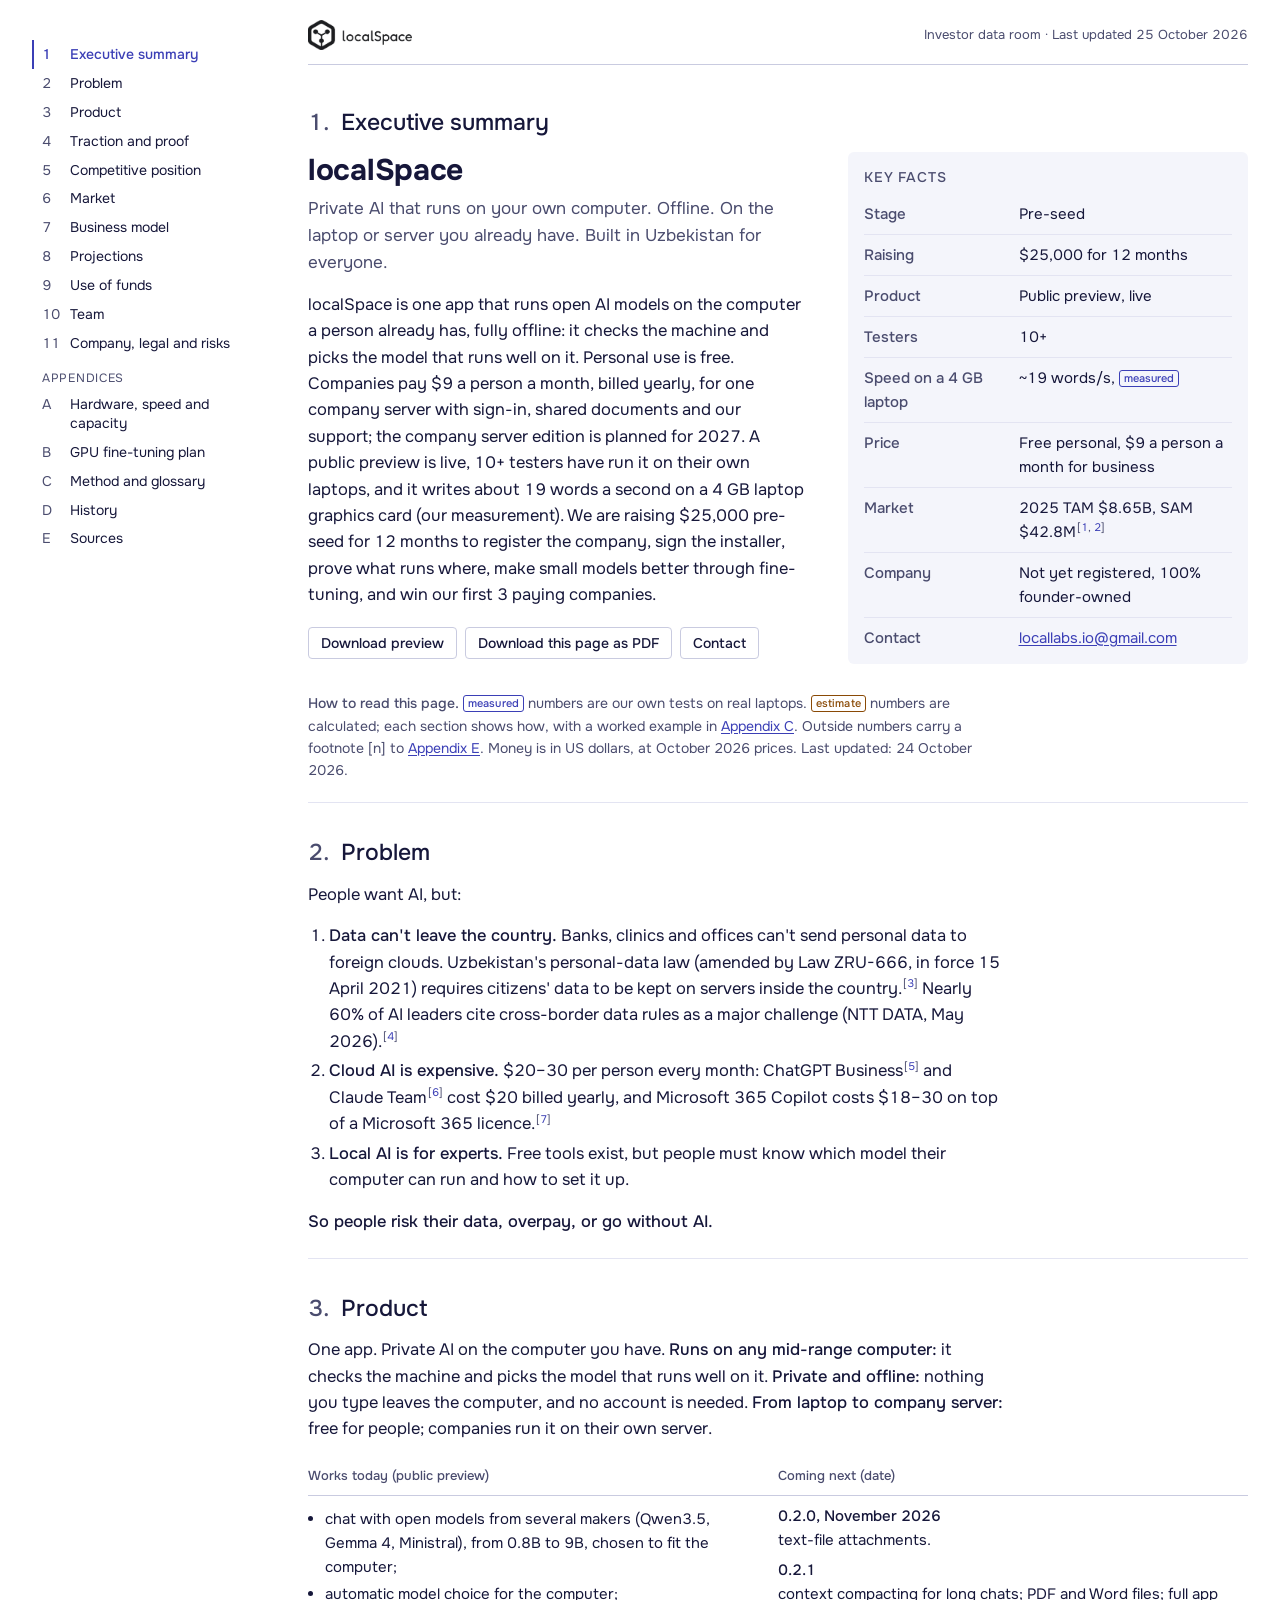
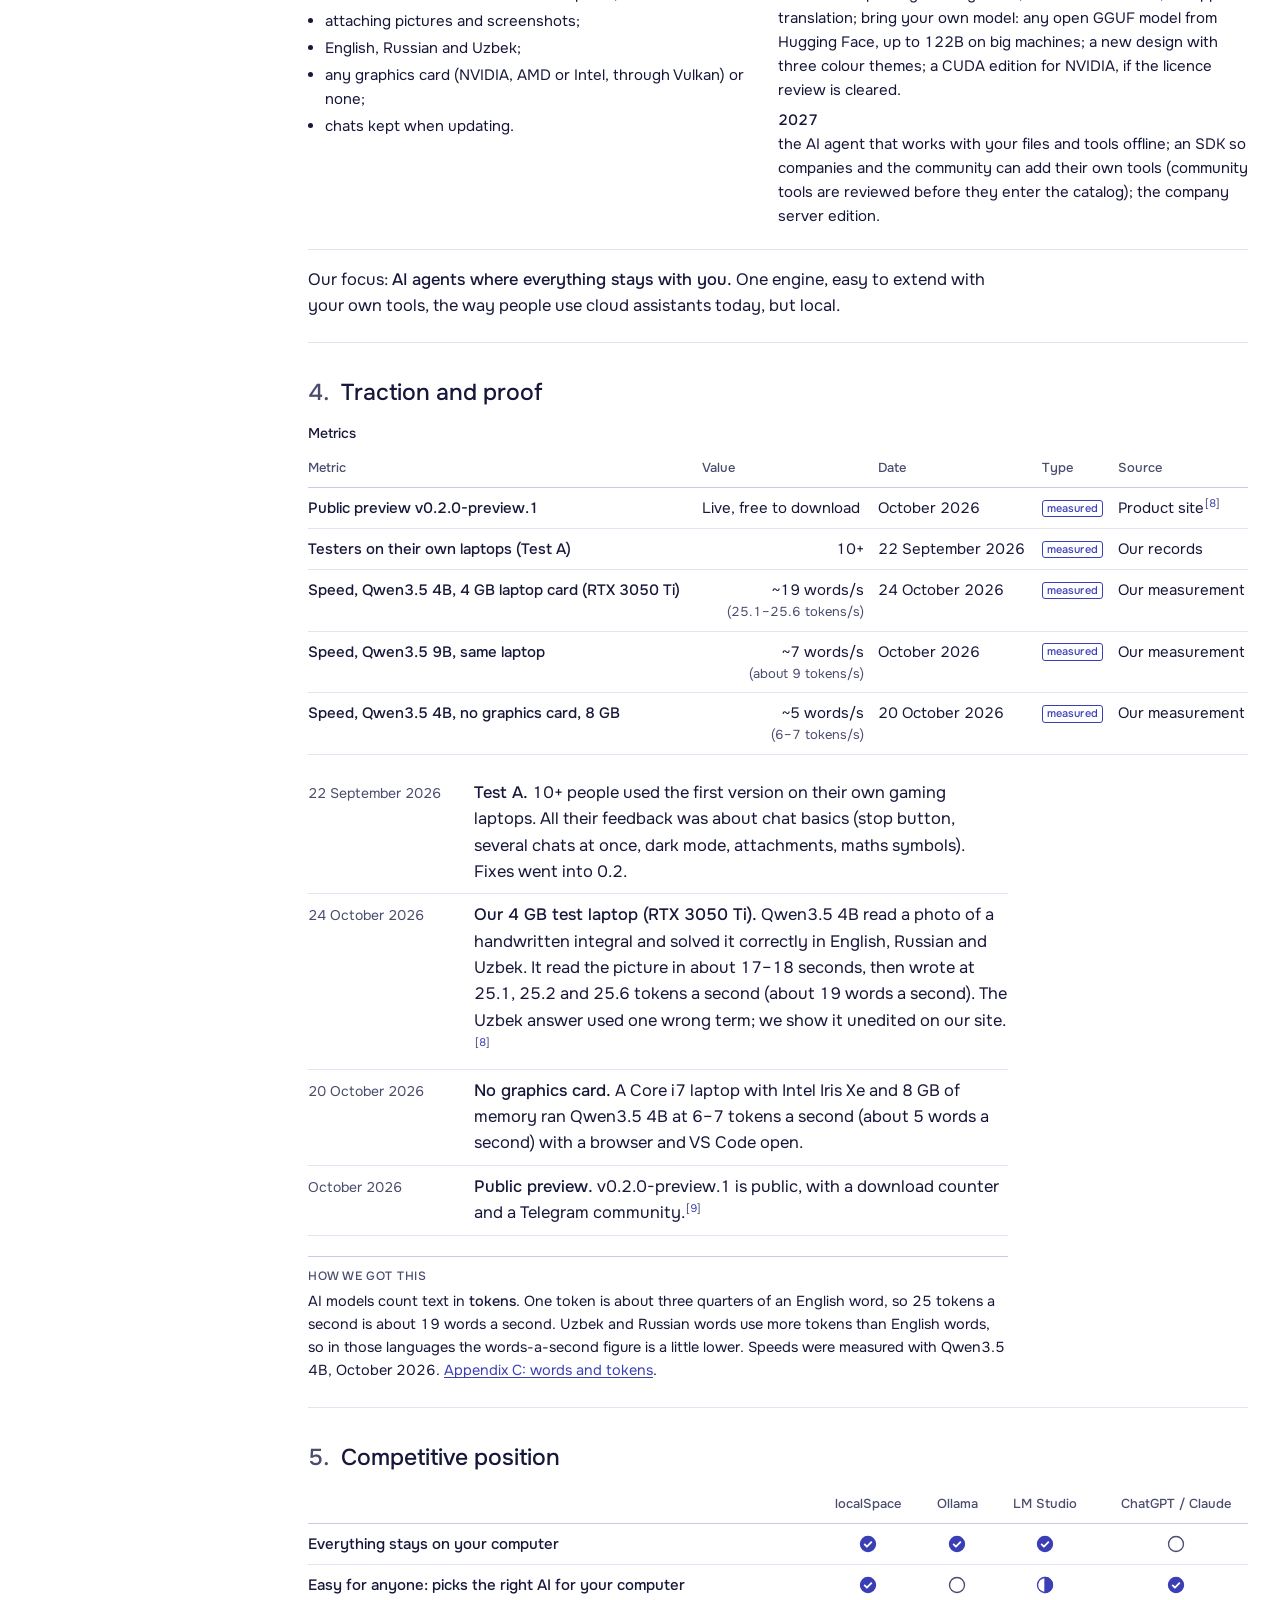
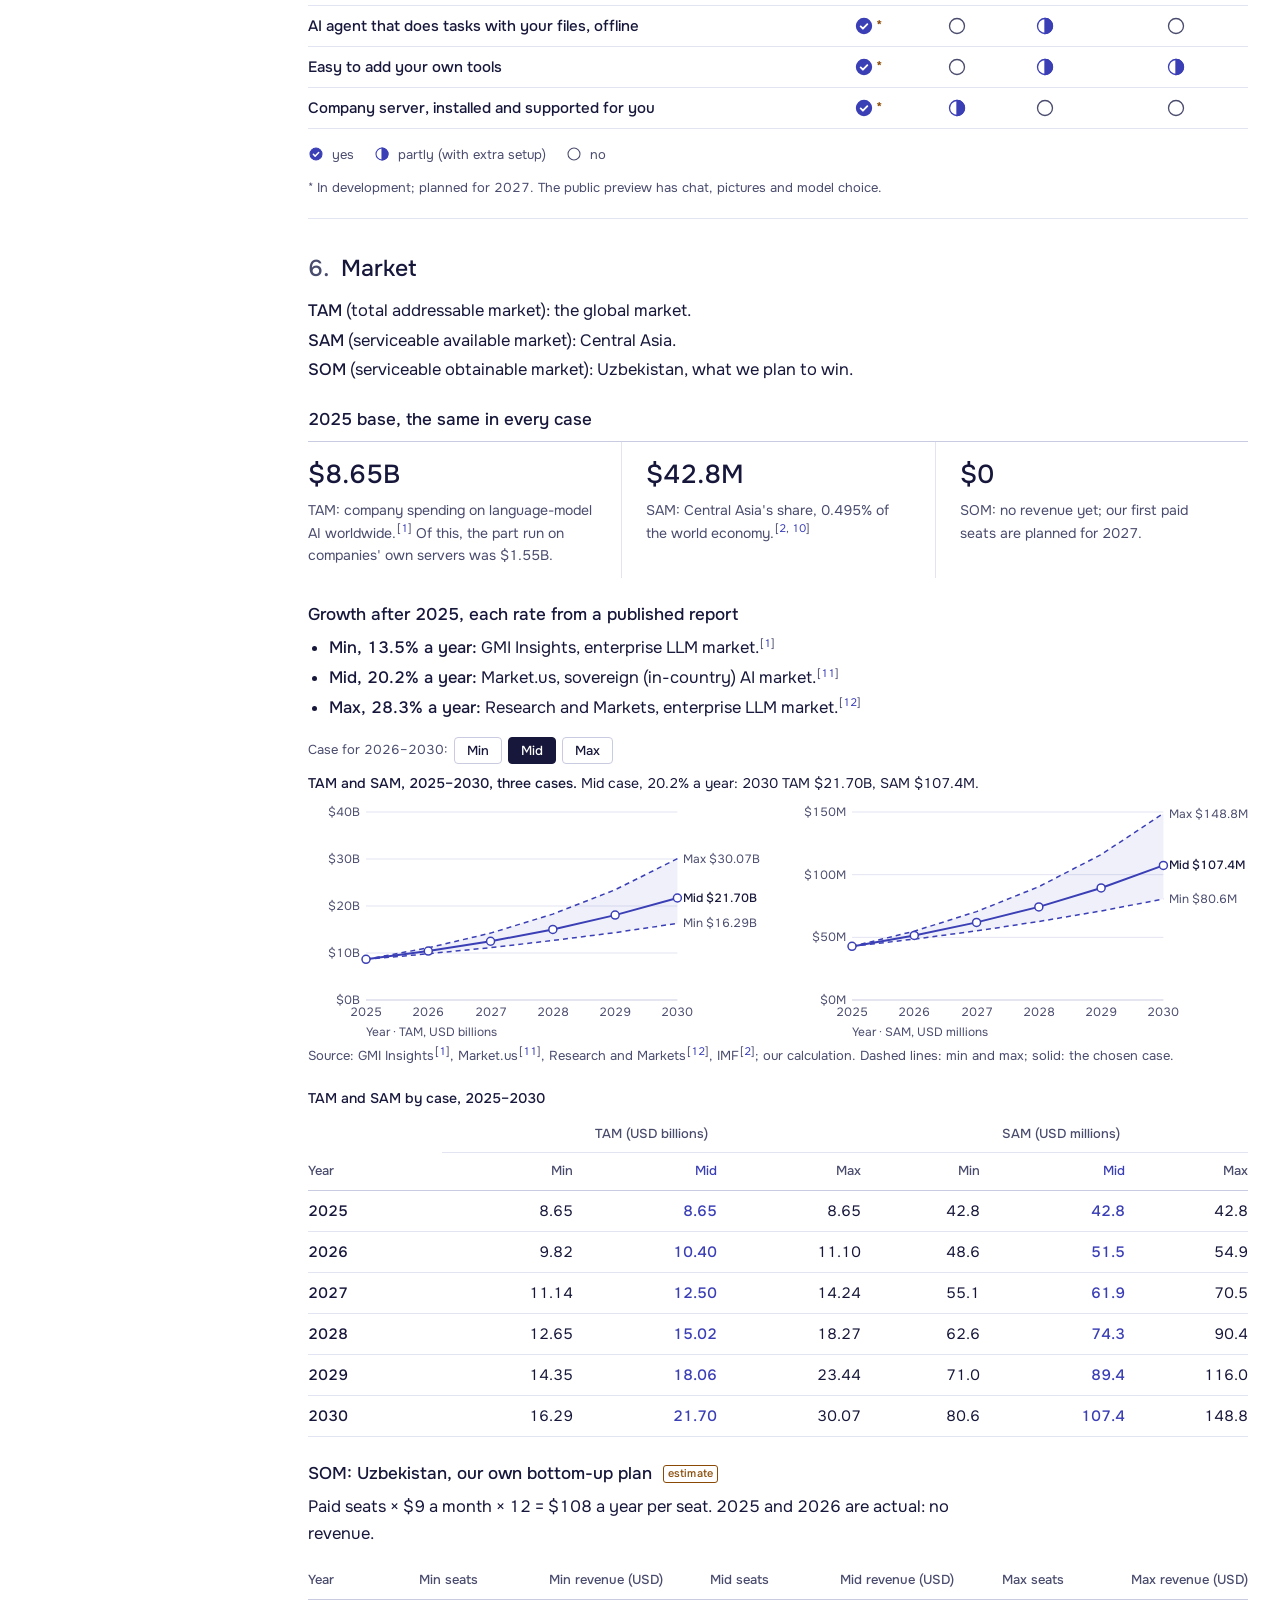
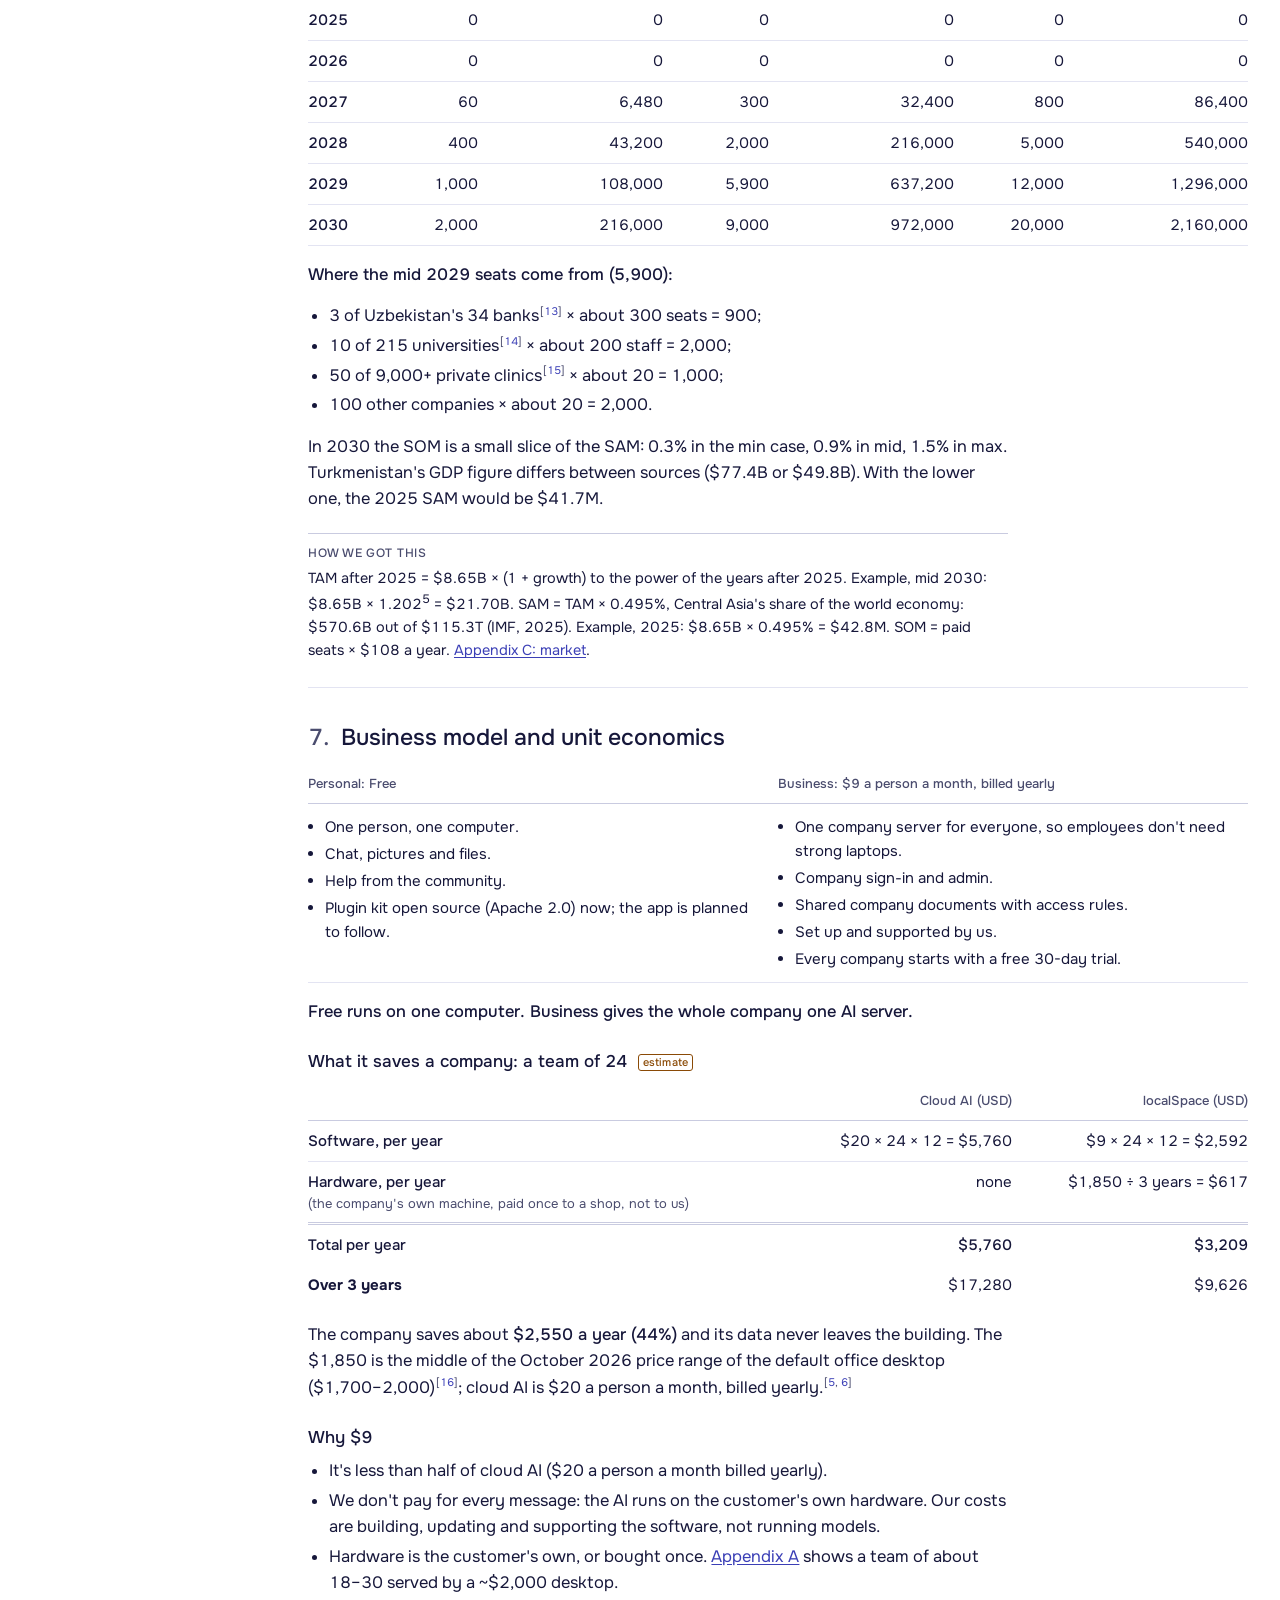
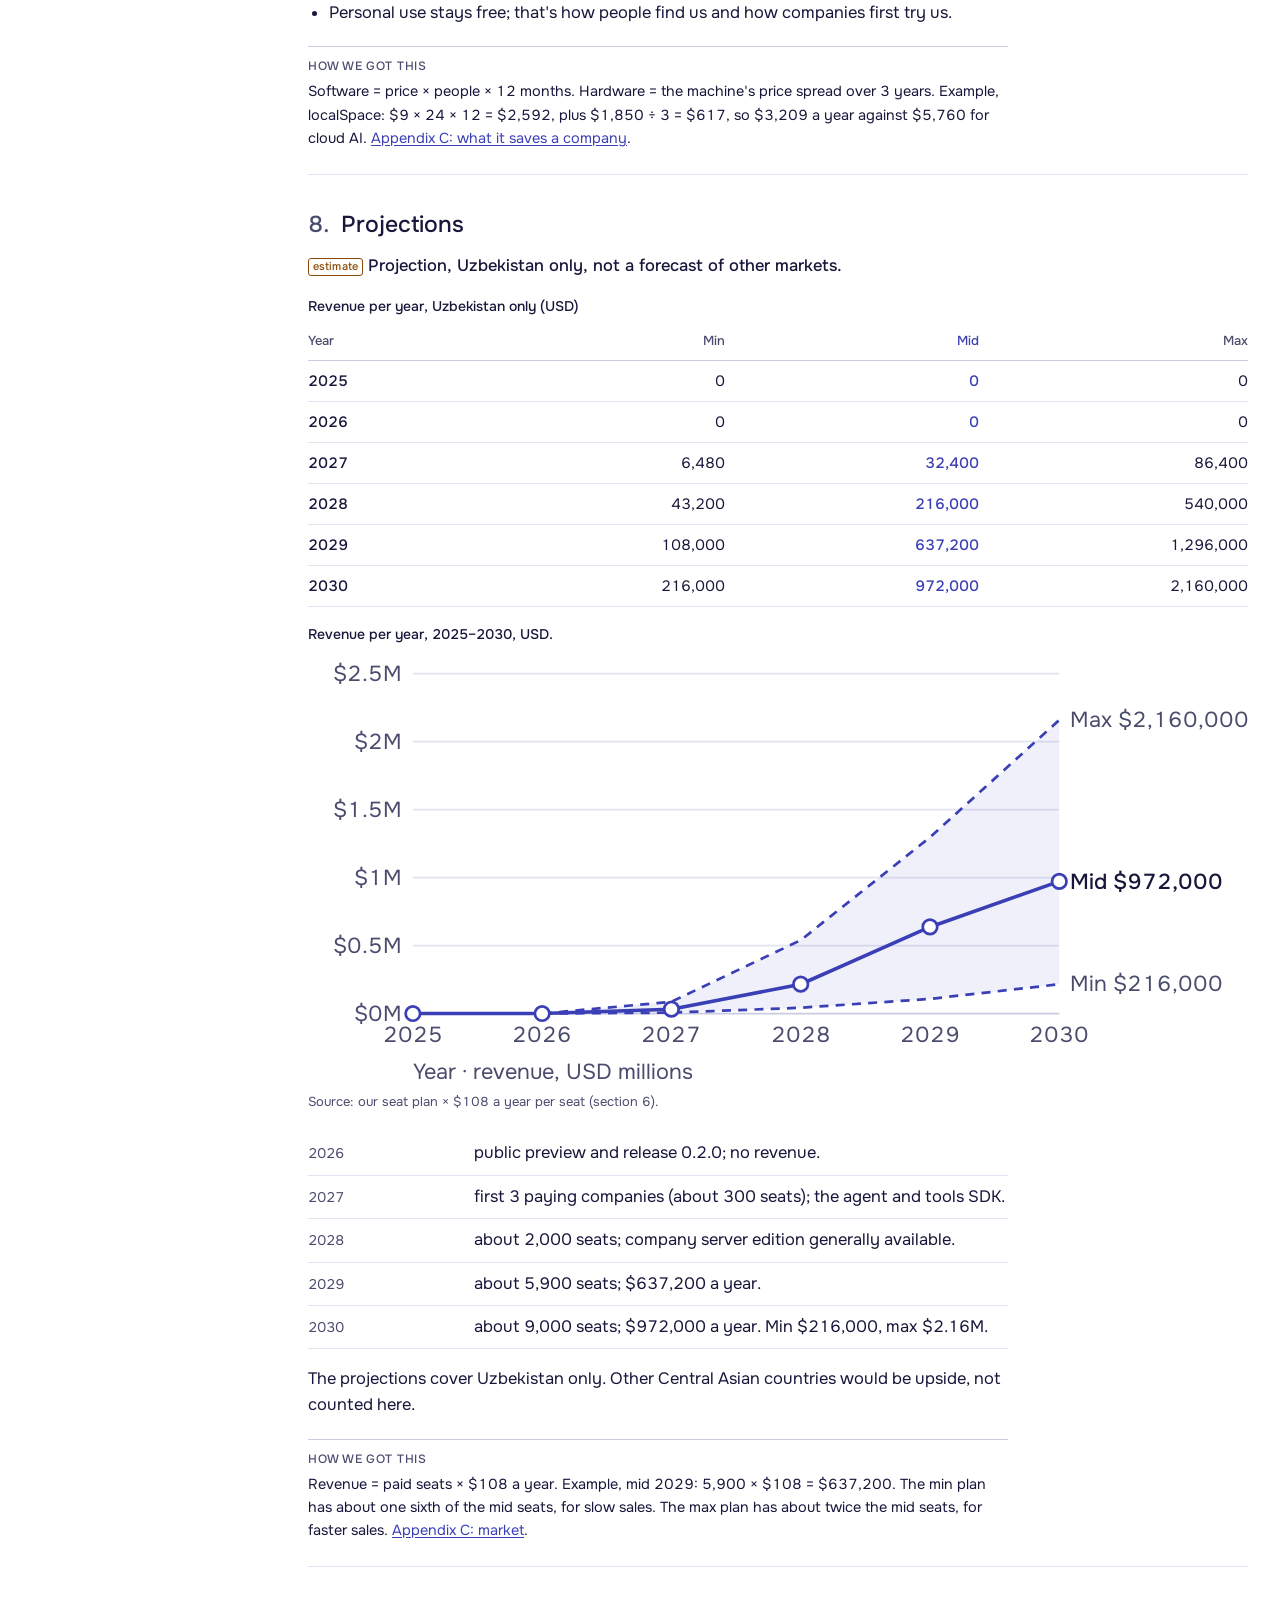
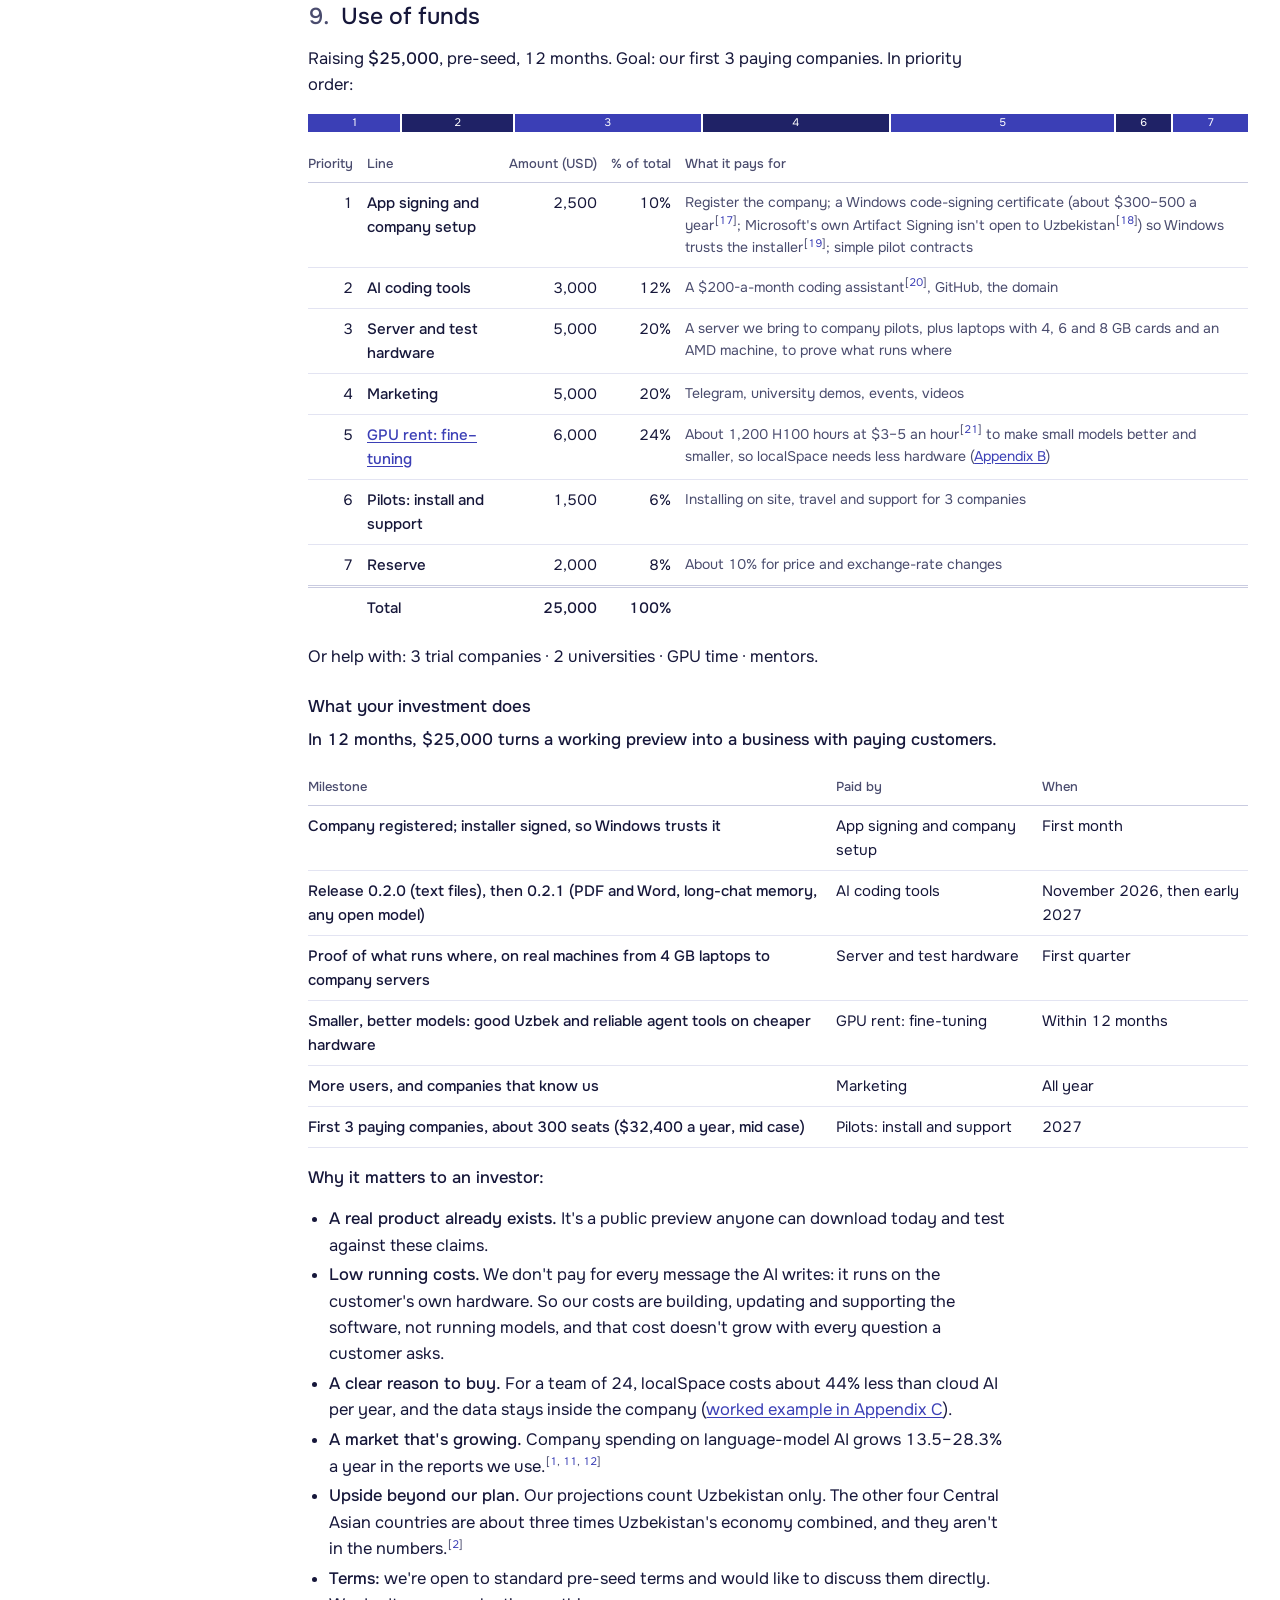
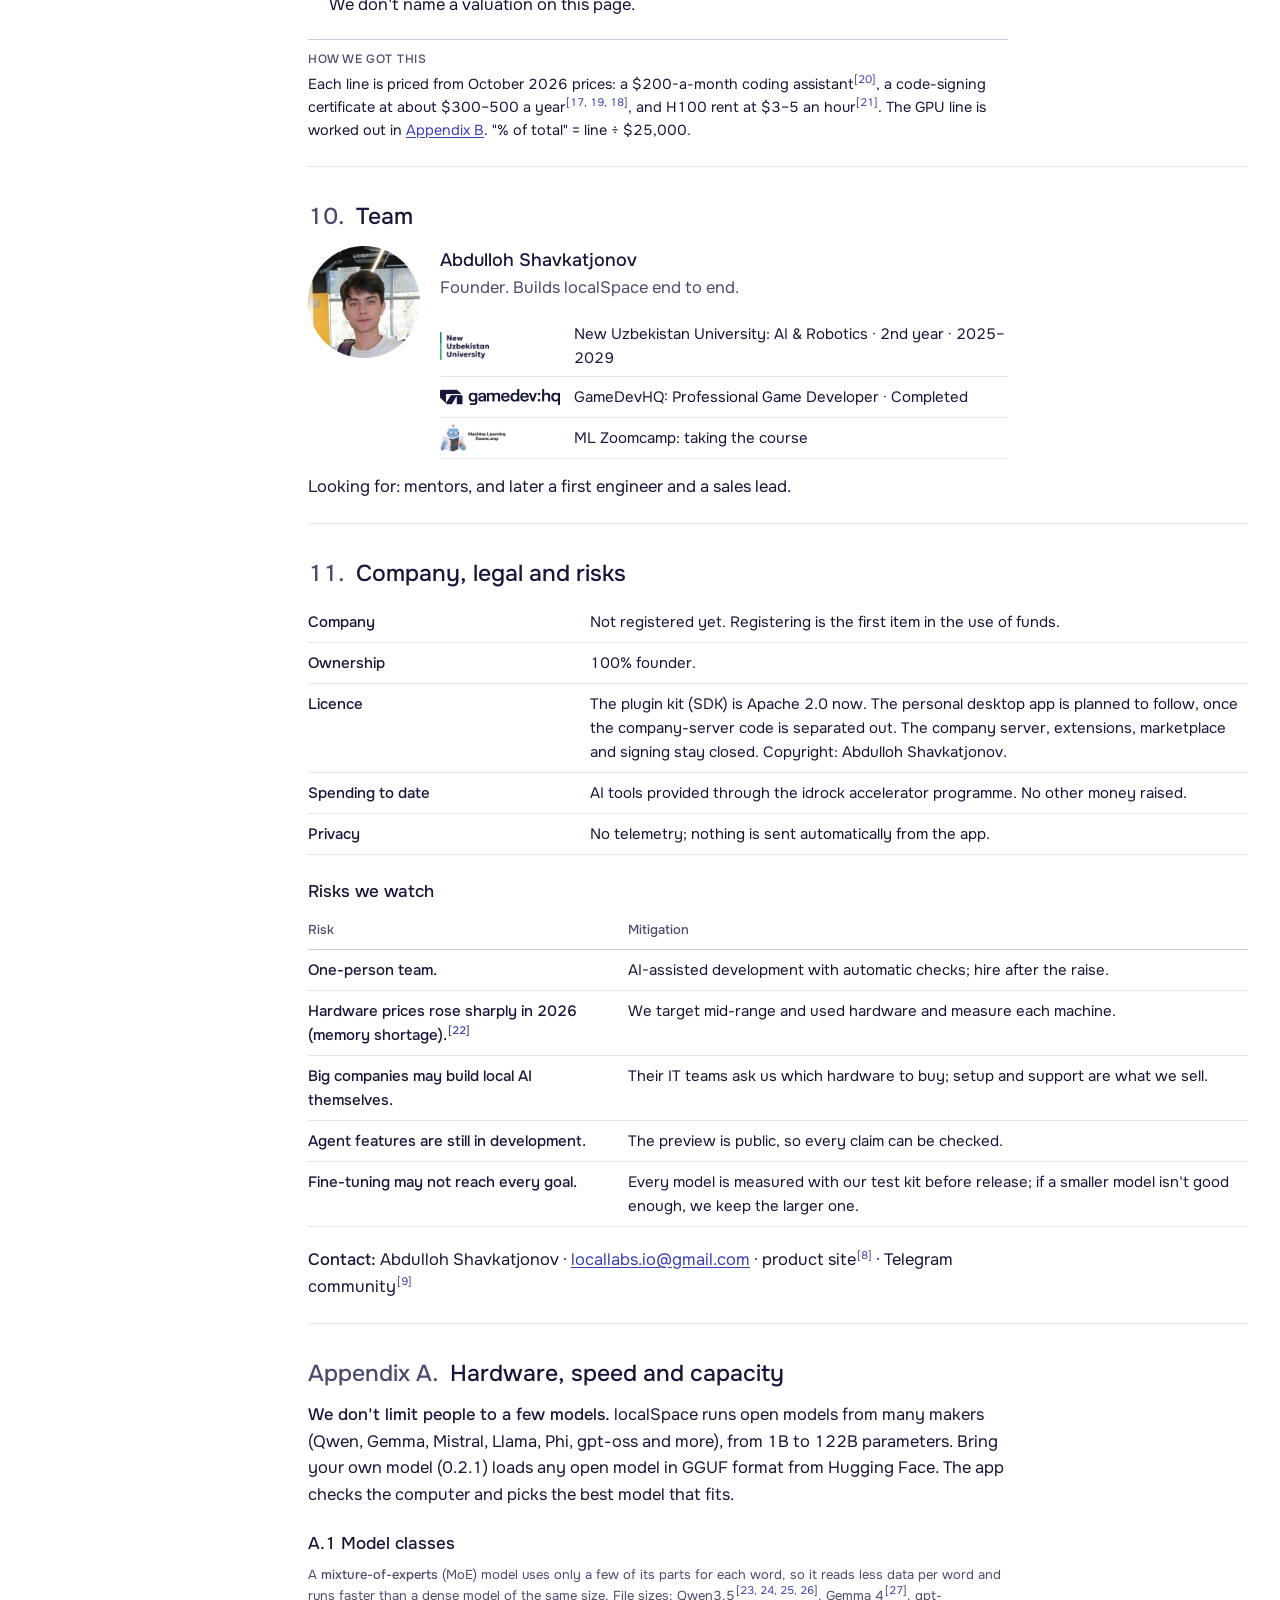
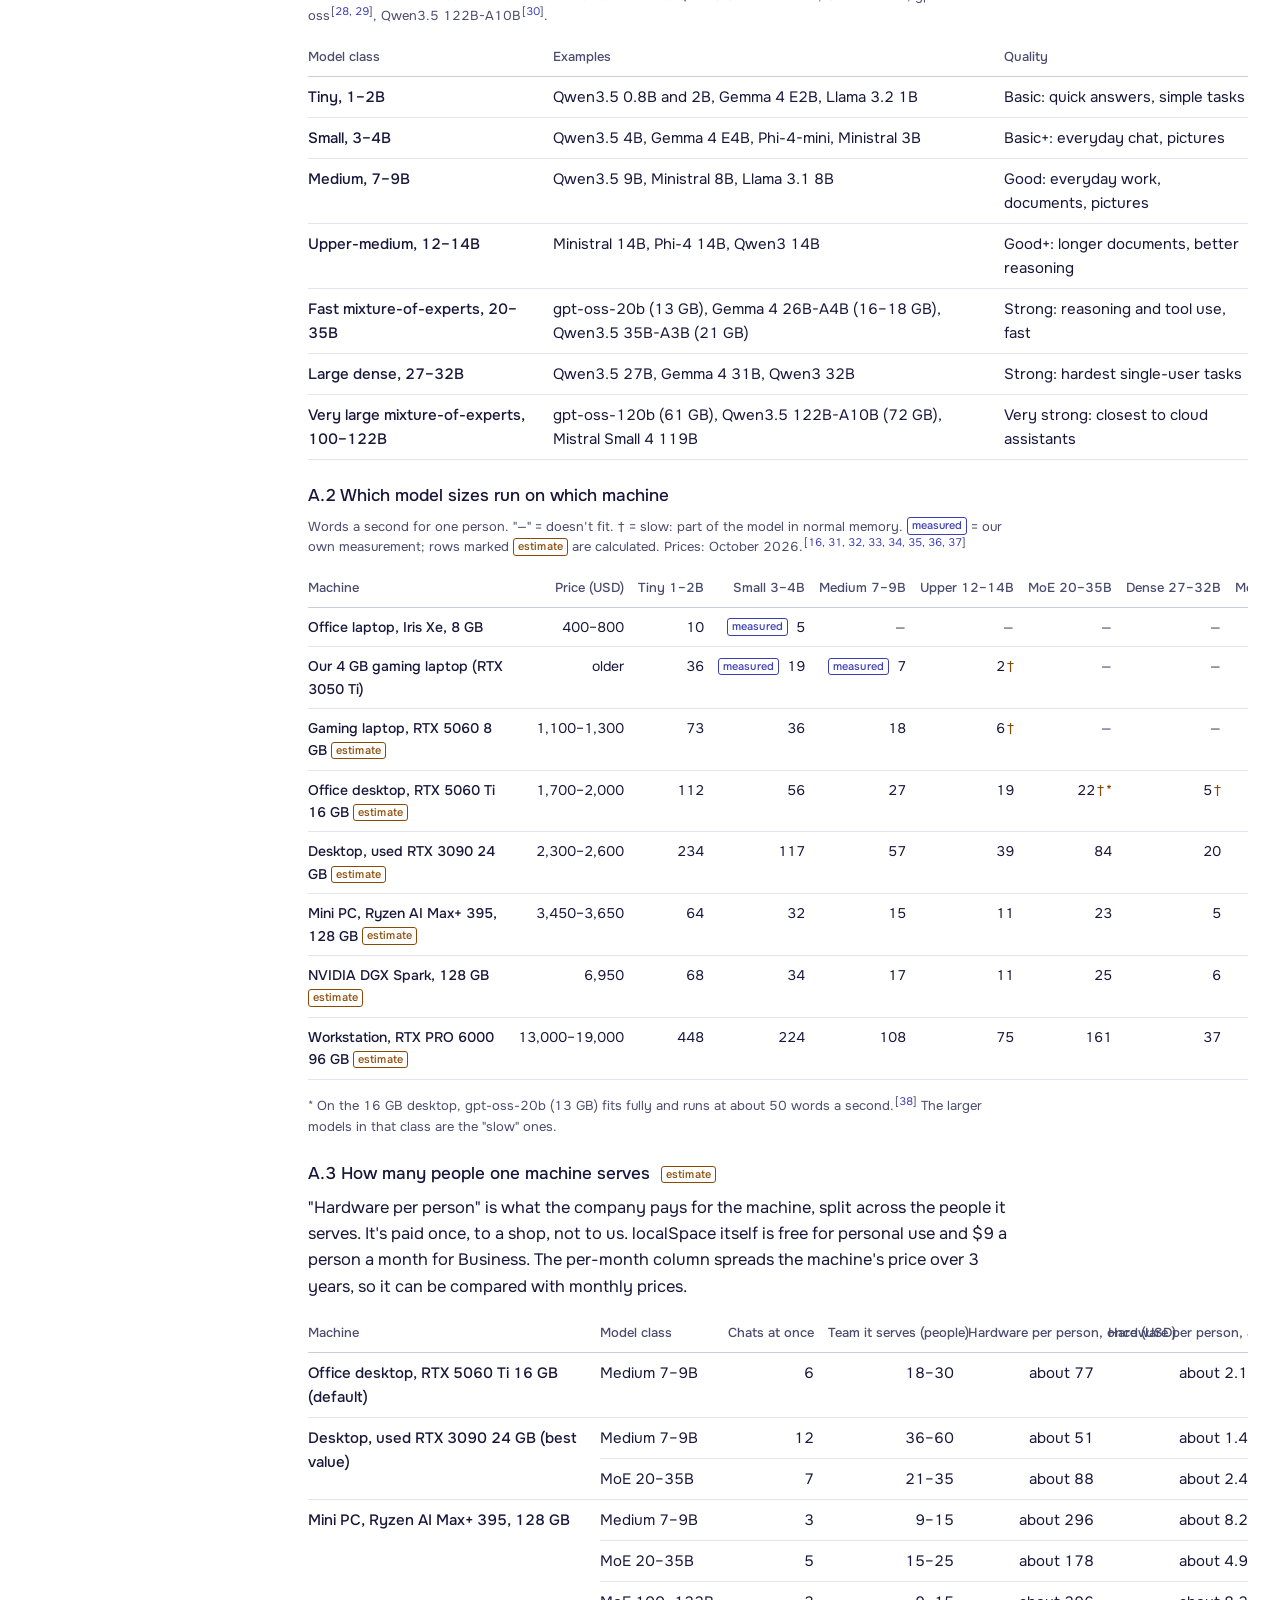
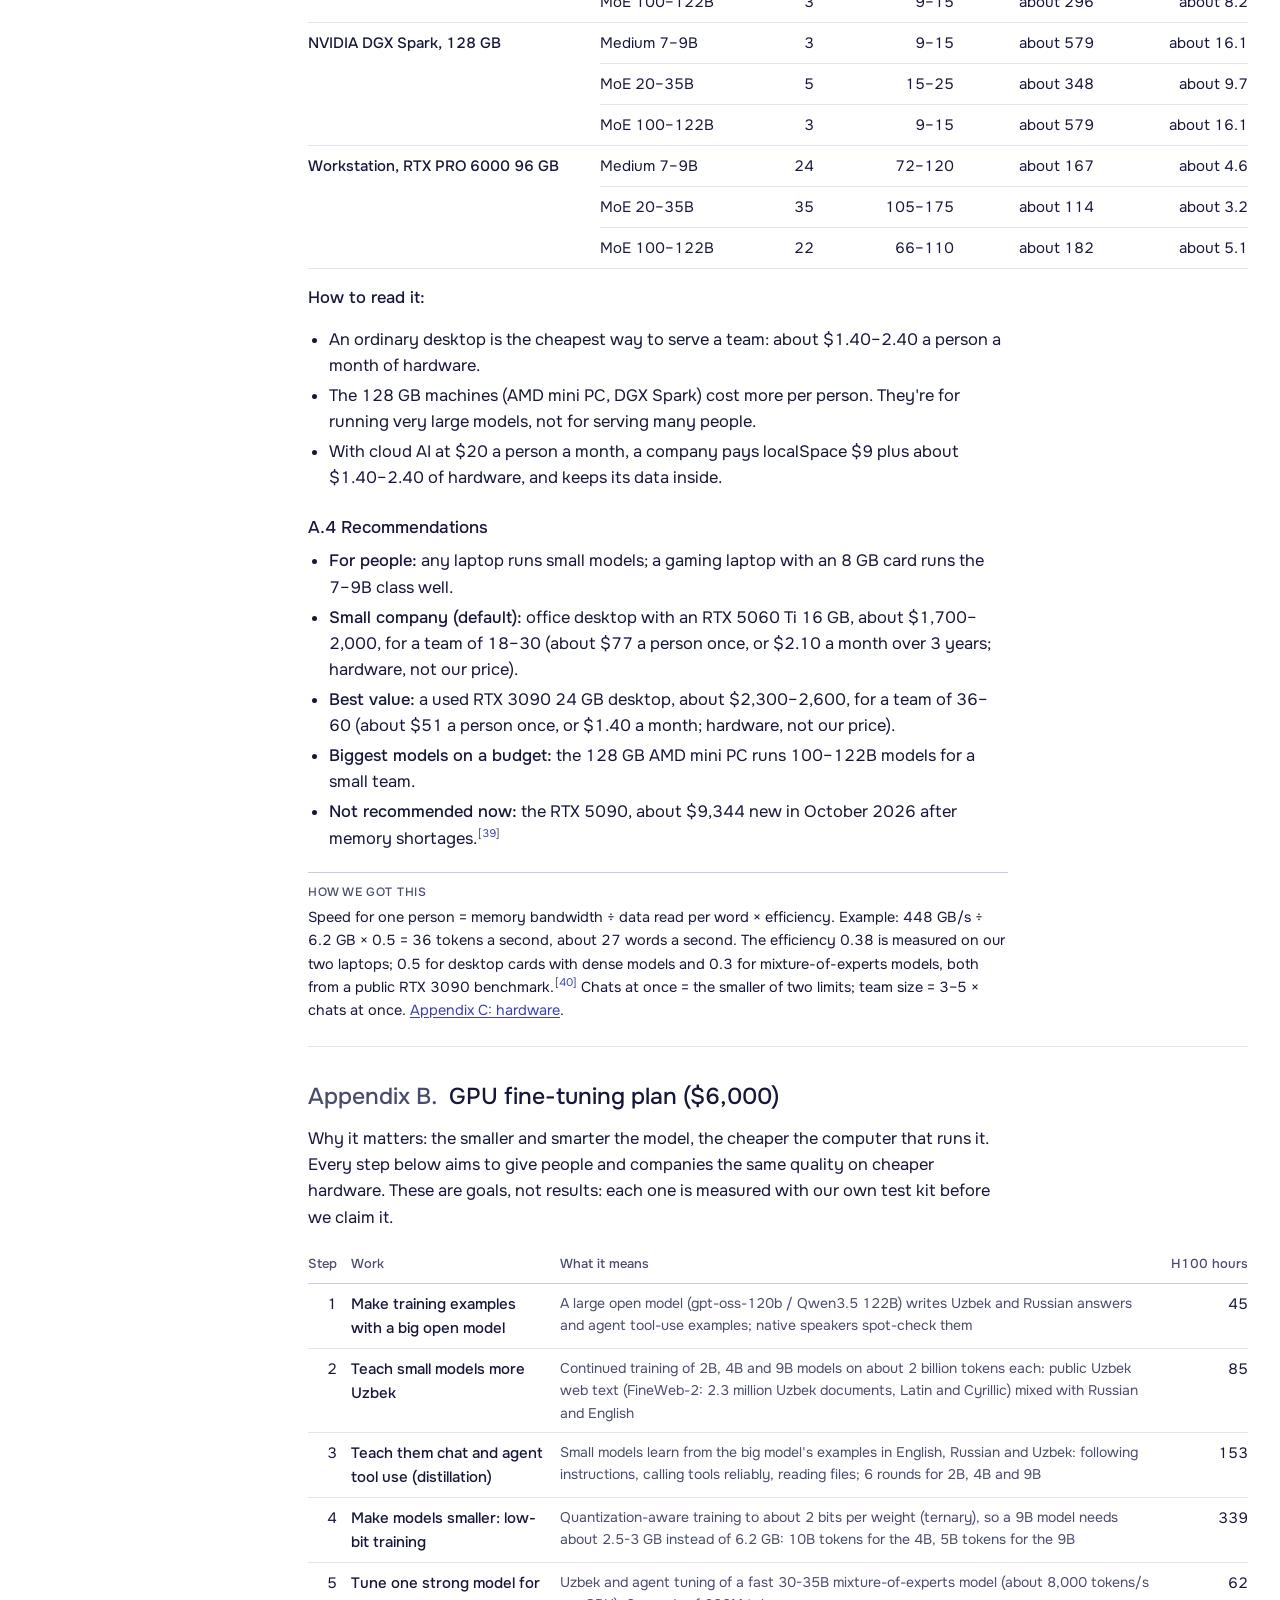
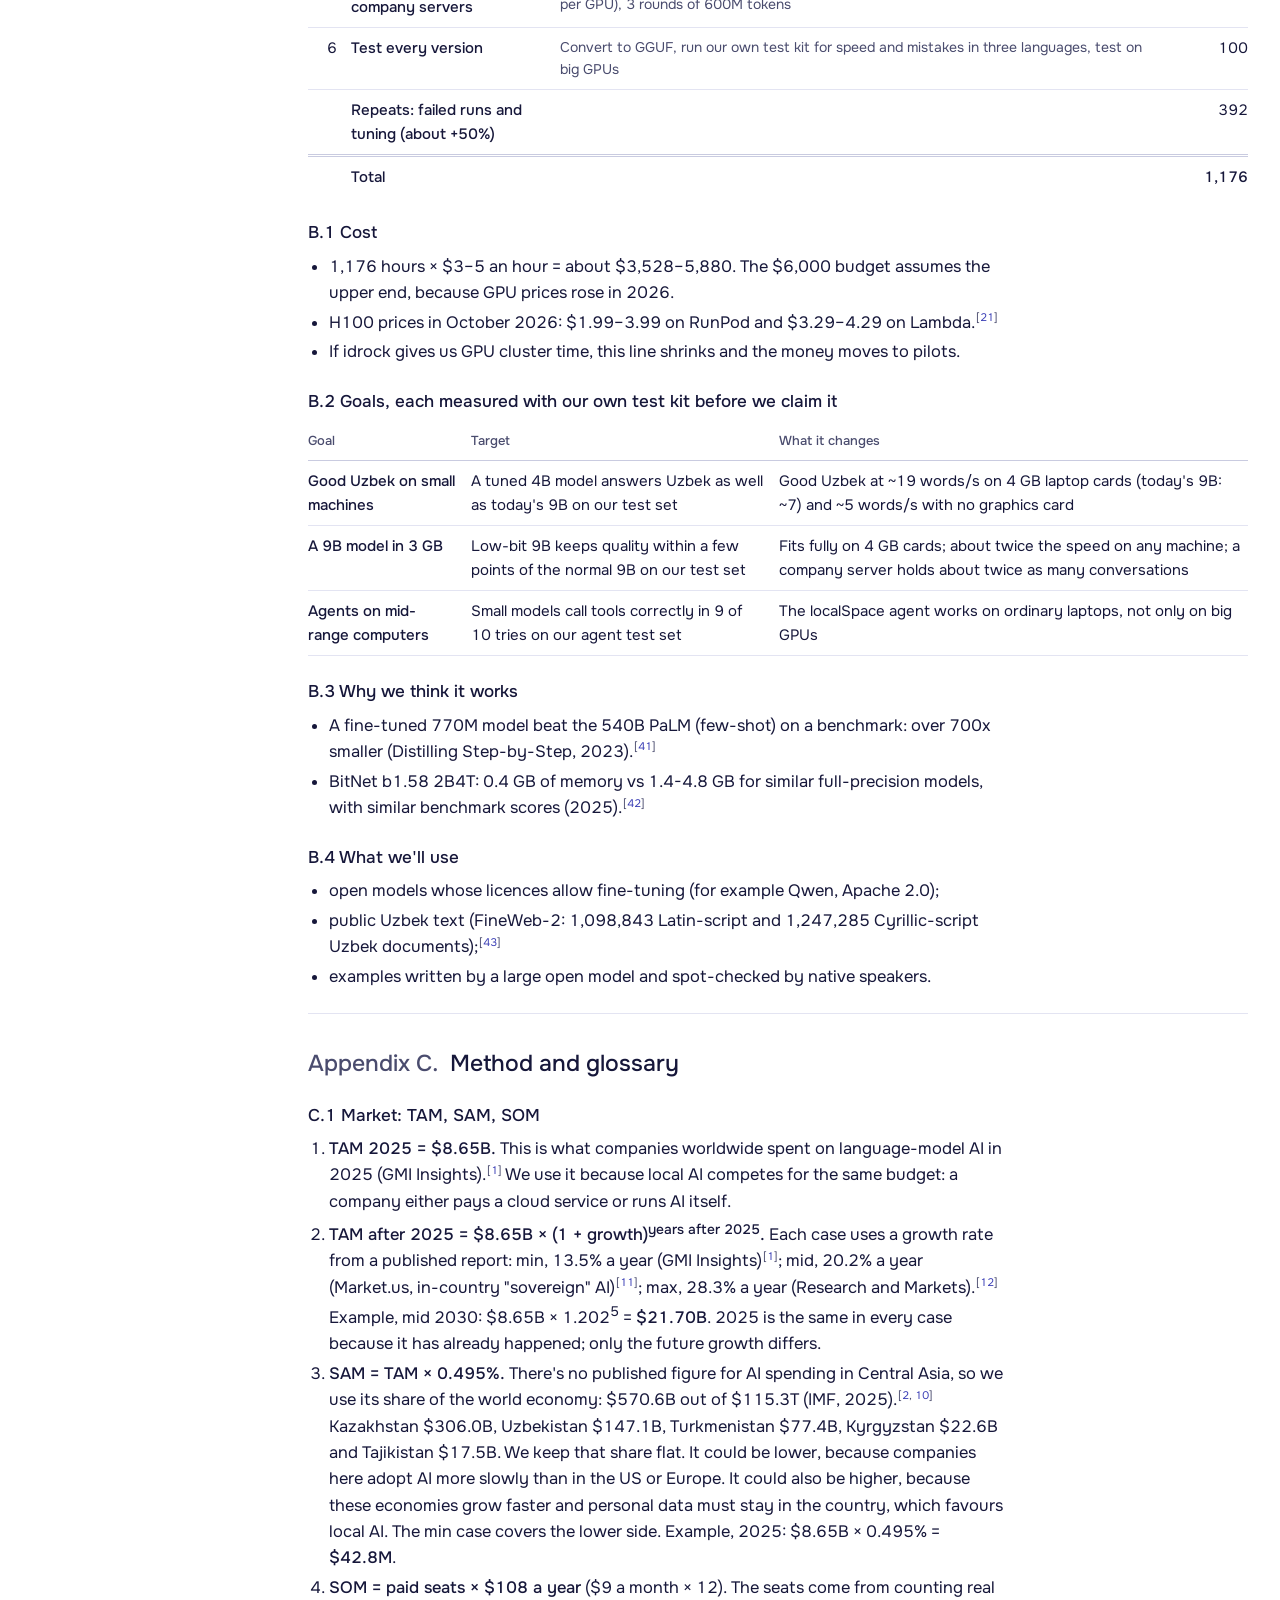
==== commit 35b1fdc1: "fix: the licence wording: only the plugin kit is Apache 2.0 now; the app is planned to follow Co-Aut" ====
--- a/index.html
+++ b/index.html
@@ -49,7 +49,7 @@
 
 <header class="mast">
   <img class="logo" src="assets/img/logo.png" alt="localSpace" width="124" height="36">
-  <p>Investor data room · Last updated <time datetime="2026-10-24">24 October 2026</time></p>
+  <p>Investor data room · Last updated <time datetime="2026-10-25">25 October 2026</time></p>
 </header>
 
 <!-- 1 -->
@@ -262,7 +262,7 @@
           <li>One person, one computer.</li>
           <li>Chat, pictures and files.</li>
           <li>Help from the community.</li>
-          <li>Open source (Apache 2.0).</li>
+          <li>Plugin kit open source (Apache 2.0) now; the app is planned to follow.</li>
         </ul></td>
         <td><ul>
           <li>One company server for everyone, so employees don't need strong laptops.</li>
@@ -421,7 +421,7 @@
       <tbody>
         <tr><th scope="row" class="stick">Company</th><td>Not registered yet. Registering is the first item in the use of funds.</td></tr>
         <tr><th scope="row" class="stick">Ownership</th><td>100% founder.</td></tr>
-        <tr><th scope="row" class="stick">Licence</th><td>Apache 2.0 for the personal desktop app and the SDK. The company server, extensions, marketplace and signing stay closed. Copyright: Abdulloh Shavkatjonov.</td></tr>
+        <tr><th scope="row" class="stick">Licence</th><td>The plugin kit (SDK) is Apache 2.0 now. The personal desktop app is planned to follow, once the company-server code is separated out. The company server, extensions, marketplace and signing stay closed. Copyright: Abdulloh Shavkatjonov.</td></tr>
         <tr><th scope="row" class="stick">Spending to date</th><td>AI tools provided through the idrock accelerator programme. No other money raised.</td></tr>
         <tr><th scope="row" class="stick">Privacy</th><td>No telemetry; nothing is sent automatically from the app.</td></tr>
       </tbody>
@@ -680,8 +680,9 @@
         <tr><th scope="row" class="stick">18 October 2026</th><td>Pictures in chat added, after a request from a tester with an RTX 5080.</td></tr>
         <tr><th scope="row" class="stick">20 October 2026</th><td>Ran on a laptop with no graphics card (Iris Xe, 8 GB): 6–7 tokens a second.</td></tr>
         <tr><th scope="row" class="stick">October 2026</th><td>Public preview v0.2.0-preview.1 released. Landing page with a download counter. Telegram community opened.</td></tr>
-        <tr><th scope="row" class="stick">21 October 2026</th><td>Licence decided: Apache 2.0 for the personal app and SDK; the company server stays closed.</td></tr>
+        <tr><th scope="row" class="stick">21 October 2026</th><td>Licence plan decided: Apache 2.0 for the personal app and the plugin kit; the company server stays closed.</td></tr>
         <tr><th scope="row" class="stick">24 October 2026</th><td>Handwritten maths test passed in English, Russian and Uzbek.</td></tr>
+        <tr><th scope="row" class="stick">25 October 2026</th><td>Plugin kit licensed under Apache 2.0; the app is planned to follow.</td></tr>
         <tr><th scope="row" class="stick">11–12 November 2026</th><td>Release 0.2.0 check (planned).</td></tr>
       </tbody>
     </table>
@@ -743,7 +744,7 @@
 </section>
 
 <footer class="foot">
-  <p>localSpace, investor data room, 24 October 2026 · Last updated: <time datetime="2026-10-24">24 October 2026</time></p>
+  <p>localSpace, investor data room, 25 October 2026 · Last updated: <time datetime="2026-10-25">25 October 2026</time></p>
   <p>This page sets no cookies and makes no requests to other sites.</p>
 </footer>
 
--- a/styles.css
+++ b/styles.css
@@ -261,7 +261,7 @@
 @page {
   size: A4;
   margin: 18mm 16mm 20mm;
-  @bottom-left { content: "localSpace, investor data room, 24 October 2026"; font: 8pt Onest, system-ui, sans-serif; color: #4A4C6E; }
+  @bottom-left { content: "localSpace, investor data room, 25 October 2026"; font: 8pt Onest, system-ui, sans-serif; color: #4A4C6E; }
   @bottom-right { content: counter(page) " / " counter(pages); font: 8pt Onest, system-ui, sans-serif; color: #4A4C6E; }
 }
 @media print {
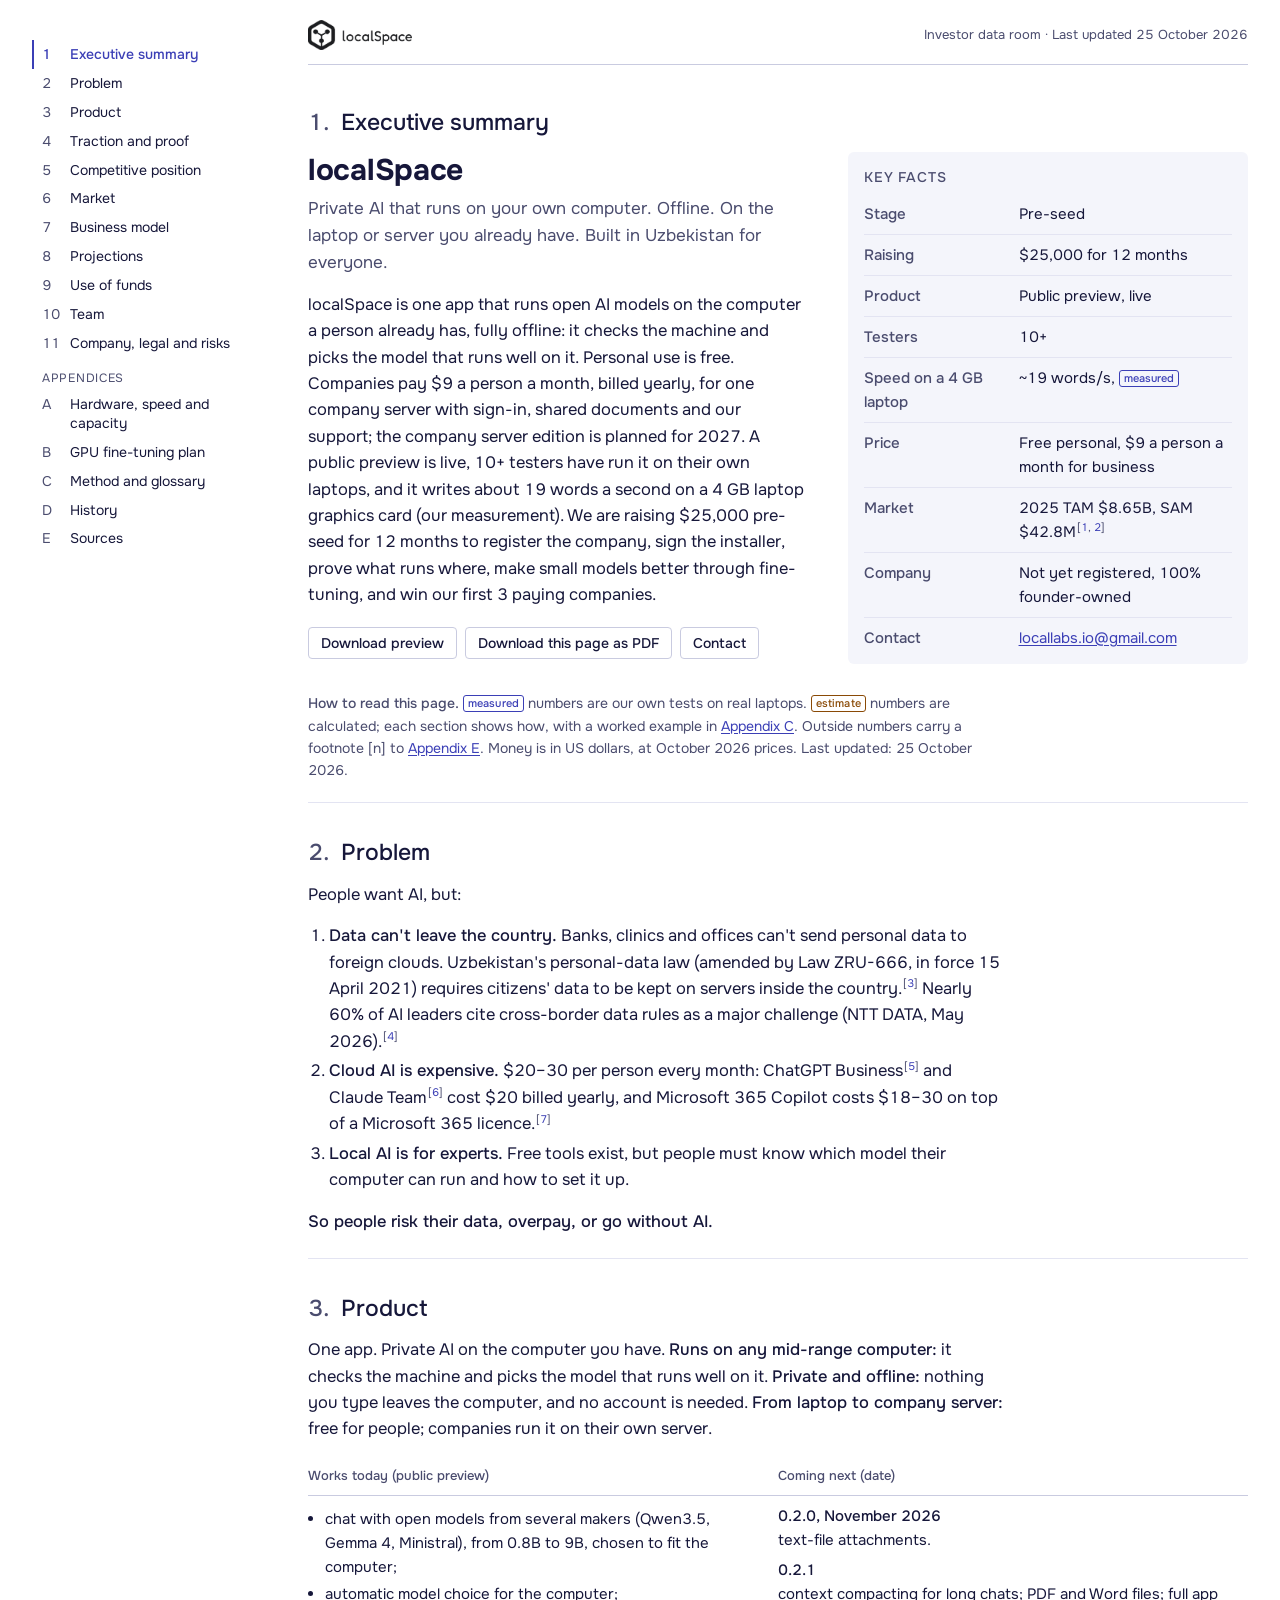
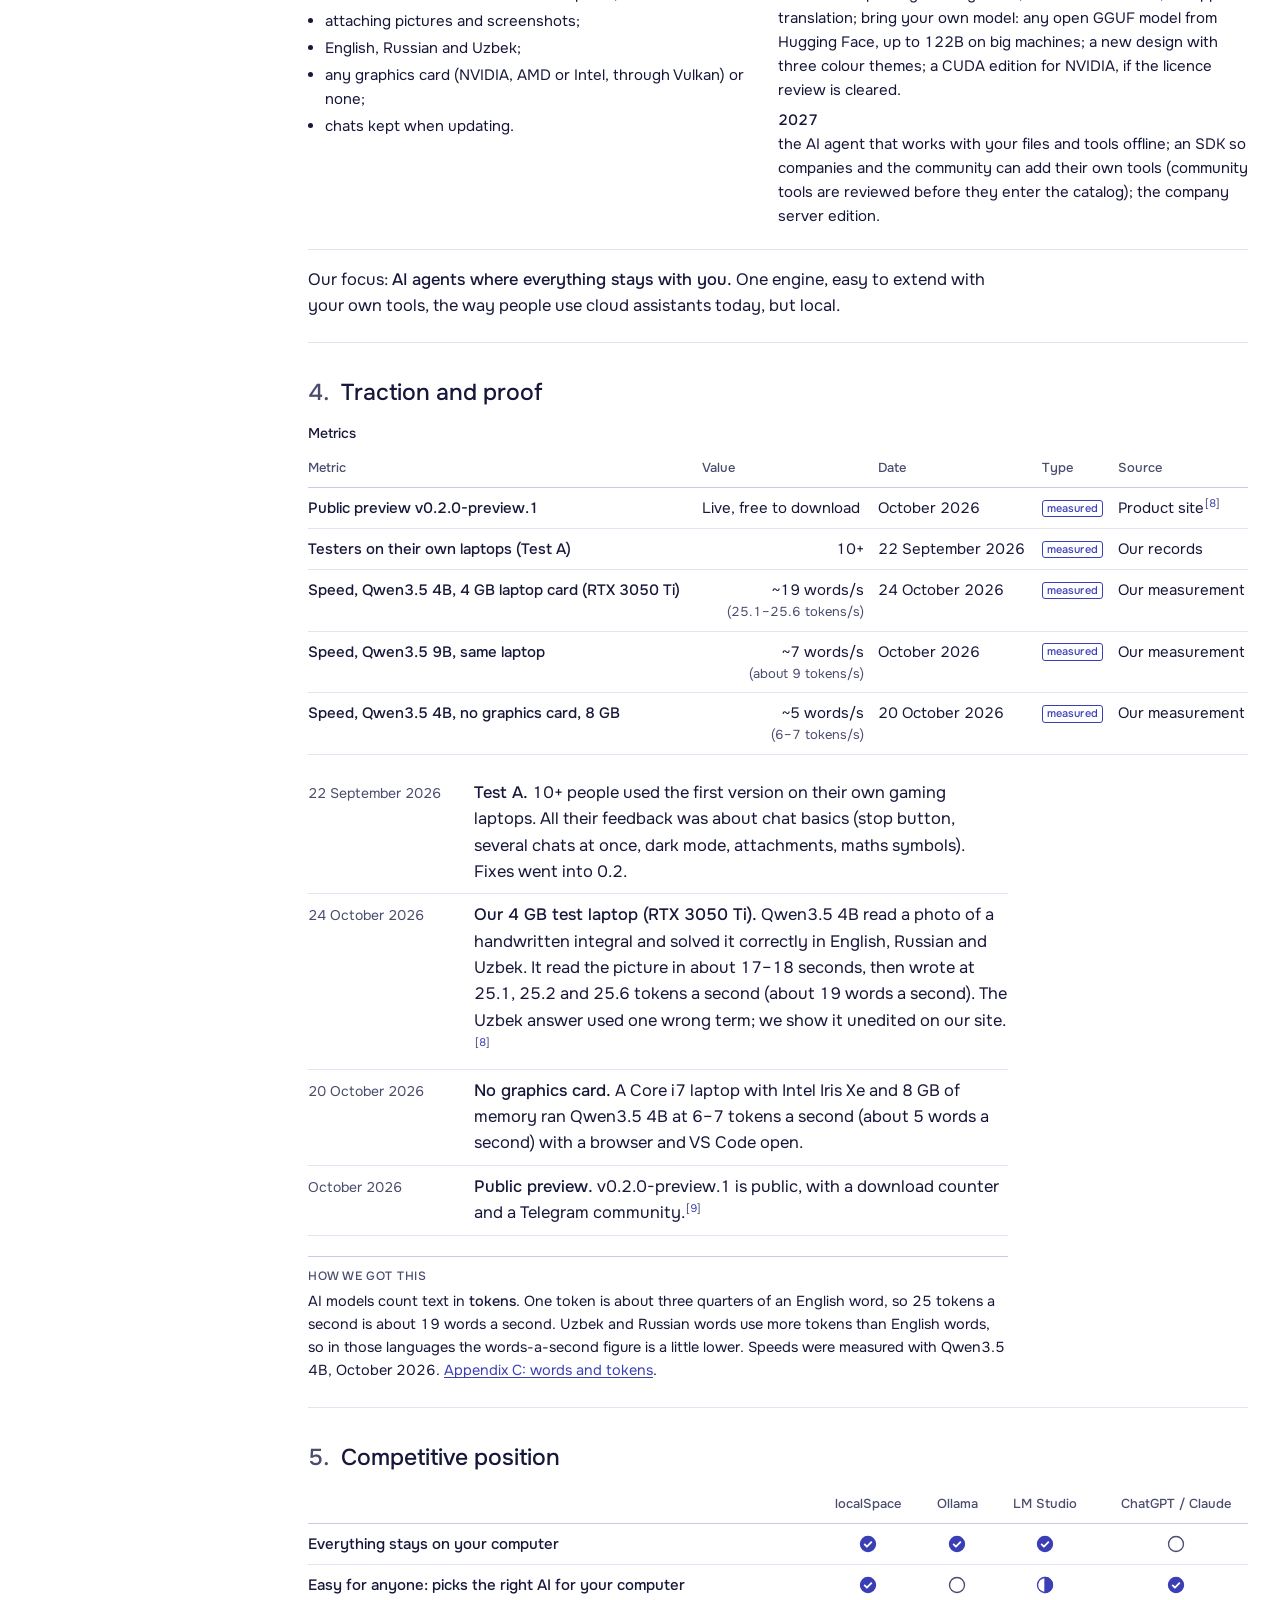
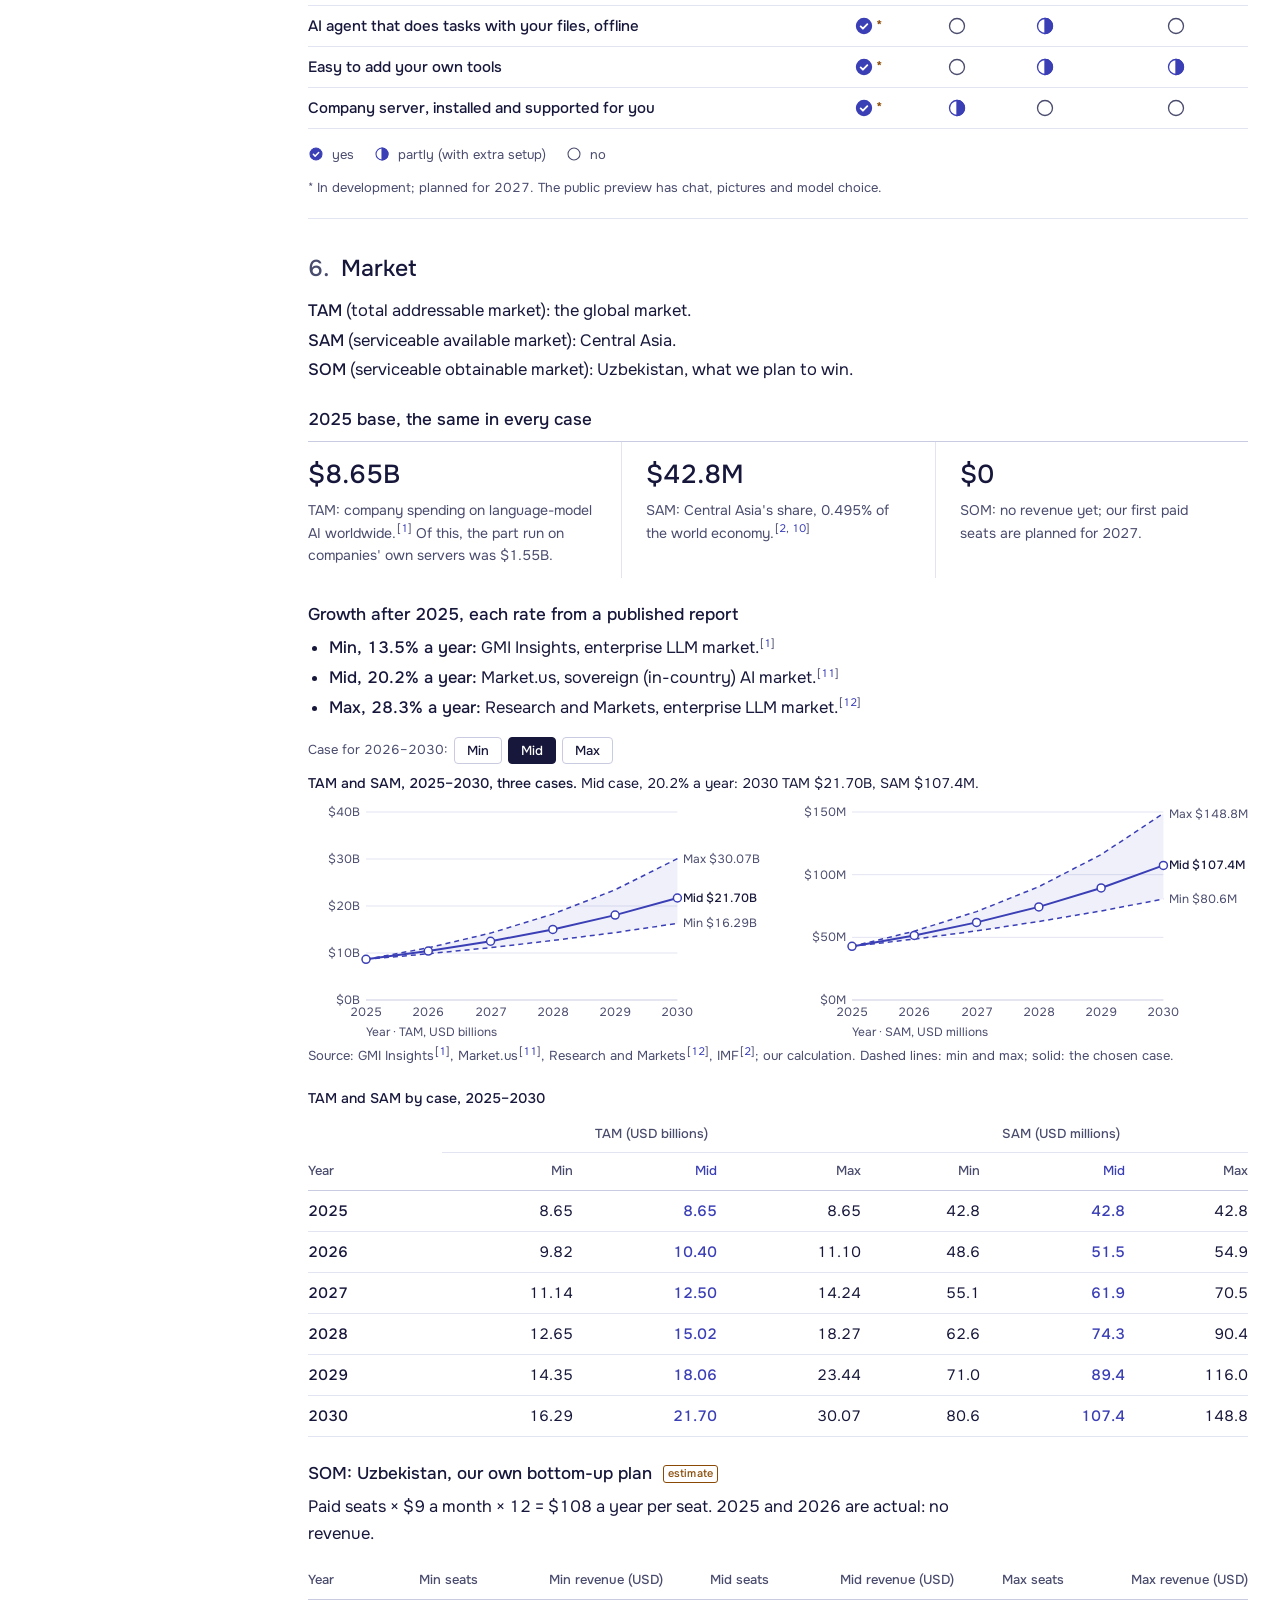
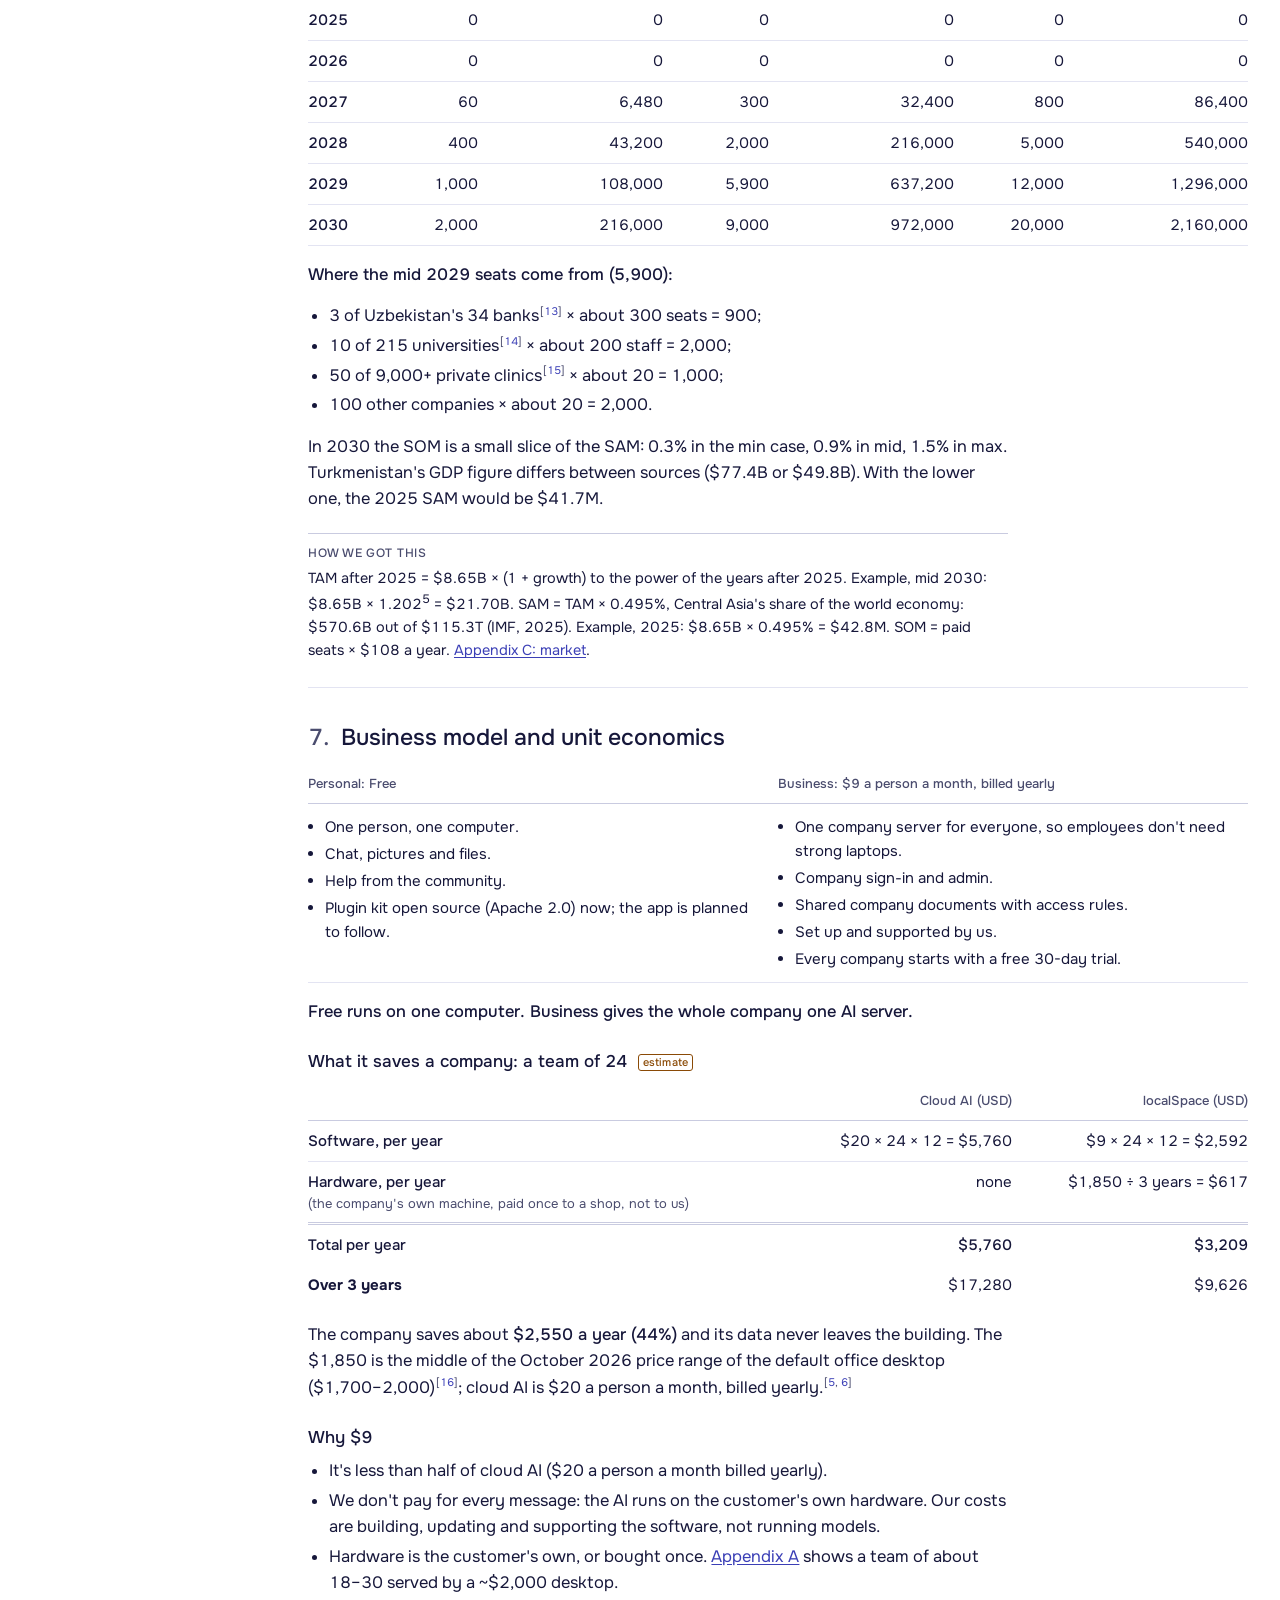
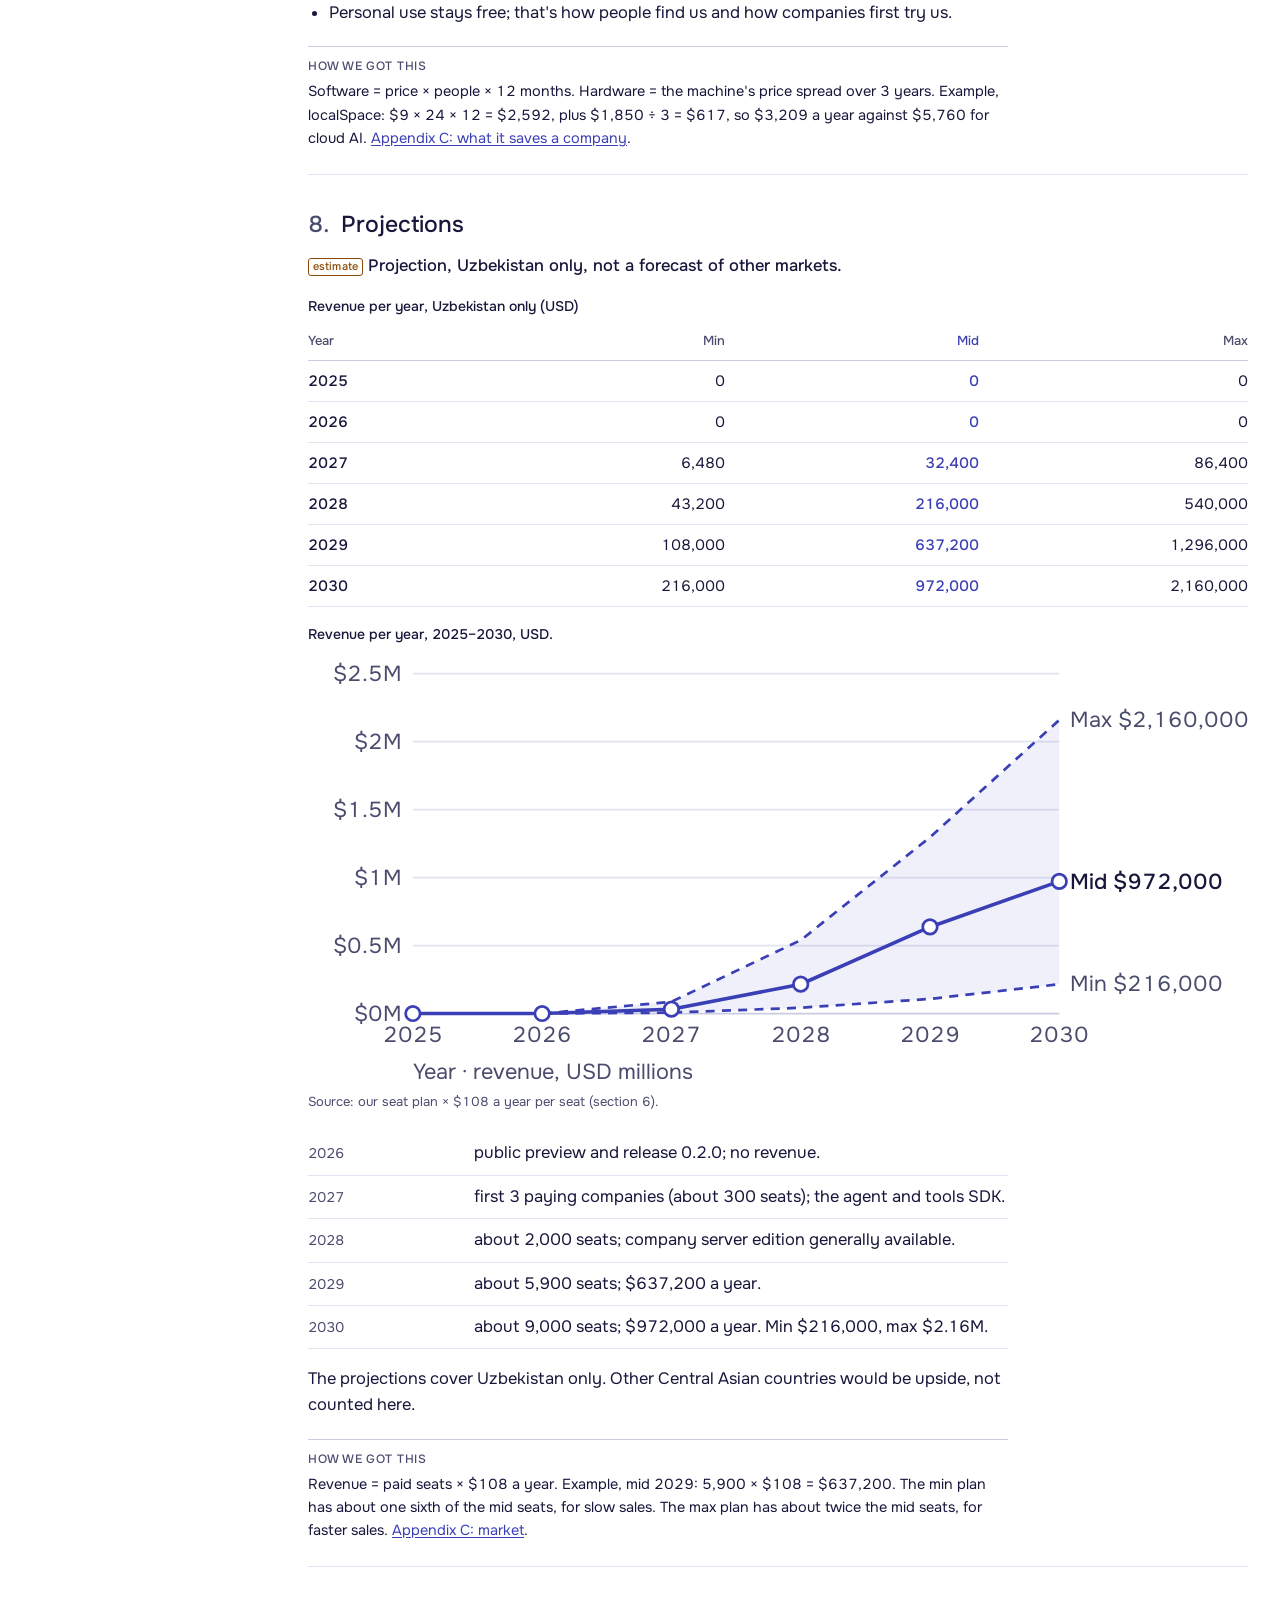
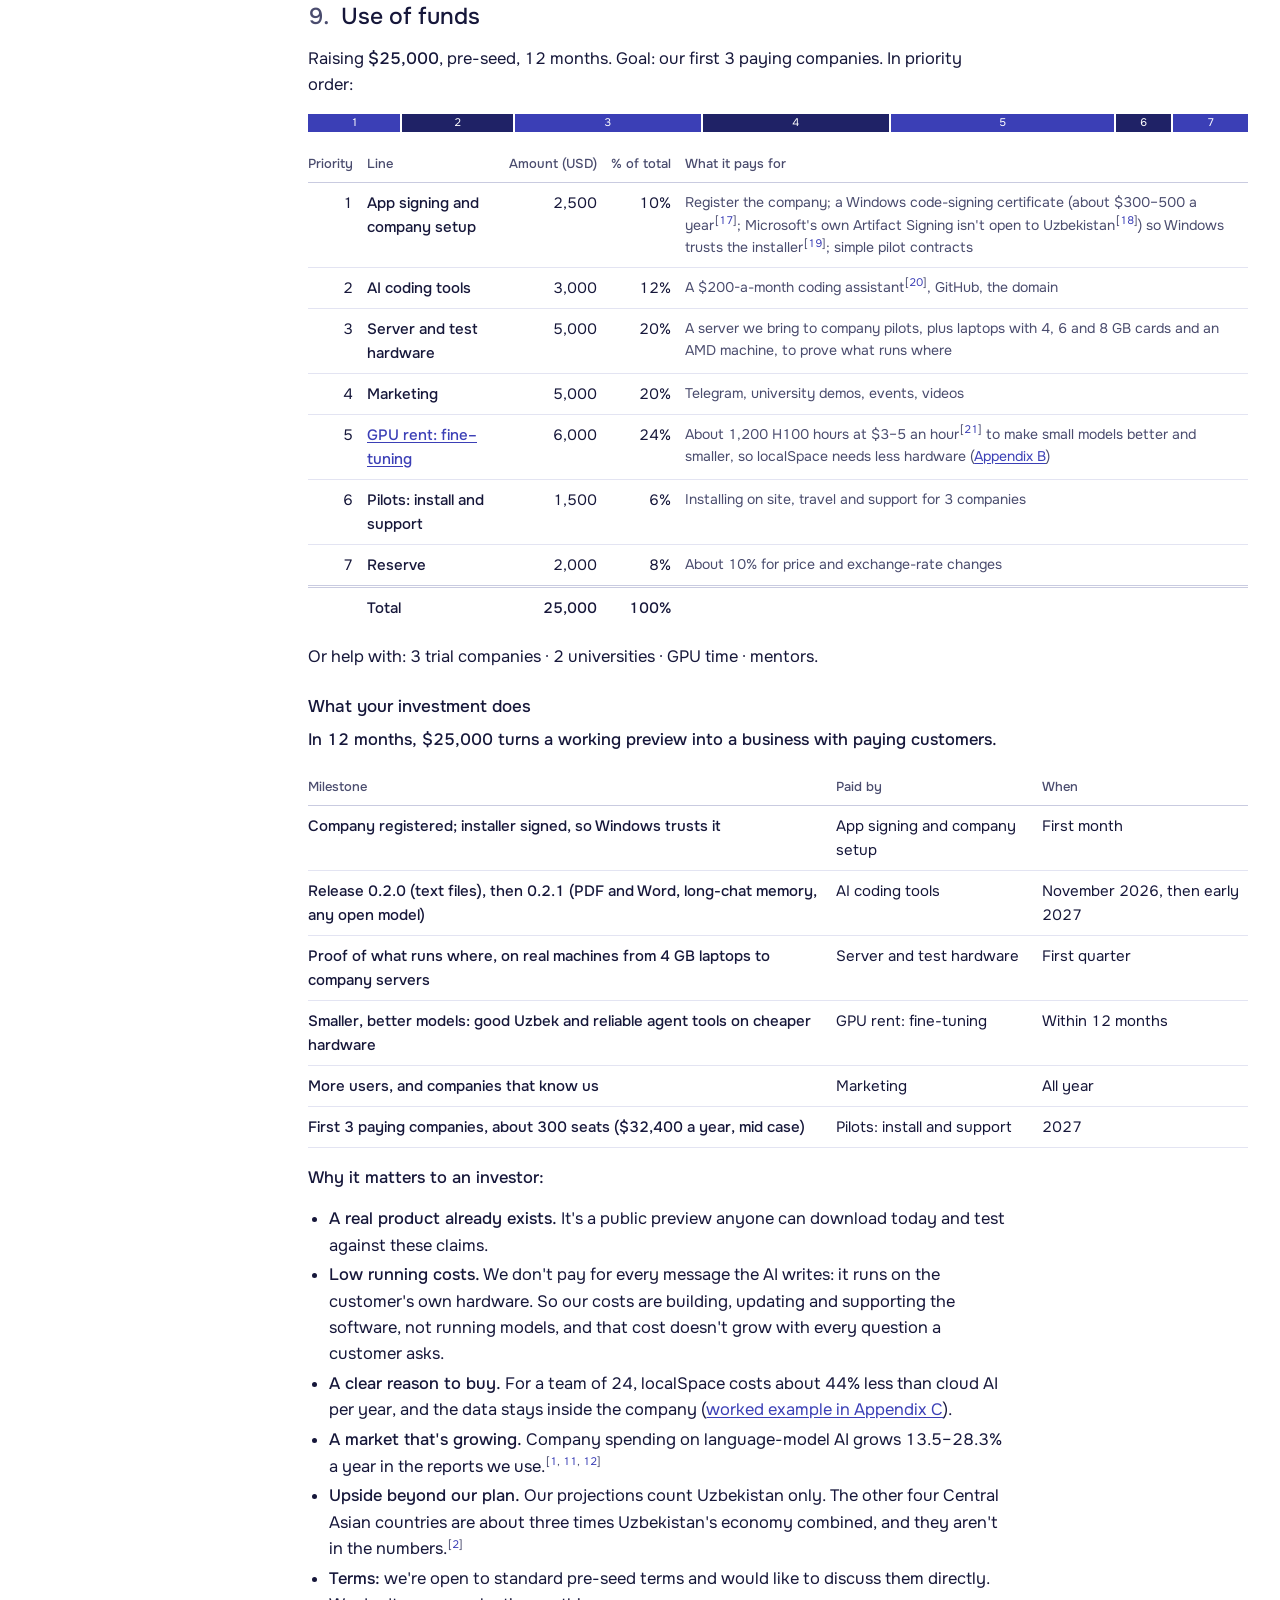
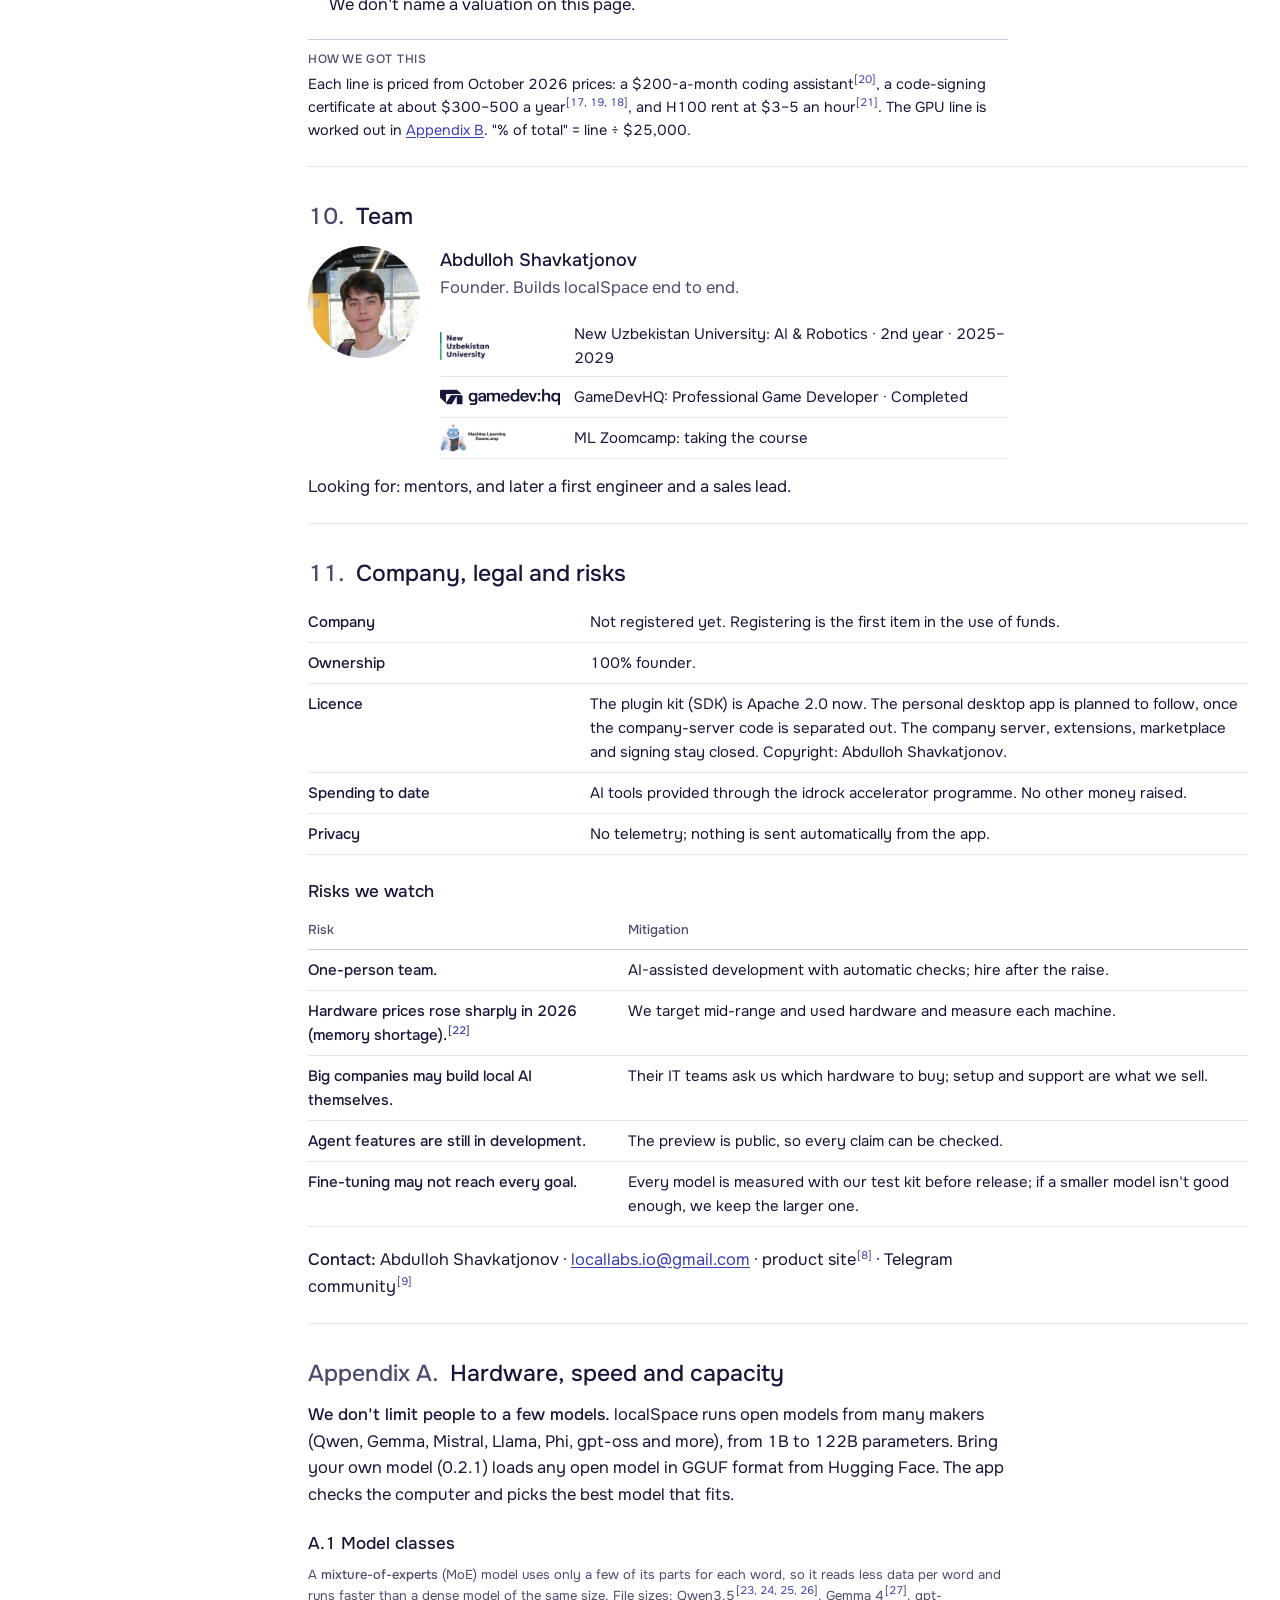
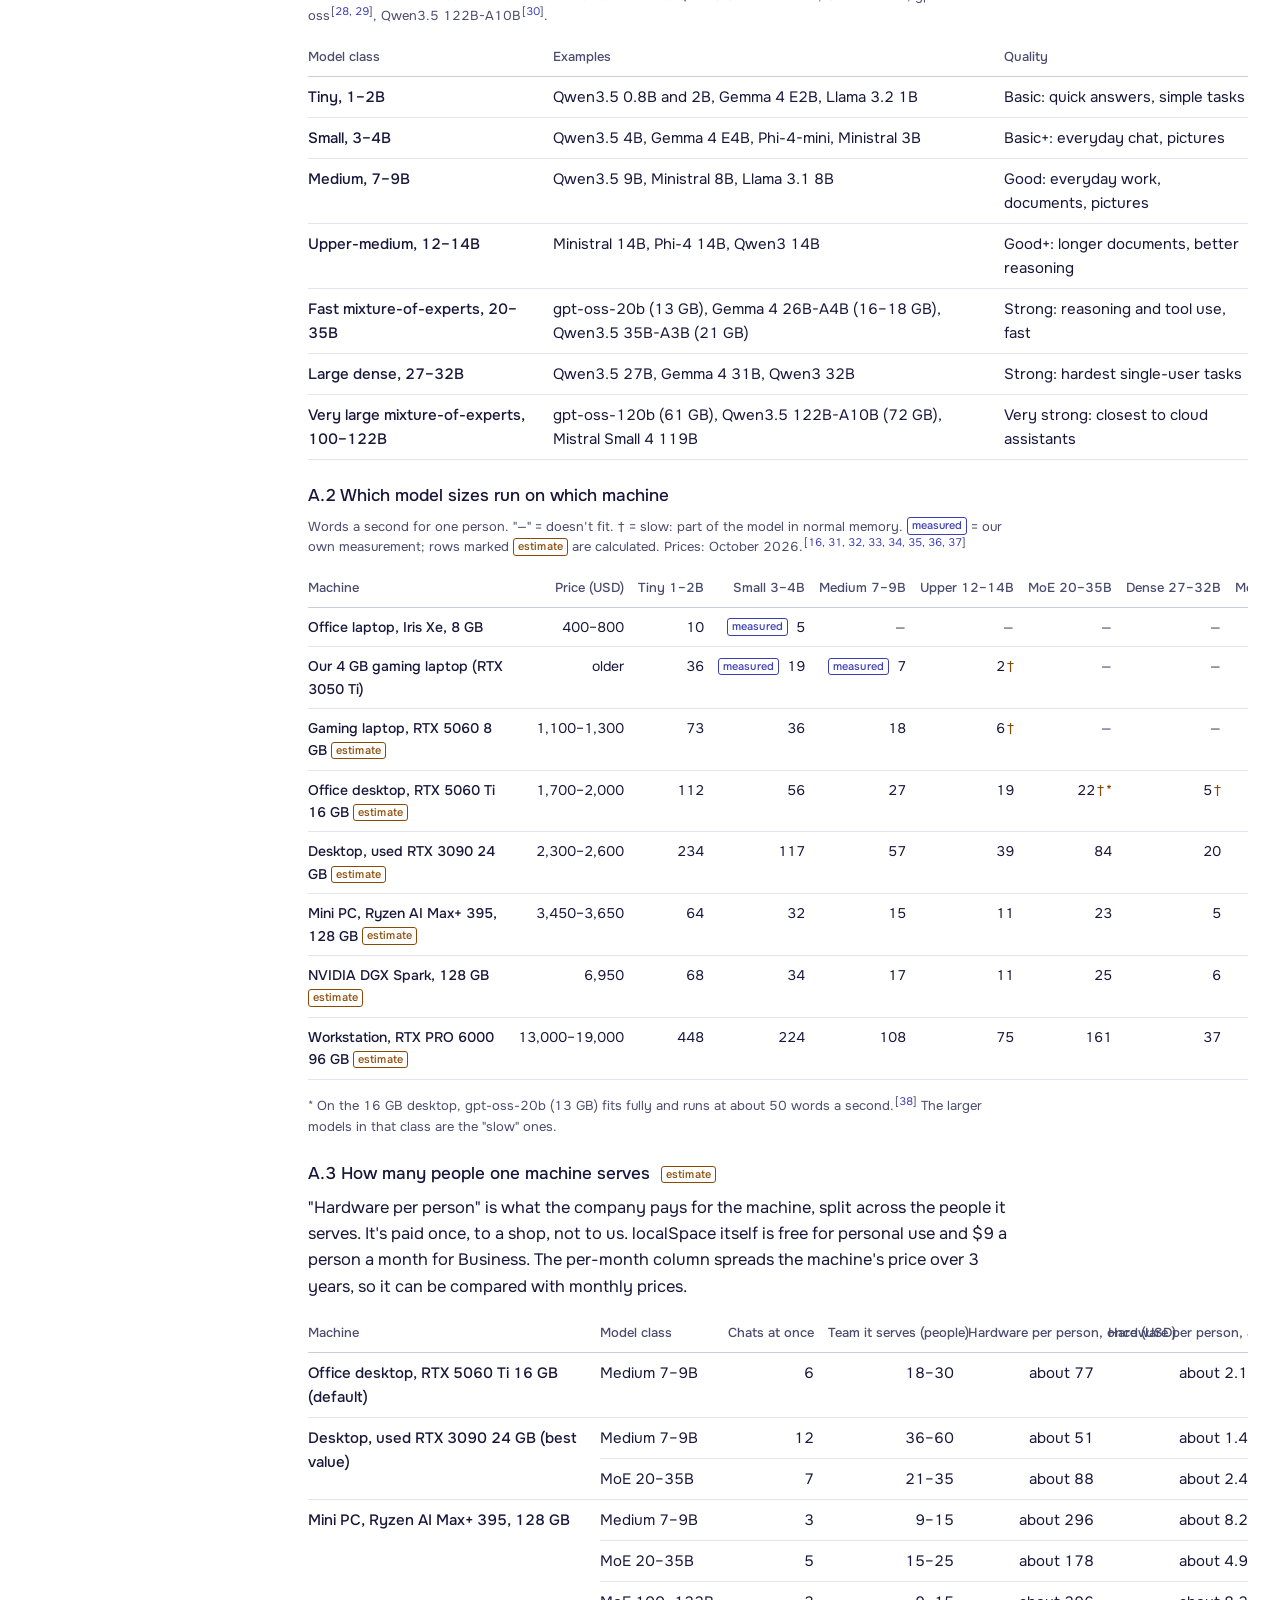
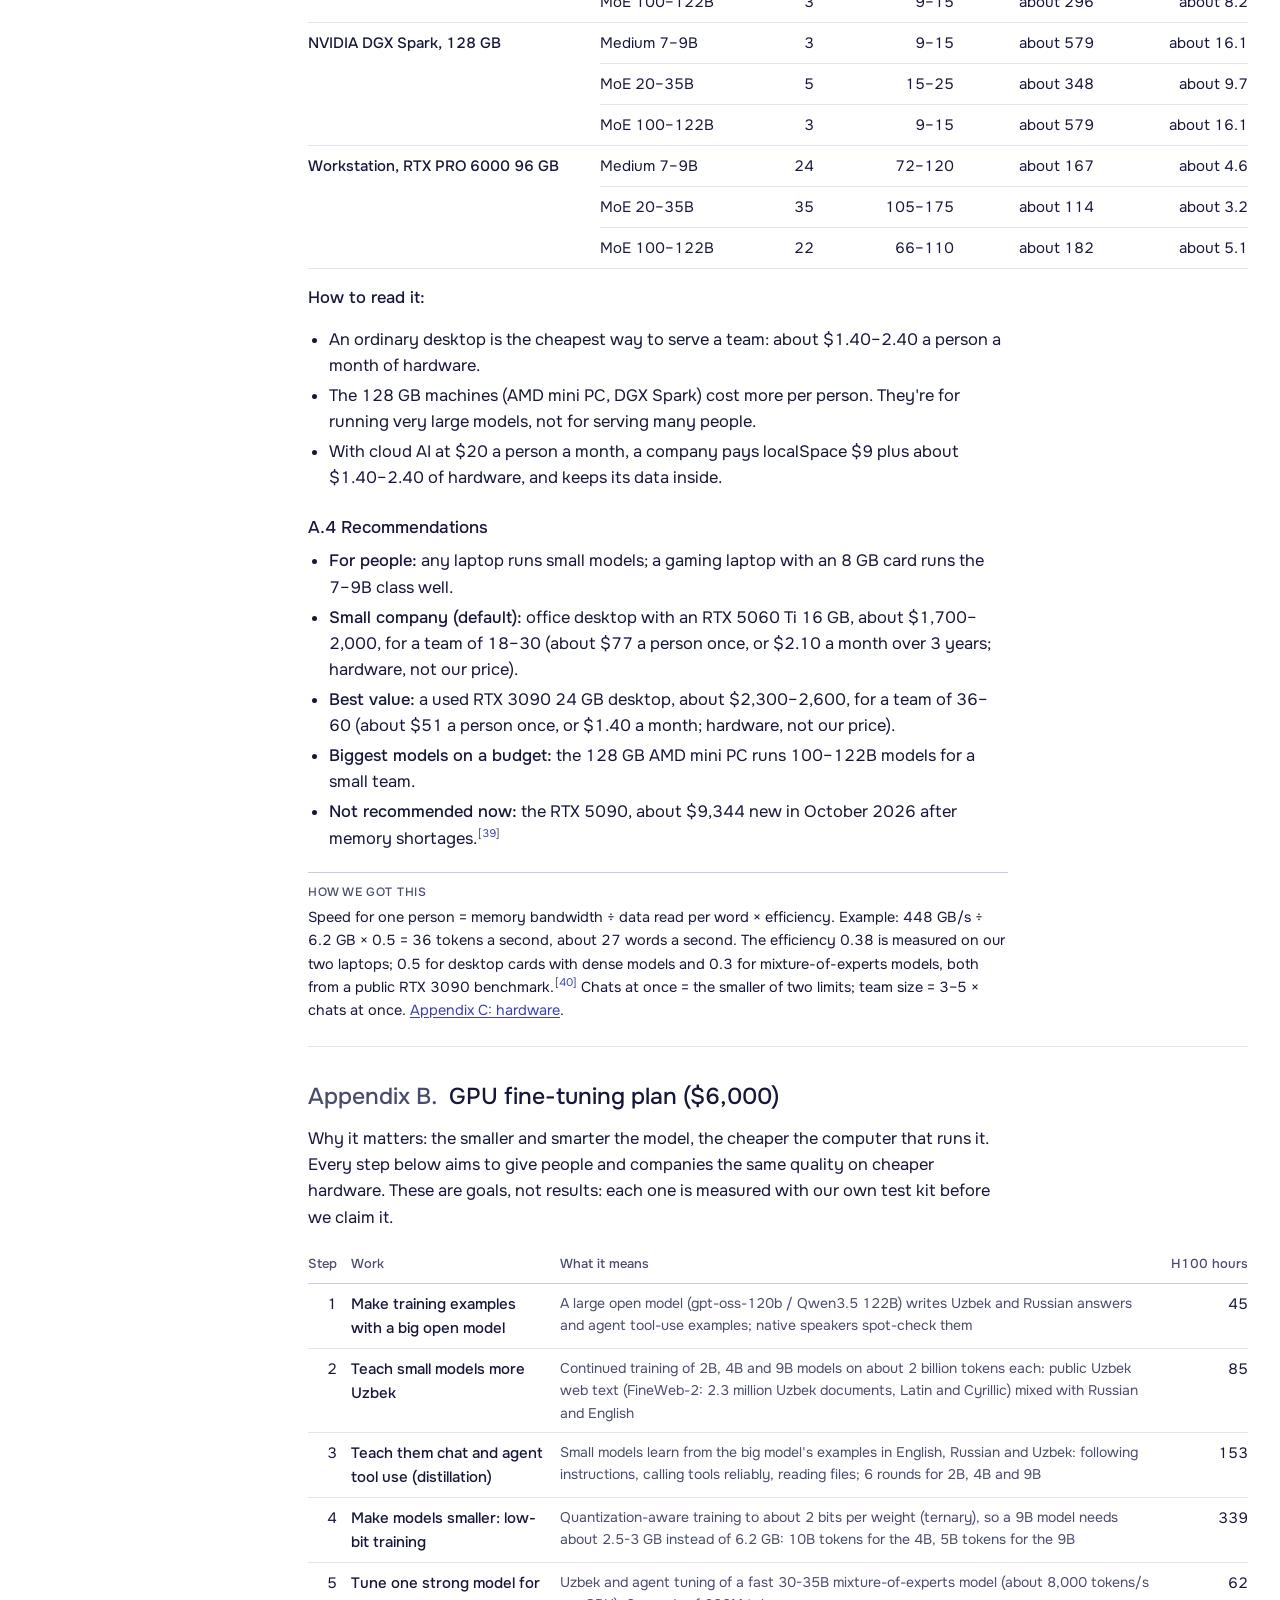
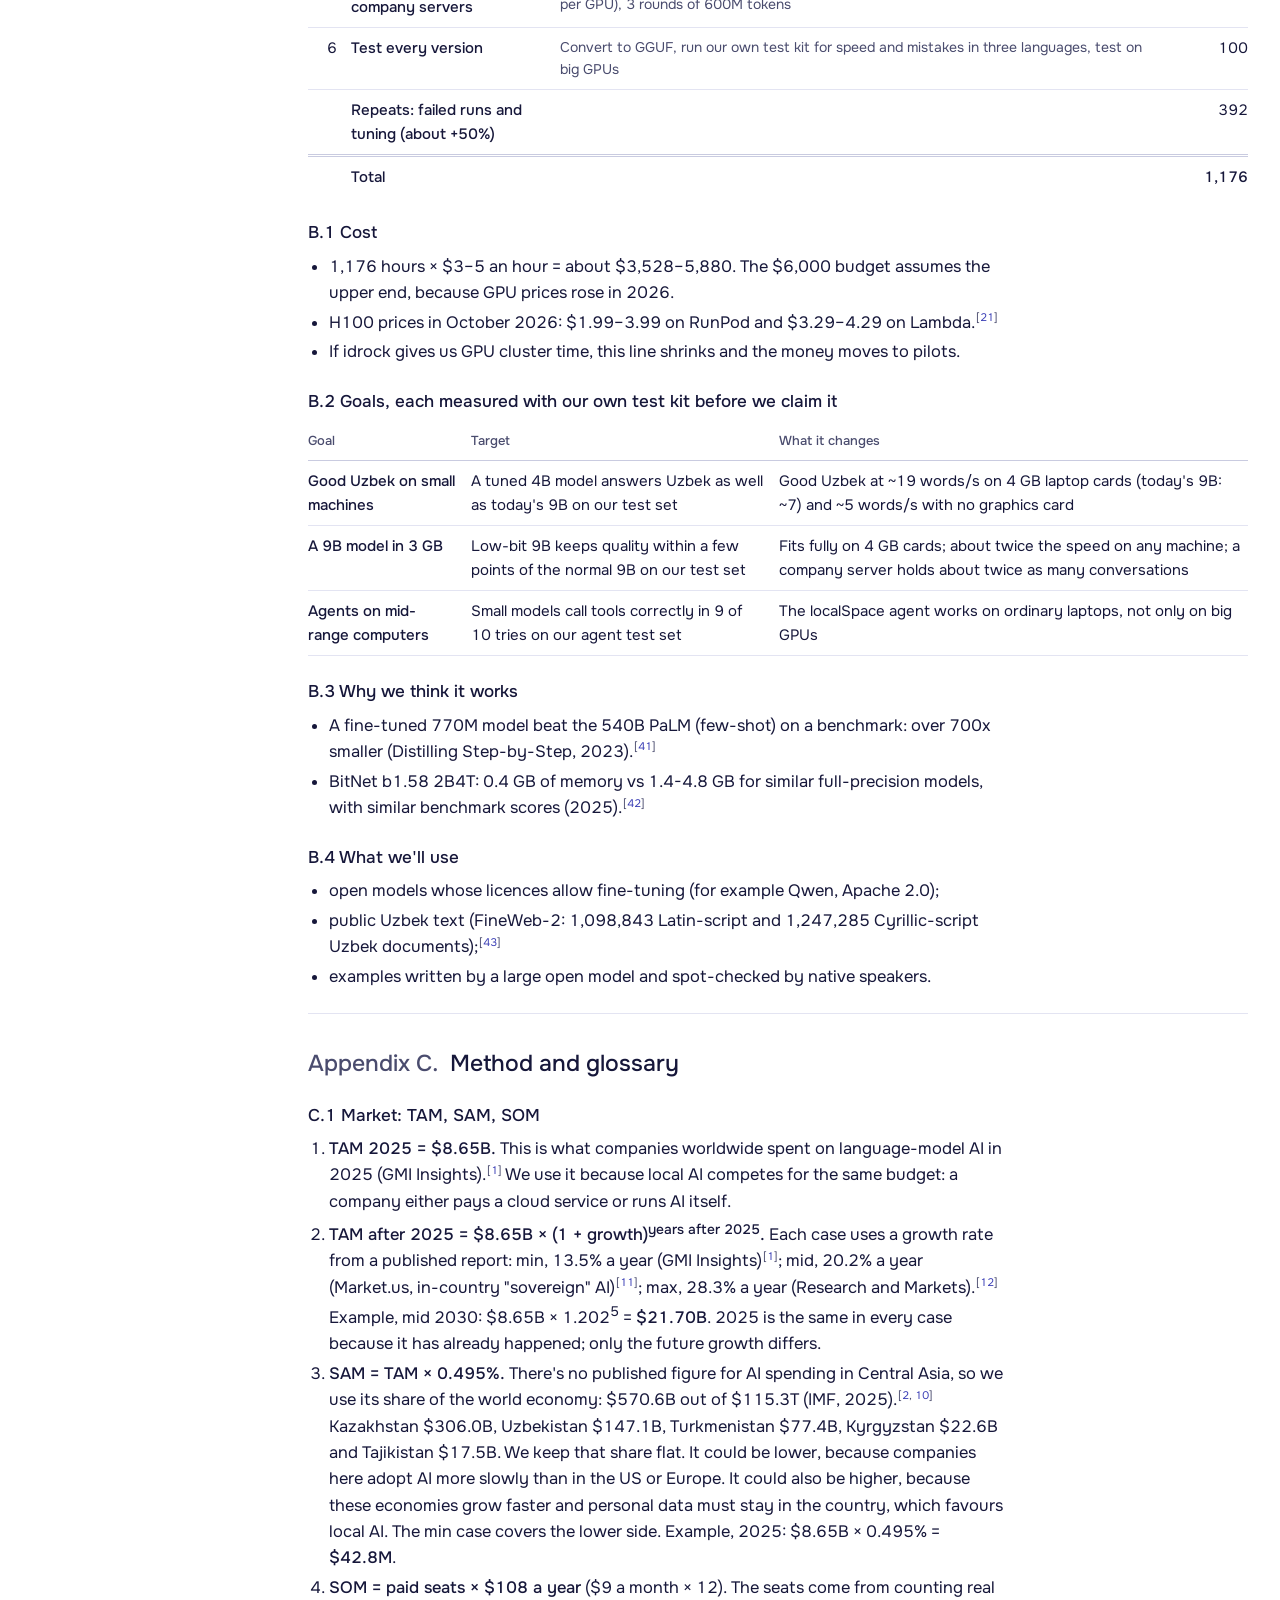
==== commit fc250e37: "fix: the reading strip's date matches the content file Co-Authored-By: Claude Opus 5.5 <noreply@anth" ====
--- a/index.html
+++ b/index.html
@@ -83,7 +83,7 @@
       </table>
     </div>
   </div>
-  <p class="howto"><b>How to read this page.</b> <span class="badge m">measured</span> numbers are our own tests on real laptops. <span class="badge e">estimate</span> numbers are calculated; each section shows how, with a worked example in <a href="#method">Appendix C</a>. Outside numbers carry a footnote [n] to <a href="#sources">Appendix E</a>. Money is in US dollars, at October 2026 prices. Last updated: 24 October 2026.</p>
+  <p class="howto"><b>How to read this page.</b> <span class="badge m">measured</span> numbers are our own tests on real laptops. <span class="badge e">estimate</span> numbers are calculated; each section shows how, with a worked example in <a href="#method">Appendix C</a>. Outside numbers carry a footnote [n] to <a href="#sources">Appendix E</a>. Money is in US dollars, at October 2026 prices. Last updated: 25 October 2026.</p>
 </section>
 
 <!-- 2 -->
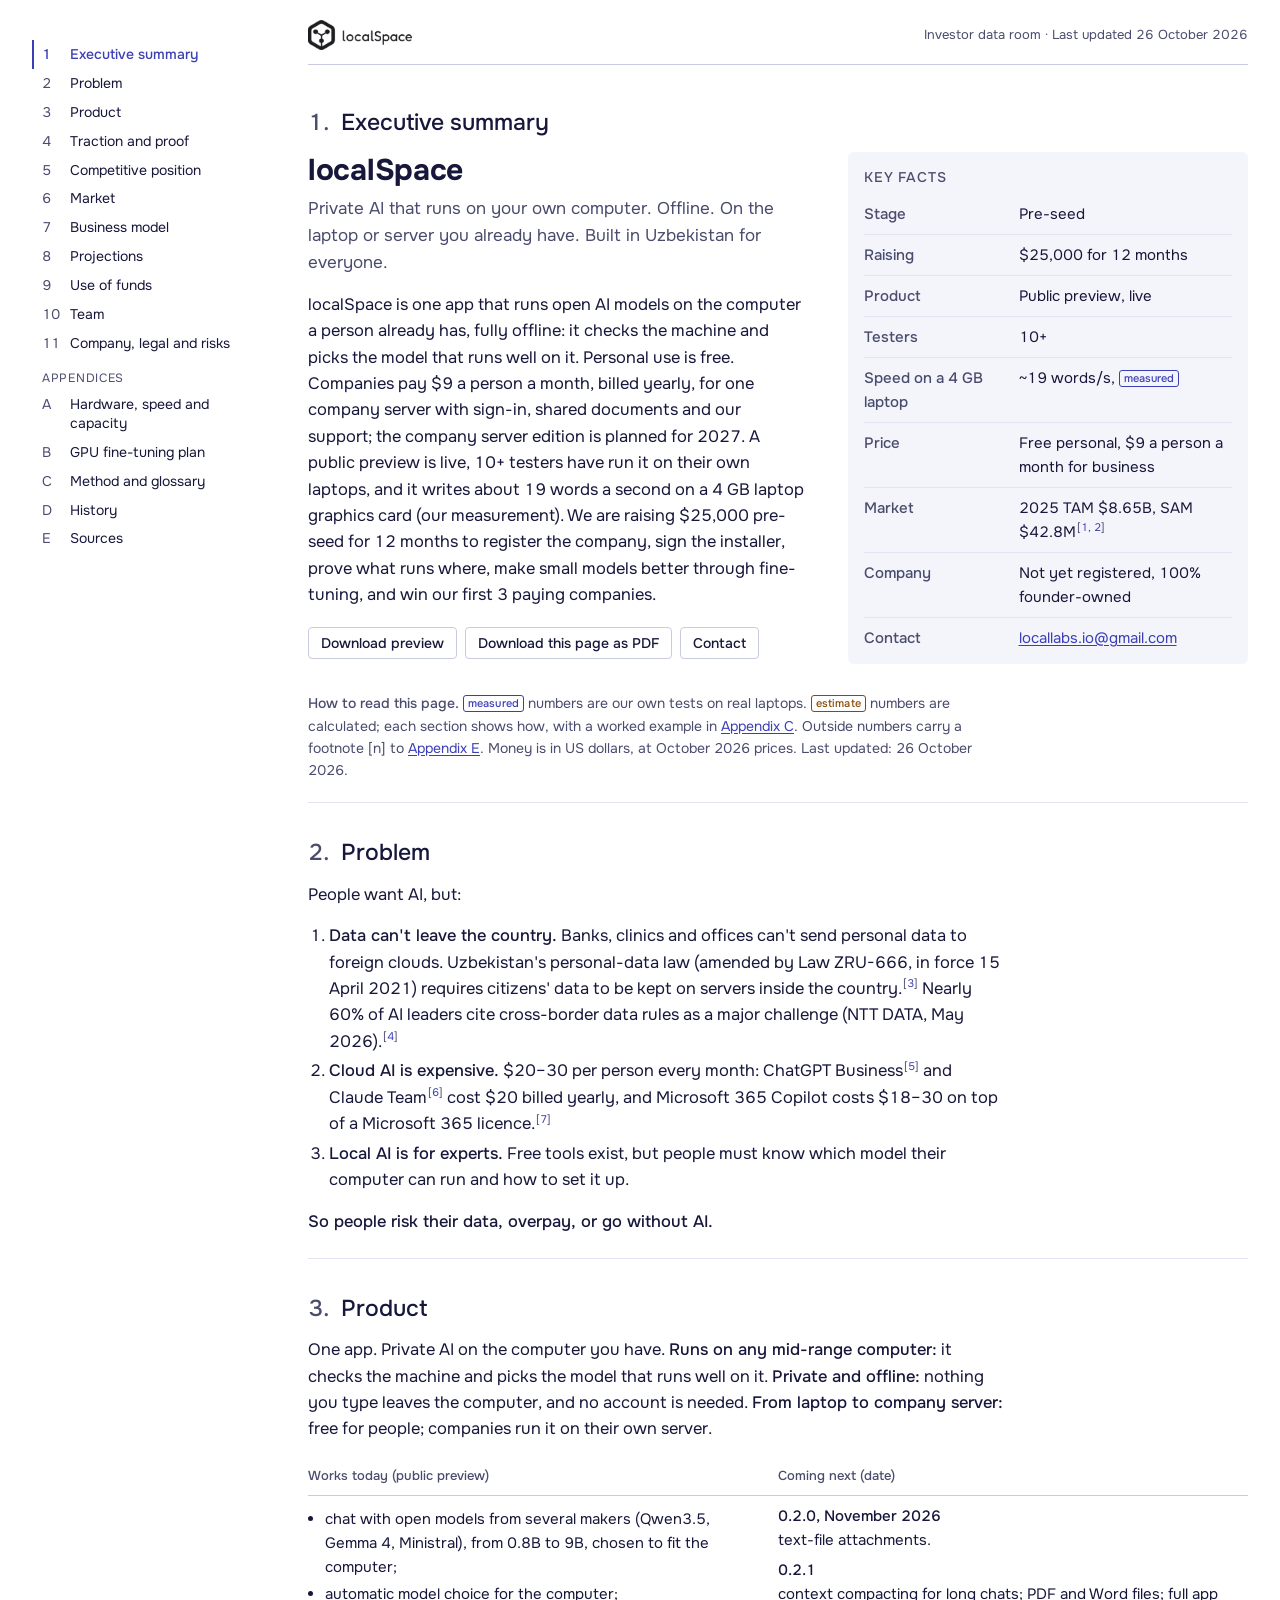
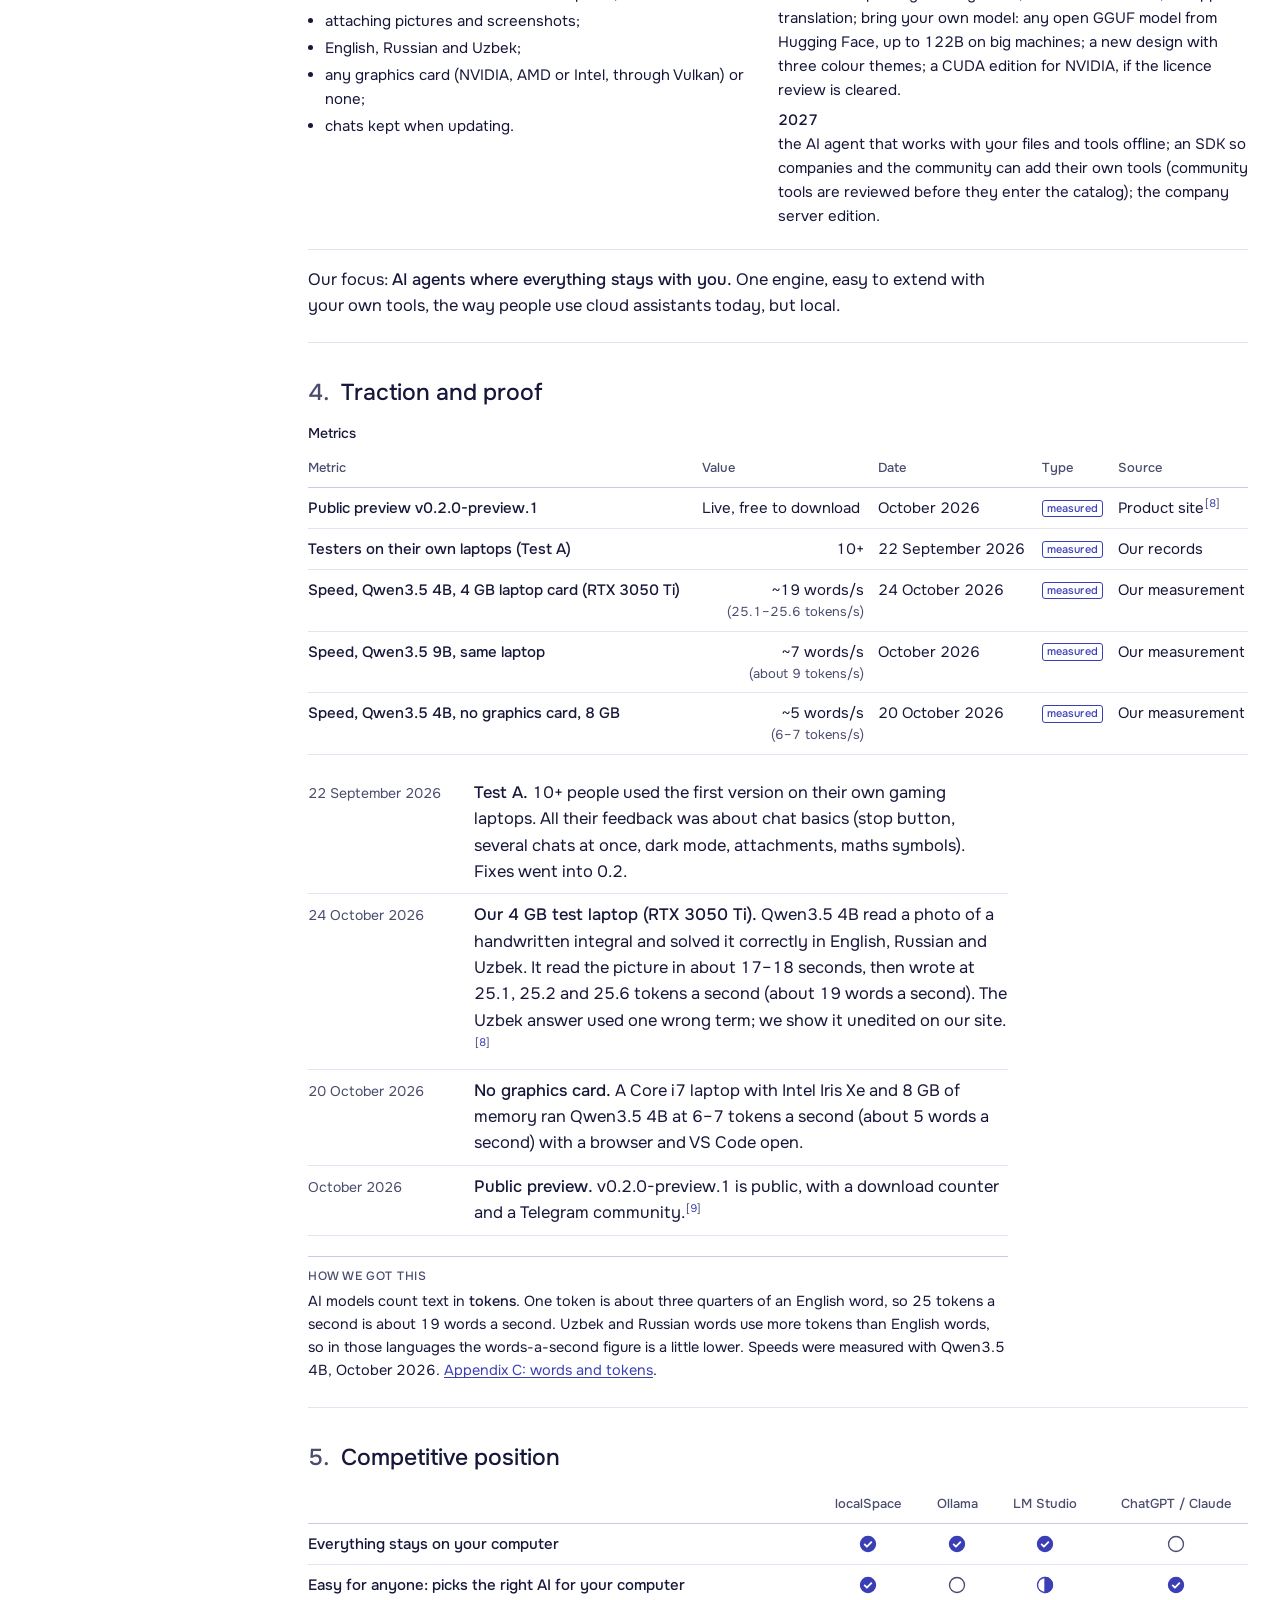
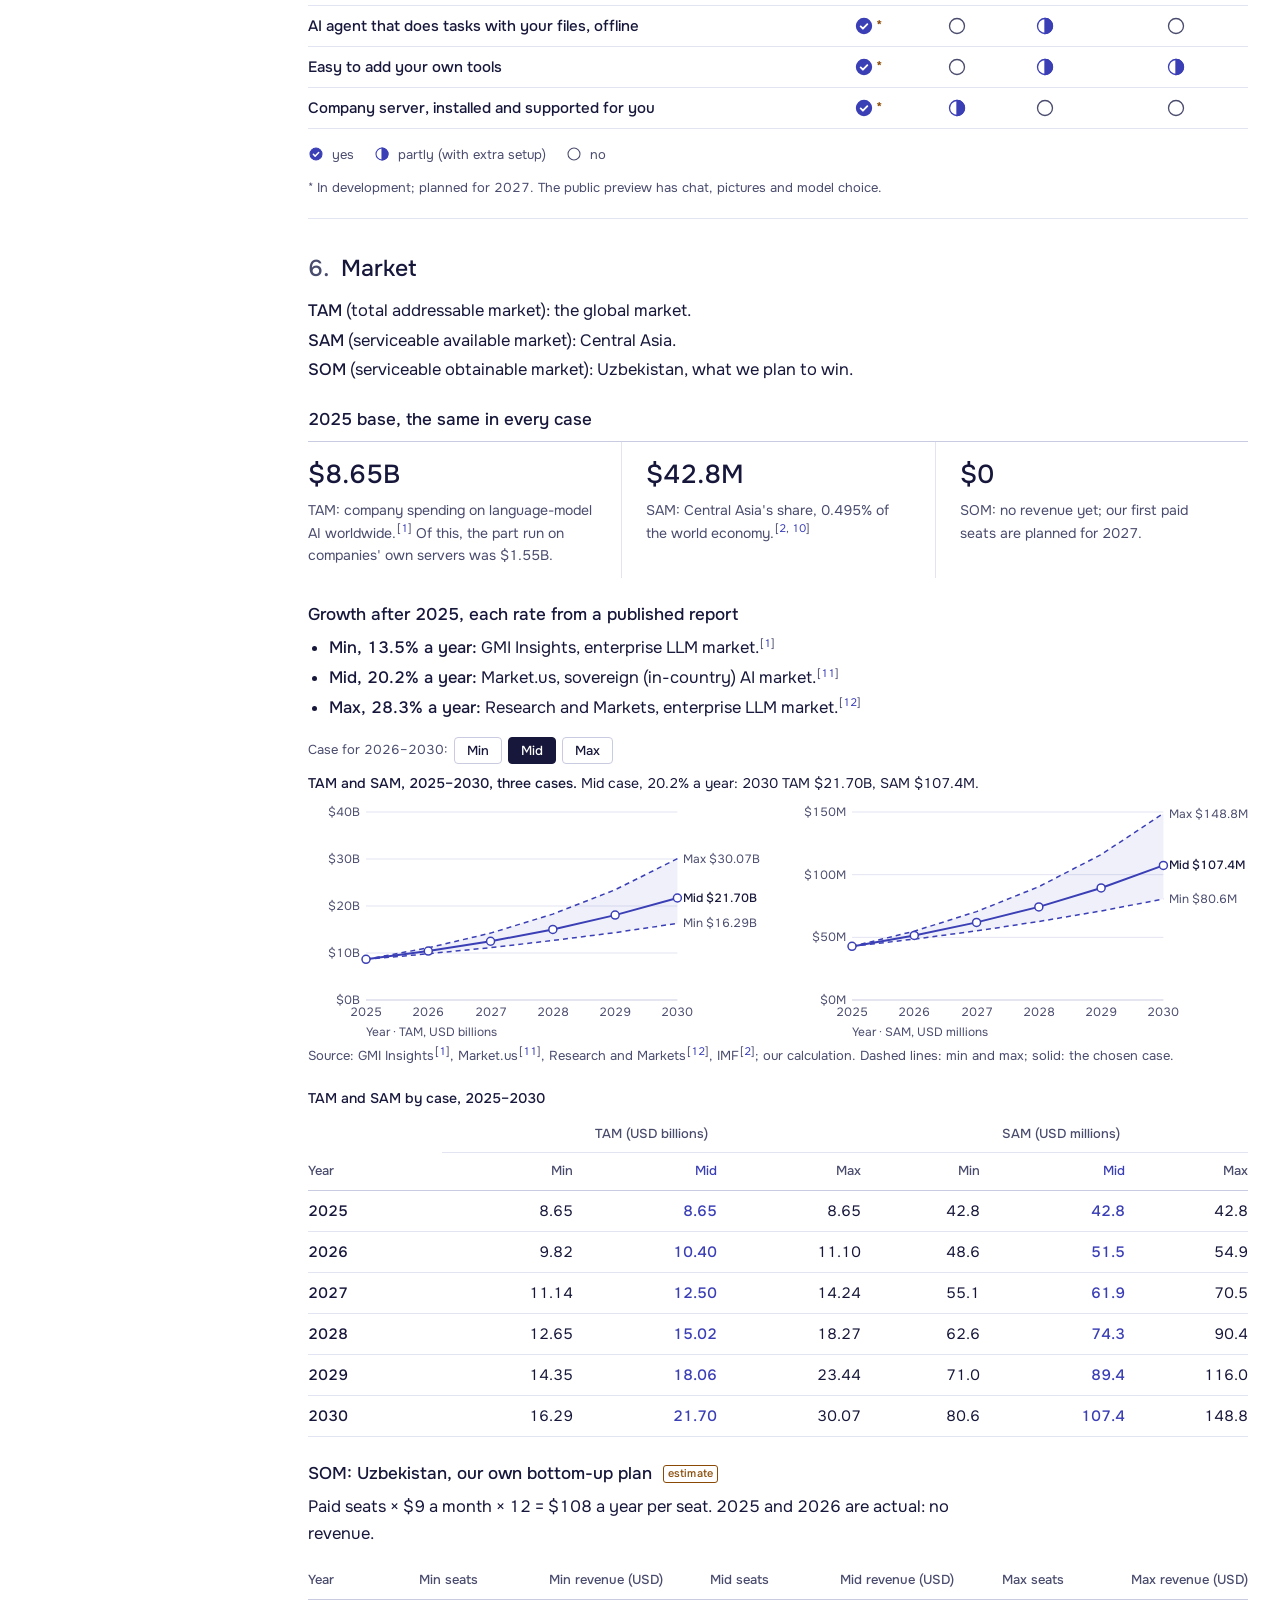
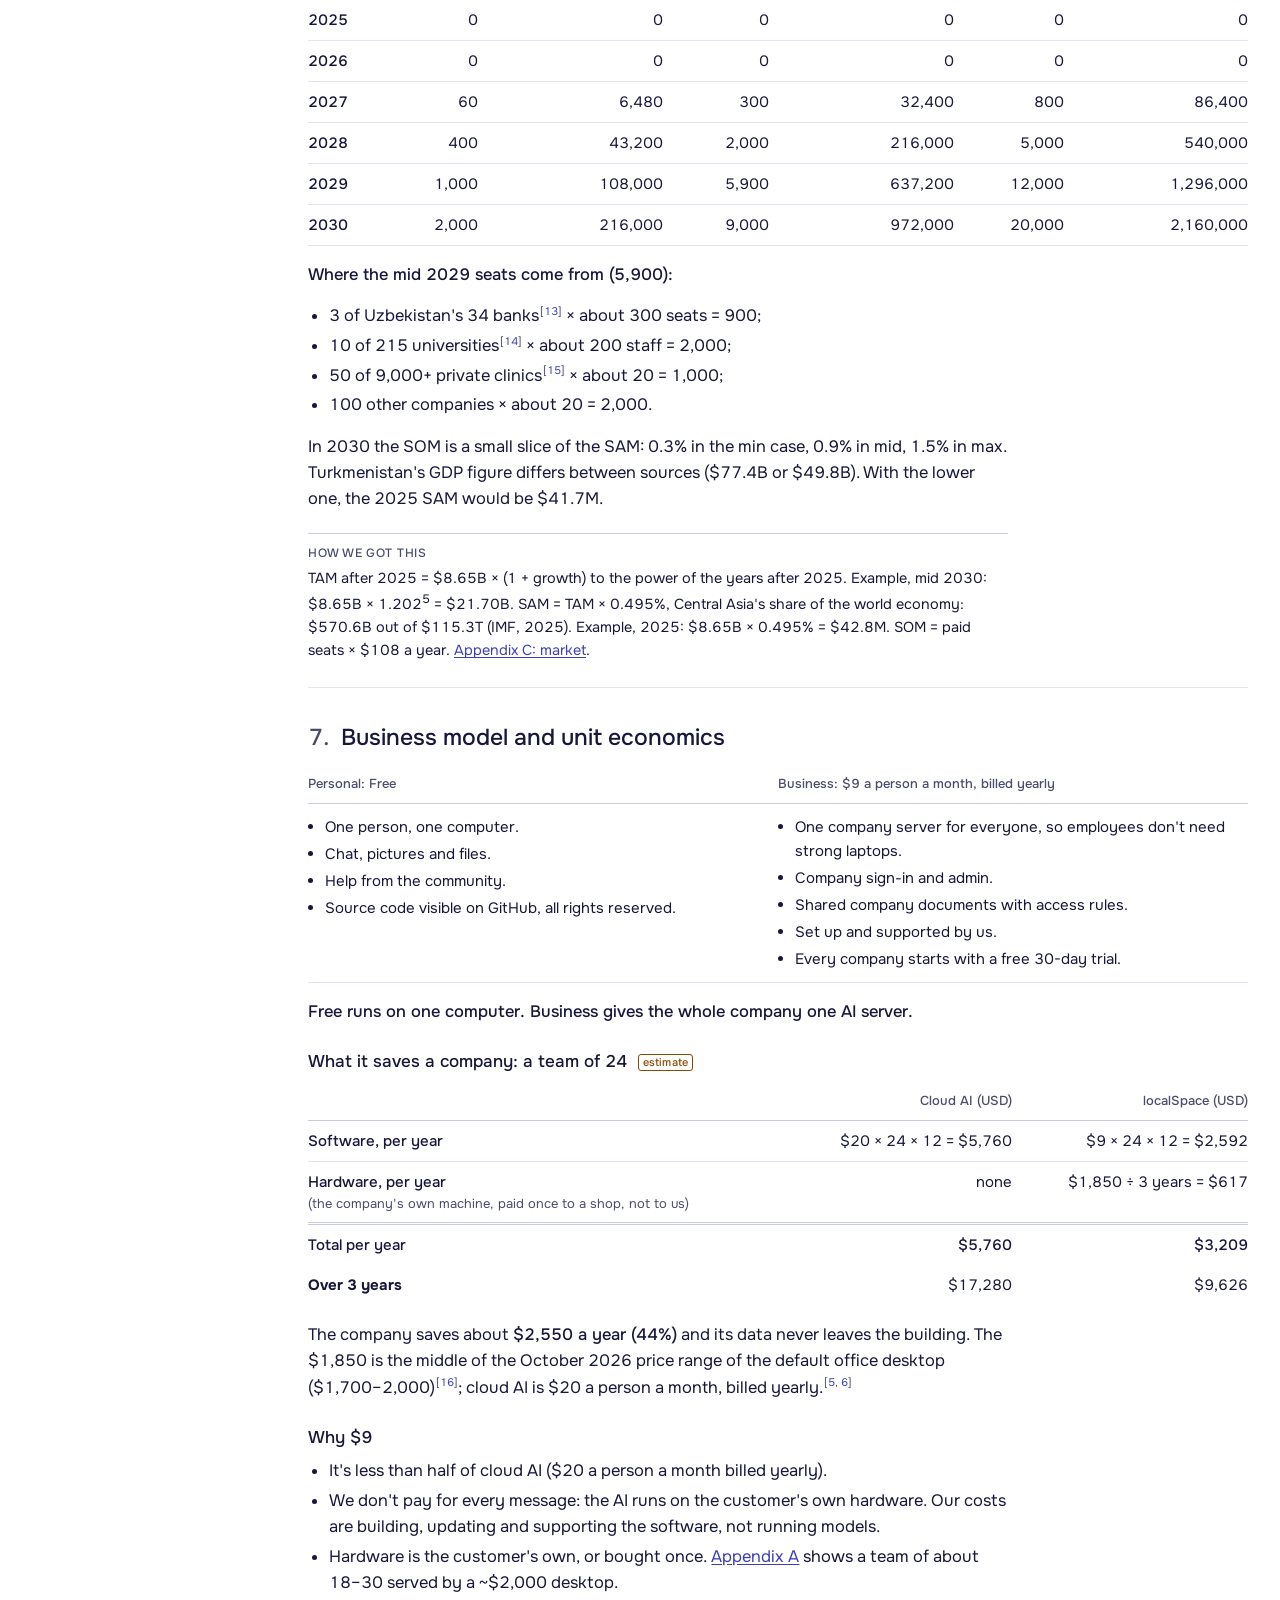
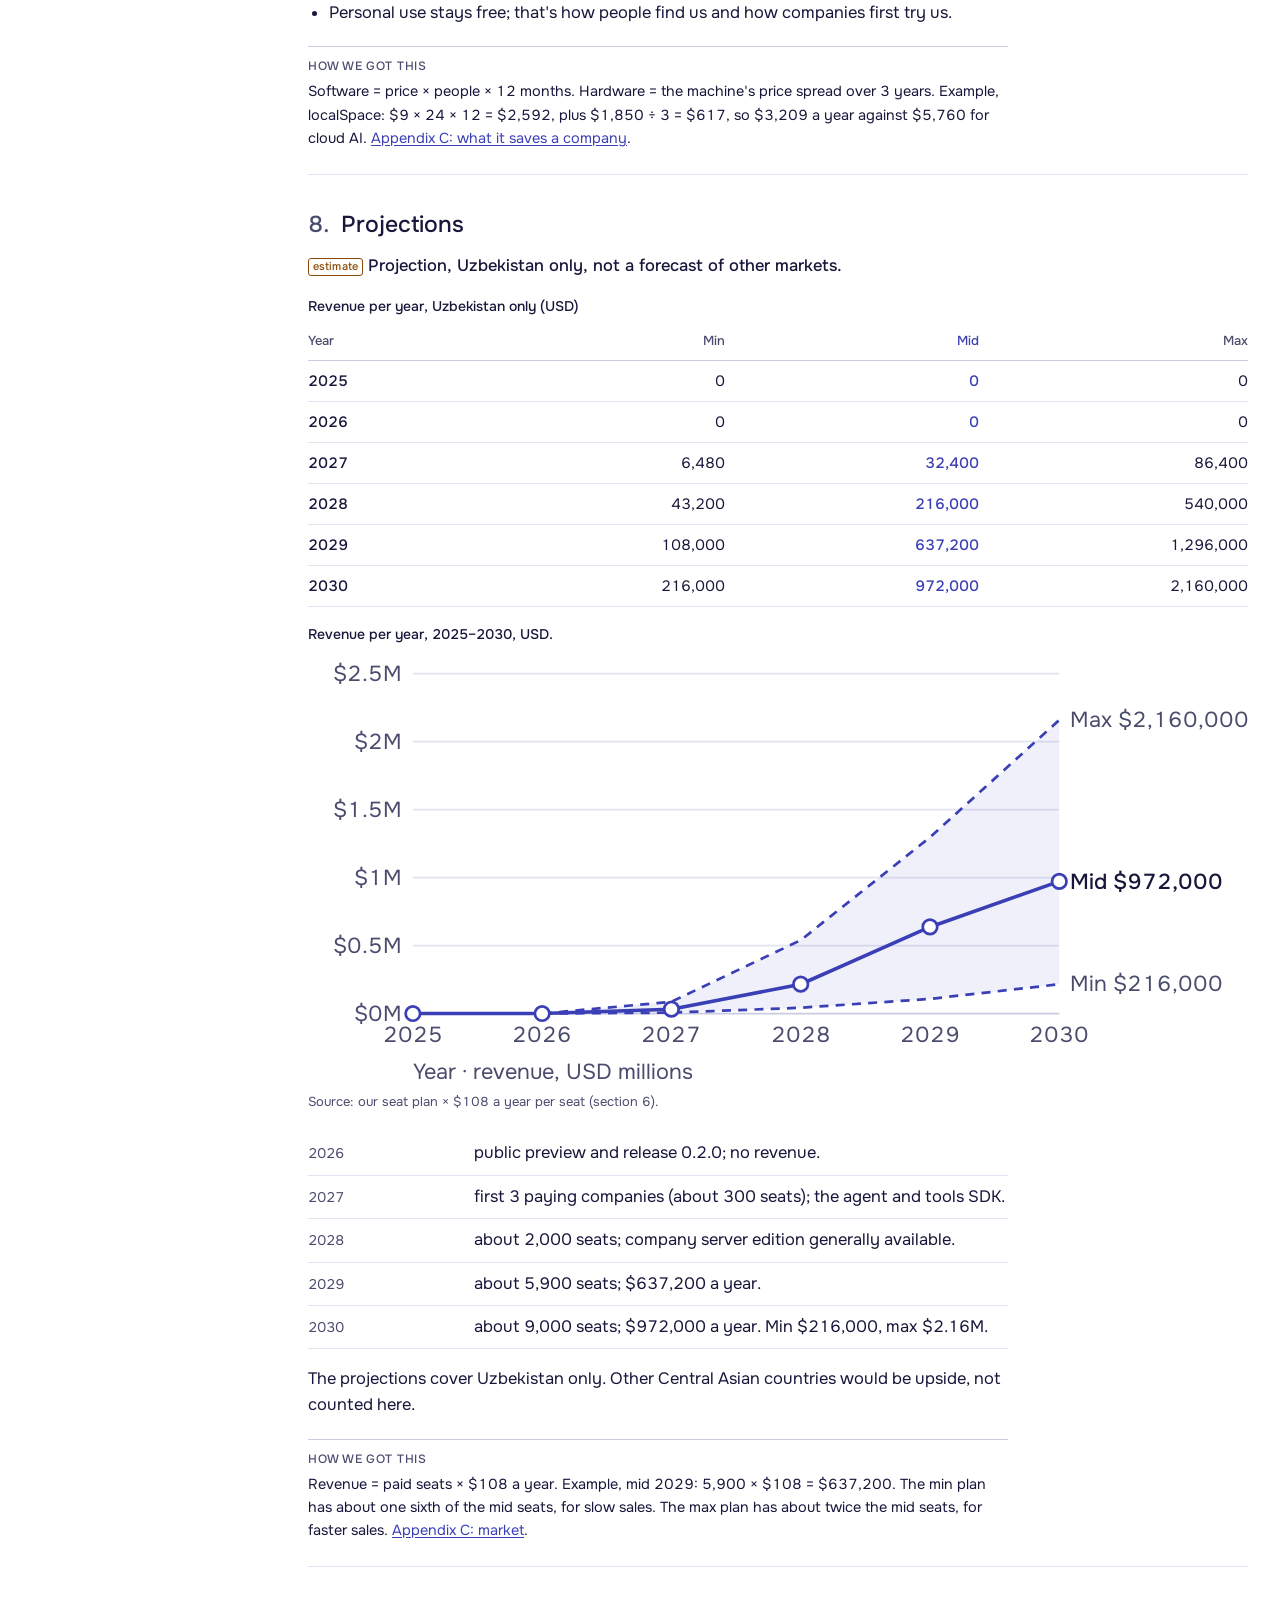
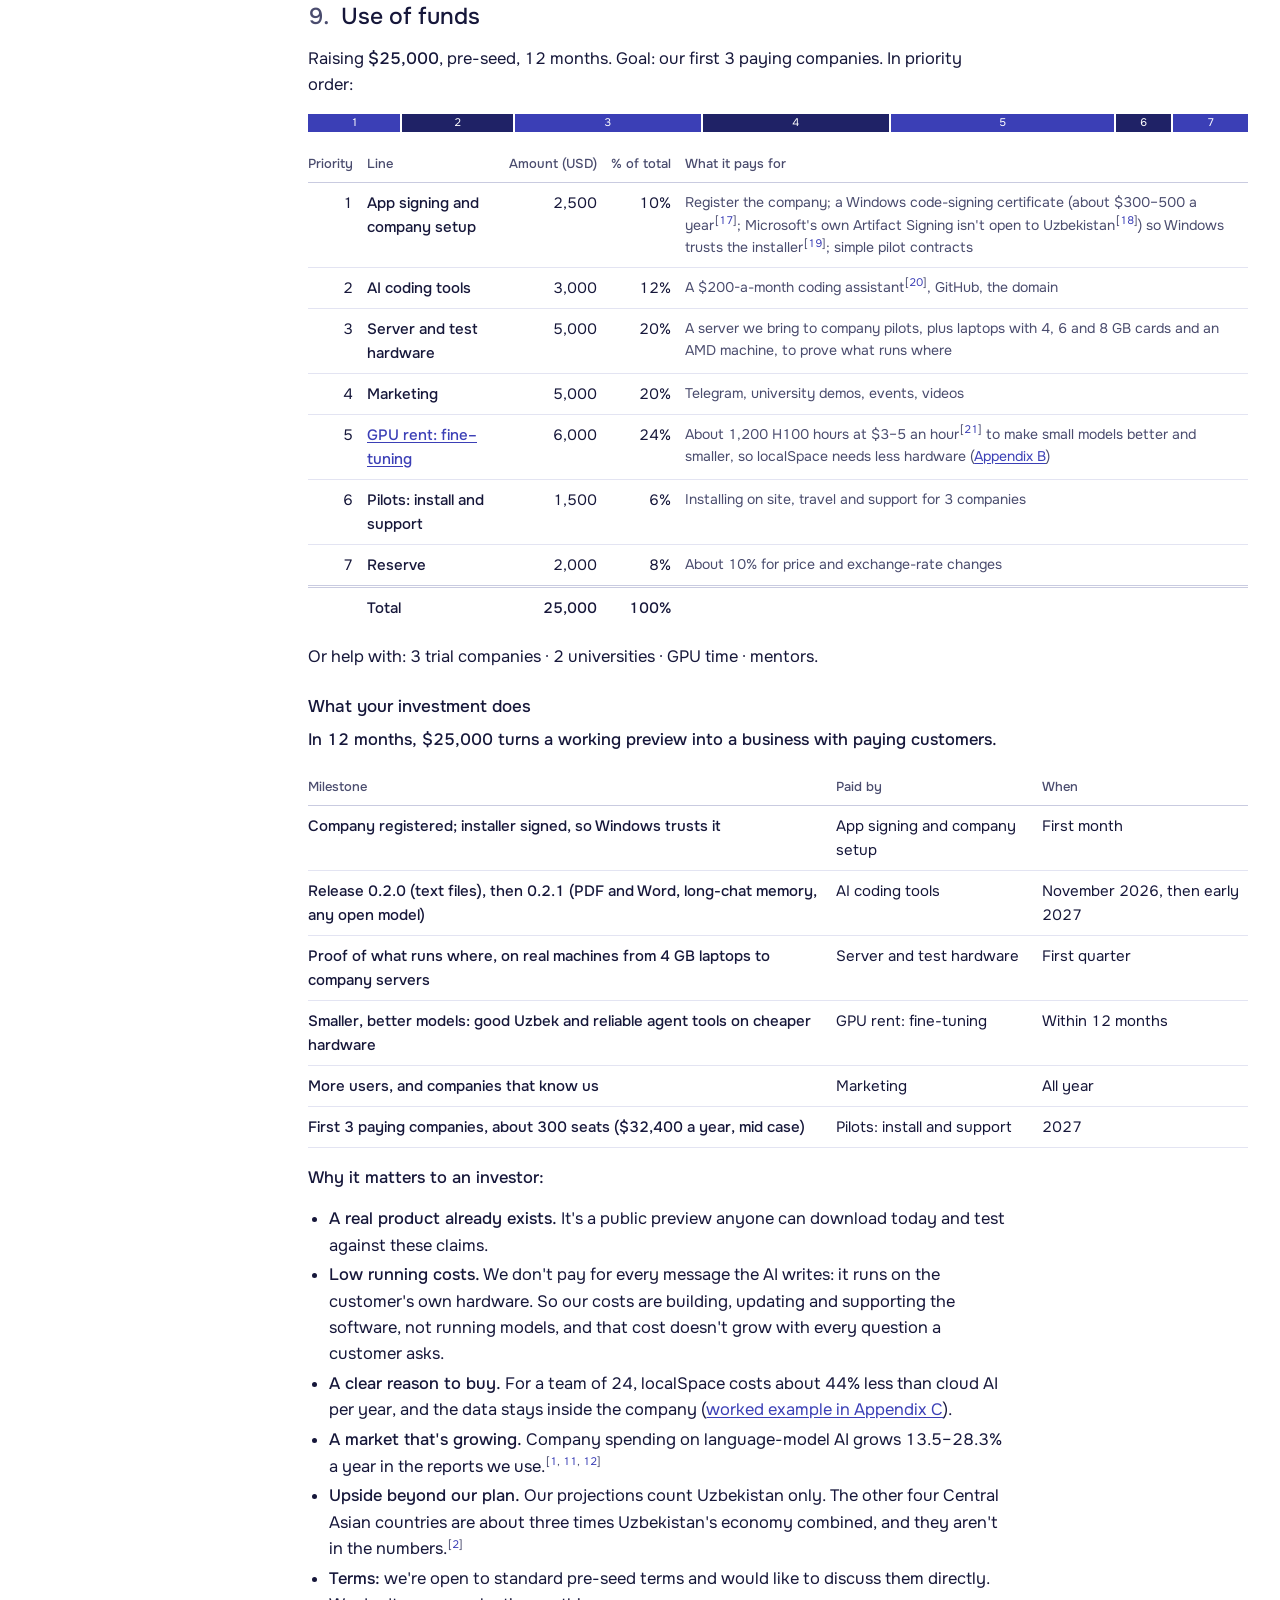
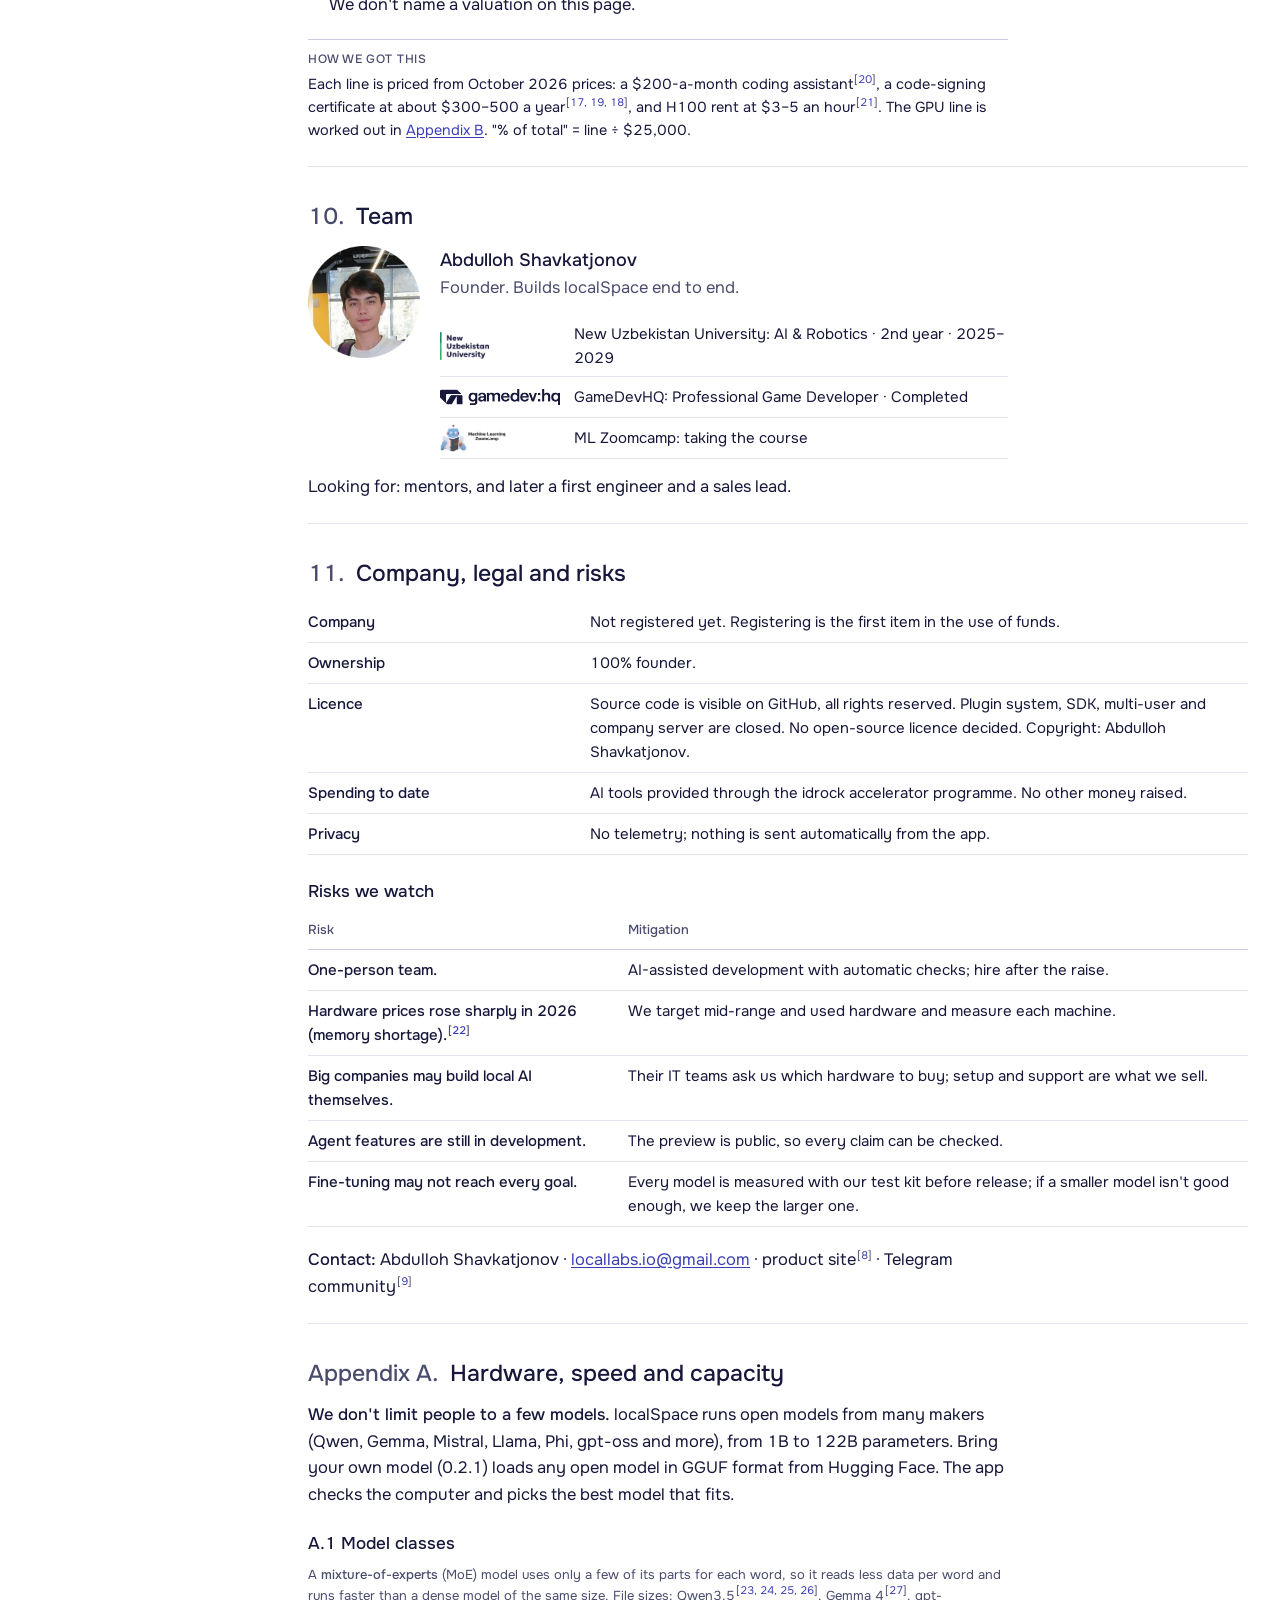
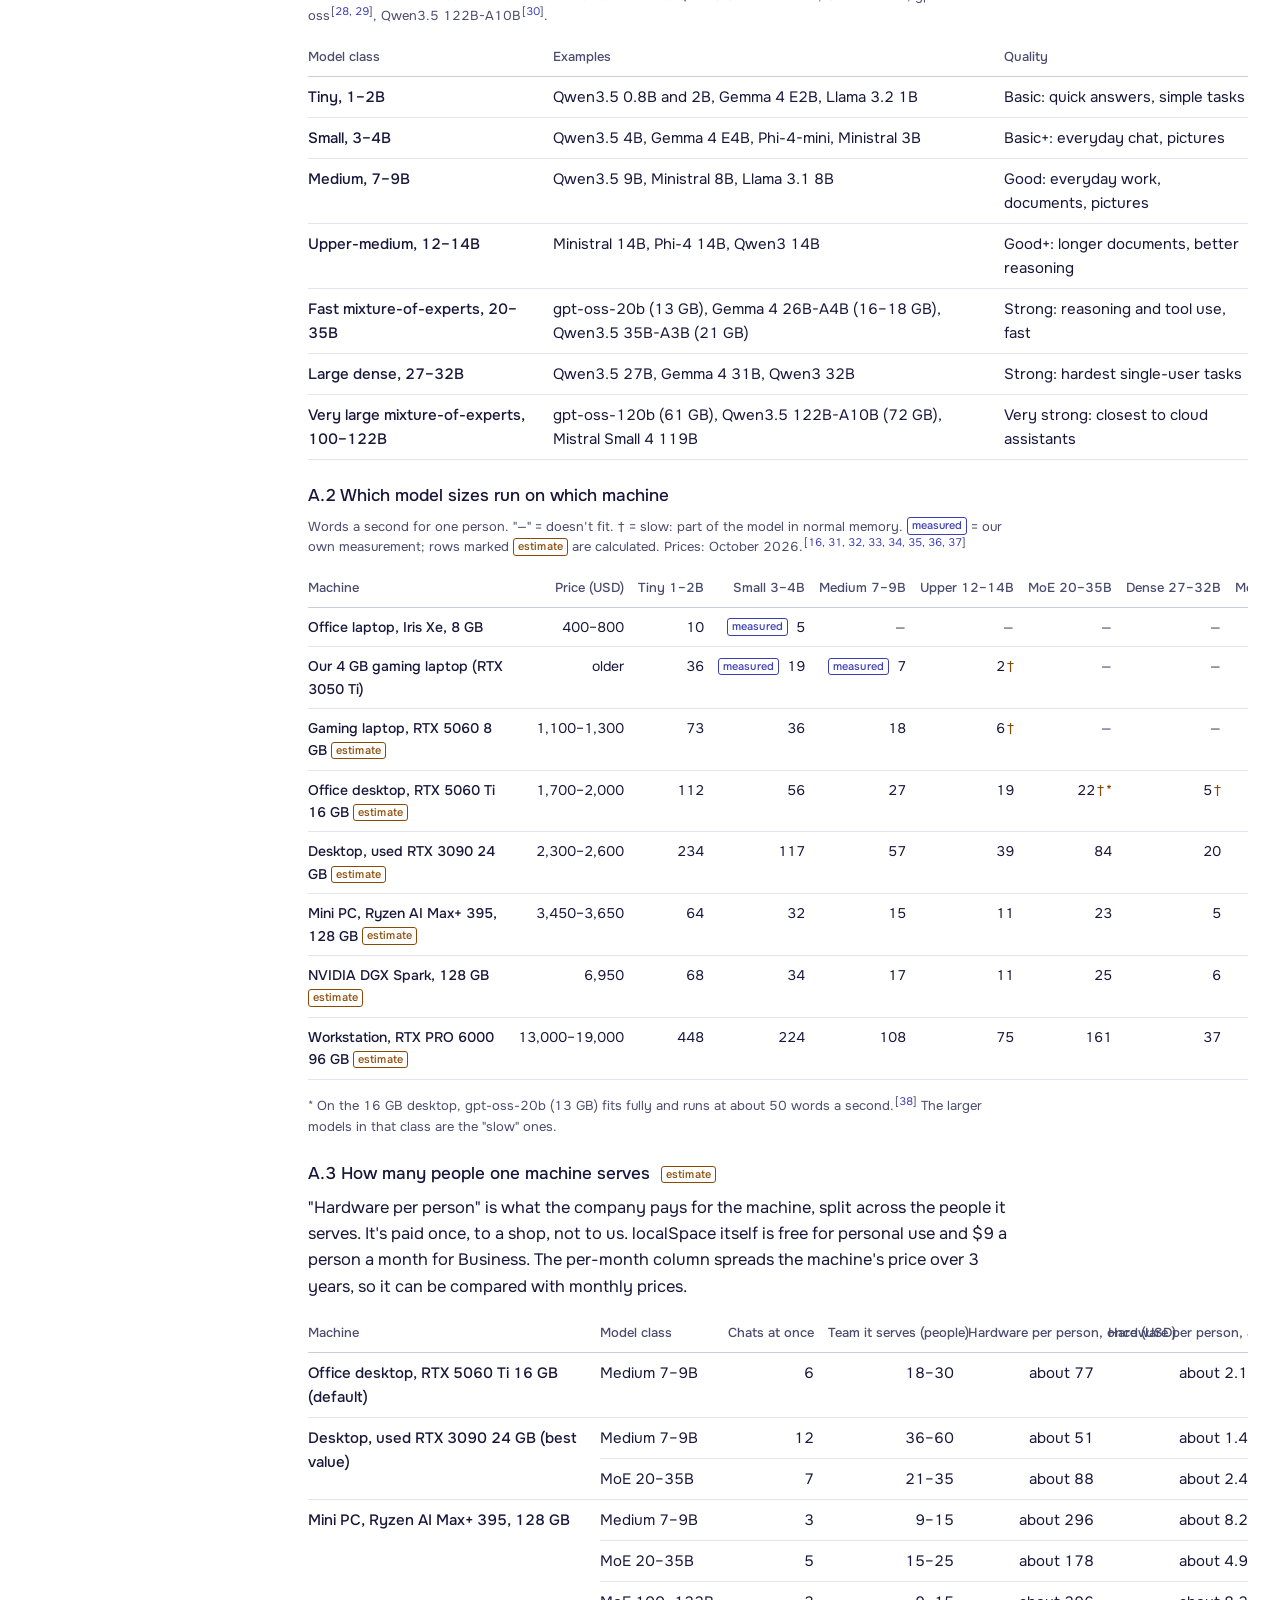
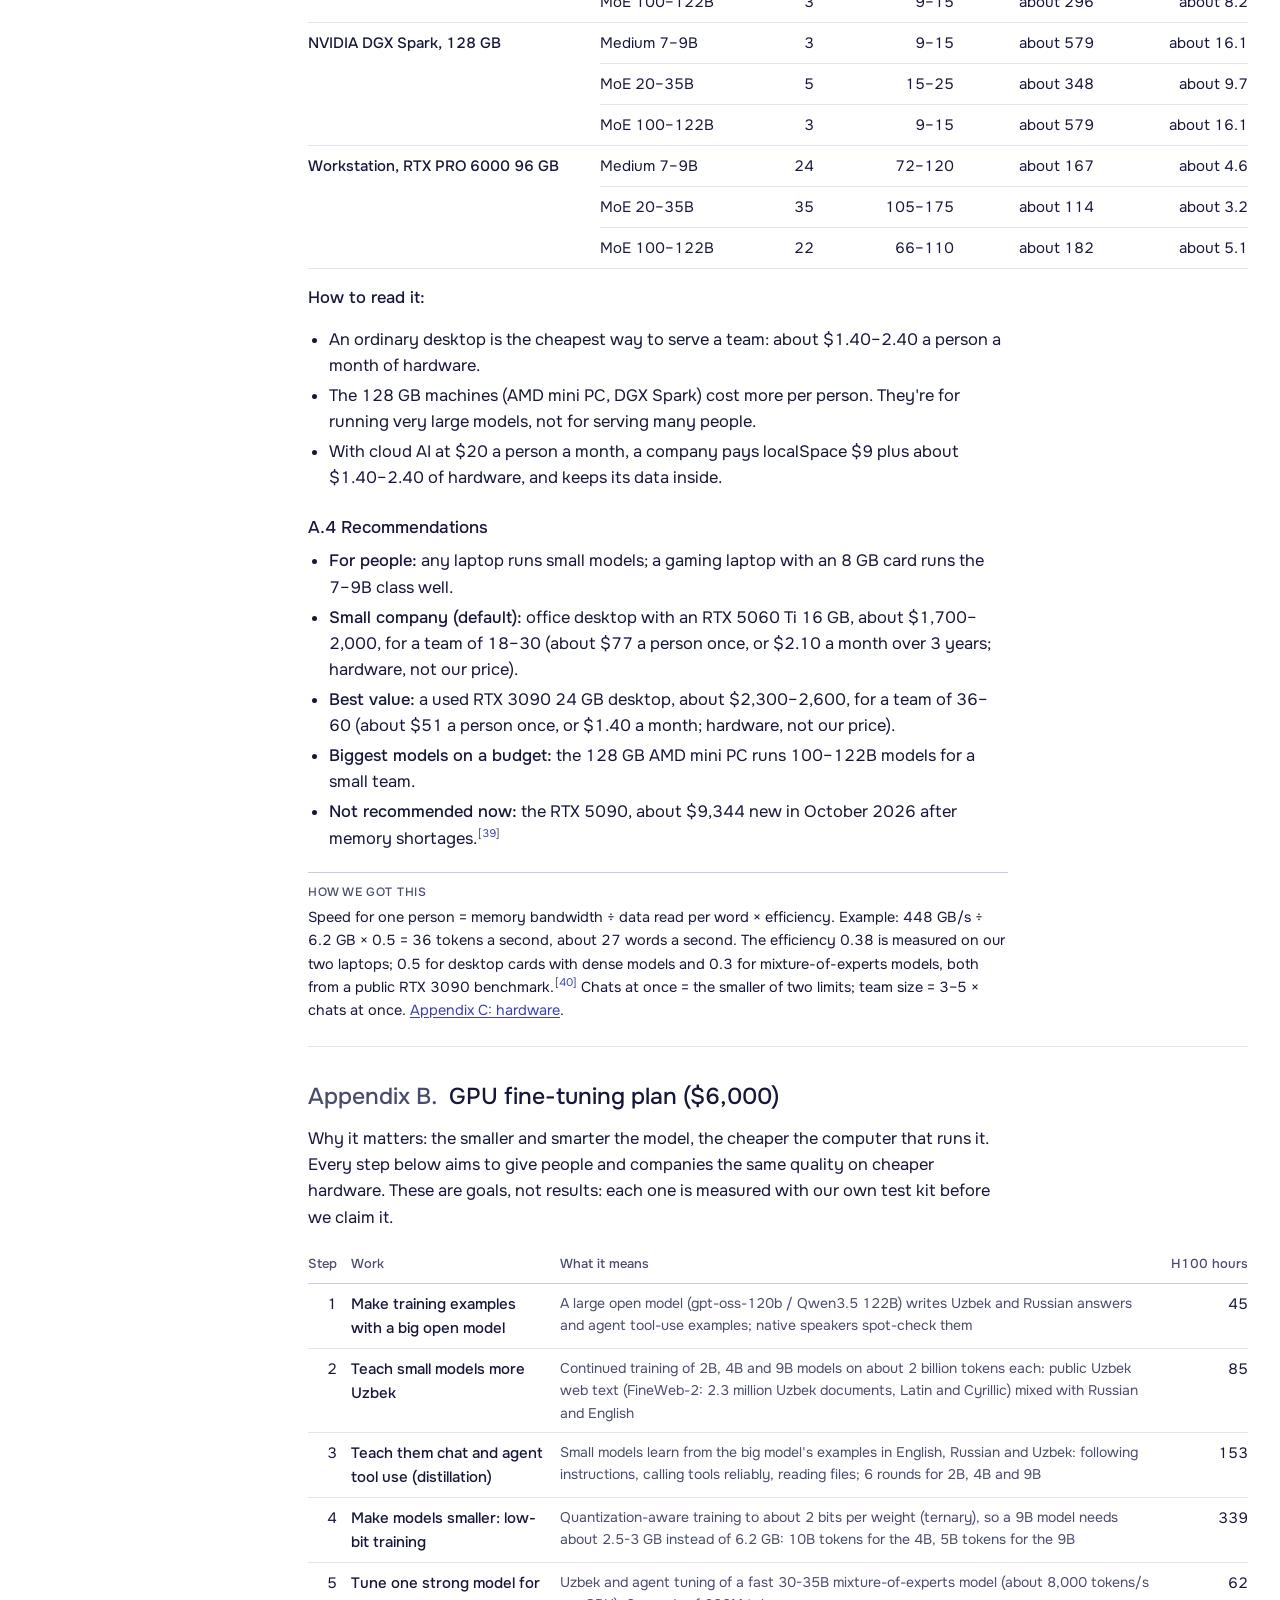
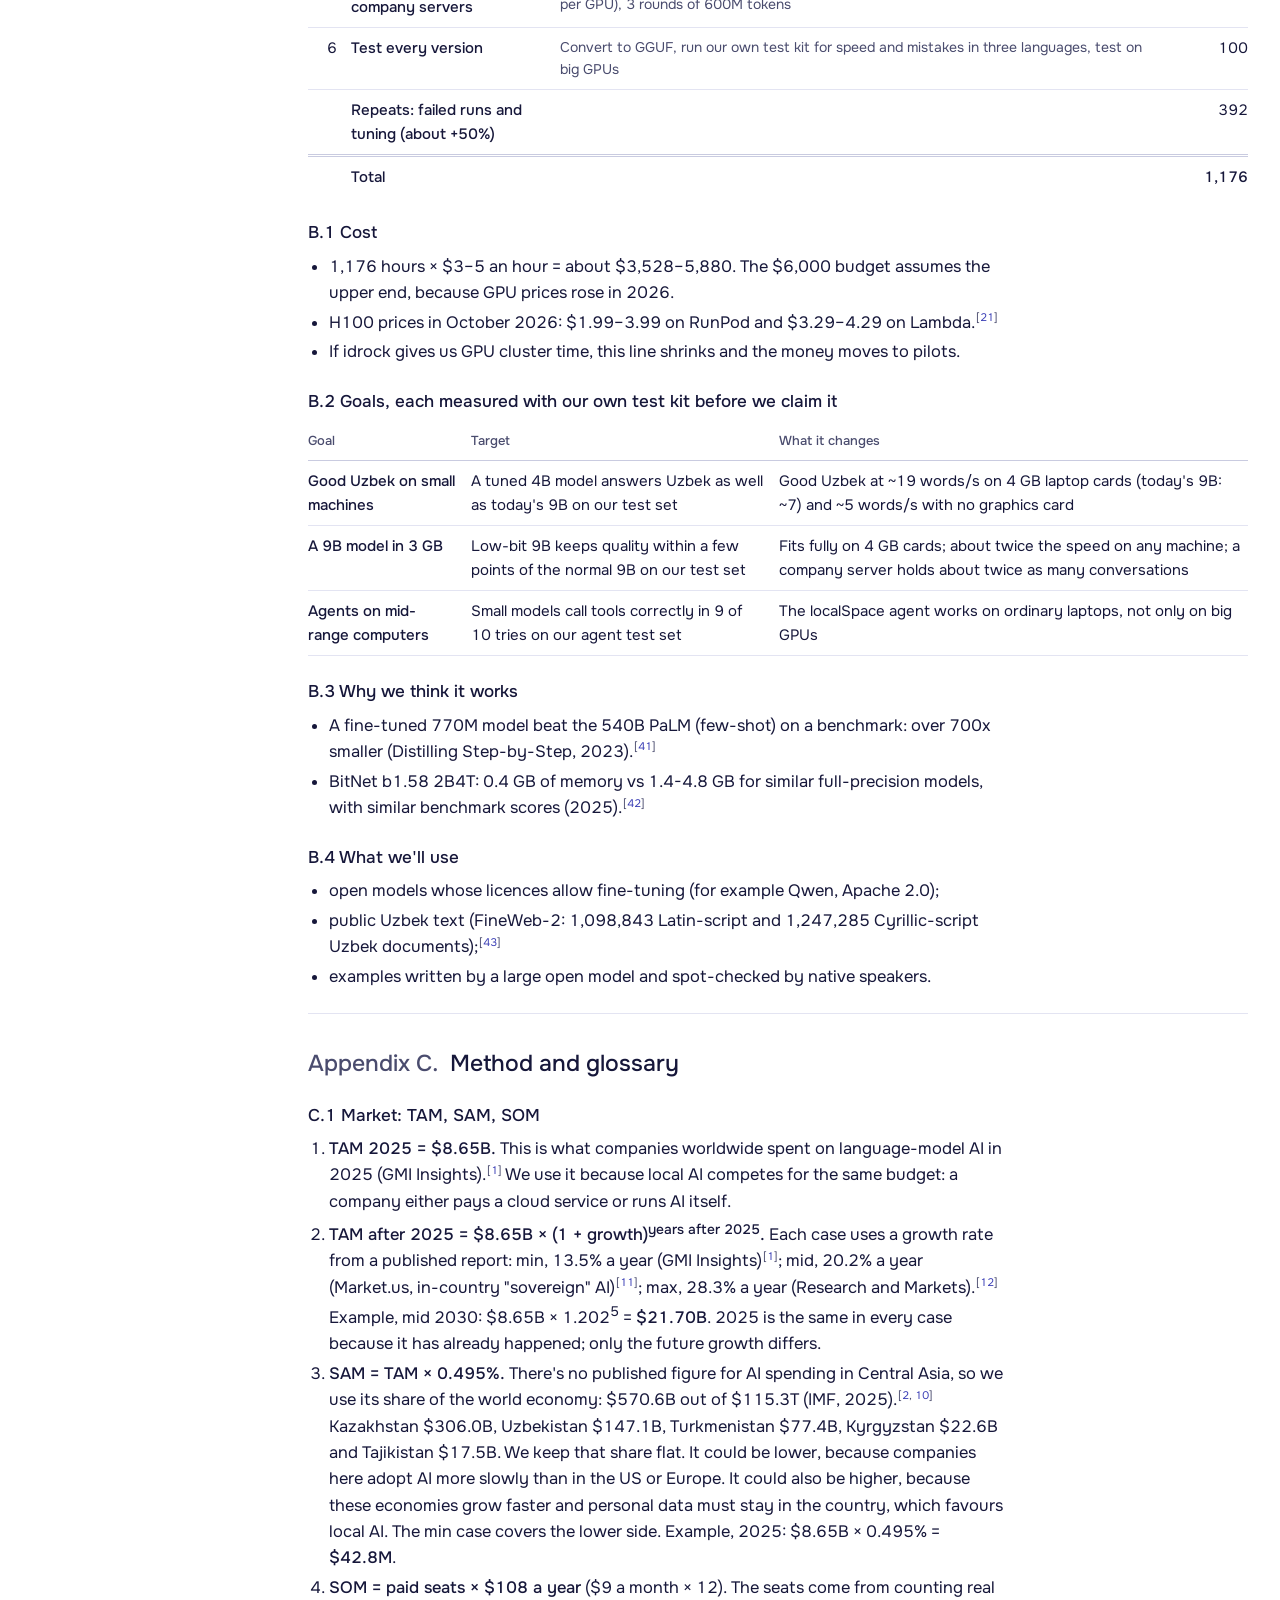
==== commit 54748f4c: "fix: the licence wording: source visible on GitHub, all rights reserved; closed parts named; no open" ====
--- a/index.html
+++ b/index.html
@@ -49,7 +49,7 @@
 
 <header class="mast">
   <img class="logo" src="assets/img/logo.png" alt="localSpace" width="124" height="36">
-  <p>Investor data room · Last updated <time datetime="2026-10-25">25 October 2026</time></p>
+  <p>Investor data room · Last updated <time datetime="2026-10-26">26 October 2026</time></p>
 </header>
 
 <!-- 1 -->
@@ -83,7 +83,7 @@
       </table>
     </div>
   </div>
-  <p class="howto"><b>How to read this page.</b> <span class="badge m">measured</span> numbers are our own tests on real laptops. <span class="badge e">estimate</span> numbers are calculated; each section shows how, with a worked example in <a href="#method">Appendix C</a>. Outside numbers carry a footnote [n] to <a href="#sources">Appendix E</a>. Money is in US dollars, at October 2026 prices. Last updated: 25 October 2026.</p>
+  <p class="howto"><b>How to read this page.</b> <span class="badge m">measured</span> numbers are our own tests on real laptops. <span class="badge e">estimate</span> numbers are calculated; each section shows how, with a worked example in <a href="#method">Appendix C</a>. Outside numbers carry a footnote [n] to <a href="#sources">Appendix E</a>. Money is in US dollars, at October 2026 prices. Last updated: 26 October 2026.</p>
 </section>
 
 <!-- 2 -->
@@ -262,7 +262,7 @@
           <li>One person, one computer.</li>
           <li>Chat, pictures and files.</li>
           <li>Help from the community.</li>
-          <li>Plugin kit open source (Apache 2.0) now; the app is planned to follow.</li>
+          <li>Source code visible on GitHub, all rights reserved.</li>
         </ul></td>
         <td><ul>
           <li>One company server for everyone, so employees don't need strong laptops.</li>
@@ -421,7 +421,7 @@
       <tbody>
         <tr><th scope="row" class="stick">Company</th><td>Not registered yet. Registering is the first item in the use of funds.</td></tr>
         <tr><th scope="row" class="stick">Ownership</th><td>100% founder.</td></tr>
-        <tr><th scope="row" class="stick">Licence</th><td>The plugin kit (SDK) is Apache 2.0 now. The personal desktop app is planned to follow, once the company-server code is separated out. The company server, extensions, marketplace and signing stay closed. Copyright: Abdulloh Shavkatjonov.</td></tr>
+        <tr><th scope="row" class="stick">Licence</th><td>Source code is visible on GitHub, all rights reserved. Plugin system, SDK, multi-user and company server are closed. No open-source licence decided. Copyright: Abdulloh Shavkatjonov.</td></tr>
         <tr><th scope="row" class="stick">Spending to date</th><td>AI tools provided through the idrock accelerator programme. No other money raised.</td></tr>
         <tr><th scope="row" class="stick">Privacy</th><td>No telemetry; nothing is sent automatically from the app.</td></tr>
       </tbody>
@@ -680,9 +680,8 @@
         <tr><th scope="row" class="stick">18 October 2026</th><td>Pictures in chat added, after a request from a tester with an RTX 5080.</td></tr>
         <tr><th scope="row" class="stick">20 October 2026</th><td>Ran on a laptop with no graphics card (Iris Xe, 8 GB): 6–7 tokens a second.</td></tr>
         <tr><th scope="row" class="stick">October 2026</th><td>Public preview v0.2.0-preview.1 released. Landing page with a download counter. Telegram community opened.</td></tr>
-        <tr><th scope="row" class="stick">21 October 2026</th><td>Licence plan decided: Apache 2.0 for the personal app and the plugin kit; the company server stays closed.</td></tr>
+        <tr><th scope="row" class="stick">21 October 2026</th><td>Licensing reviewed: source code stays visible on GitHub, all rights reserved; no open-source licence decided.</td></tr>
         <tr><th scope="row" class="stick">24 October 2026</th><td>Handwritten maths test passed in English, Russian and Uzbek.</td></tr>
-        <tr><th scope="row" class="stick">25 October 2026</th><td>Plugin kit licensed under Apache 2.0; the app is planned to follow.</td></tr>
         <tr><th scope="row" class="stick">11–12 November 2026</th><td>Release 0.2.0 check (planned).</td></tr>
       </tbody>
     </table>
@@ -744,7 +743,7 @@
 </section>
 
 <footer class="foot">
-  <p>localSpace, investor data room, 25 October 2026 · Last updated: <time datetime="2026-10-25">25 October 2026</time></p>
+  <p>localSpace, investor data room, 26 October 2026 · Last updated: <time datetime="2026-10-26">26 October 2026</time></p>
   <p>This page sets no cookies and makes no requests to other sites.</p>
 </footer>
 
--- a/styles.css
+++ b/styles.css
@@ -261,7 +261,7 @@
 @page {
   size: A4;
   margin: 18mm 16mm 20mm;
-  @bottom-left { content: "localSpace, investor data room, 25 October 2026"; font: 8pt Onest, system-ui, sans-serif; color: #4A4C6E; }
+  @bottom-left { content: "localSpace, investor data room, 26 October 2026"; font: 8pt Onest, system-ui, sans-serif; color: #4A4C6E; }
   @bottom-right { content: counter(page) " / " counter(pages); font: 8pt Onest, system-ui, sans-serif; color: #4A4C6E; }
 }
 @media print {
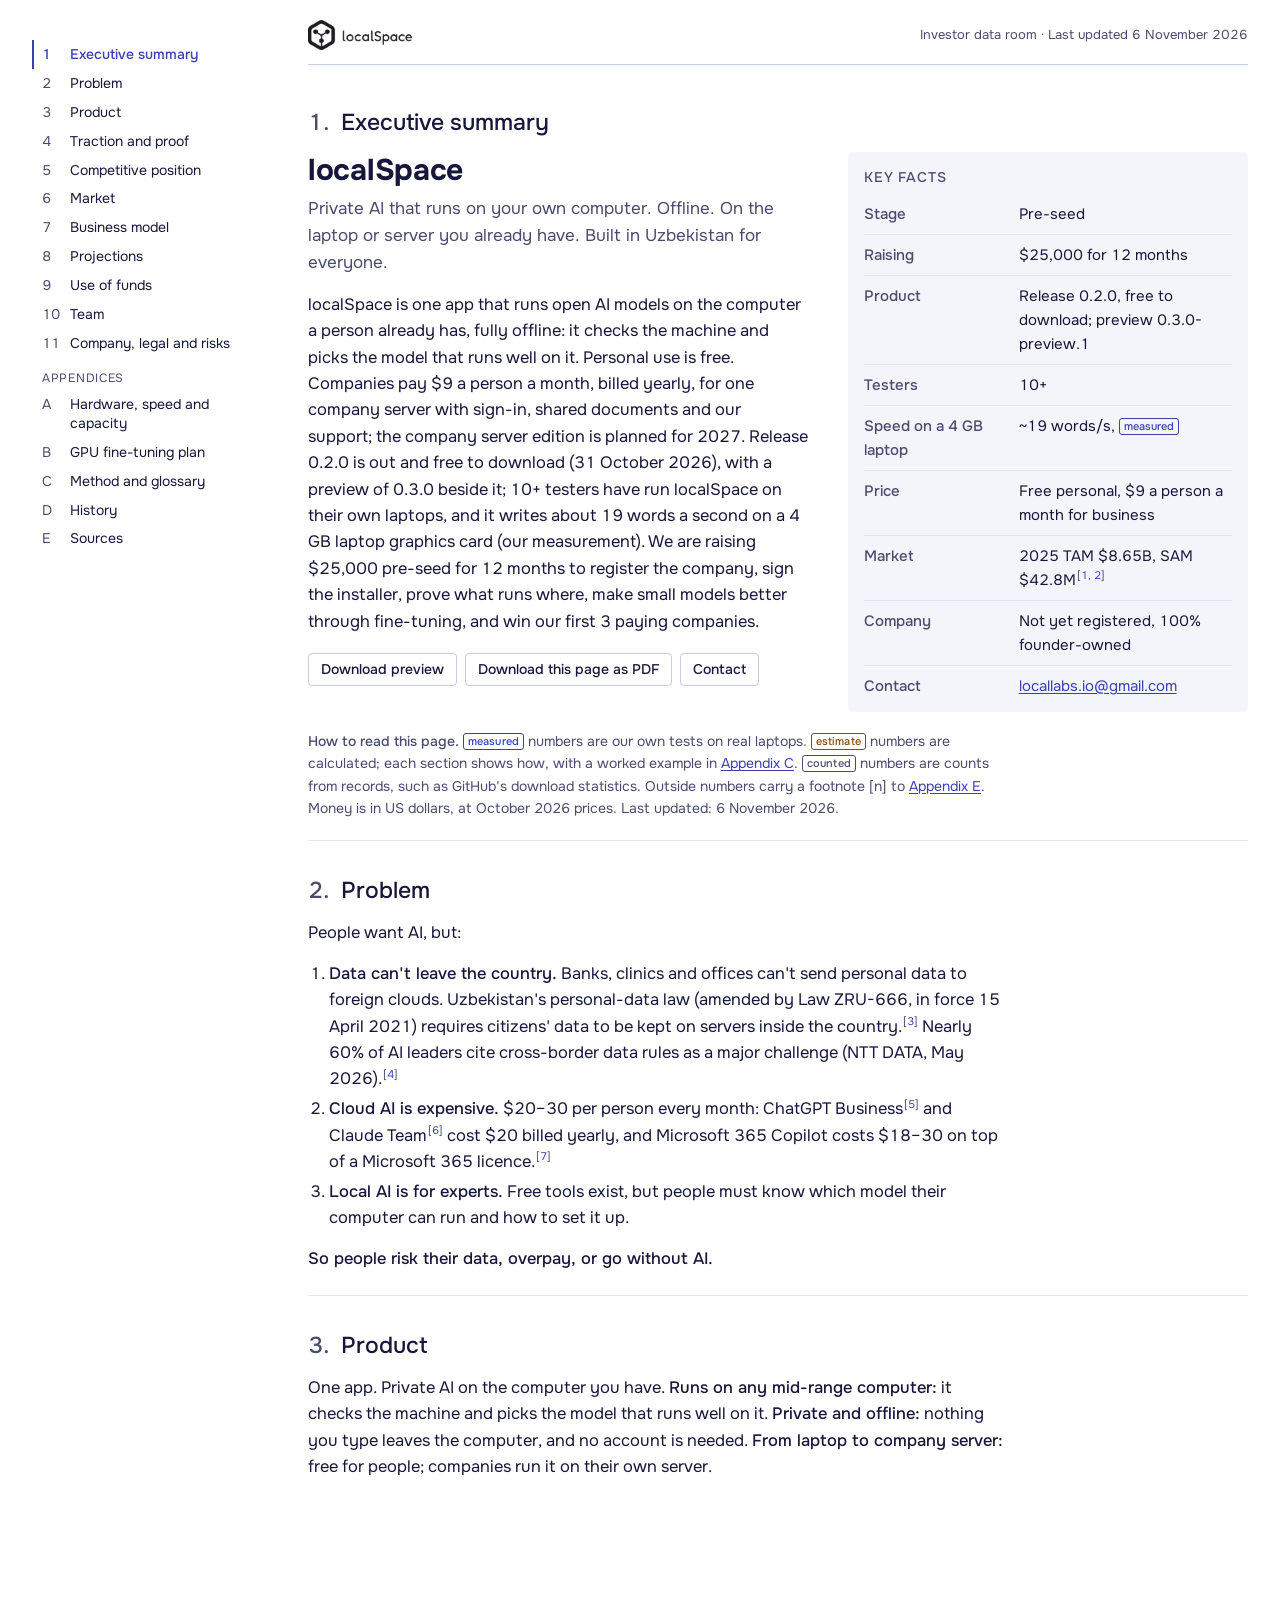
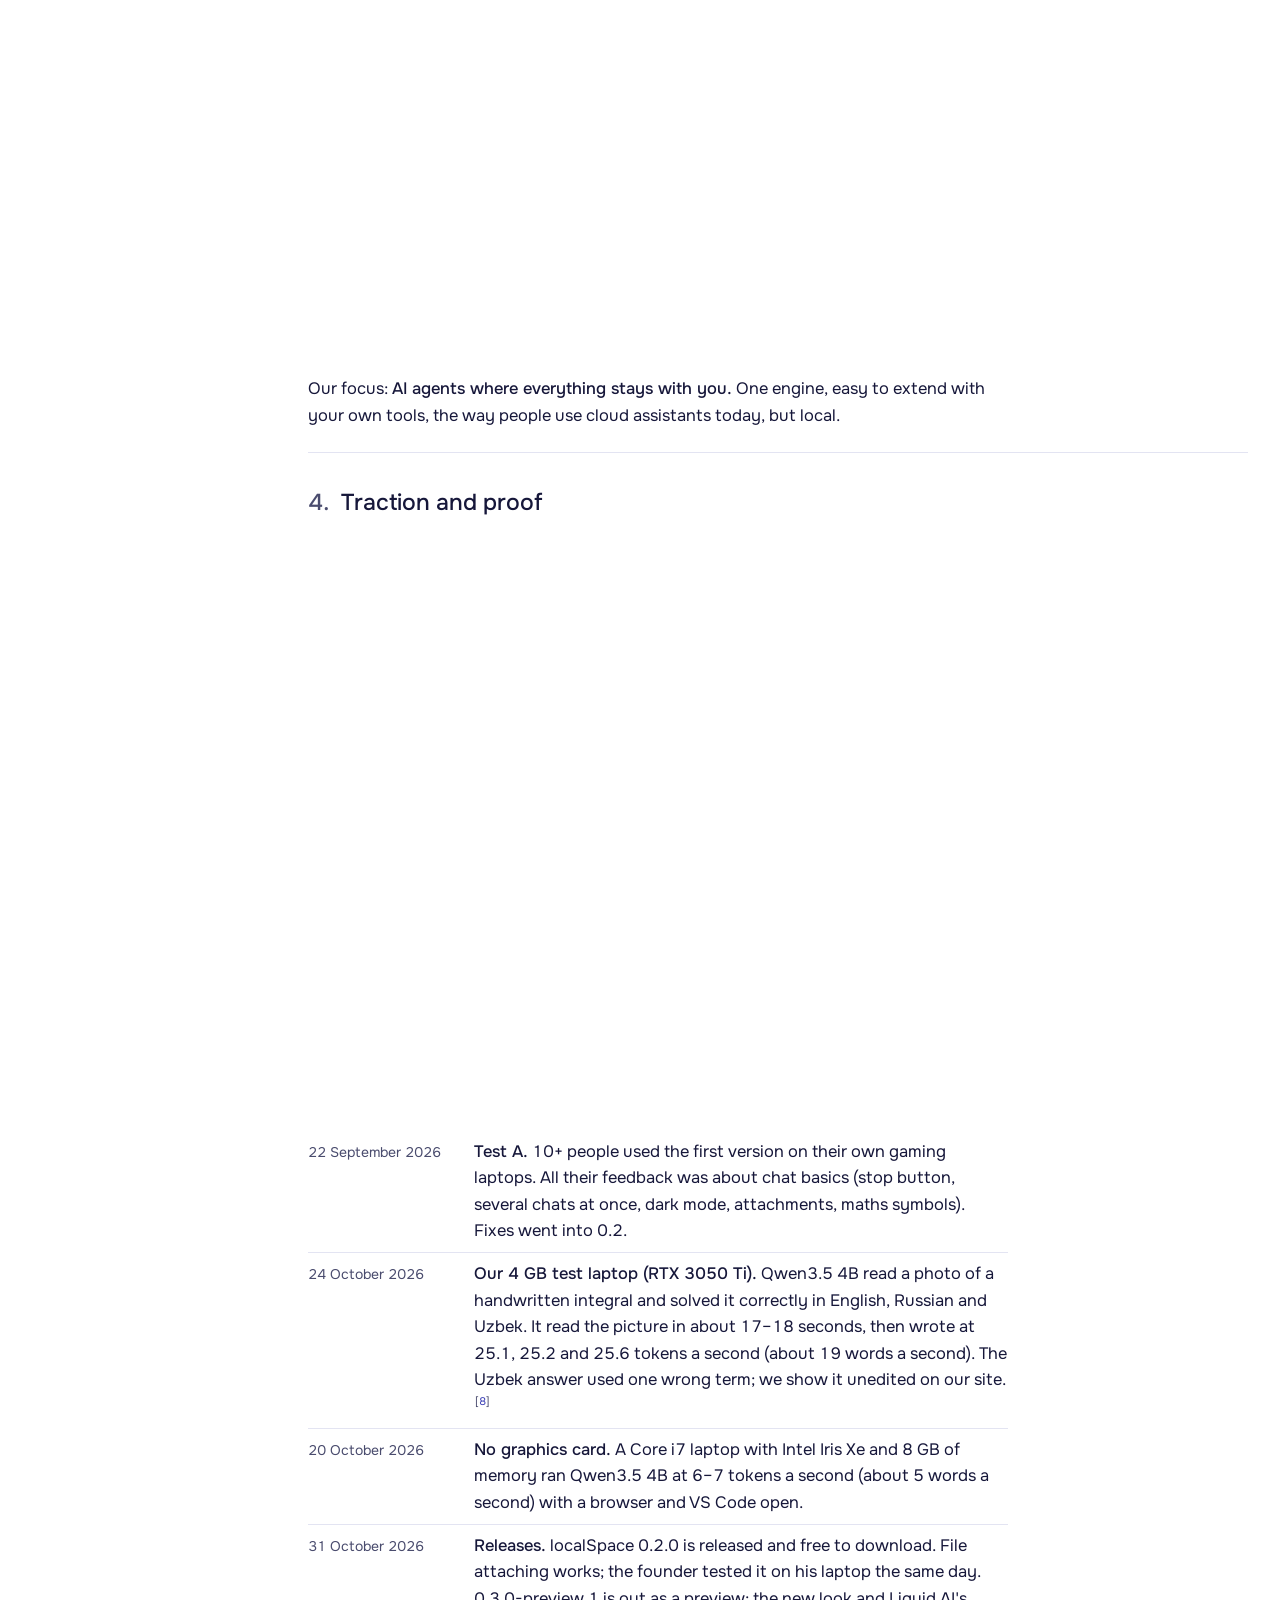
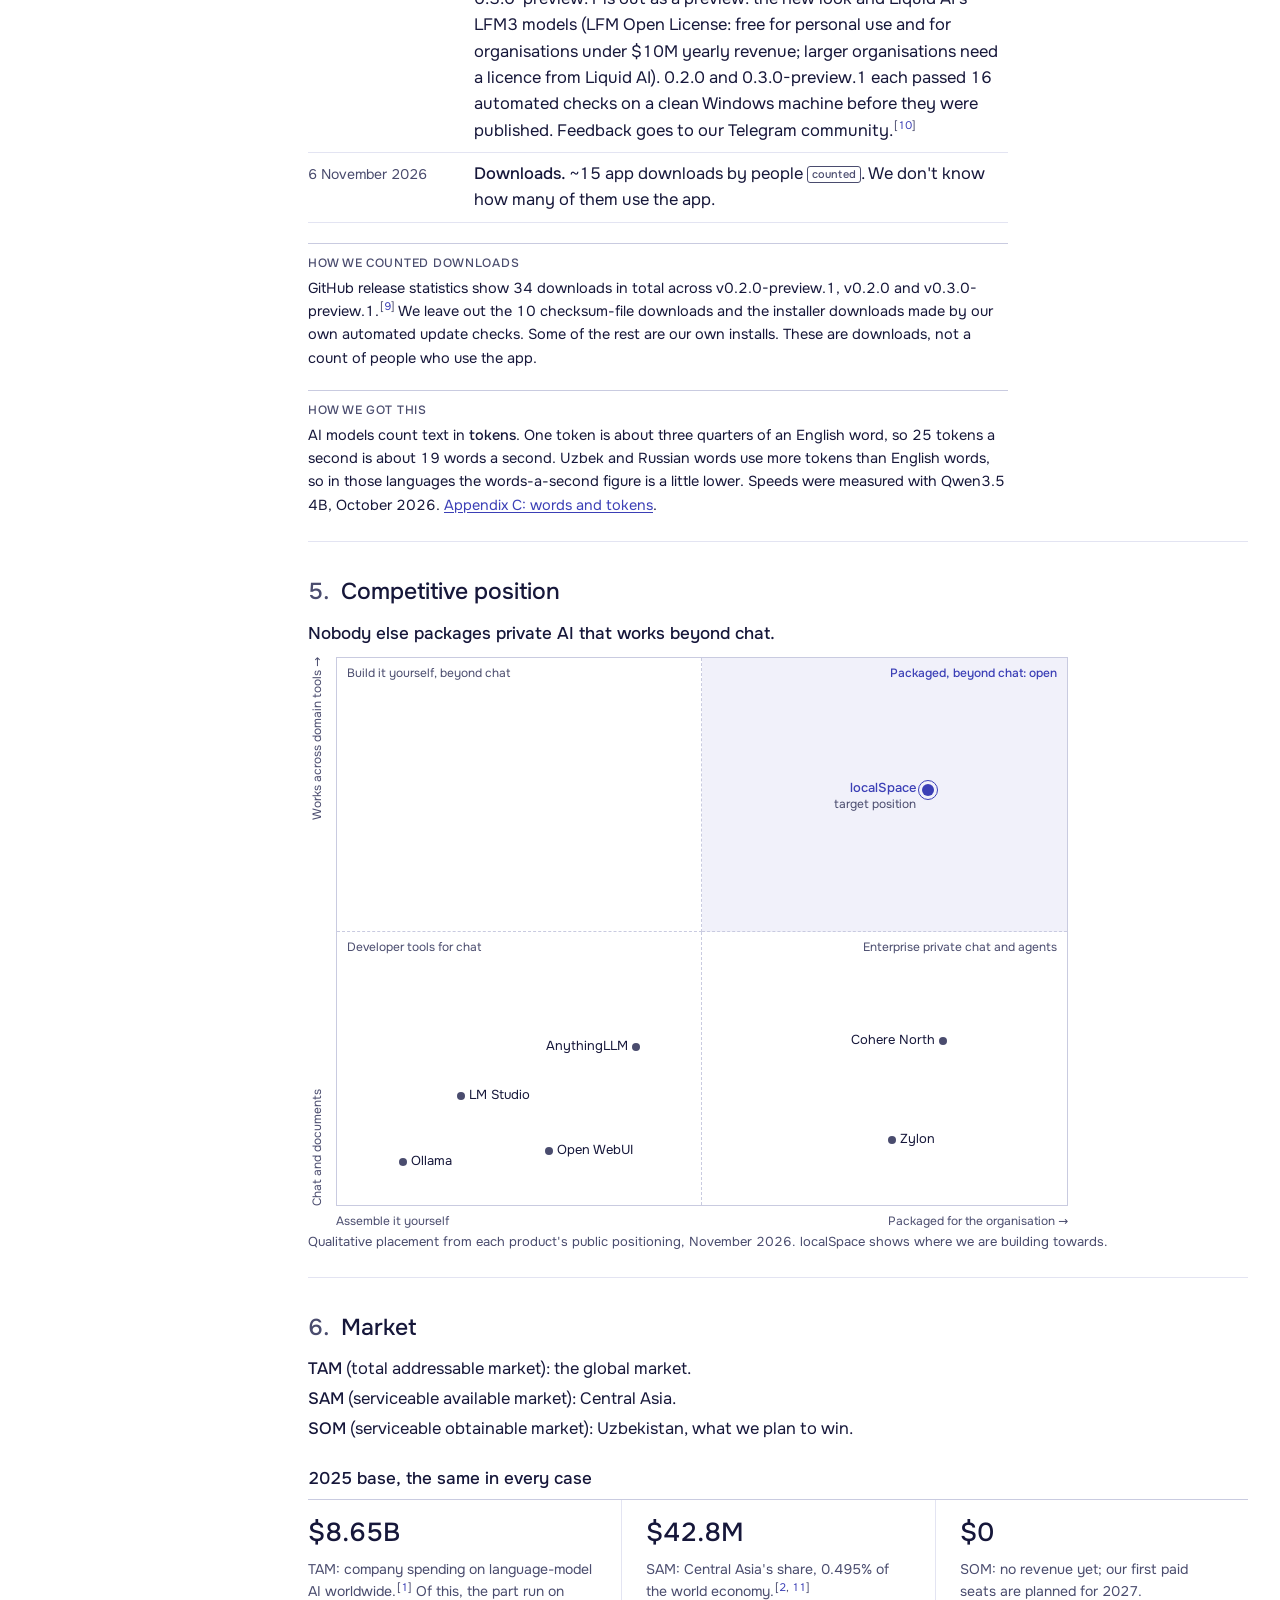
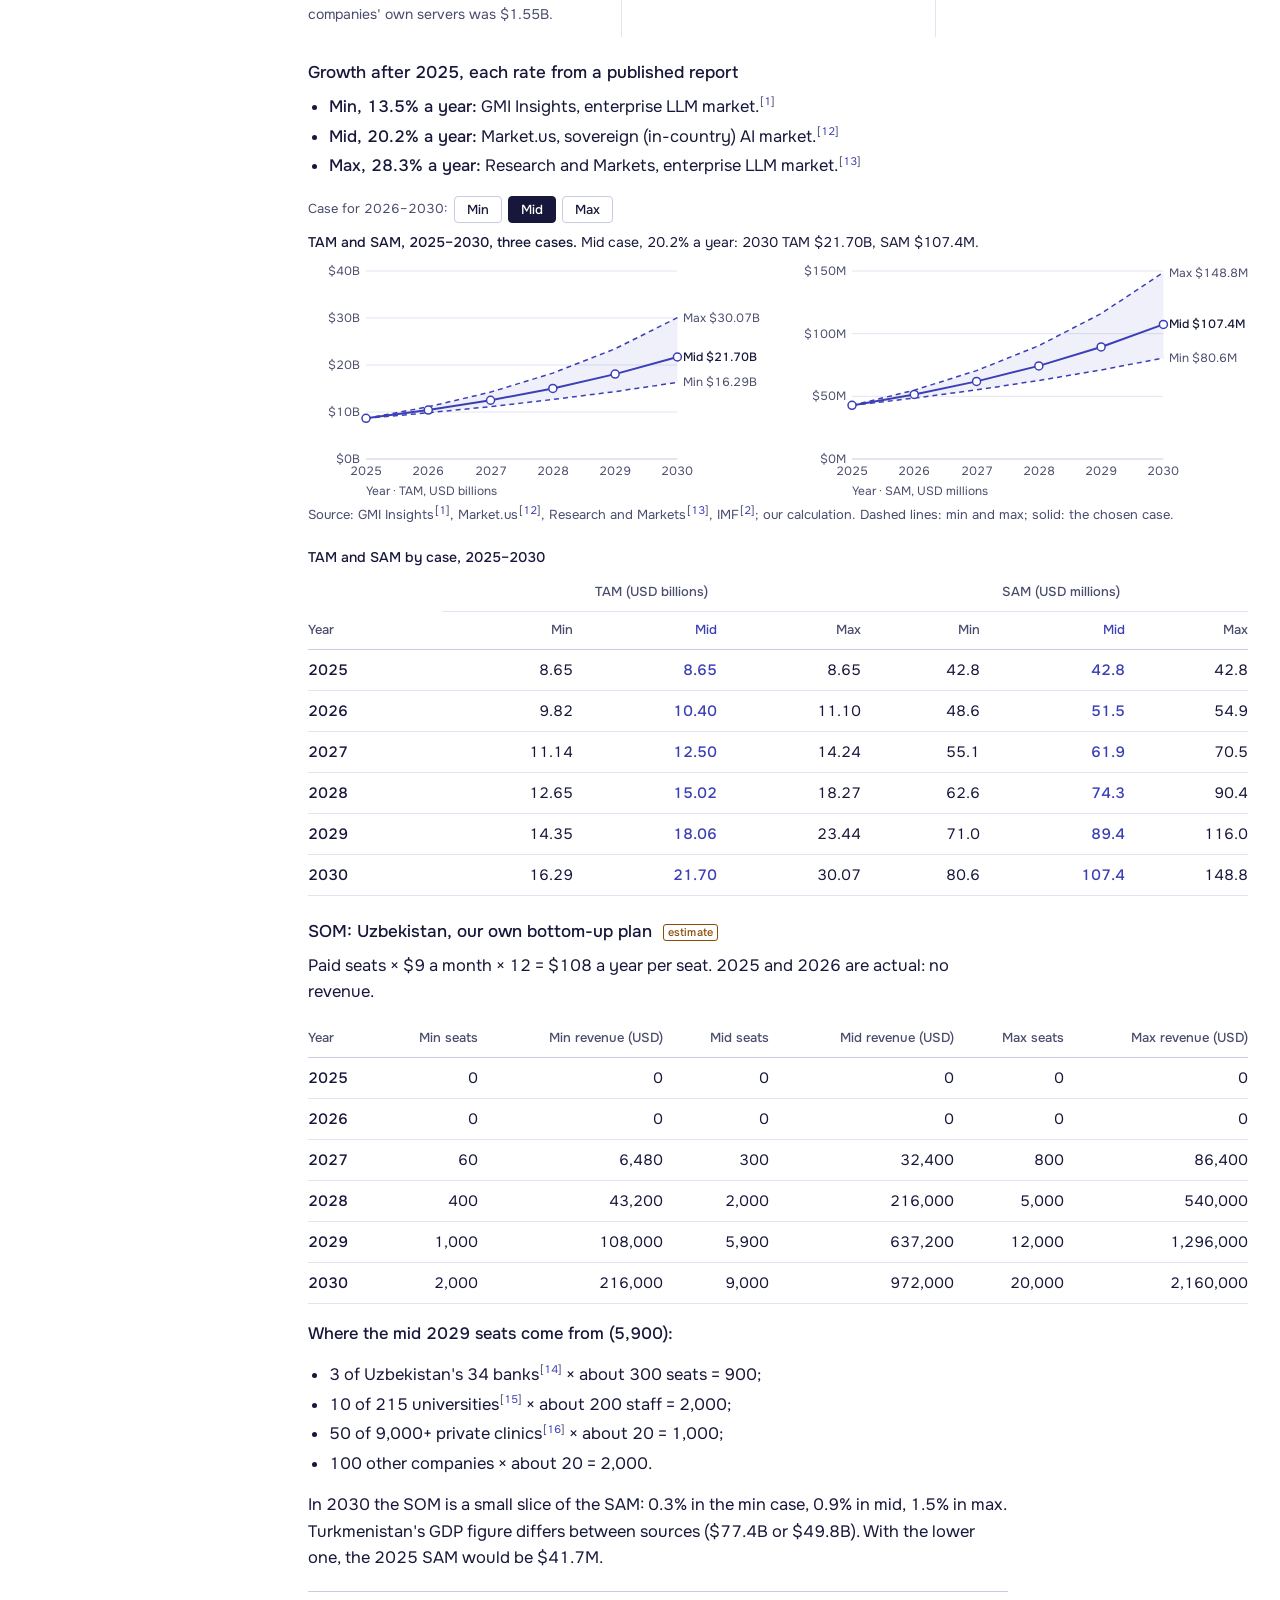
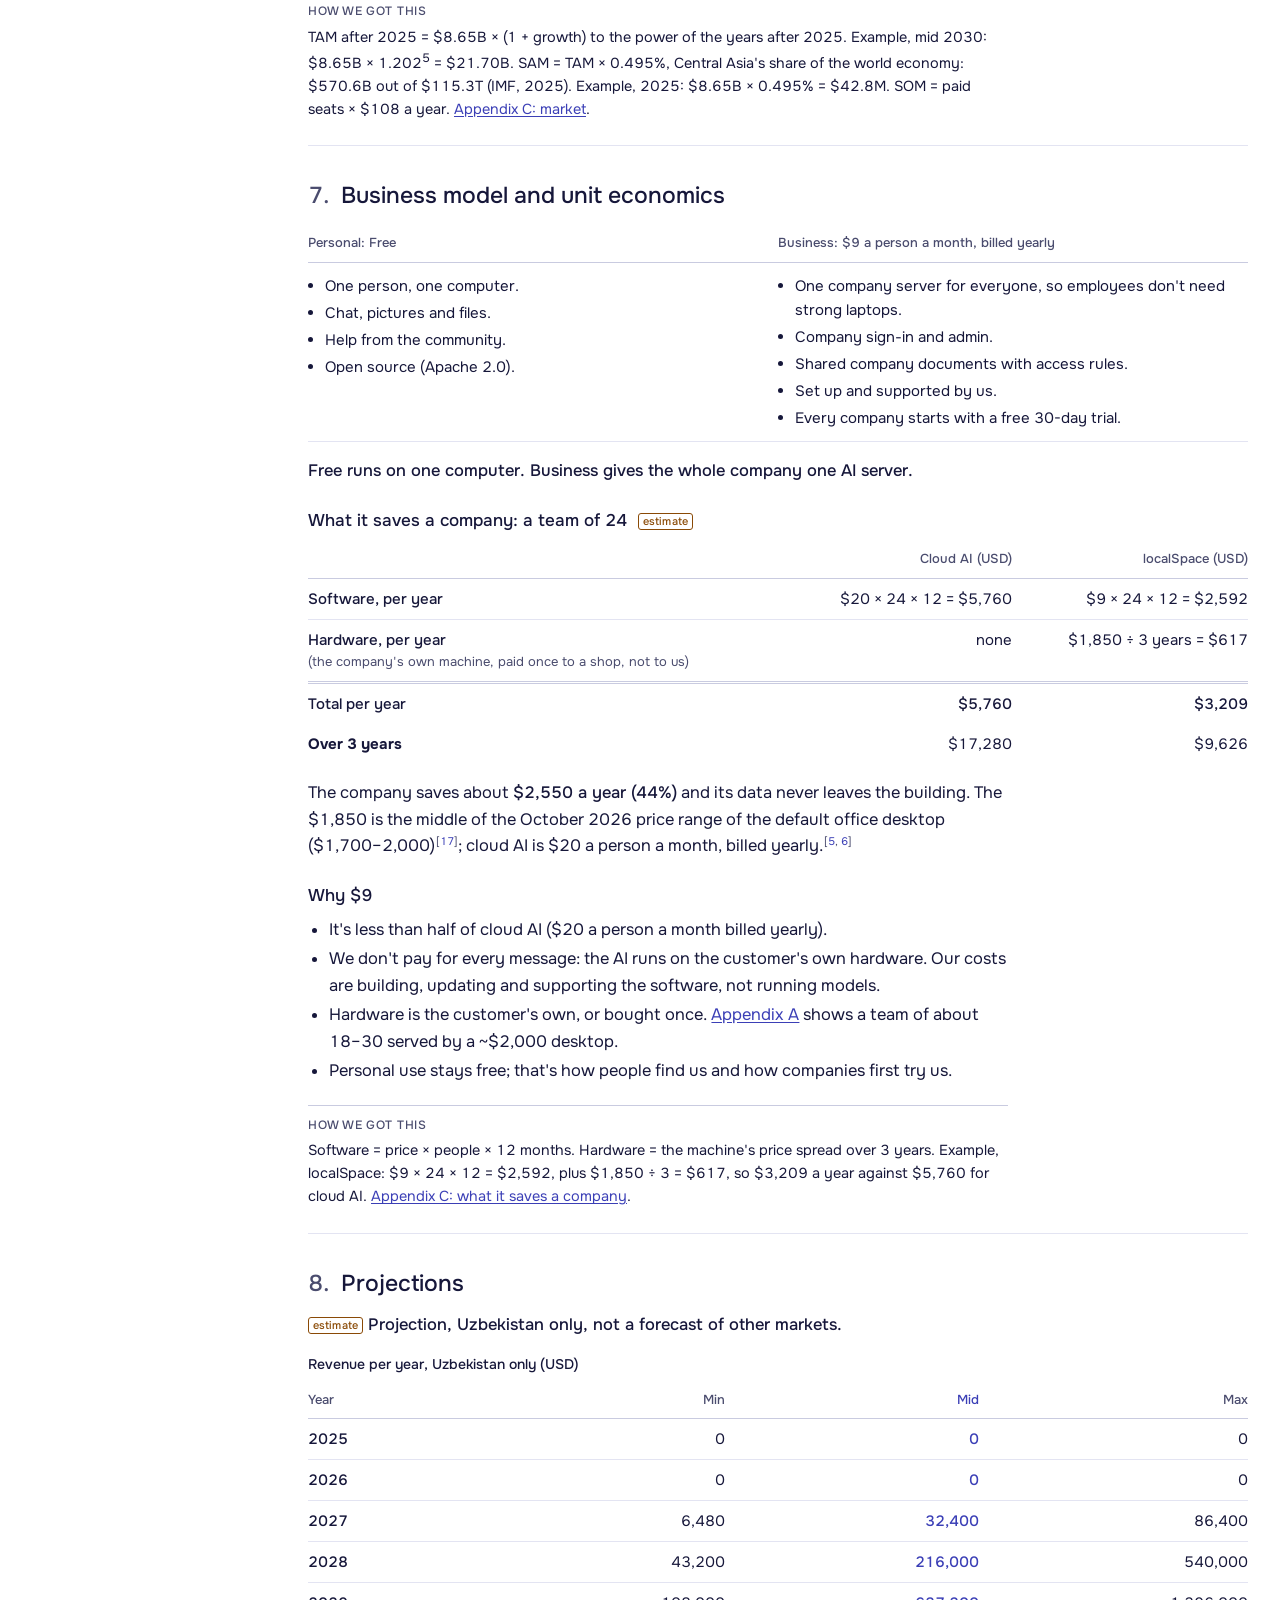
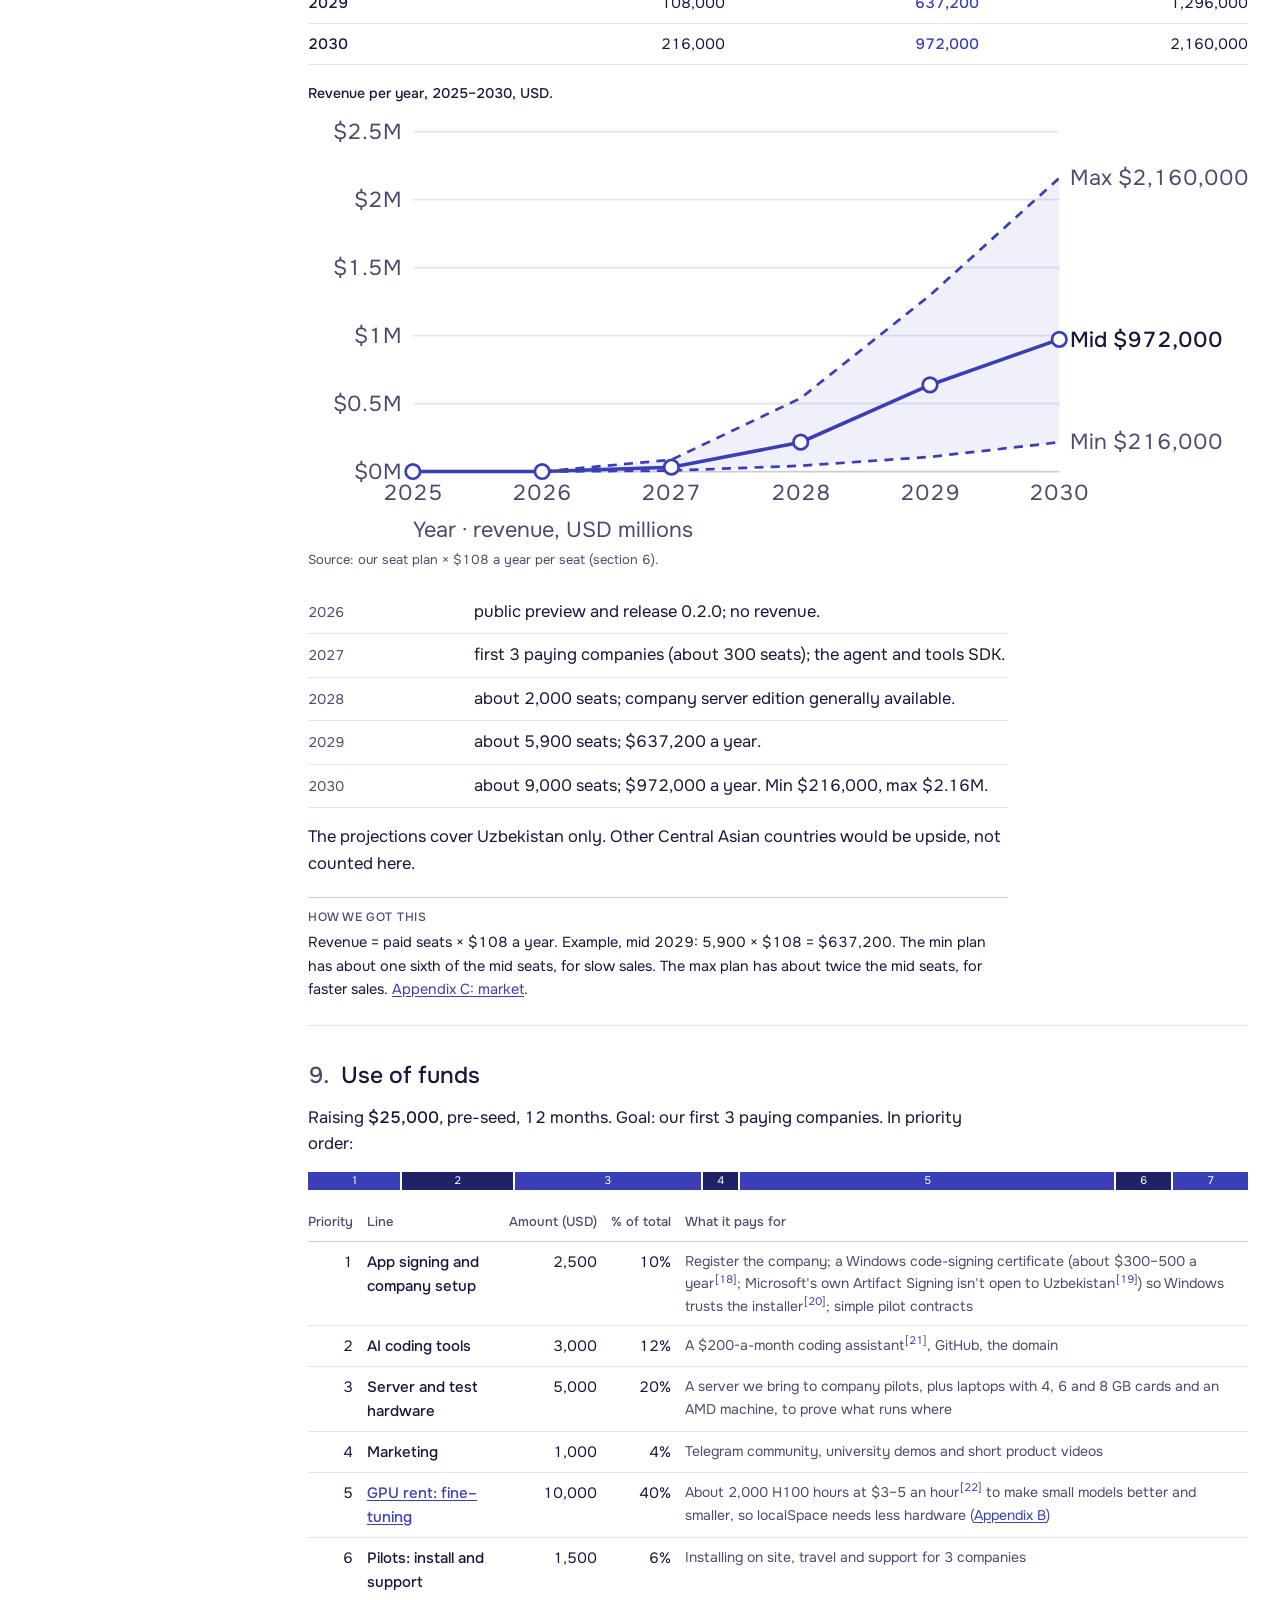
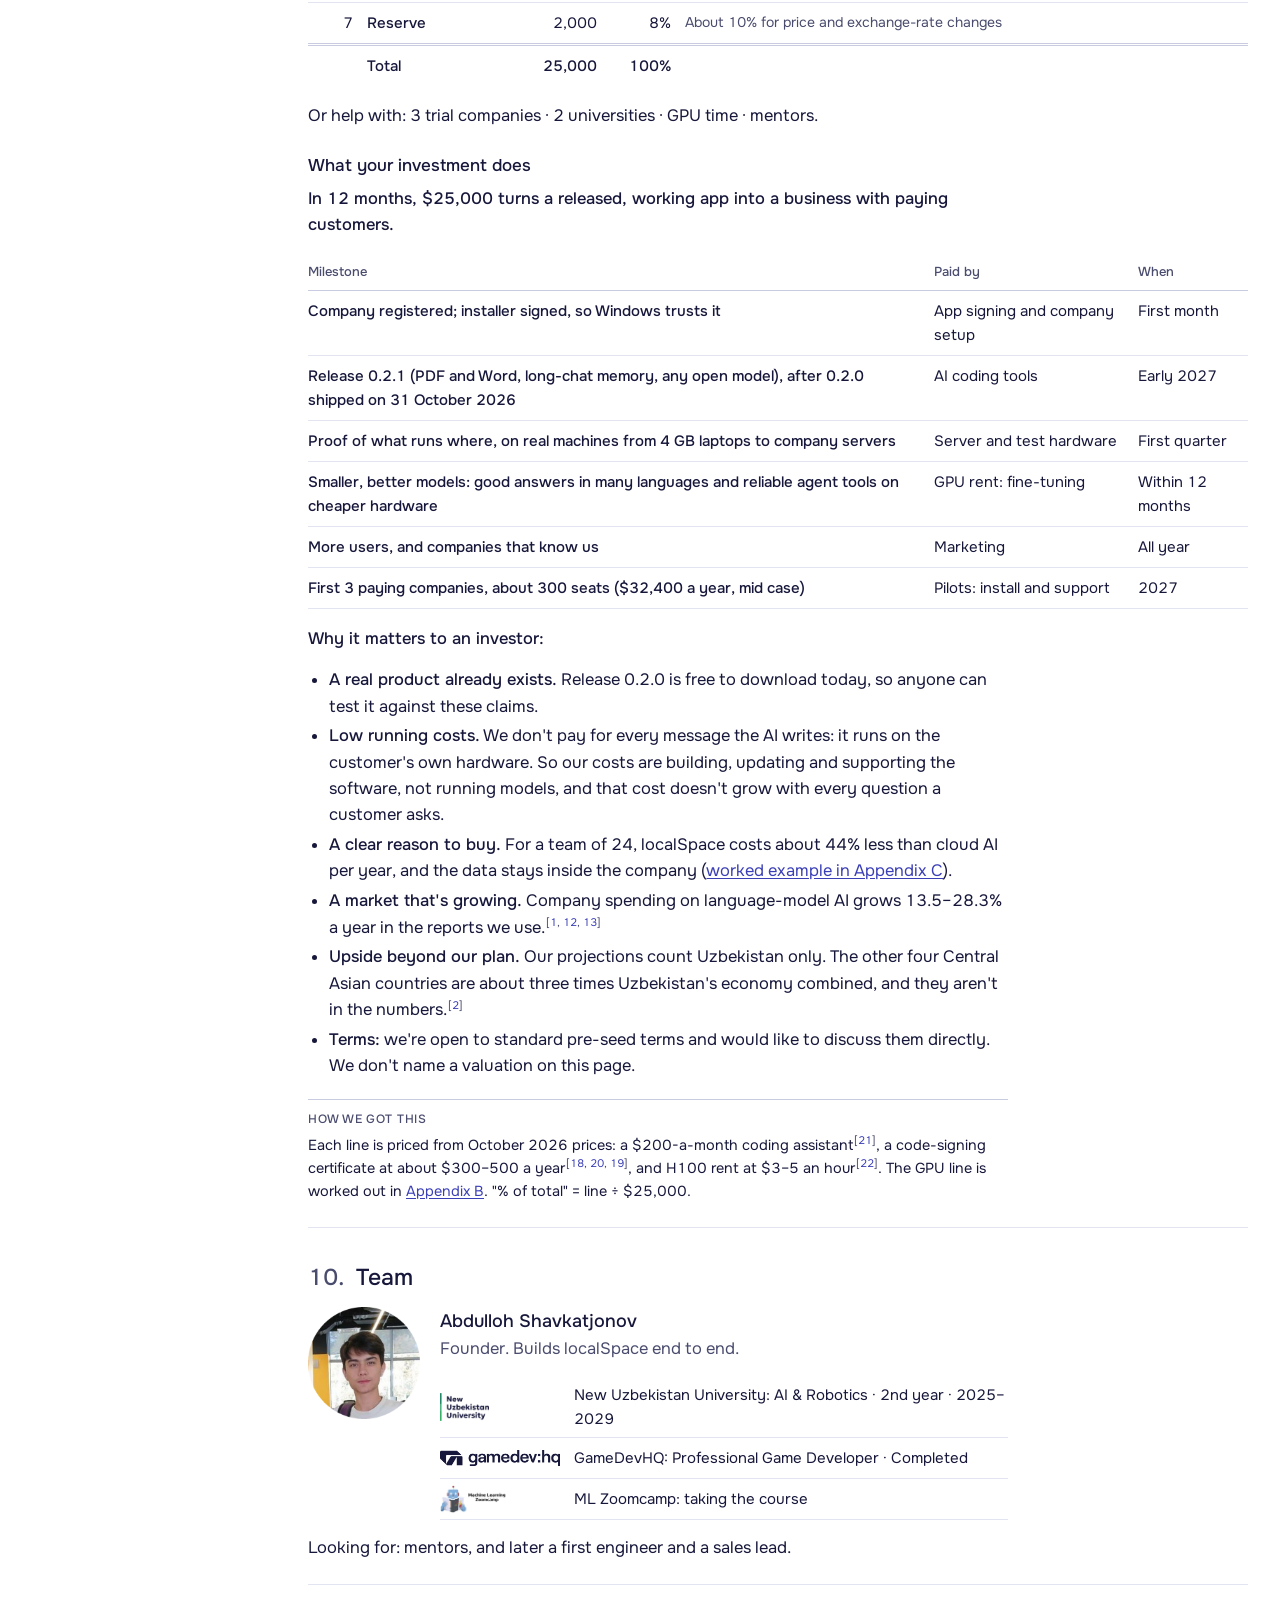
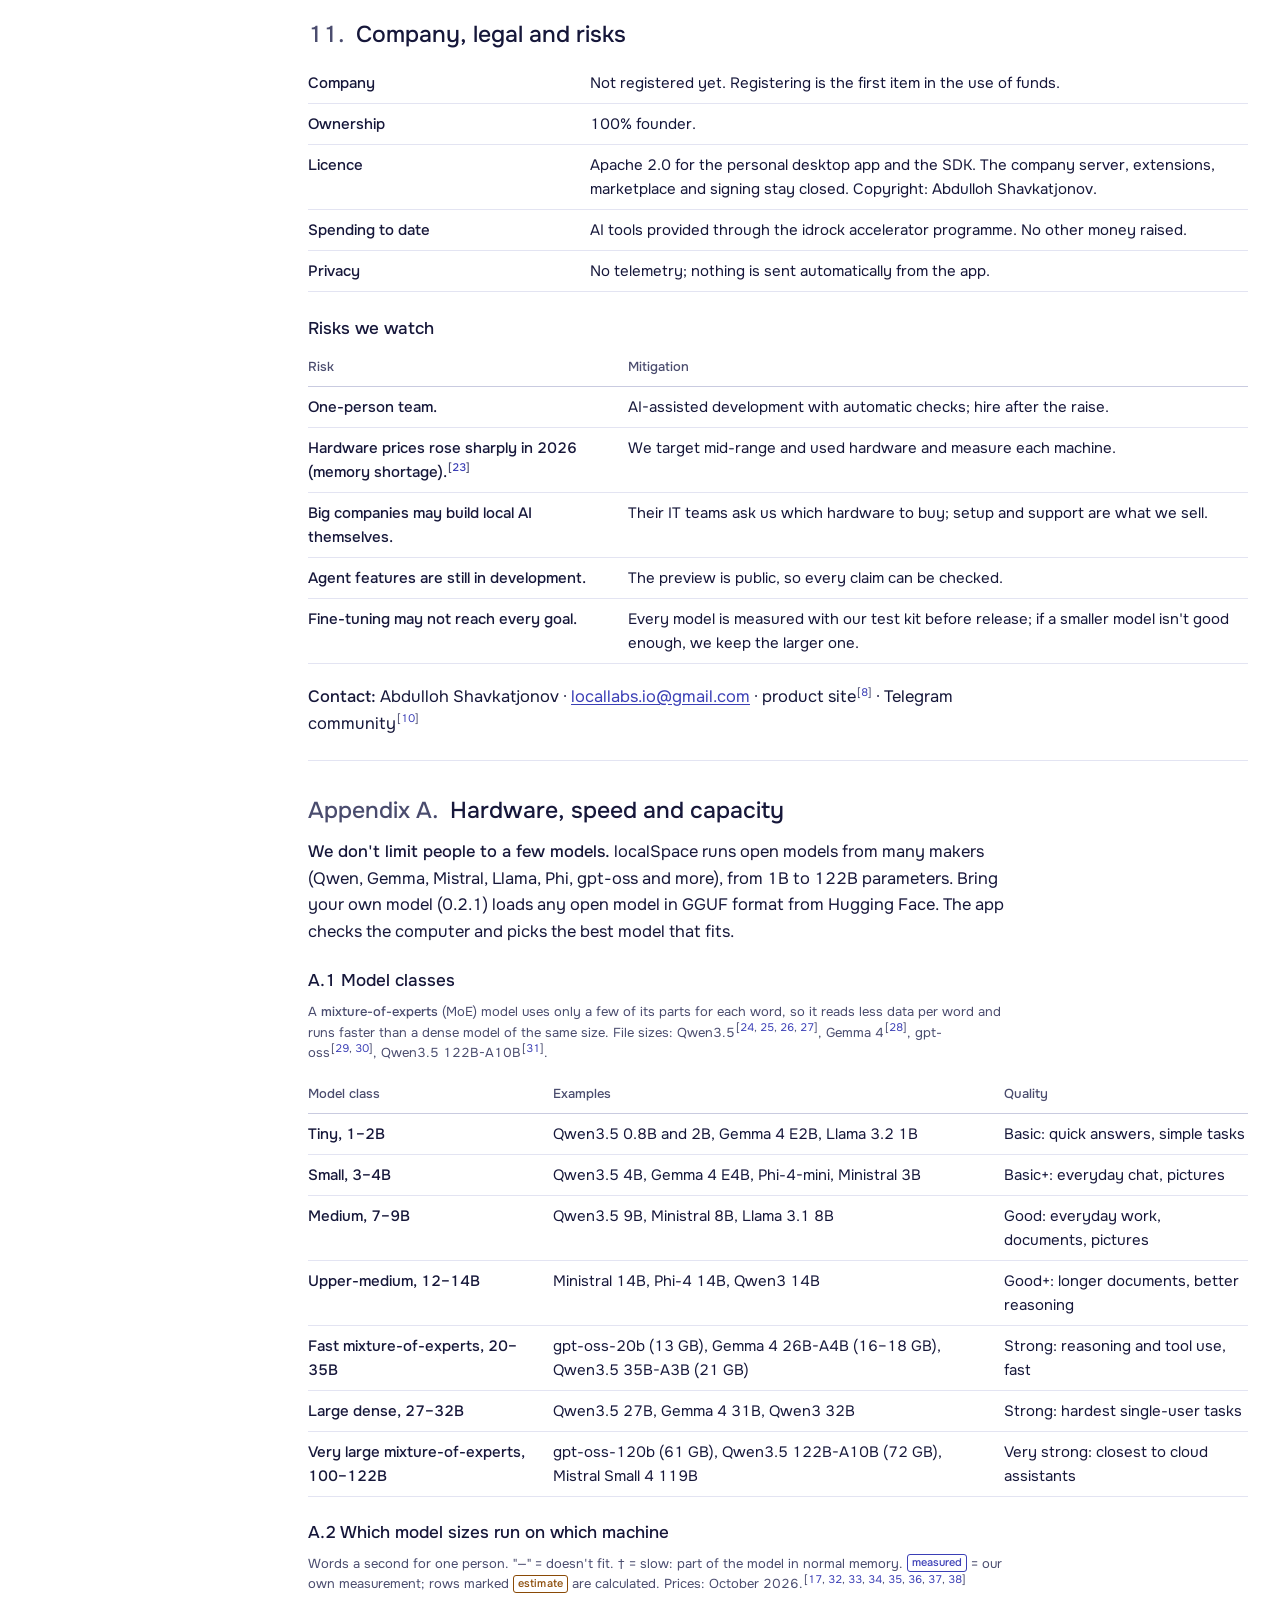
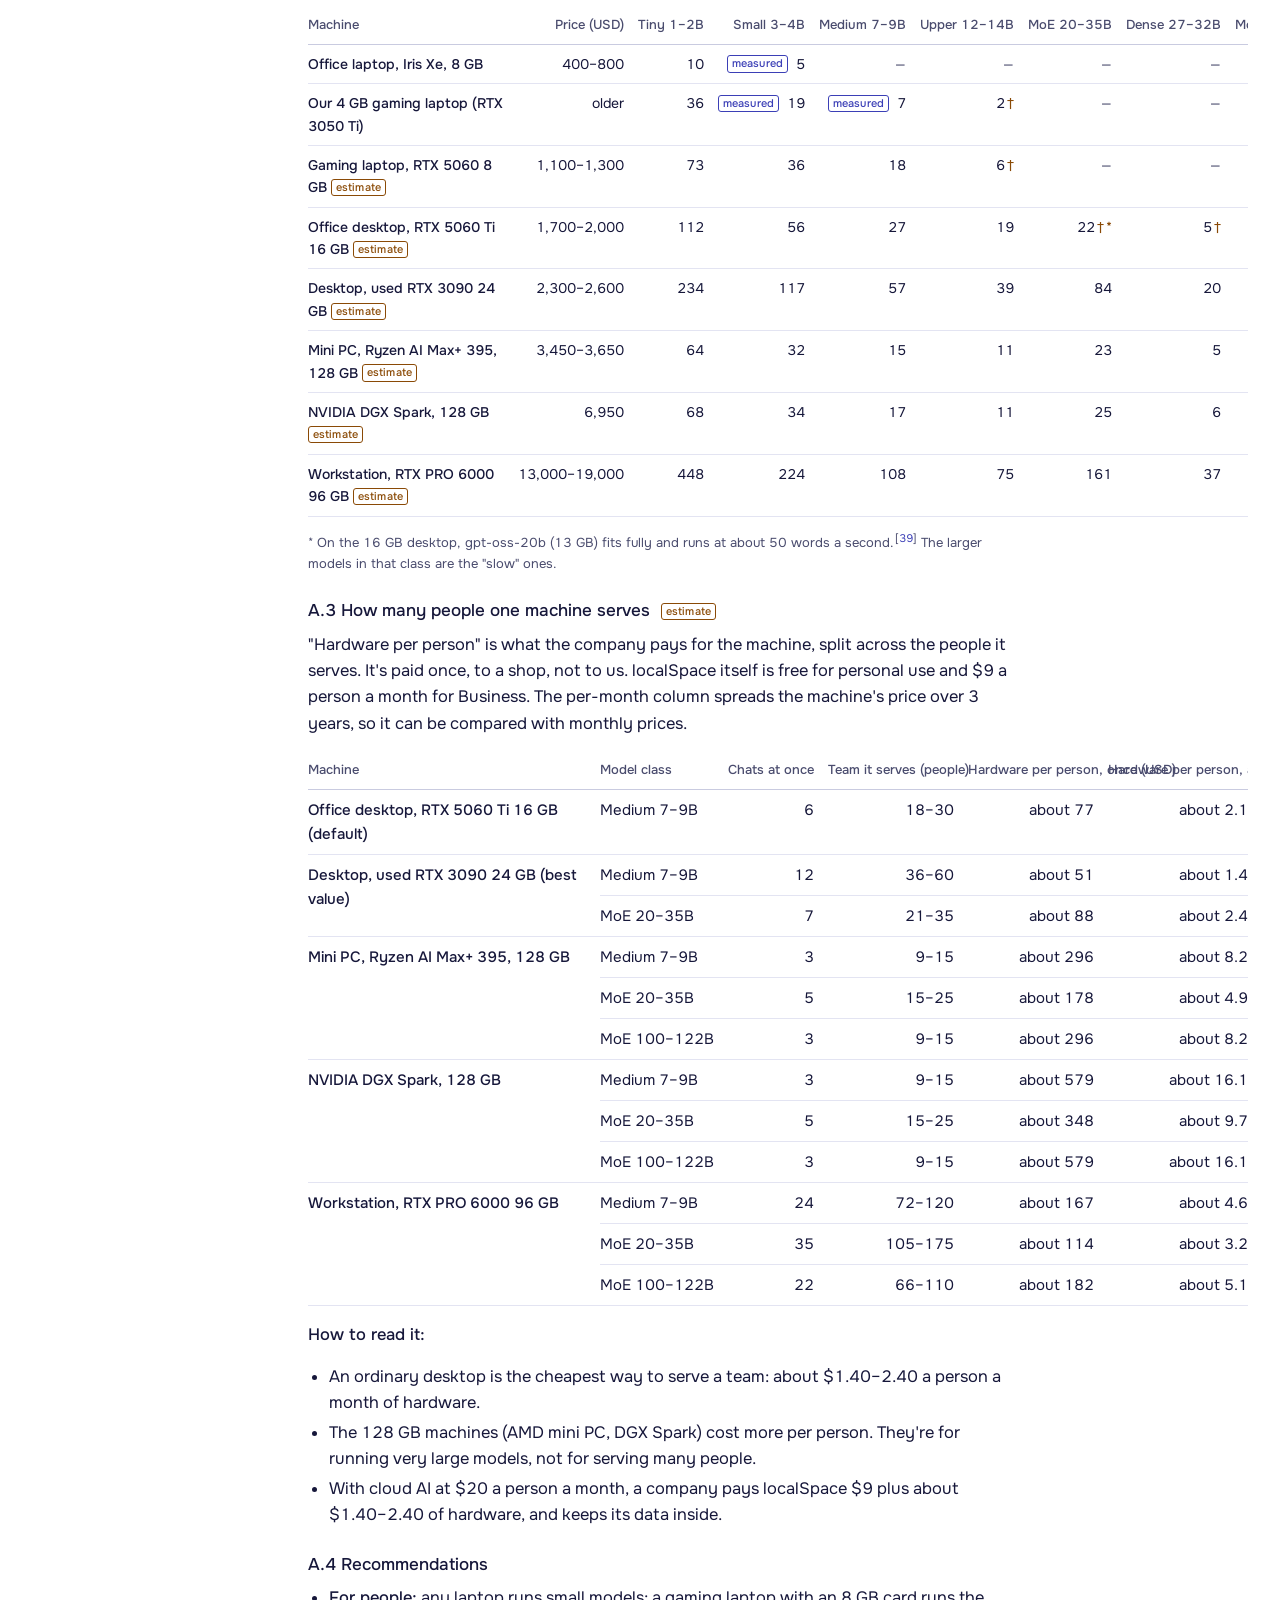
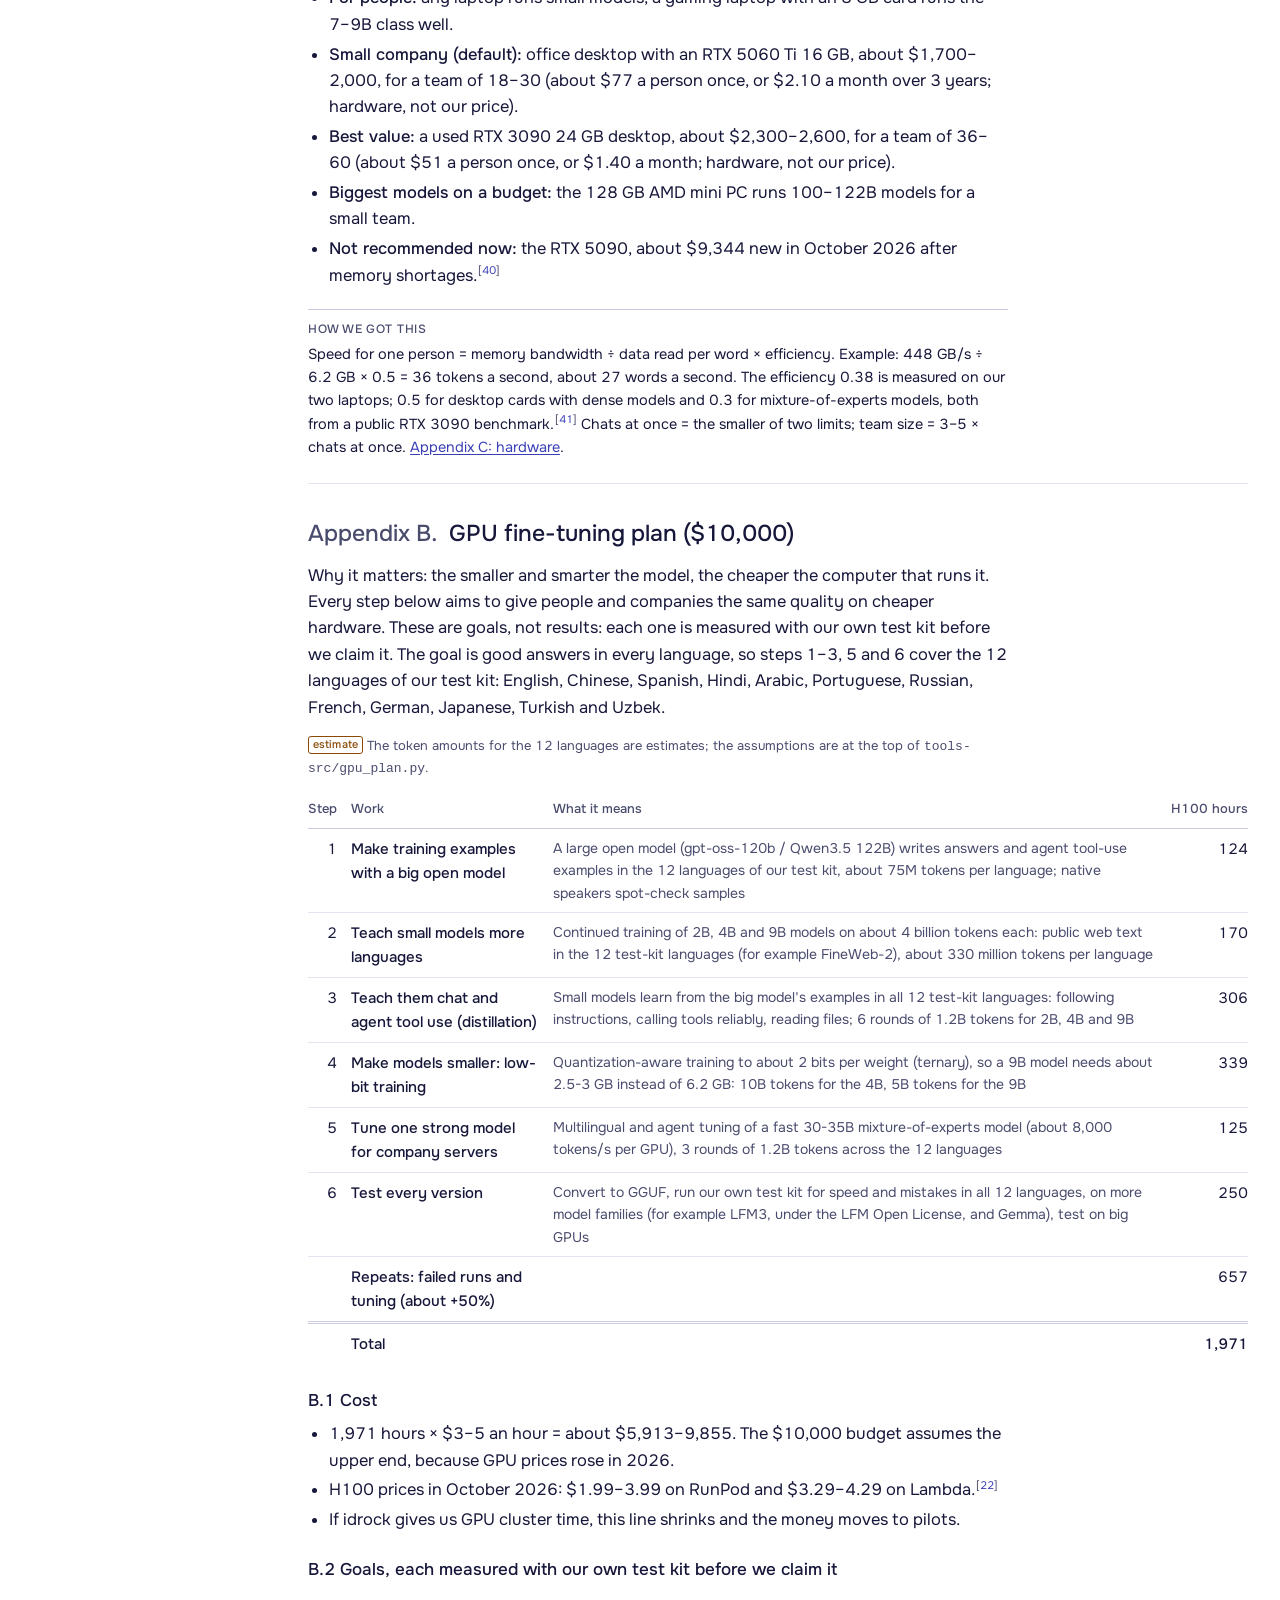
==== commit 810b7ef8: "feat: the data room for November 2026 - Dates: last updated 6 November 2026 everywhere (masthead, re" ====
--- a/index.html
+++ b/index.html
@@ -4,7 +4,7 @@
 <meta charset="utf-8">
 <meta name="viewport" content="width=device-width, initial-scale=1">
 <title>localSpace: investor data room</title>
-<meta name="description" content="localSpace investor data room: private AI that runs on your own computer. Pre-seed, raising $25,000, October 2026.">
+<meta name="description" content="localSpace investor data room: private AI that runs on your own computer. Pre-seed, raising $25,000, November 2026.">
 <meta name="color-scheme" content="light dark">
 <link rel="icon" href="assets/img/logo.png">
 <link rel="preload" href="assets/fonts/onest-latin-400-normal.woff2" as="font" type="font/woff2" crossorigin>
@@ -49,7 +49,7 @@
 
 <header class="mast">
   <img class="logo" src="assets/img/logo.png" alt="localSpace" width="124" height="36">
-  <p>Investor data room · Last updated <time datetime="2026-10-26">26 October 2026</time></p>
+  <p>Investor data room · Last updated <time datetime="2026-11-06">6 November 2026</time></p>
 </header>
 
 <!-- 1 -->
@@ -59,7 +59,7 @@
     <div class="sum-text">
       <h1>localSpace</h1>
       <p class="tagline">Private AI that runs on your own computer. Offline. On the laptop or server you already have. Built in Uzbekistan for everyone.</p>
-      <p>localSpace is one app that runs open AI models on the computer a person already has, fully offline: it checks the machine and picks the model that runs well on it. Personal use is free. Companies pay $9 a person a month, billed yearly, for one company server with sign-in, shared documents and our support; the company server edition is planned for 2027. A public preview is live, 10+ testers have run it on their own laptops, and it writes about 19 words a second on a 4 GB laptop graphics card (our measurement). We are raising $25,000 pre-seed for 12 months to register the company, sign the installer, prove what runs where, make small models better through fine-tuning, and win our first 3 paying companies.</p>
+      <p>localSpace is one app that runs open AI models on the computer a person already has, fully offline: it checks the machine and picks the model that runs well on it. Personal use is free. Companies pay $9 a person a month, billed yearly, for one company server with sign-in, shared documents and our support; the company server edition is planned for 2027. Release 0.2.0 is out and free to download (31 October 2026), with a preview of 0.3.0 beside it; 10+ testers have run localSpace on their own laptops, and it writes about 19 words a second on a 4 GB laptop graphics card (our measurement). We are raising $25,000 pre-seed for 12 months to register the company, sign the installer, prove what runs where, make small models better through fine-tuning, and win our first 3 paying companies.</p>
       <p class="actions">
         <a class="btn" href="https://linusip.github.io/localLabs/" target="_blank" rel="noopener">Download preview</a>
         <button class="btn js-only" type="button" data-print>Download this page as PDF</button>
@@ -72,7 +72,7 @@
         <tbody>
           <tr><th scope="row">Stage</th><td>Pre-seed</td></tr>
           <tr><th scope="row">Raising</th><td>$25,000 for 12 months</td></tr>
-          <tr><th scope="row">Product</th><td>Public preview, live</td></tr>
+          <tr><th scope="row">Product</th><td>Release 0.2.0, free to download; preview 0.3.0-preview.1</td></tr>
           <tr><th scope="row">Testers</th><td>10+</td></tr>
           <tr><th scope="row">Speed on a 4 GB laptop</th><td>~19 words/s, <span class="badge m">measured</span></td></tr>
           <tr><th scope="row">Price</th><td>Free personal, $9 a person a month for business</td></tr>
@@ -83,7 +83,7 @@
       </table>
     </div>
   </div>
-  <p class="howto"><b>How to read this page.</b> <span class="badge m">measured</span> numbers are our own tests on real laptops. <span class="badge e">estimate</span> numbers are calculated; each section shows how, with a worked example in <a href="#method">Appendix C</a>. Outside numbers carry a footnote [n] to <a href="#sources">Appendix E</a>. Money is in US dollars, at October 2026 prices. Last updated: 26 October 2026.</p>
+  <p class="howto"><b>How to read this page.</b> <span class="badge m">measured</span> numbers are our own tests on real laptops. <span class="badge e">estimate</span> numbers are calculated; each section shows how, with a worked example in <a href="#method">Appendix C</a>. <span class="badge c">counted</span> numbers are counts from records, such as GitHub's download statistics. Outside numbers carry a footnote [n] to <a href="#sources">Appendix E</a>. Money is in US dollars, at October 2026 prices. Last updated: 6 November 2026.</p>
 </section>
 
 <!-- 2 -->
@@ -105,19 +105,20 @@
   <div class="wide scroll">
     <table class="tbl two-col" id="product-table">
       <caption class="sr">What works today and what comes next</caption>
-      <thead><tr><th scope="col">Works today (public preview)</th><th scope="col">Coming next (date)</th></tr></thead>
+      <thead><tr><th scope="col">Works today (release 0.2.0)</th><th scope="col">In preview, and coming next (date)</th></tr></thead>
       <tbody><tr>
         <td><ul>
           <li>chat with open models from several makers (Qwen3.5, Gemma 4, Ministral), from 0.8B to 9B, chosen to fit the computer;</li>
           <li>automatic model choice for the computer;</li>
           <li>attaching pictures and screenshots;</li>
+          <li>attaching text files (.txt, .md, .csv and code, up to 2 MB);</li>
           <li>English, Russian and Uzbek;</li>
           <li>any graphics card (NVIDIA, AMD or Intel, through Vulkan) or none;</li>
           <li>chats kept when updating.</li>
         </ul></td>
         <td><dl class="plan">
-          <dt>0.2.0, November 2026</dt><dd>text-file attachments.</dd>
-          <dt>0.2.1</dt><dd>context compacting for long chats; PDF and Word files; full app translation; bring your own model: any open GGUF model from Hugging Face, up to 122B on big machines; a new design with three colour themes; a CUDA edition for NVIDIA, if the licence review is cleared.</dd>
+          <dt>In preview: 0.3.0-preview.1, 31 October 2026</dt><dd>the new look: three colour schemes, and light or dark mode; two small models from Liquid AI, LFM3 1.7B and LFM3-VL 2B, which you can pick in the model list. Their licence: "LFM Open License: free for personal use and for organisations under $10M yearly revenue; larger organisations need a licence from Liquid AI."</dd>
+          <dt>0.2.1</dt><dd>context compacting for long chats; PDF and Word files; full app translation; bring your own model: any open GGUF model from Hugging Face, up to 122B on big machines; a CUDA edition for NVIDIA, if the licence review is cleared.</dd>
           <dt>2027</dt><dd>the AI agent that works with your files and tools offline; an SDK so companies and the community can add their own tools (community tools are reviewed before they enter the catalog); the company server edition.</dd>
         </dl></td>
       </tr></tbody>
@@ -134,7 +135,10 @@
       <caption>Metrics</caption>
       <thead><tr><th scope="col" class="stick">Metric</th><th scope="col">Value</th><th scope="col">Date</th><th scope="col">Type</th><th scope="col">Source</th></tr></thead>
       <tbody>
-        <tr><th scope="row" class="stick">Public preview v0.2.0-preview.1</th><td>Live, free to download</td><td>October 2026</td><td><span class="badge m">measured</span></td><td>Product site<sup class="fn">[<a href="#src-8">8</a>]</sup></td></tr>
+        <tr><th scope="row" class="stick">Release 0.2.0</th><td>Released, free to download</td><td>31 October 2026</td><td></td><td>Product site<sup class="fn">[<a href="#src-8">8</a>]</sup></td></tr>
+        <tr><th scope="row" class="stick">Preview 0.3.0-preview.1</th><td>The new look and Liquid AI's LFM3 models (LFM Open License)</td><td>31 October 2026</td><td></td><td>Product site<sup class="fn">[<a href="#src-8">8</a>]</sup></td></tr>
+        <tr><th scope="row" class="stick">Automated checks on a clean Windows machine, before publishing</th><td class="num">16 of 16 passed <small>(0.2.0 and 0.3.0-preview.1)</small></td><td>30–31 October 2026</td><td><span class="badge c">counted</span></td><td>Our release check</td></tr>
+        <tr id="downloads"><th scope="row" class="stick">App downloads by people</th><td class="num" data-downloads="15">~15</td><td>6 November 2026</td><td><span class="badge c">counted</span></td><td>GitHub release statistics<sup class="fn">[<a href="#src-9">9</a>]</sup></td></tr>
         <tr><th scope="row" class="stick">Testers on their own laptops (Test A)</th><td class="num">10+</td><td>22 September 2026</td><td><span class="badge m">measured</span></td><td>Our records</td></tr>
         <tr><th scope="row" class="stick">Speed, Qwen3.5 4B, 4 GB laptop card (RTX 3050 Ti)</th><td class="num">~19 words/s <small>(25.1–25.6 tokens/s)</small></td><td>24 October 2026</td><td><span class="badge m">measured</span></td><td>Our measurement</td></tr>
         <tr><th scope="row" class="stick">Speed, Qwen3.5 9B, same laptop</th><td class="num">~7 words/s <small>(about 9 tokens/s)</small></td><td>October 2026</td><td><span class="badge m">measured</span></td><td>Our measurement</td></tr>
@@ -146,8 +150,13 @@
     <div><dt>22 September 2026</dt><dd><b>Test A.</b> 10+ people used the first version on their own gaming laptops. All their feedback was about chat basics (stop button, several chats at once, dark mode, attachments, maths symbols). Fixes went into 0.2.</dd></div>
     <div><dt>24 October 2026</dt><dd><b>Our 4 GB test laptop (RTX 3050 Ti).</b> Qwen3.5 4B read a photo of a handwritten integral and solved it correctly in English, Russian and Uzbek. It read the picture in about 17–18 seconds, then wrote at 25.1, 25.2 and 25.6 tokens a second (about 19 words a second). The Uzbek answer used one wrong term; we show it unedited on our site.<sup class="fn">[<a href="#src-8">8</a>]</sup></dd></div>
     <div><dt>20 October 2026</dt><dd><b>No graphics card.</b> A Core i7 laptop with Intel Iris Xe and 8 GB of memory ran Qwen3.5 4B at 6–7 tokens a second (about 5 words a second) with a browser and VS Code open.</dd></div>
-    <div><dt>October 2026</dt><dd><b>Public preview.</b> v0.2.0-preview.1 is public, with a download counter and a Telegram community.<sup class="fn">[<a href="#src-9">9</a>]</sup></dd></div>
+    <div><dt>31 October 2026</dt><dd><b>Releases.</b> localSpace 0.2.0 is released and free to download. File attaching works; the founder tested it on his laptop the same day. 0.3.0-preview.1 is out as a preview: the new look and Liquid AI's LFM3 models (LFM Open License: free for personal use and for organisations under $10M yearly revenue; larger organisations need a licence from Liquid AI). 0.2.0 and 0.3.0-preview.1 each passed 16 automated checks on a clean Windows machine before they were published. Feedback goes to our Telegram community.<sup class="fn">[<a href="#src-10">10</a>]</sup></dd></div>
+    <div><dt>6 November 2026</dt><dd><b>Downloads.</b> ~15 app downloads by people <span class="badge c">counted</span>. We don't know how many of them use the app.</dd></div>
   </dl>
+  <div class="note-box">
+    <p class="nb-title">How we counted downloads</p>
+    <p>GitHub release statistics show 34 downloads in total across v0.2.0-preview.1, v0.2.0 and v0.3.0-preview.1.<sup class="fn">[<a href="#src-9">9</a>]</sup> We leave out the 10 checksum-file downloads and the installer downloads made by our own automated update checks. Some of the rest are our own installs. These are downloads, not a count of people who use the app.</p>
+  </div>
   <div class="note-box">
     <p class="nb-title">How we got this</p>
     <p>AI models count text in <dfn>tokens</dfn>. One token is about three quarters of an English word, so 25 tokens a second is about 19 words a second. Uzbek and Russian words use more tokens than English words, so in those languages the words-a-second figure is a little lower. Speeds were measured with Qwen3.5 4B, October 2026. <a href="#m-tokens">Appendix C: words and tokens</a>.</p>
@@ -157,21 +166,27 @@
 <!-- 5 -->
 <section id="advantage" class="sec">
   <h2><span class="n">5.</span> Competitive position</h2>
-  <div class="wide scroll">
-    <table class="tbl compare">
-      <caption class="sr">localSpace compared with Ollama, LM Studio and ChatGPT / Claude</caption>
-      <thead><tr><th scope="col" class="stick"><span class="sr">Feature</span></th><th scope="col">localSpace</th><th scope="col">Ollama</th><th scope="col">LM Studio</th><th scope="col">ChatGPT / Claude</th></tr></thead>
-      <tbody>
-        <tr><th scope="row" class="stick">Everything stays on your computer</th><td><svg class="mark yes" viewBox="0 0 24 24" aria-hidden="true"><circle cx="12" cy="12" r="9" class="fill"/><path d="M8 12.5l2.7 2.7L16 9.8" class="on-fill"/></svg><span class="sr">yes</span></td><td><svg class="mark yes" viewBox="0 0 24 24" aria-hidden="true"><circle cx="12" cy="12" r="9" class="fill"/><path d="M8 12.5l2.7 2.7L16 9.8" class="on-fill"/></svg><span class="sr">yes</span></td><td><svg class="mark yes" viewBox="0 0 24 24" aria-hidden="true"><circle cx="12" cy="12" r="9" class="fill"/><path d="M8 12.5l2.7 2.7L16 9.8" class="on-fill"/></svg><span class="sr">yes</span></td><td><svg class="mark no" viewBox="0 0 24 24" aria-hidden="true"><circle cx="12" cy="12" r="9"/></svg><span class="sr">no</span></td></tr>
-        <tr><th scope="row" class="stick">Easy for anyone: picks the right AI for your computer</th><td><svg class="mark yes" viewBox="0 0 24 24" aria-hidden="true"><circle cx="12" cy="12" r="9" class="fill"/><path d="M8 12.5l2.7 2.7L16 9.8" class="on-fill"/></svg><span class="sr">yes</span></td><td><svg class="mark no" viewBox="0 0 24 24" aria-hidden="true"><circle cx="12" cy="12" r="9"/></svg><span class="sr">no</span></td><td><svg class="mark part" viewBox="0 0 24 24" aria-hidden="true"><circle cx="12" cy="12" r="9"/><path d="M12 3a9 9 0 0 1 0 18z" class="fill"/></svg><span class="sr">partly</span></td><td><svg class="mark yes" viewBox="0 0 24 24" aria-hidden="true"><circle cx="12" cy="12" r="9" class="fill"/><path d="M8 12.5l2.7 2.7L16 9.8" class="on-fill"/></svg><span class="sr">yes</span></td></tr>
-        <tr><th scope="row" class="stick">AI agent that does tasks with your files, offline</th><td><svg class="mark yes" viewBox="0 0 24 24" aria-hidden="true"><circle cx="12" cy="12" r="9" class="fill"/><path d="M8 12.5l2.7 2.7L16 9.8" class="on-fill"/></svg><span class="sr">yes, in development</span><a class="star" href="#adv-note" aria-hidden="true" tabindex="-1">*</a></td><td><svg class="mark no" viewBox="0 0 24 24" aria-hidden="true"><circle cx="12" cy="12" r="9"/></svg><span class="sr">no</span></td><td><svg class="mark part" viewBox="0 0 24 24" aria-hidden="true"><circle cx="12" cy="12" r="9"/><path d="M12 3a9 9 0 0 1 0 18z" class="fill"/></svg><span class="sr">partly</span></td><td><svg class="mark no" viewBox="0 0 24 24" aria-hidden="true"><circle cx="12" cy="12" r="9"/></svg><span class="sr">no</span></td></tr>
-        <tr><th scope="row" class="stick">Easy to add your own tools</th><td><svg class="mark yes" viewBox="0 0 24 24" aria-hidden="true"><circle cx="12" cy="12" r="9" class="fill"/><path d="M8 12.5l2.7 2.7L16 9.8" class="on-fill"/></svg><span class="sr">yes, in development</span><a class="star" href="#adv-note" aria-hidden="true" tabindex="-1">*</a></td><td><svg class="mark no" viewBox="0 0 24 24" aria-hidden="true"><circle cx="12" cy="12" r="9"/></svg><span class="sr">no</span></td><td><svg class="mark part" viewBox="0 0 24 24" aria-hidden="true"><circle cx="12" cy="12" r="9"/><path d="M12 3a9 9 0 0 1 0 18z" class="fill"/></svg><span class="sr">partly</span></td><td><svg class="mark part" viewBox="0 0 24 24" aria-hidden="true"><circle cx="12" cy="12" r="9"/><path d="M12 3a9 9 0 0 1 0 18z" class="fill"/></svg><span class="sr">partly</span></td></tr>
-        <tr><th scope="row" class="stick">Company server, installed and supported for you</th><td><svg class="mark yes" viewBox="0 0 24 24" aria-hidden="true"><circle cx="12" cy="12" r="9" class="fill"/><path d="M8 12.5l2.7 2.7L16 9.8" class="on-fill"/></svg><span class="sr">yes, in development</span><a class="star" href="#adv-note" aria-hidden="true" tabindex="-1">*</a></td><td><svg class="mark part" viewBox="0 0 24 24" aria-hidden="true"><circle cx="12" cy="12" r="9"/><path d="M12 3a9 9 0 0 1 0 18z" class="fill"/></svg><span class="sr">partly</span></td><td><svg class="mark no" viewBox="0 0 24 24" aria-hidden="true"><circle cx="12" cy="12" r="9"/></svg><span class="sr">no</span></td><td><svg class="mark no" viewBox="0 0 24 24" aria-hidden="true"><circle cx="12" cy="12" r="9"/></svg><span class="sr">no</span></td></tr>
-      </tbody>
-    </table>
-  </div>
-  <p class="small legend"><span><svg class="mark yes" viewBox="0 0 24 24" aria-hidden="true"><circle cx="12" cy="12" r="9" class="fill"/><path d="M8 12.5l2.7 2.7L16 9.8" class="on-fill"/></svg><span class="sr">yes</span> yes</span> <span><svg class="mark part" viewBox="0 0 24 24" aria-hidden="true"><circle cx="12" cy="12" r="9"/><path d="M12 3a9 9 0 0 1 0 18z" class="fill"/></svg><span class="sr">partly</span> partly (with extra setup)</span> <span><svg class="mark no" viewBox="0 0 24 24" aria-hidden="true"><circle cx="12" cy="12" r="9"/></svg><span class="sr">no</span> no</span></p>
-  <p class="small" id="adv-note">* In development; planned for 2027. The public preview has chat, pictures and model choice.</p>
+  <figure class="wide map-fig" id="market-map">
+    <figcaption><b>Nobody else packages private AI that works beyond chat.</b></figcaption>
+    <div class="map-wrap">
+      <p class="ax-y" aria-hidden="true"><span>Chat and documents</span><span>Works across domain tools</span></p>
+      <div class="map" role="img" aria-label="Market map. Across: from assemble it yourself to packaged for the organisation. Up: from chat and documents to works across domain tools. Ollama, LM Studio and Open WebUI sit bottom left; AnythingLLM bottom left, nearer the middle; Zylon and Cohere North bottom right; localSpace's target position is top right, where no product sits today.">
+        <div class="quad q-tl"><span>Build it yourself, beyond chat</span></div>
+        <div class="quad q-tr hl"><span>Packaged, beyond chat: open</span></div>
+        <div class="quad q-bl"><span>Developer tools for chat</span></div>
+        <div class="quad q-br"><span>Enterprise private chat and agents</span></div>
+        <span class="mpt" style="left:9%;bottom:8%" data-name="Ollama" data-x="0.09" data-y="0.08"><i></i><b>Ollama</b></span>
+        <span class="mpt" style="left:17%;bottom:20%" data-name="LM Studio" data-x="0.17" data-y="0.2"><i></i><b>LM Studio</b></span>
+        <span class="mpt" style="left:28.999999999999996%;bottom:10%" data-name="Open WebUI" data-x="0.29" data-y="0.1"><i></i><b>Open WebUI</b></span>
+        <span class="mpt left" style="left:41%;bottom:28.999999999999996%" data-name="AnythingLLM" data-x="0.41" data-y="0.29"><i></i><b>AnythingLLM</b></span>
+        <span class="mpt" style="left:76%;bottom:12%" data-name="Zylon" data-x="0.76" data-y="0.12"><i></i><b>Zylon</b></span>
+        <span class="mpt left" style="left:83%;bottom:30%" data-name="Cohere North" data-x="0.83" data-y="0.3"><i></i><b>Cohere North</b></span>
+        <span class="mpt us left" style="left:81%;bottom:76%" data-name="localSpace" data-x="0.81" data-y="0.76"><i></i><b>localSpace<small>target position</small></b></span>
+      </div>
+      <p class="ax-x" aria-hidden="true"><span>Assemble it yourself</span><span>Packaged for the organisation</span></p>
+    </div>
+    <p class="small" id="map-note">Qualitative placement from each product's public positioning, November 2026. localSpace shows where we are building towards.</p>
+  </figure>
 </section>
 
 <!-- 6 -->
@@ -185,14 +200,14 @@
   <h3>2025 base, the same in every case</h3>
   <div class="figures" id="base-2025">
     <div data-metric="tam" data-v="8.65"><p class="fig">$8.65B</p><p>TAM: company spending on language-model AI worldwide.<sup class="fn">[<a href="#src-1">1</a>]</sup> Of this, the part run on companies' own servers was $1.55B.</p></div>
-    <div data-metric="sam" data-v="42.8"><p class="fig">$42.8M</p><p>SAM: Central Asia's share, 0.495% of the world economy.<sup class="fn">[<a href="#src-2">2</a>, <a href="#src-10">10</a>]</sup></p></div>
+    <div data-metric="sam" data-v="42.8"><p class="fig">$42.8M</p><p>SAM: Central Asia's share, 0.495% of the world economy.<sup class="fn">[<a href="#src-2">2</a>, <a href="#src-11">11</a>]</sup></p></div>
     <div data-metric="som" data-v="0"><p class="fig">$0</p><p>SOM: no revenue yet; our first paid seats are planned for 2027.</p></div>
   </div>
   <h3>Growth after 2025, each rate from a published report</h3>
   <ul>
     <li><b>Min, 13.5% a year:</b> GMI Insights, enterprise LLM market.<sup class="fn">[<a href="#src-1">1</a>]</sup></li>
-    <li><b>Mid, 20.2% a year:</b> Market.us, sovereign (in-country) AI market.<sup class="fn">[<a href="#src-11">11</a>]</sup></li>
-    <li><b>Max, 28.3% a year:</b> Research and Markets, enterprise LLM market.<sup class="fn">[<a href="#src-12">12</a>]</sup></li>
+    <li><b>Mid, 20.2% a year:</b> Market.us, sovereign (in-country) AI market.<sup class="fn">[<a href="#src-12">12</a>]</sup></li>
+    <li><b>Max, 28.3% a year:</b> Research and Markets, enterprise LLM market.<sup class="fn">[<a href="#src-13">13</a>]</sup></li>
   </ul>
   <div class="controls js-only" role="group" aria-label="Case for 2026–2030">
     <span class="small">Case for 2026–2030:</span>
@@ -203,7 +218,7 @@
   <figure class="chart wide js-only" id="chart-market">
     <figcaption><b>TAM and SAM, 2025–2030, three cases.</b> <span data-out="readout"></span></figcaption>
     <div class="plots"><div class="plot" data-plot="tam"></div><div class="plot" data-plot="sam"></div></div>
-    <p class="src">Source: GMI Insights<sup class="fn">[<a href="#src-1">1</a>]</sup>, Market.us<sup class="fn">[<a href="#src-11">11</a>]</sup>, Research and Markets<sup class="fn">[<a href="#src-12">12</a>]</sup>, IMF<sup class="fn">[<a href="#src-2">2</a>]</sup>; our calculation. Dashed lines: min and max; solid: the chosen case.</p>
+    <p class="src">Source: GMI Insights<sup class="fn">[<a href="#src-1">1</a>]</sup>, Market.us<sup class="fn">[<a href="#src-12">12</a>]</sup>, Research and Markets<sup class="fn">[<a href="#src-13">13</a>]</sup>, IMF<sup class="fn">[<a href="#src-2">2</a>]</sup>; our calculation. Dashed lines: min and max; solid: the chosen case.</p>
   </figure>
   <div class="wide scroll">
 <table class="tbl" id="market-table">
@@ -238,9 +253,9 @@
   </div>
   <p><b>Where the mid 2029 seats come from (5,900):</b></p>
   <ul>
-    <li>3 of Uzbekistan's 34 banks<sup class="fn">[<a href="#src-13">13</a>]</sup> × about 300 seats = 900;</li>
-    <li>10 of 215 universities<sup class="fn">[<a href="#src-14">14</a>]</sup> × about 200 staff = 2,000;</li>
-    <li>50 of 9,000+ private clinics<sup class="fn">[<a href="#src-15">15</a>]</sup> × about 20 = 1,000;</li>
+    <li>3 of Uzbekistan's 34 banks<sup class="fn">[<a href="#src-14">14</a>]</sup> × about 300 seats = 900;</li>
+    <li>10 of 215 universities<sup class="fn">[<a href="#src-15">15</a>]</sup> × about 200 staff = 2,000;</li>
+    <li>50 of 9,000+ private clinics<sup class="fn">[<a href="#src-16">16</a>]</sup> × about 20 = 1,000;</li>
     <li>100 other companies × about 20 = 2,000.</li>
   </ul>
   <p>In 2030 the SOM is a small slice of the SAM: 0.3% in the min case, 0.9% in mid, 1.5% in max. Turkmenistan's GDP figure differs between sources ($77.4B or $49.8B). With the lower one, the 2025 SAM would be $41.7M.</p>
@@ -262,7 +277,7 @@
           <li>One person, one computer.</li>
           <li>Chat, pictures and files.</li>
           <li>Help from the community.</li>
-          <li>Source code visible on GitHub, all rights reserved.</li>
+          <li>Open source (Apache 2.0).</li>
         </ul></td>
         <td><ul>
           <li>One company server for everyone, so employees don't need strong laptops.</li>
@@ -290,7 +305,7 @@
       </tfoot>
     </table>
   </div>
-  <p>The company saves about <b>$2,550 a year (44%)</b> and its data never leaves the building. The $1,850 is the middle of the October 2026 price range of the default office desktop ($1,700–2,000)<sup class="fn">[<a href="#src-16">16</a>]</sup>; cloud AI is $20 a person a month, billed yearly.<sup class="fn">[<a href="#src-5">5</a>, <a href="#src-6">6</a>]</sup></p>
+  <p>The company saves about <b>$2,550 a year (44%)</b> and its data never leaves the building. The $1,850 is the middle of the October 2026 price range of the default office desktop ($1,700–2,000)<sup class="fn">[<a href="#src-17">17</a>]</sup>; cloud AI is $20 a person a month, billed yearly.<sup class="fn">[<a href="#src-5">5</a>, <a href="#src-6">6</a>]</sup></p>
   <h3>Why $9</h3>
   <ul>
     <li>It's less than half of cloud AI ($20 a person a month billed yearly).</li>
@@ -345,17 +360,17 @@
 <section id="funds" class="sec">
   <h2><span class="n">9.</span> Use of funds</h2>
   <p>Raising <b>$25,000</b>, pre-seed, 12 months. Goal: our first 3 paying companies. In priority order:</p>
-<div class="stack" aria-hidden="true"><span style="flex-basis:10%" title="1. App signing and company setup: $2,500">1</span><span style="flex-basis:12%" title="2. AI coding tools: $3,000">2</span><span style="flex-basis:20%" title="3. Server and test hardware: $5,000">3</span><span style="flex-basis:20%" title="4. Marketing: $5,000">4</span><span style="flex-basis:24%" title="5. GPU rent: fine-tuning: $6,000">5</span><span style="flex-basis:6%" title="6. Pilots: install and support: $1,500">6</span><span style="flex-basis:8%" title="7. Reserve: $2,000">7</span></div>
+<div class="stack" aria-hidden="true"><span style="flex-basis:10%" title="1. App signing and company setup: $2,500">1</span><span style="flex-basis:12%" title="2. AI coding tools: $3,000">2</span><span style="flex-basis:20%" title="3. Server and test hardware: $5,000">3</span><span style="flex-basis:4%" title="4. Marketing: $1,000">4</span><span style="flex-basis:40%" title="5. GPU rent: fine-tuning: $10,000">5</span><span style="flex-basis:6%" title="6. Pilots: install and support: $1,500">6</span><span style="flex-basis:8%" title="7. Reserve: $2,000">7</span></div>
   <div class="wide scroll">
 <table class="tbl" id="funds-table">
 <caption class="sr">Use of funds, in priority order</caption>
 <thead><tr><th scope="col" class="num">Priority</th><th scope="col" class="stick">Line</th><th scope="col" class="num">Amount (USD)</th><th scope="col" class="num">% of total</th><th scope="col">What it pays for</th></tr></thead>
 <tbody>
-<tr data-rank="1" data-usd="2500"><td class="num">1</td><th scope="row" class="stick">App signing and company setup</th><td class="num">2,500</td><td class="num" data-pct="10">10%</td><td>Register the company; a Windows code-signing certificate (about $300–500 a year<sup class="fn">[<a href="#src-17">17</a>]</sup>; Microsoft's own Artifact Signing isn't open to Uzbekistan<sup class="fn">[<a href="#src-18">18</a>]</sup>) so Windows trusts the installer<sup class="fn">[<a href="#src-19">19</a>]</sup>; simple pilot contracts</td></tr>
-<tr data-rank="2" data-usd="3000"><td class="num">2</td><th scope="row" class="stick">AI coding tools</th><td class="num">3,000</td><td class="num" data-pct="12">12%</td><td>A $200-a-month coding assistant<sup class="fn">[<a href="#src-20">20</a>]</sup>, GitHub, the domain</td></tr>
+<tr data-rank="1" data-usd="2500"><td class="num">1</td><th scope="row" class="stick">App signing and company setup</th><td class="num">2,500</td><td class="num" data-pct="10">10%</td><td>Register the company; a Windows code-signing certificate (about $300–500 a year<sup class="fn">[<a href="#src-18">18</a>]</sup>; Microsoft's own Artifact Signing isn't open to Uzbekistan<sup class="fn">[<a href="#src-19">19</a>]</sup>) so Windows trusts the installer<sup class="fn">[<a href="#src-20">20</a>]</sup>; simple pilot contracts</td></tr>
+<tr data-rank="2" data-usd="3000"><td class="num">2</td><th scope="row" class="stick">AI coding tools</th><td class="num">3,000</td><td class="num" data-pct="12">12%</td><td>A $200-a-month coding assistant<sup class="fn">[<a href="#src-21">21</a>]</sup>, GitHub, the domain</td></tr>
 <tr data-rank="3" data-usd="5000"><td class="num">3</td><th scope="row" class="stick">Server and test hardware</th><td class="num">5,000</td><td class="num" data-pct="20">20%</td><td>A server we bring to company pilots, plus laptops with 4, 6 and 8 GB cards and an AMD machine, to prove what runs where</td></tr>
-<tr data-rank="4" data-usd="5000"><td class="num">4</td><th scope="row" class="stick">Marketing</th><td class="num">5,000</td><td class="num" data-pct="20">20%</td><td>Telegram, university demos, events, videos</td></tr>
-<tr data-rank="5" data-usd="6000"><td class="num">5</td><th scope="row" class="stick"><a href="#gpu">GPU rent: fine–tuning</a></th><td class="num">6,000</td><td class="num" data-pct="24">24%</td><td>About 1,200 H100 hours at $3–5 an hour<sup class="fn">[<a href="#src-21">21</a>]</sup> to make small models better and smaller, so localSpace needs less hardware (<a href="#gpu">Appendix B</a>)</td></tr>
+<tr data-rank="4" data-usd="1000"><td class="num">4</td><th scope="row" class="stick">Marketing</th><td class="num">1,000</td><td class="num" data-pct="4">4%</td><td>Telegram community, university demos and short product videos</td></tr>
+<tr data-rank="5" data-usd="10000"><td class="num">5</td><th scope="row" class="stick"><a href="#gpu">GPU rent: fine–tuning</a></th><td class="num">10,000</td><td class="num" data-pct="40">40%</td><td>About 2,000 H100 hours at $3–5 an hour<sup class="fn">[<a href="#src-22">22</a>]</sup> to make small models better and smaller, so localSpace needs less hardware (<a href="#gpu">Appendix B</a>)</td></tr>
 <tr data-rank="6" data-usd="1500"><td class="num">6</td><th scope="row" class="stick">Pilots: install and support</th><td class="num">1,500</td><td class="num" data-pct="6">6%</td><td>Installing on site, travel and support for 3 companies</td></tr>
 <tr data-rank="7" data-usd="2000"><td class="num">7</td><th scope="row" class="stick">Reserve</th><td class="num">2,000</td><td class="num" data-pct="8">8%</td><td>About 10% for price and exchange-rate changes</td></tr>
 </tbody>
@@ -364,16 +379,16 @@
   </div>
   <p>Or help with: 3 trial companies · 2 universities · GPU time · mentors.</p>
   <h3>What your investment does</h3>
-  <p><b>In 12 months, $25,000 turns a working preview into a business with paying customers.</b></p>
+  <p><b>In 12 months, $25,000 turns a released, working app into a business with paying customers.</b></p>
   <div class="wide scroll">
     <table class="tbl" id="milestones">
       <caption class="sr">Milestones and the lines that pay for them</caption>
       <thead><tr><th scope="col" class="stick">Milestone</th><th scope="col">Paid by</th><th scope="col">When</th></tr></thead>
       <tbody>
         <tr><th scope="row" class="stick">Company registered; installer signed, so Windows trusts it</th><td>App signing and company setup</td><td>First month</td></tr>
-        <tr><th scope="row" class="stick">Release 0.2.0 (text files), then 0.2.1 (PDF and Word, long-chat memory, any open model)</th><td>AI coding tools</td><td>November 2026, then early 2027</td></tr>
+        <tr><th scope="row" class="stick">Release 0.2.1 (PDF and Word, long-chat memory, any open model), after 0.2.0 shipped on 31 October 2026</th><td>AI coding tools</td><td>Early 2027</td></tr>
         <tr><th scope="row" class="stick">Proof of what runs where, on real machines from 4 GB laptops to company servers</th><td>Server and test hardware</td><td>First quarter</td></tr>
-        <tr><th scope="row" class="stick">Smaller, better models: good Uzbek and reliable agent tools on cheaper hardware</th><td>GPU rent: fine-tuning</td><td>Within 12 months</td></tr>
+        <tr><th scope="row" class="stick">Smaller, better models: good answers in many languages and reliable agent tools on cheaper hardware</th><td>GPU rent: fine-tuning</td><td>Within 12 months</td></tr>
         <tr><th scope="row" class="stick">More users, and companies that know us</th><td>Marketing</td><td>All year</td></tr>
         <tr><th scope="row" class="stick">First 3 paying companies, about 300 seats ($32,400 a year, mid case)</th><td>Pilots: install and support</td><td>2027</td></tr>
       </tbody>
@@ -381,16 +396,16 @@
   </div>
   <p><b>Why it matters to an investor:</b></p>
   <ul>
-    <li><b>A real product already exists.</b> It's a public preview anyone can download today and test against these claims.</li>
+    <li><b>A real product already exists.</b> Release 0.2.0 is free to download today, so anyone can test it against these claims.</li>
     <li><b>Low running costs.</b> We don't pay for every message the AI writes: it runs on the customer's own hardware. So our costs are building, updating and supporting the software, not running models, and that cost doesn't grow with every question a customer asks.</li>
     <li><b>A clear reason to buy.</b> For a team of 24, localSpace costs about 44% less than cloud AI per year, and the data stays inside the company (<a href="#m-savings">worked example in Appendix C</a>).</li>
-    <li><b>A market that's growing.</b> Company spending on language-model AI grows 13.5–28.3% a year in the reports we use.<sup class="fn">[<a href="#src-1">1</a>, <a href="#src-11">11</a>, <a href="#src-12">12</a>]</sup></li>
+    <li><b>A market that's growing.</b> Company spending on language-model AI grows 13.5–28.3% a year in the reports we use.<sup class="fn">[<a href="#src-1">1</a>, <a href="#src-12">12</a>, <a href="#src-13">13</a>]</sup></li>
     <li><b>Upside beyond our plan.</b> Our projections count Uzbekistan only. The other four Central Asian countries are about three times Uzbekistan's economy combined, and they aren't in the numbers.<sup class="fn">[<a href="#src-2">2</a>]</sup></li>
     <li><b>Terms:</b> we're open to standard pre-seed terms and would like to discuss them directly. We don't name a valuation on this page.</li>
   </ul>
   <div class="note-box">
     <p class="nb-title">How we got this</p>
-    <p>Each line is priced from October 2026 prices: a $200-a-month coding assistant<sup class="fn">[<a href="#src-20">20</a>]</sup>, a code-signing certificate at about $300–500 a year<sup class="fn">[<a href="#src-17">17</a>, <a href="#src-19">19</a>, <a href="#src-18">18</a>]</sup>, and H100 rent at $3–5 an hour<sup class="fn">[<a href="#src-21">21</a>]</sup>. The GPU line is worked out in <a href="#gpu">Appendix B</a>. "% of total" = line ÷ $25,000.</p>
+    <p>Each line is priced from October 2026 prices: a $200-a-month coding assistant<sup class="fn">[<a href="#src-21">21</a>]</sup>, a code-signing certificate at about $300–500 a year<sup class="fn">[<a href="#src-18">18</a>, <a href="#src-20">20</a>, <a href="#src-19">19</a>]</sup>, and H100 rent at $3–5 an hour<sup class="fn">[<a href="#src-22">22</a>]</sup>. The GPU line is worked out in <a href="#gpu">Appendix B</a>. "% of total" = line ÷ $25,000.</p>
   </div>
 </section>
 
@@ -421,7 +436,7 @@
       <tbody>
         <tr><th scope="row" class="stick">Company</th><td>Not registered yet. Registering is the first item in the use of funds.</td></tr>
         <tr><th scope="row" class="stick">Ownership</th><td>100% founder.</td></tr>
-        <tr><th scope="row" class="stick">Licence</th><td>Source code is visible on GitHub, all rights reserved. Plugin system, SDK, multi-user and company server are closed. No open-source licence decided. Copyright: Abdulloh Shavkatjonov.</td></tr>
+        <tr><th scope="row" class="stick">Licence</th><td>Apache 2.0 for the personal desktop app and the SDK. The company server, extensions, marketplace and signing stay closed. Copyright: Abdulloh Shavkatjonov.</td></tr>
         <tr><th scope="row" class="stick">Spending to date</th><td>AI tools provided through the idrock accelerator programme. No other money raised.</td></tr>
         <tr><th scope="row" class="stick">Privacy</th><td>No telemetry; nothing is sent automatically from the app.</td></tr>
       </tbody>
@@ -434,14 +449,14 @@
       <thead><tr><th scope="col" class="stick">Risk</th><th scope="col">Mitigation</th></tr></thead>
       <tbody>
         <tr><th scope="row" class="stick">One-person team.</th><td>AI-assisted development with automatic checks; hire after the raise.</td></tr>
-        <tr><th scope="row" class="stick">Hardware prices rose sharply in 2026 (memory shortage).<sup class="fn">[<a href="#src-22">22</a>]</sup></th><td>We target mid-range and used hardware and measure each machine.</td></tr>
+        <tr><th scope="row" class="stick">Hardware prices rose sharply in 2026 (memory shortage).<sup class="fn">[<a href="#src-23">23</a>]</sup></th><td>We target mid-range and used hardware and measure each machine.</td></tr>
         <tr><th scope="row" class="stick">Big companies may build local AI themselves.</th><td>Their IT teams ask us which hardware to buy; setup and support are what we sell.</td></tr>
         <tr><th scope="row" class="stick">Agent features are still in development.</th><td>The preview is public, so every claim can be checked.</td></tr>
         <tr><th scope="row" class="stick">Fine-tuning may not reach every goal.</th><td>Every model is measured with our test kit before release; if a smaller model isn't good enough, we keep the larger one.</td></tr>
       </tbody>
     </table>
   </div>
-  <p class="contact-line"><b>Contact:</b> Abdulloh Shavkatjonov · <a href="mailto:locallabs.io@gmail.com">locallabs.io@gmail.com</a> · product site<sup class="fn">[<a href="#src-8">8</a>]</sup> · Telegram community<sup class="fn">[<a href="#src-9">9</a>]</sup></p>
+  <p class="contact-line"><b>Contact:</b> Abdulloh Shavkatjonov · <a href="mailto:locallabs.io@gmail.com">locallabs.io@gmail.com</a> · product site<sup class="fn">[<a href="#src-8">8</a>]</sup> · Telegram community<sup class="fn">[<a href="#src-10">10</a>]</sup></p>
 </section>
 
 <!-- Appendix A -->
@@ -449,7 +464,7 @@
   <h2><span class="n">Appendix A.</span> Hardware, speed and capacity</h2>
   <p><b>We don't limit people to a few models.</b> localSpace runs open models from many makers (Qwen, Gemma, Mistral, Llama, Phi, gpt-oss and more), from 1B to 122B parameters. Bring your own model (0.2.1) loads any open model in GGUF format from Hugging Face. The app checks the computer and picks the best model that fits.</p>
   <h3>A.1 Model classes</h3>
-  <p class="small">A <dfn>mixture-of-experts</dfn> (MoE) model uses only a few of its parts for each word, so it reads less data per word and runs faster than a dense model of the same size. File sizes: Qwen3.5<sup class="fn">[<a href="#src-23">23</a>, <a href="#src-24">24</a>, <a href="#src-25">25</a>, <a href="#src-26">26</a>]</sup>, Gemma 4<sup class="fn">[<a href="#src-27">27</a>]</sup>, gpt-oss<sup class="fn">[<a href="#src-28">28</a>, <a href="#src-29">29</a>]</sup>, Qwen3.5 122B-A10B<sup class="fn">[<a href="#src-30">30</a>]</sup>.</p>
+  <p class="small">A <dfn>mixture-of-experts</dfn> (MoE) model uses only a few of its parts for each word, so it reads less data per word and runs faster than a dense model of the same size. File sizes: Qwen3.5<sup class="fn">[<a href="#src-24">24</a>, <a href="#src-25">25</a>, <a href="#src-26">26</a>, <a href="#src-27">27</a>]</sup>, Gemma 4<sup class="fn">[<a href="#src-28">28</a>]</sup>, gpt-oss<sup class="fn">[<a href="#src-29">29</a>, <a href="#src-30">30</a>]</sup>, Qwen3.5 122B-A10B<sup class="fn">[<a href="#src-31">31</a>]</sup>.</p>
   <div class="wide scroll">
 <table class="tbl" id="classes">
 <caption class="sr">Model classes, with examples and quality</caption>
@@ -466,7 +481,7 @@
 </table>
   </div>
   <h3>A.2 Which model sizes run on which machine</h3>
-  <p class="small">Words a second for one person. "—" = doesn't fit. † = slow: part of the model in normal memory. <span class="badge m">measured</span> = our own measurement; rows marked <span class="badge e">estimate</span> are calculated. Prices: October 2026.<sup class="fn">[<a href="#src-16">16</a>, <a href="#src-31">31</a>, <a href="#src-32">32</a>, <a href="#src-33">33</a>, <a href="#src-34">34</a>, <a href="#src-35">35</a>, <a href="#src-36">36</a>, <a href="#src-37">37</a>]</sup></p>
+  <p class="small">Words a second for one person. "—" = doesn't fit. † = slow: part of the model in normal memory. <span class="badge m">measured</span> = our own measurement; rows marked <span class="badge e">estimate</span> are calculated. Prices: October 2026.<sup class="fn">[<a href="#src-17">17</a>, <a href="#src-32">32</a>, <a href="#src-33">33</a>, <a href="#src-34">34</a>, <a href="#src-35">35</a>, <a href="#src-36">36</a>, <a href="#src-37">37</a>, <a href="#src-38">38</a>]</sup></p>
   <div class="wide scroll grid-box" tabindex="0" role="region" aria-label="Speed grid, scrolls sideways">
 <table class="tbl grid" id="grid-a">
 <caption class="sr">Words a second for one person, by machine and model class</caption>
@@ -483,7 +498,7 @@
 </tbody>
 </table>
   </div>
-  <p class="small" id="grid-note">* On the 16 GB desktop, gpt-oss-20b (13 GB) fits fully and runs at about 50 words a second.<sup class="fn">[<a href="#src-38">38</a>]</sup> The larger models in that class are the "slow" ones.</p>
+  <p class="small" id="grid-note">* On the 16 GB desktop, gpt-oss-20b (13 GB) fits fully and runs at about 50 words a second.<sup class="fn">[<a href="#src-39">39</a>]</sup> The larger models in that class are the "slow" ones.</p>
   <h3>A.3 How many people one machine serves <span class="badge e">estimate</span></h3>
   <p>"Hardware per person" is what the company pays for the machine, split across the people it serves. It's paid once, to a shop, not to us. localSpace itself is free for personal use and $9 a person a month for Business. The per-month column spreads the machine's price over 3 years, so it can be compared with monthly prices.</p>
   <div class="wide scroll">
@@ -526,38 +541,39 @@
     <li><b>Small company (default):</b> office desktop with an RTX 5060 Ti 16 GB, about $1,700–2,000, for a team of 18–30 (about $77 a person once, or $2.10 a month over 3 years; hardware, not our price).</li>
     <li><b>Best value:</b> a used RTX 3090 24 GB desktop, about $2,300–2,600, for a team of 36–60 (about $51 a person once, or $1.40 a month; hardware, not our price).</li>
     <li><b>Biggest models on a budget:</b> the 128 GB AMD mini PC runs 100–122B models for a small team.</li>
-    <li><b>Not recommended now:</b> the RTX 5090, about $9,344 new in October 2026 after memory shortages.<sup class="fn">[<a href="#src-39">39</a>]</sup></li>
+    <li><b>Not recommended now:</b> the RTX 5090, about $9,344 new in October 2026 after memory shortages.<sup class="fn">[<a href="#src-40">40</a>]</sup></li>
   </ul>
   <div class="note-box">
     <p class="nb-title">How we got this</p>
-    <p>Speed for one person = memory bandwidth ÷ data read per word × efficiency. Example: 448 GB/s ÷ 6.2 GB × 0.5 = 36 tokens a second, about 27 words a second. The efficiency 0.38 is measured on our two laptops; 0.5 for desktop cards with dense models and 0.3 for mixture-of-experts models, both from a public RTX 3090 benchmark.<sup class="fn">[<a href="#src-40">40</a>]</sup> Chats at once = the smaller of two limits; team size = 3–5 × chats at once. <a href="#m-hardware">Appendix C: hardware</a>.</p>
+    <p>Speed for one person = memory bandwidth ÷ data read per word × efficiency. Example: 448 GB/s ÷ 6.2 GB × 0.5 = 36 tokens a second, about 27 words a second. The efficiency 0.38 is measured on our two laptops; 0.5 for desktop cards with dense models and 0.3 for mixture-of-experts models, both from a public RTX 3090 benchmark.<sup class="fn">[<a href="#src-41">41</a>]</sup> Chats at once = the smaller of two limits; team size = 3–5 × chats at once. <a href="#m-hardware">Appendix C: hardware</a>.</p>
   </div>
 </section>
 
 <!-- Appendix B -->
 <section id="gpu" class="sec appendix">
-  <h2><span class="n">Appendix B.</span> GPU fine-tuning plan ($6,000)</h2>
-  <p>Why it matters: the smaller and smarter the model, the cheaper the computer that runs it. Every step below aims to give people and companies the same quality on cheaper hardware. These are goals, not results: each one is measured with our own test kit before we claim it.</p>
+  <h2><span class="n">Appendix B.</span> GPU fine-tuning plan ($10,000)</h2>
+  <p>Why it matters: the smaller and smarter the model, the cheaper the computer that runs it. Every step below aims to give people and companies the same quality on cheaper hardware. These are goals, not results: each one is measured with our own test kit before we claim it. The goal is good answers in every language, so steps 1–3, 5 and 6 cover the 12 languages of our test kit: English, Chinese, Spanish, Hindi, Arabic, Portuguese, Russian, French, German, Japanese, Turkish and Uzbek.</p>
+  <p class="small"><span class="badge e">estimate</span> The token amounts for the 12 languages are estimates; the assumptions are at the top of <code>tools-src/gpu_plan.py</code>.</p>
   <div class="wide scroll">
 <table class="tbl" id="gpu-table">
 <caption class="sr">Fine-tuning steps and H100 hours</caption>
 <thead><tr><th scope="col" class="num">Step</th><th scope="col" class="stick">Work</th><th scope="col">What it means</th><th scope="col" class="num">H100 hours</th></tr></thead>
 <tbody>
-<tr data-step="1" data-hours="45"><td class="num">1</td><th scope="row" class="stick">Make training examples with a big open model</th><td>A large open model (gpt-oss-120b / Qwen3.5 122B) writes Uzbek and Russian answers and agent tool-use examples; native speakers spot-check them</td><td class="num">45</td></tr>
-<tr data-step="2" data-hours="85"><td class="num">2</td><th scope="row" class="stick">Teach small models more Uzbek</th><td>Continued training of 2B, 4B and 9B models on about 2 billion tokens each: public Uzbek web text (FineWeb-2: 2.3 million Uzbek documents, Latin and Cyrillic) mixed with Russian and English</td><td class="num">85</td></tr>
-<tr data-step="3" data-hours="153"><td class="num">3</td><th scope="row" class="stick">Teach them chat and agent tool use (distillation)</th><td>Small models learn from the big model's examples in English, Russian and Uzbek: following instructions, calling tools reliably, reading files; 6 rounds for 2B, 4B and 9B</td><td class="num">153</td></tr>
+<tr data-step="1" data-hours="124"><td class="num">1</td><th scope="row" class="stick">Make training examples with a big open model</th><td>A large open model (gpt-oss-120b / Qwen3.5 122B) writes answers and agent tool-use examples in the 12 languages of our test kit, about 75M tokens per language; native speakers spot-check samples</td><td class="num">124</td></tr>
+<tr data-step="2" data-hours="170"><td class="num">2</td><th scope="row" class="stick">Teach small models more languages</th><td>Continued training of 2B, 4B and 9B models on about 4 billion tokens each: public web text in the 12 test-kit languages (for example FineWeb-2), about 330 million tokens per language</td><td class="num">170</td></tr>
+<tr data-step="3" data-hours="306"><td class="num">3</td><th scope="row" class="stick">Teach them chat and agent tool use (distillation)</th><td>Small models learn from the big model's examples in all 12 test-kit languages: following instructions, calling tools reliably, reading files; 6 rounds of 1.2B tokens for 2B, 4B and 9B</td><td class="num">306</td></tr>
 <tr data-step="4" data-hours="339"><td class="num">4</td><th scope="row" class="stick">Make models smaller: low-bit training</th><td>Quantization-aware training to about 2 bits per weight (ternary), so a 9B model needs about 2.5-3 GB instead of 6.2 GB: 10B tokens for the 4B, 5B tokens for the 9B</td><td class="num">339</td></tr>
-<tr data-step="5" data-hours="62"><td class="num">5</td><th scope="row" class="stick">Tune one strong model for company servers</th><td>Uzbek and agent tuning of a fast 30-35B mixture-of-experts model (about 8,000 tokens/s per GPU), 3 rounds of 600M tokens</td><td class="num">62</td></tr>
-<tr data-step="6" data-hours="100"><td class="num">6</td><th scope="row" class="stick">Test every version</th><td>Convert to GGUF, run our own test kit for speed and mistakes in three languages, test on big GPUs</td><td class="num">100</td></tr>
-<tr data-step="repeats" data-hours="392"><td></td><th scope="row" class="stick">Repeats: failed runs and tuning (about +50%)</th><td></td><td class="num">392</td></tr>
-</tbody>
-<tfoot><tr class="total"><td></td><th scope="row" class="stick">Total</th><td></td><td class="num" data-total-hours="1176">1,176</td></tr></tfoot>
+<tr data-step="5" data-hours="125"><td class="num">5</td><th scope="row" class="stick">Tune one strong model for company servers</th><td>Multilingual and agent tuning of a fast 30-35B mixture-of-experts model (about 8,000 tokens/s per GPU), 3 rounds of 1.2B tokens across the 12 languages</td><td class="num">125</td></tr>
+<tr data-step="6" data-hours="250"><td class="num">6</td><th scope="row" class="stick">Test every version</th><td>Convert to GGUF, run our own test kit for speed and mistakes in all 12 languages, on more model families (for example LFM3, under the LFM Open License, and Gemma), test on big GPUs</td><td class="num">250</td></tr>
+<tr data-step="repeats" data-hours="657"><td></td><th scope="row" class="stick">Repeats: failed runs and tuning (about +50%)</th><td></td><td class="num">657</td></tr>
+</tbody>
+<tfoot><tr class="total"><td></td><th scope="row" class="stick">Total</th><td></td><td class="num" data-total-hours="1971">1,971</td></tr></tfoot>
 </table>
   </div>
   <h3>B.1 Cost</h3>
   <ul>
-    <li>1,176 hours × $3–5 an hour = about $3,528–5,880. The $6,000 budget assumes the upper end, because GPU prices rose in 2026.</li>
-    <li>H100 prices in October 2026: $1.99–3.99 on RunPod and $3.29–4.29 on Lambda.<sup class="fn">[<a href="#src-21">21</a>]</sup></li>
+    <li>1,971 hours × $3–5 an hour = about $5,913–9,855. The $10,000 budget assumes the upper end, because GPU prices rose in 2026.</li>
+    <li>H100 prices in October 2026: $1.99–3.99 on RunPod and $3.29–4.29 on Lambda.<sup class="fn">[<a href="#src-22">22</a>]</sup></li>
     <li>If idrock gives us GPU cluster time, this line shrinks and the money moves to pilots.</li>
   </ul>
   <h3>B.2 Goals, each measured with our own test kit before we claim it</h3>
@@ -566,7 +582,7 @@
       <caption class="sr">Fine-tuning goals</caption>
       <thead><tr><th scope="col" class="stick">Goal</th><th scope="col">Target</th><th scope="col">What it changes</th></tr></thead>
       <tbody>
-        <tr><th scope="row" class="stick">Good Uzbek on small machines</th><td>A tuned 4B model answers Uzbek as well as today's 9B on our test set</td><td>Good Uzbek at ~19 words/s on 4 GB laptop cards (today's 9B: ~7) and ~5 words/s with no graphics card</td></tr>
+        <tr><th scope="row" class="stick">Good answers in many languages on small machines</th><td>A tuned 4B model answers as well as today's 9B on our test set, in each of the 12 languages</td><td>Good answers at ~19 words/s on 4 GB laptop cards (today's 9B: ~7) and ~5 words/s with no graphics card</td></tr>
         <tr><th scope="row" class="stick">A 9B model in 3 GB</th><td>Low-bit 9B keeps quality within a few points of the normal 9B on our test set</td><td>Fits fully on 4 GB cards; about twice the speed on any machine; a company server holds about twice as many conversations</td></tr>
         <tr><th scope="row" class="stick">Agents on mid-range computers</th><td>Small models call tools correctly in 9 of 10 tries on our agent test set</td><td>The localSpace agent works on ordinary laptops, not only on big GPUs</td></tr>
       </tbody>
@@ -574,13 +590,13 @@
   </div>
   <h3>B.3 Why we think it works</h3>
   <ul>
-    <li>A fine-tuned 770M model beat the 540B PaLM (few-shot) on a benchmark: over 700x smaller (Distilling Step-by-Step, 2023).<sup class="fn">[<a href="#src-41">41</a>]</sup></li>
-    <li>BitNet b1.58 2B4T: 0.4 GB of memory vs 1.4-4.8 GB for similar full-precision models, with similar benchmark scores (2025).<sup class="fn">[<a href="#src-42">42</a>]</sup></li>
+    <li>A fine-tuned 770M model beat the 540B PaLM (few-shot) on a benchmark: over 700x smaller (Distilling Step-by-Step, 2023).<sup class="fn">[<a href="#src-42">42</a>]</sup></li>
+    <li>BitNet b1.58 2B4T: 0.4 GB of memory vs 1.4-4.8 GB for similar full-precision models, with similar benchmark scores (2025).<sup class="fn">[<a href="#src-43">43</a>]</sup></li>
   </ul>
   <h3>B.4 What we'll use</h3>
   <ul>
     <li>open models whose licences allow fine-tuning (for example Qwen, Apache 2.0);</li>
-    <li>public Uzbek text (FineWeb-2: 1,098,843 Latin-script and 1,247,285 Cyrillic-script Uzbek documents);<sup class="fn">[<a href="#src-43">43</a>]</sup></li>
+    <li>public web text in the 12 test-kit languages (FineWeb-2; its Uzbek part alone has 1,098,843 Latin-script and 1,247,285 Cyrillic-script documents);<sup class="fn">[<a href="#src-44">44</a>]</sup></li>
     <li>examples written by a large open model and spot-checked by native speakers.</li>
   </ul>
 </section>
@@ -592,16 +608,16 @@
   <h3 id="m-market">C.1 Market: TAM, SAM, SOM</h3>
   <ol>
     <li><b>TAM 2025 = $8.65B.</b> This is what companies worldwide spent on language-model AI in 2025 (GMI Insights).<sup class="fn">[<a href="#src-1">1</a>]</sup> We use it because local AI competes for the same budget: a company either pays a cloud service or runs AI itself.</li>
-    <li><b>TAM after 2025 = $8.65B × (1 + growth)<sup>years after 2025</sup>.</b> Each case uses a growth rate from a published report: min, 13.5% a year (GMI Insights)<sup class="fn">[<a href="#src-1">1</a>]</sup>; mid, 20.2% a year (Market.us, in-country "sovereign" AI)<sup class="fn">[<a href="#src-11">11</a>]</sup>; max, 28.3% a year (Research and Markets).<sup class="fn">[<a href="#src-12">12</a>]</sup> Example, mid 2030: $8.65B × 1.202<sup>5</sup> = <b>$21.70B</b>. 2025 is the same in every case because it has already happened; only the future growth differs.</li>
-    <li><b>SAM = TAM × 0.495%.</b> There's no published figure for AI spending in Central Asia, so we use its share of the world economy: $570.6B out of $115.3T (IMF, 2025).<sup class="fn">[<a href="#src-2">2</a>, <a href="#src-10">10</a>]</sup> Kazakhstan $306.0B, Uzbekistan $147.1B, Turkmenistan $77.4B, Kyrgyzstan $22.6B and Tajikistan $17.5B. We keep that share flat. It could be lower, because companies here adopt AI more slowly than in the US or Europe. It could also be higher, because these economies grow faster and personal data must stay in the country, which favours local AI. The min case covers the lower side. Example, 2025: $8.65B × 0.495% = <b>$42.8M</b>.</li>
-    <li><b>SOM = paid seats × $108 a year</b> ($9 a month × 12). The seats come from counting real organisations in Uzbekistan.<sup class="fn">[<a href="#src-13">13</a>, <a href="#src-14">14</a>, <a href="#src-15">15</a>, <a href="#src-44">44</a>]</sup> Example, mid 2029: 3 banks × 300 + 10 universities × 200 + 50 clinics × 20 + 100 companies × 20 = 5,900 seats; 5,900 × $108 = <b>$637,200</b>. The min plan has about one sixth of the mid seats, for slow sales. The max plan has about twice the mid seats, for faster sales. In 2025 and 2026 we have no revenue, so the SOM is $0.</li>
+    <li><b>TAM after 2025 = $8.65B × (1 + growth)<sup>years after 2025</sup>.</b> Each case uses a growth rate from a published report: min, 13.5% a year (GMI Insights)<sup class="fn">[<a href="#src-1">1</a>]</sup>; mid, 20.2% a year (Market.us, in-country "sovereign" AI)<sup class="fn">[<a href="#src-12">12</a>]</sup>; max, 28.3% a year (Research and Markets).<sup class="fn">[<a href="#src-13">13</a>]</sup> Example, mid 2030: $8.65B × 1.202<sup>5</sup> = <b>$21.70B</b>. 2025 is the same in every case because it has already happened; only the future growth differs.</li>
+    <li><b>SAM = TAM × 0.495%.</b> There's no published figure for AI spending in Central Asia, so we use its share of the world economy: $570.6B out of $115.3T (IMF, 2025).<sup class="fn">[<a href="#src-2">2</a>, <a href="#src-11">11</a>]</sup> Kazakhstan $306.0B, Uzbekistan $147.1B, Turkmenistan $77.4B, Kyrgyzstan $22.6B and Tajikistan $17.5B. We keep that share flat. It could be lower, because companies here adopt AI more slowly than in the US or Europe. It could also be higher, because these economies grow faster and personal data must stay in the country, which favours local AI. The min case covers the lower side. Example, 2025: $8.65B × 0.495% = <b>$42.8M</b>.</li>
+    <li><b>SOM = paid seats × $108 a year</b> ($9 a month × 12). The seats come from counting real organisations in Uzbekistan.<sup class="fn">[<a href="#src-14">14</a>, <a href="#src-15">15</a>, <a href="#src-16">16</a>, <a href="#src-45">45</a>]</sup> Example, mid 2029: 3 banks × 300 + 10 universities × 200 + 50 clinics × 20 + 100 companies × 20 = 5,900 seats; 5,900 × $108 = <b>$637,200</b>. The min plan has about one sixth of the mid seats, for slow sales. The max plan has about twice the mid seats, for faster sales. In 2025 and 2026 we have no revenue, so the SOM is $0.</li>
   </ol>
 
   <h3 id="m-hardware">C.2 Hardware: speed, people served, cost per person</h3>
   <p>Worked example: the default office desktop with an RTX 5060 Ti 16 GB and a 9B model.</p>
   <ol>
-    <li><b>Price:</b> the middle of the October 2026 range, ($1,700 + $2,000) ÷ 2 = $1,850.<sup class="fn">[<a href="#src-16">16</a>, <a href="#src-22">22</a>]</sup></li>
-    <li><b>Speed for one person = memory speed ÷ model size × efficiency.</b> Every word the AI writes reads the whole model from memory once, so memory speed sets the pace. Calculation: 448 GB/s ÷ 6.2 GB × 0.5 = <b>36 tokens a second</b>, about 27 words a second. The efficiency (0.5) comes from a public RTX 3090 benchmark.<sup class="fn">[<a href="#src-40">40</a>]</sup> On laptops we use 0.38, which we measured ourselves.</li>
+    <li><b>Price:</b> the middle of the October 2026 range, ($1,700 + $2,000) ÷ 2 = $1,850.<sup class="fn">[<a href="#src-17">17</a>, <a href="#src-23">23</a>]</sup></li>
+    <li><b>Speed for one person = memory speed ÷ model size × efficiency.</b> Every word the AI writes reads the whole model from memory once, so memory speed sets the pace. Calculation: 448 GB/s ÷ 6.2 GB × 0.5 = <b>36 tokens a second</b>, about 27 words a second. The efficiency (0.5) comes from a public RTX 3090 benchmark.<sup class="fn">[<a href="#src-41">41</a>]</sup> On laptops we use 0.38, which we measured ourselves.</li>
     <li><b>Chats at once = the smaller of two limits.</b> Memory: (16 GB − 6.2 GB model − 1.5 GB kept free) ÷ 0.5 GB per conversation = 16. Speed: when people share the machine, it produces about 2.5× more in total. 36 × 2.5 ÷ 15 tokens a second each (a comfortable reading speed) = 6. So: <b>6 chats at once</b>.</li>
     <li><b>Team size = 3–5 × chats at once = 18–30 people.</b> In an office, only about 20–33% of people are waiting for an answer at the same moment; the rest are reading, typing or doing other work.</li>
     <li><b>Hardware cost per person = $1,850 ÷ 24</b> (the middle of 18–30) = <b>$77 once</b>. Spread over 3 years of use, that's $77 ÷ 36 = <b>$2.14 a month</b>. This money goes to a shop, once. It isn't localSpace's price.</li>
@@ -625,13 +641,13 @@
       <caption class="sr">Training speed per H100</caption>
       <thead><tr><th scope="col" class="stick">Model size</th><th scope="col" class="num">Speed per H100 (tokens a second)</th><th scope="col">Source</th></tr></thead>
       <tbody>
-        <tr><th scope="row" class="stick">9B</th><td class="num">about 11,000</td><td>from NVIDIA's measured 12,400 for an 8B model<sup class="fn">[<a href="#src-45">45</a>]</sup></td></tr>
+        <tr><th scope="row" class="stick">9B</th><td class="num">about 11,000</td><td>from NVIDIA's measured 12,400 for an 8B model<sup class="fn">[<a href="#src-46">46</a>]</sup></td></tr>
         <tr><th scope="row" class="stick">4B</th><td class="num">about 25,000</td><td></td></tr>
         <tr><th scope="row" class="stick">2B</th><td class="num">about 45,000</td><td></td></tr>
       </tbody>
     </table>
   </div>
-  <p>Example, step 2 for the 9B model: 2,000,000,000 tokens ÷ 11,000 ÷ 3,600 = <b>about 50 hours</b>. The six steps add up to 784 hours. We add 50% (392 hours) for failed runs and tuning, which is normal in model training, for a total of 1,176 hours. At $3–5 an hour that's about $3,500–5,900. We budget $6,000 because GPU prices rose in 2026.</p>
+  <p>Example, step 2 for the 9B model: 4,000,000,000 tokens ÷ 11,000 ÷ 3,600 = <b>about 101 hours</b>. The six steps add up to 1,314 hours. We add 50% (657 hours) for failed runs and tuning, which is normal in model training, for a total of 1,971 hours, about 2,000. At $3–5 an hour that's about $5,900–9,900. We budget $10,000 because GPU prices rose in 2026. The token amounts for the 12 languages are estimates; the assumptions are at the top of <code>tools-src/gpu_plan.py</code>.</p>
 
   <h3 id="m-tokens">C.6 Words and tokens</h3>
   <ul>
@@ -680,9 +696,9 @@
         <tr><th scope="row" class="stick">18 October 2026</th><td>Pictures in chat added, after a request from a tester with an RTX 5080.</td></tr>
         <tr><th scope="row" class="stick">20 October 2026</th><td>Ran on a laptop with no graphics card (Iris Xe, 8 GB): 6–7 tokens a second.</td></tr>
         <tr><th scope="row" class="stick">October 2026</th><td>Public preview v0.2.0-preview.1 released. Landing page with a download counter. Telegram community opened.</td></tr>
-        <tr><th scope="row" class="stick">21 October 2026</th><td>Licensing reviewed: source code stays visible on GitHub, all rights reserved; no open-source licence decided.</td></tr>
+        <tr><th scope="row" class="stick">21 October 2026</th><td>Licence decided: Apache 2.0 for the personal app and SDK; the company server stays closed.</td></tr>
         <tr><th scope="row" class="stick">24 October 2026</th><td>Handwritten maths test passed in English, Russian and Uzbek.</td></tr>
-        <tr><th scope="row" class="stick">11–12 November 2026</th><td>Release 0.2.0 check (planned).</td></tr>
+        <tr><th scope="row" class="stick">31 October 2026</th><td>Release 0.2.0 and preview 0.3.0-preview.1 published.</td></tr>
       </tbody>
     </table>
   </div>
@@ -701,49 +717,50 @@
 <li id="src-6"><span class="st">Claude Team price.</span> Krater. <a href="https://krater.ai/blog/claude-team-plan-pricing" target="_blank" rel="noopener">https://krater.ai/blog/claude-team-plan-pricing<span class="ext" aria-hidden="true"> ↗</span></a></li>
 <li id="src-7"><span class="st">Microsoft 365 Copilot price.</span> eesel AI. <a href="https://eesel.ai/blog/copilot-pricing" target="_blank" rel="noopener">https://eesel.ai/blog/copilot-pricing<span class="ext" aria-hidden="true"> ↗</span></a></li>
 <li id="src-8"><span class="st">Product site and preview download.</span> localSpace. <a href="https://linusip.github.io/localLabs/" target="_blank" rel="noopener">https://linusip.github.io/localLabs/<span class="ext" aria-hidden="true"> ↗</span></a></li>
-<li id="src-9"><span class="st">Community.</span> Telegram. <a href="https://t.me/localSpace_discussion" target="_blank" rel="noopener">https://t.me/localSpace_discussion<span class="ext" aria-hidden="true"> ↗</span></a></li>
-<li id="src-10"><span class="st">World GDP 2025, $115.3T (IMF).</span> BusinessDay. <a href="https://businessday.ng/news/article/top-10-largest-economies-in-the-115tn-world-of-2025/" target="_blank" rel="noopener">https://businessday.ng/news/article/top-10-largest-economies-in-the-115tn-world-of-2025/<span class="ext" aria-hidden="true"> ↗</span></a></li>
-<li id="src-11"><span class="st">Sovereign AI Market (mid growth 20.2%).</span> Market.us. <a href="https://market.us/report/sovereign-ai-market/" target="_blank" rel="noopener">https://market.us/report/sovereign-ai-market/<span class="ext" aria-hidden="true"> ↗</span></a></li>
-<li id="src-12"><span class="st">Enterprise LLM Market (max growth 28.3%).</span> Research and Markets. <a href="https://www.researchandmarkets.com/reports/6176712/enterprise-llm-market-size-share-and-trends" target="_blank" rel="noopener">https://www.researchandmarkets.com/reports/6176712/enterprise-llm-market-size-share-and-trends<span class="ext" aria-hidden="true"> ↗</span></a></li>
-<li id="src-13"><span class="st">34 banks in Uzbekistan (CERR).</span> Kun.uz. <a href="https://kun.uz/en/news/2026/07/27/uzbekistans-banking-sector-poss-two-thirds-increase-in-net-profit" target="_blank" rel="noopener">https://kun.uz/en/news/2026/07/27/uzbekistans-banking-sector-poss-two-thirds-increase-in-net-profit<span class="ext" aria-hidden="true"> ↗</span></a></li>
-<li id="src-14"><span class="st">215 universities, 1.535M students.</span> Yep.uz. <a href="https://yep.uz/en/2026/06/higher-education-uzbekistan-2026/" target="_blank" rel="noopener">https://yep.uz/en/2026/06/higher-education-uzbekistan-2026/<span class="ext" aria-hidden="true"> ↗</span></a></li>
-<li id="src-15"><span class="st">9,000+ private clinics.</span> UzDaily. <a href="https://www.uzdaily.uz/en/number-of-private-healthcare-institutions-in-uzbekistan-exceeds-9000/" target="_blank" rel="noopener">https://www.uzdaily.uz/en/number-of-private-healthcare-institutions-in-uzbekistan-exceeds-9000/<span class="ext" aria-hidden="true"> ↗</span></a></li>
-<li id="src-16"><span class="st">RTX 5060 Ti 16 GB and RTX 3090 prices.</span> GPU Price History. <a href="https://gpupricehistory.com/us/rtx-5060-ti/vs/rtx-3090" target="_blank" rel="noopener">https://gpupricehistory.com/us/rtx-5060-ti/vs/rtx-3090<span class="ext" aria-hidden="true"> ↗</span></a></li>
-<li id="src-17"><span class="st">Code-signing certificate prices.</span> SSL Insights. <a href="https://sslinsights.com/sectigo-code-signing-certificate-guide/" target="_blank" rel="noopener">https://sslinsights.com/sectigo-code-signing-certificate-guide/<span class="ext" aria-hidden="true"> ↗</span></a></li>
-<li id="src-18"><span class="st">Azure Artifact Signing pricing.</span> iTechGuides. <a href="https://www.itechguides.com/products/azure-artifact-signing/" target="_blank" rel="noopener">https://www.itechguides.com/products/azure-artifact-signing/<span class="ext" aria-hidden="true"> ↗</span></a></li>
-<li id="src-19"><span class="st">Windows code signing options.</span> Microsoft. <a href="https://learn.microsoft.com/en-us/windows/apps/package-and-deploy/code-signing-options" target="_blank" rel="noopener">https://learn.microsoft.com/en-us/windows/apps/package-and-deploy/code-signing-options<span class="ext" aria-hidden="true"> ↗</span></a></li>
-<li id="src-20"><span class="st">Coding assistant, $200 a month.</span> IntuitionLabs. <a href="https://intuitionlabs.ai/articles/claude-max-plan-pricing-usage-limits" target="_blank" rel="noopener">https://intuitionlabs.ai/articles/claude-max-plan-pricing-usage-limits<span class="ext" aria-hidden="true"> ↗</span></a></li>
-<li id="src-21"><span class="st">GPU rent, H100 prices.</span> IntuitionLabs. <a href="https://intuitionlabs.ai/articles/h100-rental-prices-cloud-comparison" target="_blank" rel="noopener">https://intuitionlabs.ai/articles/h100-rental-prices-cloud-comparison<span class="ext" aria-hidden="true"> ↗</span></a></li>
-<li id="src-22"><span class="st">32 GB DDR5 at $375 minimum.</span> Tom's Hardware. <a href="https://www.tomshardware.com/pc-components/ddr5/32gb-of-ddr5-now-costs-usd375-minimum-ai-shortage-continues-to-squeeze-pc-building" target="_blank" rel="noopener">https://www.tomshardware.com/pc-components/ddr5/32gb-of-ddr5-now-costs-usd375-minimum-ai-shortage-continues-to-squeeze-pc-building<span class="ext" aria-hidden="true"> ↗</span></a></li>
-<li id="src-23"><span class="st">Qwen3.5 4B file sizes.</span> Hugging Face (bartowski). <a href="https://huggingface.co/bartowski/Qwen_Qwen3.5-4B-GGUF" target="_blank" rel="noopener">https://huggingface.co/bartowski/Qwen_Qwen3.5-4B-GGUF<span class="ext" aria-hidden="true"> ↗</span></a></li>
-<li id="src-24"><span class="st">Qwen3.5 9B file sizes.</span> Hugging Face (bartowski). <a href="https://huggingface.co/bartowski/Qwen_Qwen3.5-9B-GGUF" target="_blank" rel="noopener">https://huggingface.co/bartowski/Qwen_Qwen3.5-9B-GGUF<span class="ext" aria-hidden="true"> ↗</span></a></li>
-<li id="src-25"><span class="st">Qwen3.5 27B file sizes.</span> Hugging Face (bartowski). <a href="https://huggingface.co/bartowski/Qwen_Qwen3.5-27B-GGUF" target="_blank" rel="noopener">https://huggingface.co/bartowski/Qwen_Qwen3.5-27B-GGUF<span class="ext" aria-hidden="true"> ↗</span></a></li>
-<li id="src-26"><span class="st">Qwen3.5 35B-A3B file sizes.</span> ModelFit. <a href="https://modelfit.io/quant-compare/qwen3.5-35b-a3b/" target="_blank" rel="noopener">https://modelfit.io/quant-compare/qwen3.5-35b-a3b/<span class="ext" aria-hidden="true"> ↗</span></a></li>
-<li id="src-27"><span class="st">Gemma 4 sizes and memory.</span> Unsloth. <a href="https://unsloth.ai/docs/models/gemma-4" target="_blank" rel="noopener">https://unsloth.ai/docs/models/gemma-4<span class="ext" aria-hidden="true"> ↗</span></a></li>
-<li id="src-28"><span class="st">gpt-oss-20b parameters and memory.</span> CanIRun.ai. <a href="https://canirun.ai/model/gpt-oss-20b/" target="_blank" rel="noopener">https://canirun.ai/model/gpt-oss-20b/<span class="ext" aria-hidden="true"> ↗</span></a></li>
-<li id="src-29"><span class="st">gpt-oss-120b parameters and memory.</span> Yotta Labs. <a href="https://www.yottalabs.ai/post/gpt-oss-120b-hardware-requirements-gpu-memory-2026" target="_blank" rel="noopener">https://www.yottalabs.ai/post/gpt-oss-120b-hardware-requirements-gpu-memory-2026<span class="ext" aria-hidden="true"> ↗</span></a></li>
-<li id="src-30"><span class="st">Qwen3.5 122B-A10B size.</span> ModelFit. <a href="https://modelfit.io/blog/qwen35-122b-a10b-vram-requirements/" target="_blank" rel="noopener">https://modelfit.io/blog/qwen35-122b-a10b-vram-requirements/<span class="ext" aria-hidden="true"> ↗</span></a></li>
-<li id="src-31"><span class="st">Used graphics card prices, September 2026.</span> PC Server and Parts. <a href="https://pcserverandparts.com/news/used-graphics-card-buying-guide-2026/" target="_blank" rel="noopener">https://pcserverandparts.com/news/used-graphics-card-buying-guide-2026/<span class="ext" aria-hidden="true"> ↗</span></a></li>
-<li id="src-32"><span class="st">Ryzen AI Max+ 395 mini PC prices.</span> Compute Market. <a href="https://www.compute-market.com/blog/strix-halo-mini-pc-local-ai-2026" target="_blank" rel="noopener">https://www.compute-market.com/blog/strix-halo-mini-pc-local-ai-2026<span class="ext" aria-hidden="true"> ↗</span></a></li>
-<li id="src-33"><span class="st">DGX Spark prices.</span> KuCoin News. <a href="https://www.kucoin.com/news/flash/nvidia-launches-64gb-dgx-spark-at-4999-128gb-version-rises-to-6950" target="_blank" rel="noopener">https://www.kucoin.com/news/flash/nvidia-launches-64gb-dgx-spark-at-4999-128gb-version-rises-to-6950<span class="ext" aria-hidden="true"> ↗</span></a></li>
-<li id="src-34"><span class="st">RTX PRO 6000 price over $10,000.</span> Digital Citizen. <a href="https://www.digitalcitizen.life/nvidia-rtx-pro-6000-blackwell-prices-climb-past-10000-as-ai-demand-keeps-rising/" target="_blank" rel="noopener">https://www.digitalcitizen.life/nvidia-rtx-pro-6000-blackwell-prices-climb-past-10000-as-ai-demand-keeps-rising/<span class="ext" aria-hidden="true"> ↗</span></a></li>
-<li id="src-35"><span class="st">RTX 5060 laptop, Acer Nitro V $1,100.</span> WePC. <a href="https://www.wepc.com/news/nitro-v-rtx-5060-gaming-laptop-falls-back-to-its-lowest-price-so-far" target="_blank" rel="noopener">https://www.wepc.com/news/nitro-v-rtx-5060-gaming-laptop-falls-back-to-its-lowest-price-so-far<span class="ext" aria-hidden="true"> ↗</span></a></li>
-<li id="src-36"><span class="st">RTX 5060 laptop, HP Omen 16 $1,279.</span> Tom's Guide. <a href="https://www.tomsguide.com/computing/gaming-laptops/score-rtx-5060-equipped-hp-omen-16-is-at-its-lowest-ever-price-usd300-off-for-a-limited-time" target="_blank" rel="noopener">https://www.tomsguide.com/computing/gaming-laptops/score-rtx-5060-equipped-hp-omen-16-is-at-its-lowest-ever-price-usd300-off-for-a-limited-time<span class="ext" aria-hidden="true"> ↗</span></a></li>
-<li id="src-37"><span class="st">Budget Iris Xe laptops (India list prices).</span> MySmartPrice. <a href="https://www.mysmartprice.com/computer/pricelist/core-i5-11th-gen-laptops-price-list-in-india.html" target="_blank" rel="noopener">https://www.mysmartprice.com/computer/pricelist/core-i5-11th-gen-laptops-price-list-in-india.html<span class="ext" aria-hidden="true"> ↗</span></a></li>
-<li id="src-38"><span class="st">Model speeds on a 16 GB card (llama.cpp benchmarks).</span> glukhov.org. <a href="https://glukhov.org/llm-performance/benchmarks/best-llm-on-16gb-vram-gpu/" target="_blank" rel="noopener">https://glukhov.org/llm-performance/benchmarks/best-llm-on-16gb-vram-gpu/<span class="ext" aria-hidden="true"> ↗</span></a></li>
-<li id="src-39"><span class="st">RTX 5090 price, October 2026.</span> BestValueGPU. <a href="https://bestvaluegpu.com/history/new-and-used-rtx-5090-price-history-and-specs/" target="_blank" rel="noopener">https://bestvaluegpu.com/history/new-and-used-rtx-5090-price-history-and-specs/<span class="ext" aria-hidden="true"> ↗</span></a></li>
-<li id="src-40"><span class="st">RTX 3090 speed benchmark.</span> Hardware Corner. <a href="https://www.hardware-corner.net/gpu-llm-benchmarks/rtx-3090/" target="_blank" rel="noopener">https://www.hardware-corner.net/gpu-llm-benchmarks/rtx-3090/<span class="ext" aria-hidden="true"> ↗</span></a></li>
-<li id="src-41"><span class="st">Distilling Step-by-Step (small model beats a 700x larger one).</span> arXiv. <a href="https://arxiv.org/pdf/2305.02301" target="_blank" rel="noopener">https://arxiv.org/pdf/2305.02301<span class="ext" aria-hidden="true"> ↗</span></a></li>
-<li id="src-42"><span class="st">BitNet b1.58 2B4T technical report (low-bit model, 0.4 GB).</span> arXiv. <a href="https://arxiv.org/pdf/2504.12285" target="_blank" rel="noopener">https://arxiv.org/pdf/2504.12285<span class="ext" aria-hidden="true"> ↗</span></a></li>
-<li id="src-43"><span class="st">FineWeb-2 dataset (Uzbek subsets).</span> Hugging Face. <a href="https://huggingface.co/datasets/HuggingFaceFW/fineweb-2" target="_blank" rel="noopener">https://huggingface.co/datasets/HuggingFaceFW/fineweb-2<span class="ext" aria-hidden="true"> ↗</span></a></li>
-<li id="src-44"><span class="st">671,664 operating enterprises, 1 Jan 2026.</span> INVEXI. <a href="https://invexi.org/press/economic-situation-of-the-republic-of-uzbekistan-for-2025/" target="_blank" rel="noopener">https://invexi.org/press/economic-situation-of-the-republic-of-uzbekistan-for-2025/<span class="ext" aria-hidden="true"> ↗</span></a></li>
-<li id="src-45"><span class="st">DGX Cloud benchmark, fine-tuning Llama 3 8B on H100.</span> NVIDIA NGC. <a href="https://catalog.ngc.nvidia.com/orgs/nvidia/teams/dgxc-benchmarking/resources/ft-llama3-8b-dgxc-benchmarking-e" target="_blank" rel="noopener">https://catalog.ngc.nvidia.com/orgs/nvidia/teams/dgxc-benchmarking/resources/ft-llama3-8b-dgxc-benchmarking-e<span class="ext" aria-hidden="true"> ↗</span></a></li>
-<li id="src-46"><span class="st">gpt-oss-120b throughput on H100 (InferenceX).</span> SemiAnalysis. <a href="https://inferencex.semianalysis.com/compare/gptoss-120b-h100-vs-h200" target="_blank" rel="noopener">https://inferencex.semianalysis.com/compare/gptoss-120b-h100-vs-h200<span class="ext" aria-hidden="true"> ↗</span></a></li>
+<li id="src-9"><span class="st">Release download statistics.</span> GitHub. <a href="https://github.com/LinusIp/localSpace-releases/releases" target="_blank" rel="noopener">https://github.com/LinusIp/localSpace-releases/releases<span class="ext" aria-hidden="true"> ↗</span></a></li>
+<li id="src-10"><span class="st">Community.</span> Telegram. <a href="https://t.me/localSpace_discussion" target="_blank" rel="noopener">https://t.me/localSpace_discussion<span class="ext" aria-hidden="true"> ↗</span></a></li>
+<li id="src-11"><span class="st">World GDP 2025, $115.3T (IMF).</span> BusinessDay. <a href="https://businessday.ng/news/article/top-10-largest-economies-in-the-115tn-world-of-2025/" target="_blank" rel="noopener">https://businessday.ng/news/article/top-10-largest-economies-in-the-115tn-world-of-2025/<span class="ext" aria-hidden="true"> ↗</span></a></li>
+<li id="src-12"><span class="st">Sovereign AI Market (mid growth 20.2%).</span> Market.us. <a href="https://market.us/report/sovereign-ai-market/" target="_blank" rel="noopener">https://market.us/report/sovereign-ai-market/<span class="ext" aria-hidden="true"> ↗</span></a></li>
+<li id="src-13"><span class="st">Enterprise LLM Market (max growth 28.3%).</span> Research and Markets. <a href="https://www.researchandmarkets.com/reports/6176712/enterprise-llm-market-size-share-and-trends" target="_blank" rel="noopener">https://www.researchandmarkets.com/reports/6176712/enterprise-llm-market-size-share-and-trends<span class="ext" aria-hidden="true"> ↗</span></a></li>
+<li id="src-14"><span class="st">34 banks in Uzbekistan (CERR).</span> Kun.uz. <a href="https://kun.uz/en/news/2026/07/27/uzbekistans-banking-sector-poss-two-thirds-increase-in-net-profit" target="_blank" rel="noopener">https://kun.uz/en/news/2026/07/27/uzbekistans-banking-sector-poss-two-thirds-increase-in-net-profit<span class="ext" aria-hidden="true"> ↗</span></a></li>
+<li id="src-15"><span class="st">215 universities, 1.535M students.</span> Yep.uz. <a href="https://yep.uz/en/2026/06/higher-education-uzbekistan-2026/" target="_blank" rel="noopener">https://yep.uz/en/2026/06/higher-education-uzbekistan-2026/<span class="ext" aria-hidden="true"> ↗</span></a></li>
+<li id="src-16"><span class="st">9,000+ private clinics.</span> UzDaily. <a href="https://www.uzdaily.uz/en/number-of-private-healthcare-institutions-in-uzbekistan-exceeds-9000/" target="_blank" rel="noopener">https://www.uzdaily.uz/en/number-of-private-healthcare-institutions-in-uzbekistan-exceeds-9000/<span class="ext" aria-hidden="true"> ↗</span></a></li>
+<li id="src-17"><span class="st">RTX 5060 Ti 16 GB and RTX 3090 prices.</span> GPU Price History. <a href="https://gpupricehistory.com/us/rtx-5060-ti/vs/rtx-3090" target="_blank" rel="noopener">https://gpupricehistory.com/us/rtx-5060-ti/vs/rtx-3090<span class="ext" aria-hidden="true"> ↗</span></a></li>
+<li id="src-18"><span class="st">Code-signing certificate prices.</span> SSL Insights. <a href="https://sslinsights.com/sectigo-code-signing-certificate-guide/" target="_blank" rel="noopener">https://sslinsights.com/sectigo-code-signing-certificate-guide/<span class="ext" aria-hidden="true"> ↗</span></a></li>
+<li id="src-19"><span class="st">Azure Artifact Signing pricing.</span> iTechGuides. <a href="https://www.itechguides.com/products/azure-artifact-signing/" target="_blank" rel="noopener">https://www.itechguides.com/products/azure-artifact-signing/<span class="ext" aria-hidden="true"> ↗</span></a></li>
+<li id="src-20"><span class="st">Windows code signing options.</span> Microsoft. <a href="https://learn.microsoft.com/en-us/windows/apps/package-and-deploy/code-signing-options" target="_blank" rel="noopener">https://learn.microsoft.com/en-us/windows/apps/package-and-deploy/code-signing-options<span class="ext" aria-hidden="true"> ↗</span></a></li>
+<li id="src-21"><span class="st">Coding assistant, $200 a month.</span> IntuitionLabs. <a href="https://intuitionlabs.ai/articles/claude-max-plan-pricing-usage-limits" target="_blank" rel="noopener">https://intuitionlabs.ai/articles/claude-max-plan-pricing-usage-limits<span class="ext" aria-hidden="true"> ↗</span></a></li>
+<li id="src-22"><span class="st">GPU rent, H100 prices.</span> IntuitionLabs. <a href="https://intuitionlabs.ai/articles/h100-rental-prices-cloud-comparison" target="_blank" rel="noopener">https://intuitionlabs.ai/articles/h100-rental-prices-cloud-comparison<span class="ext" aria-hidden="true"> ↗</span></a></li>
+<li id="src-23"><span class="st">32 GB DDR5 at $375 minimum.</span> Tom's Hardware. <a href="https://www.tomshardware.com/pc-components/ddr5/32gb-of-ddr5-now-costs-usd375-minimum-ai-shortage-continues-to-squeeze-pc-building" target="_blank" rel="noopener">https://www.tomshardware.com/pc-components/ddr5/32gb-of-ddr5-now-costs-usd375-minimum-ai-shortage-continues-to-squeeze-pc-building<span class="ext" aria-hidden="true"> ↗</span></a></li>
+<li id="src-24"><span class="st">Qwen3.5 4B file sizes.</span> Hugging Face (bartowski). <a href="https://huggingface.co/bartowski/Qwen_Qwen3.5-4B-GGUF" target="_blank" rel="noopener">https://huggingface.co/bartowski/Qwen_Qwen3.5-4B-GGUF<span class="ext" aria-hidden="true"> ↗</span></a></li>
+<li id="src-25"><span class="st">Qwen3.5 9B file sizes.</span> Hugging Face (bartowski). <a href="https://huggingface.co/bartowski/Qwen_Qwen3.5-9B-GGUF" target="_blank" rel="noopener">https://huggingface.co/bartowski/Qwen_Qwen3.5-9B-GGUF<span class="ext" aria-hidden="true"> ↗</span></a></li>
+<li id="src-26"><span class="st">Qwen3.5 27B file sizes.</span> Hugging Face (bartowski). <a href="https://huggingface.co/bartowski/Qwen_Qwen3.5-27B-GGUF" target="_blank" rel="noopener">https://huggingface.co/bartowski/Qwen_Qwen3.5-27B-GGUF<span class="ext" aria-hidden="true"> ↗</span></a></li>
+<li id="src-27"><span class="st">Qwen3.5 35B-A3B file sizes.</span> ModelFit. <a href="https://modelfit.io/quant-compare/qwen3.5-35b-a3b/" target="_blank" rel="noopener">https://modelfit.io/quant-compare/qwen3.5-35b-a3b/<span class="ext" aria-hidden="true"> ↗</span></a></li>
+<li id="src-28"><span class="st">Gemma 4 sizes and memory.</span> Unsloth. <a href="https://unsloth.ai/docs/models/gemma-4" target="_blank" rel="noopener">https://unsloth.ai/docs/models/gemma-4<span class="ext" aria-hidden="true"> ↗</span></a></li>
+<li id="src-29"><span class="st">gpt-oss-20b parameters and memory.</span> CanIRun.ai. <a href="https://canirun.ai/model/gpt-oss-20b/" target="_blank" rel="noopener">https://canirun.ai/model/gpt-oss-20b/<span class="ext" aria-hidden="true"> ↗</span></a></li>
+<li id="src-30"><span class="st">gpt-oss-120b parameters and memory.</span> Yotta Labs. <a href="https://www.yottalabs.ai/post/gpt-oss-120b-hardware-requirements-gpu-memory-2026" target="_blank" rel="noopener">https://www.yottalabs.ai/post/gpt-oss-120b-hardware-requirements-gpu-memory-2026<span class="ext" aria-hidden="true"> ↗</span></a></li>
+<li id="src-31"><span class="st">Qwen3.5 122B-A10B size.</span> ModelFit. <a href="https://modelfit.io/blog/qwen35-122b-a10b-vram-requirements/" target="_blank" rel="noopener">https://modelfit.io/blog/qwen35-122b-a10b-vram-requirements/<span class="ext" aria-hidden="true"> ↗</span></a></li>
+<li id="src-32"><span class="st">Used graphics card prices, September 2026.</span> PC Server and Parts. <a href="https://pcserverandparts.com/news/used-graphics-card-buying-guide-2026/" target="_blank" rel="noopener">https://pcserverandparts.com/news/used-graphics-card-buying-guide-2026/<span class="ext" aria-hidden="true"> ↗</span></a></li>
+<li id="src-33"><span class="st">Ryzen AI Max+ 395 mini PC prices.</span> Compute Market. <a href="https://www.compute-market.com/blog/strix-halo-mini-pc-local-ai-2026" target="_blank" rel="noopener">https://www.compute-market.com/blog/strix-halo-mini-pc-local-ai-2026<span class="ext" aria-hidden="true"> ↗</span></a></li>
+<li id="src-34"><span class="st">DGX Spark prices.</span> KuCoin News. <a href="https://www.kucoin.com/news/flash/nvidia-launches-64gb-dgx-spark-at-4999-128gb-version-rises-to-6950" target="_blank" rel="noopener">https://www.kucoin.com/news/flash/nvidia-launches-64gb-dgx-spark-at-4999-128gb-version-rises-to-6950<span class="ext" aria-hidden="true"> ↗</span></a></li>
+<li id="src-35"><span class="st">RTX PRO 6000 price over $10,000.</span> Digital Citizen. <a href="https://www.digitalcitizen.life/nvidia-rtx-pro-6000-blackwell-prices-climb-past-10000-as-ai-demand-keeps-rising/" target="_blank" rel="noopener">https://www.digitalcitizen.life/nvidia-rtx-pro-6000-blackwell-prices-climb-past-10000-as-ai-demand-keeps-rising/<span class="ext" aria-hidden="true"> ↗</span></a></li>
+<li id="src-36"><span class="st">RTX 5060 laptop, Acer Nitro V $1,100.</span> WePC. <a href="https://www.wepc.com/news/nitro-v-rtx-5060-gaming-laptop-falls-back-to-its-lowest-price-so-far" target="_blank" rel="noopener">https://www.wepc.com/news/nitro-v-rtx-5060-gaming-laptop-falls-back-to-its-lowest-price-so-far<span class="ext" aria-hidden="true"> ↗</span></a></li>
+<li id="src-37"><span class="st">RTX 5060 laptop, HP Omen 16 $1,279.</span> Tom's Guide. <a href="https://www.tomsguide.com/computing/gaming-laptops/score-rtx-5060-equipped-hp-omen-16-is-at-its-lowest-ever-price-usd300-off-for-a-limited-time" target="_blank" rel="noopener">https://www.tomsguide.com/computing/gaming-laptops/score-rtx-5060-equipped-hp-omen-16-is-at-its-lowest-ever-price-usd300-off-for-a-limited-time<span class="ext" aria-hidden="true"> ↗</span></a></li>
+<li id="src-38"><span class="st">Budget Iris Xe laptops (India list prices).</span> MySmartPrice. <a href="https://www.mysmartprice.com/computer/pricelist/core-i5-11th-gen-laptops-price-list-in-india.html" target="_blank" rel="noopener">https://www.mysmartprice.com/computer/pricelist/core-i5-11th-gen-laptops-price-list-in-india.html<span class="ext" aria-hidden="true"> ↗</span></a></li>
+<li id="src-39"><span class="st">Model speeds on a 16 GB card (llama.cpp benchmarks).</span> glukhov.org. <a href="https://glukhov.org/llm-performance/benchmarks/best-llm-on-16gb-vram-gpu/" target="_blank" rel="noopener">https://glukhov.org/llm-performance/benchmarks/best-llm-on-16gb-vram-gpu/<span class="ext" aria-hidden="true"> ↗</span></a></li>
+<li id="src-40"><span class="st">RTX 5090 price, October 2026.</span> BestValueGPU. <a href="https://bestvaluegpu.com/history/new-and-used-rtx-5090-price-history-and-specs/" target="_blank" rel="noopener">https://bestvaluegpu.com/history/new-and-used-rtx-5090-price-history-and-specs/<span class="ext" aria-hidden="true"> ↗</span></a></li>
+<li id="src-41"><span class="st">RTX 3090 speed benchmark.</span> Hardware Corner. <a href="https://www.hardware-corner.net/gpu-llm-benchmarks/rtx-3090/" target="_blank" rel="noopener">https://www.hardware-corner.net/gpu-llm-benchmarks/rtx-3090/<span class="ext" aria-hidden="true"> ↗</span></a></li>
+<li id="src-42"><span class="st">Distilling Step-by-Step (small model beats a 700x larger one).</span> arXiv. <a href="https://arxiv.org/pdf/2305.02301" target="_blank" rel="noopener">https://arxiv.org/pdf/2305.02301<span class="ext" aria-hidden="true"> ↗</span></a></li>
+<li id="src-43"><span class="st">BitNet b1.58 2B4T technical report (low-bit model, 0.4 GB).</span> arXiv. <a href="https://arxiv.org/pdf/2504.12285" target="_blank" rel="noopener">https://arxiv.org/pdf/2504.12285<span class="ext" aria-hidden="true"> ↗</span></a></li>
+<li id="src-44"><span class="st">FineWeb-2 dataset (Uzbek subsets).</span> Hugging Face. <a href="https://huggingface.co/datasets/HuggingFaceFW/fineweb-2" target="_blank" rel="noopener">https://huggingface.co/datasets/HuggingFaceFW/fineweb-2<span class="ext" aria-hidden="true"> ↗</span></a></li>
+<li id="src-45"><span class="st">671,664 operating enterprises, 1 Jan 2026.</span> INVEXI. <a href="https://invexi.org/press/economic-situation-of-the-republic-of-uzbekistan-for-2025/" target="_blank" rel="noopener">https://invexi.org/press/economic-situation-of-the-republic-of-uzbekistan-for-2025/<span class="ext" aria-hidden="true"> ↗</span></a></li>
+<li id="src-46"><span class="st">DGX Cloud benchmark, fine-tuning Llama 3 8B on H100.</span> NVIDIA NGC. <a href="https://catalog.ngc.nvidia.com/orgs/nvidia/teams/dgxc-benchmarking/resources/ft-llama3-8b-dgxc-benchmarking-e" target="_blank" rel="noopener">https://catalog.ngc.nvidia.com/orgs/nvidia/teams/dgxc-benchmarking/resources/ft-llama3-8b-dgxc-benchmarking-e<span class="ext" aria-hidden="true"> ↗</span></a></li>
+<li id="src-47"><span class="st">gpt-oss-120b throughput on H100 (InferenceX).</span> SemiAnalysis. <a href="https://inferencex.semianalysis.com/compare/gptoss-120b-h100-vs-h200" target="_blank" rel="noopener">https://inferencex.semianalysis.com/compare/gptoss-120b-h100-vs-h200<span class="ext" aria-hidden="true"> ↗</span></a></li>
 </ol>
 </section>
 
 <footer class="foot">
-  <p>localSpace, investor data room, 26 October 2026 · Last updated: <time datetime="2026-10-26">26 October 2026</time></p>
+  <p>localSpace, investor data room, 6 November 2026 · Last updated: <time datetime="2026-11-06">6 November 2026</time></p>
   <p>This page sets no cookies and makes no requests to other sites.</p>
 </footer>
 
--- a/styles.css
+++ b/styles.css
@@ -126,6 +126,7 @@
 .badge { display: inline-block; font-size: 11px; font-weight: 500; line-height: 1.4; padding: 0 4px; border: 1px solid currentColor; border-radius: 3px; vertical-align: .12em; white-space: nowrap; letter-spacing: .01em; }
 .badge.m { color: var(--link); }
 .badge.e { color: var(--est); }
+.badge.c { color: var(--sub); }
 h3 .badge { margin-left: 6px; }
 
 /* footnotes */
@@ -184,6 +185,30 @@
 #history-table .stick, #risks .stick { width: 34%; }
 #company-table .stick { width: 30%; }
 
+/* market map: quadrants and points placed in HTML, so text stays at its real size on a phone */
+.map-fig { margin: 0 0 1em; }
+.map-fig figcaption { font-size: 17px; margin-bottom: 10px; }
+.map-wrap { display: grid; grid-template-columns: 20px minmax(0, 1fr); gap: 6px 8px; max-width: 760px; }
+.ax-y { grid-column: 1; grid-row: 1; margin: 0; writing-mode: vertical-rl; transform: rotate(180deg); display: flex; justify-content: space-between; font-size: 12px; color: var(--sub); }
+.ax-x { grid-column: 2; grid-row: 2; margin: 0; display: flex; justify-content: space-between; gap: 12px; font-size: 12px; color: var(--sub); }
+.ax-y span:last-child::after, .ax-x span:last-child::after { content: " →"; }
+.map { grid-column: 2; grid-row: 1; position: relative; aspect-ratio: 4 / 3; border: 1px solid var(--rule-strong); }
+.quad { position: absolute; width: 50%; height: 50%; padding: 8px 10px; font-size: 12px; line-height: 1.3; color: var(--sub); }
+.q-tl { left: 0; top: 0; border-right: 1px dashed var(--rule-strong); border-bottom: 1px dashed var(--rule-strong); }
+.q-tr { right: 0; top: 0; text-align: right; border-bottom: 1px dashed var(--rule-strong); }
+.q-bl { left: 0; bottom: 0; border-right: 1px dashed var(--rule-strong); }
+.q-br { right: 0; bottom: 0; text-align: right; }
+.q-tr.hl { background: rgba(59, 63, 182, .07); color: var(--link); font-weight: 500; }
+@media (prefers-color-scheme: dark) { .q-tr.hl { background: rgba(169, 172, 242, .10); } }
+.mpt { position: absolute; width: 0; height: 0; }
+.mpt i { position: absolute; left: -4px; top: -4px; width: 8px; height: 8px; border-radius: 50%; background: var(--sub); }
+.mpt b { position: absolute; left: 8px; top: -9px; font-size: 13px; font-weight: 400; line-height: 1.3; white-space: nowrap; }
+.mpt.left b { left: auto; right: 8px; text-align: right; }
+.mpt.us i { left: -6px; top: -6px; width: 12px; height: 12px; background: var(--link); outline: 1px solid var(--link); outline-offset: 3px; }
+.mpt.us b { right: 12px; top: -10px; font-weight: 500; color: var(--link); }
+.mpt.us small { display: block; font-size: 12px; font-weight: 400; color: var(--sub); }
+@media (max-width: 560px) { .map { aspect-ratio: 4 / 5; } }
+
 /* one row of figures, separated by rules */
 .figures { display: grid; gap: 0; margin: 0 0 1.2em; border-top: 1px solid var(--rule-strong); }
 .figures > div { padding: 12px 0; border-bottom: 1px solid var(--rule); }
@@ -261,7 +286,7 @@
 @page {
   size: A4;
   margin: 18mm 16mm 20mm;
-  @bottom-left { content: "localSpace, investor data room, 26 October 2026"; font: 8pt Onest, system-ui, sans-serif; color: #4A4C6E; }
+  @bottom-left { content: "localSpace, investor data room, 6 November 2026"; font: 8pt Onest, system-ui, sans-serif; color: #4A4C6E; }
   @bottom-right { content: counter(page) " / " counter(pages); font: 8pt Onest, system-ui, sans-serif; color: #4A4C6E; }
 }
 @media print {
